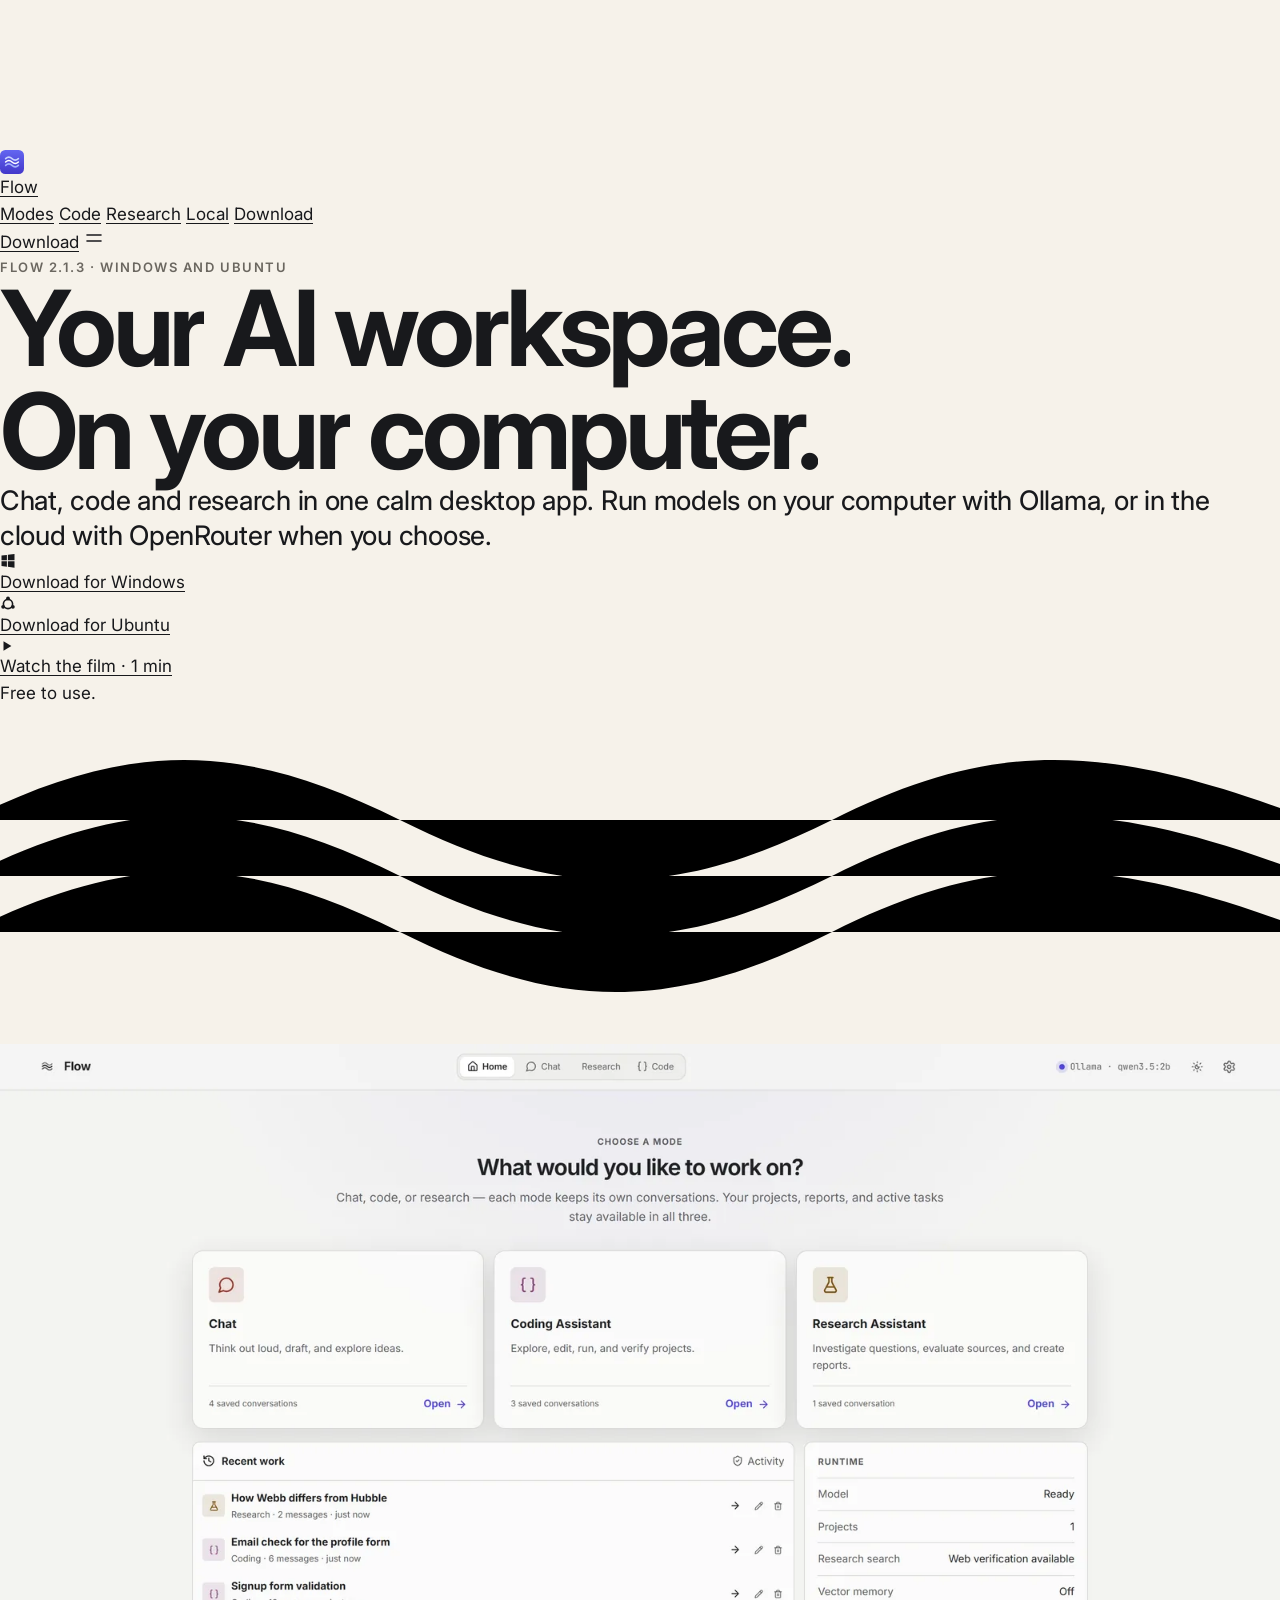
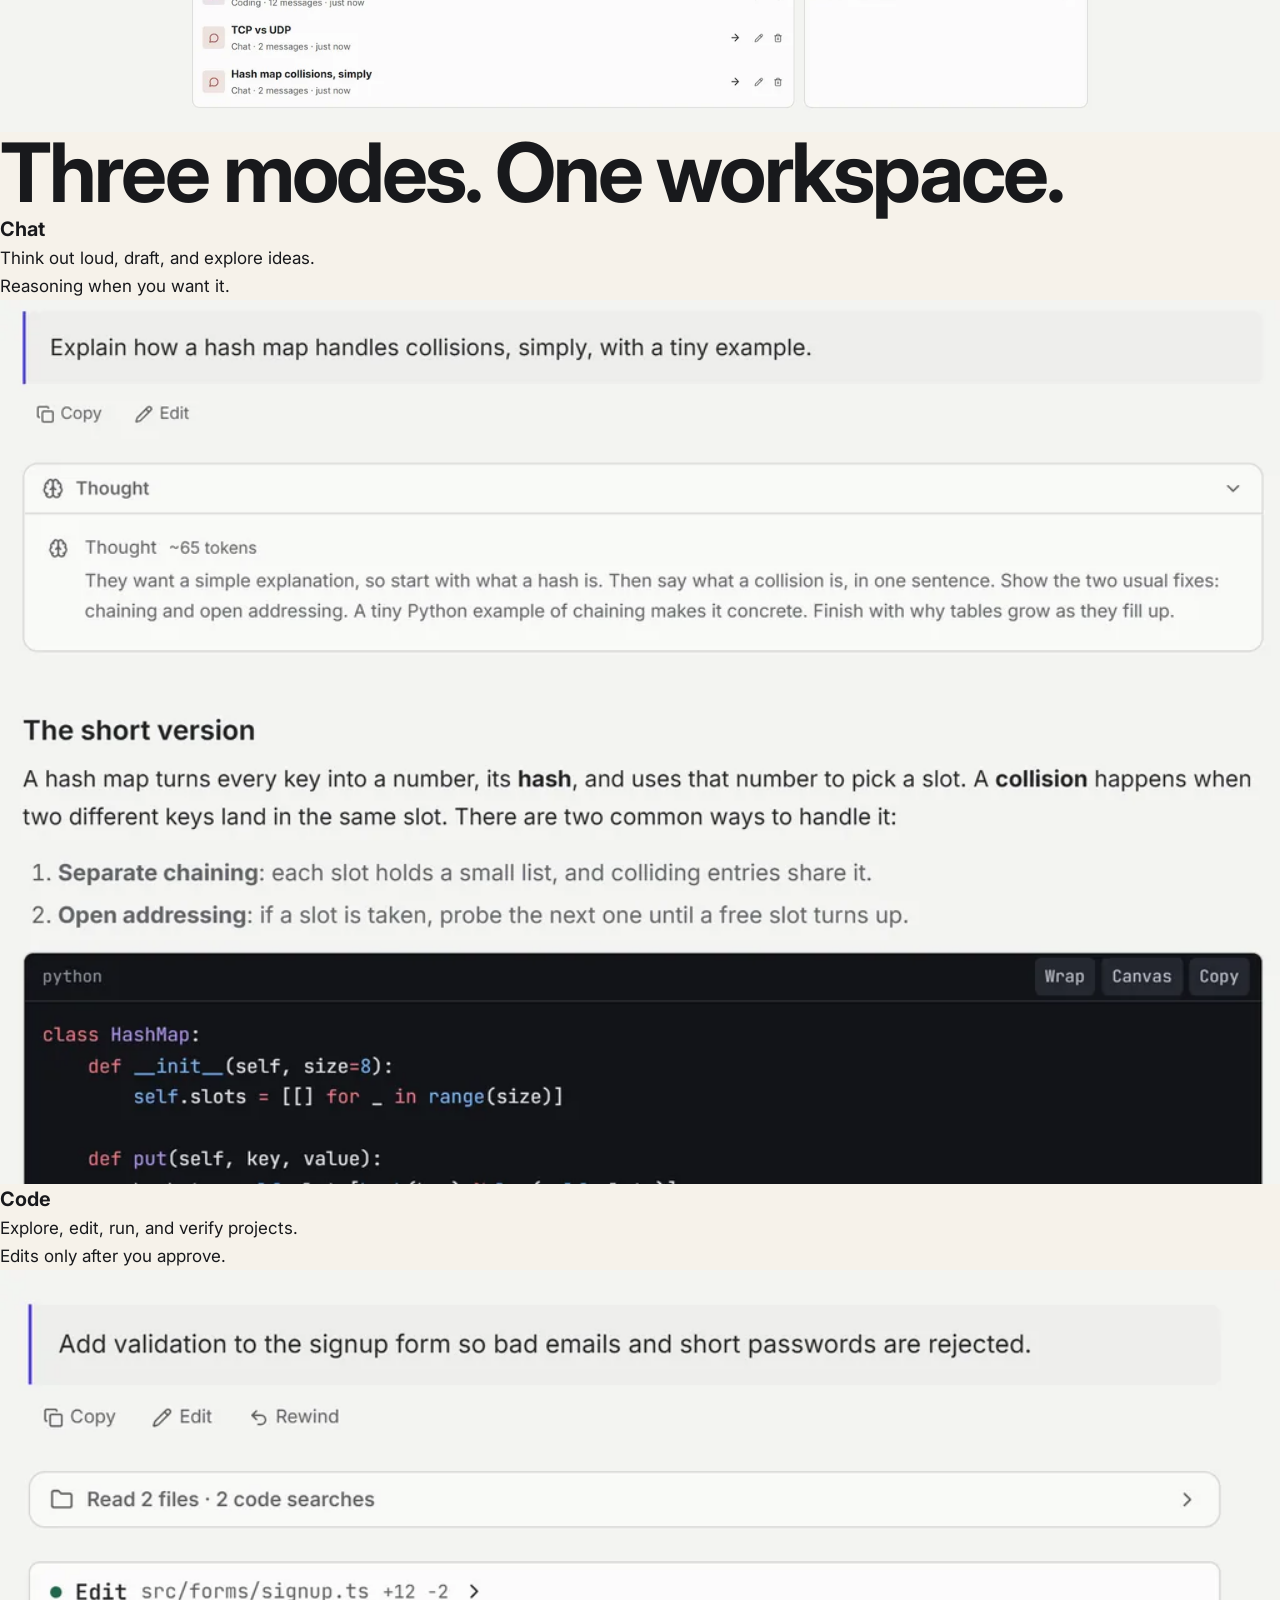
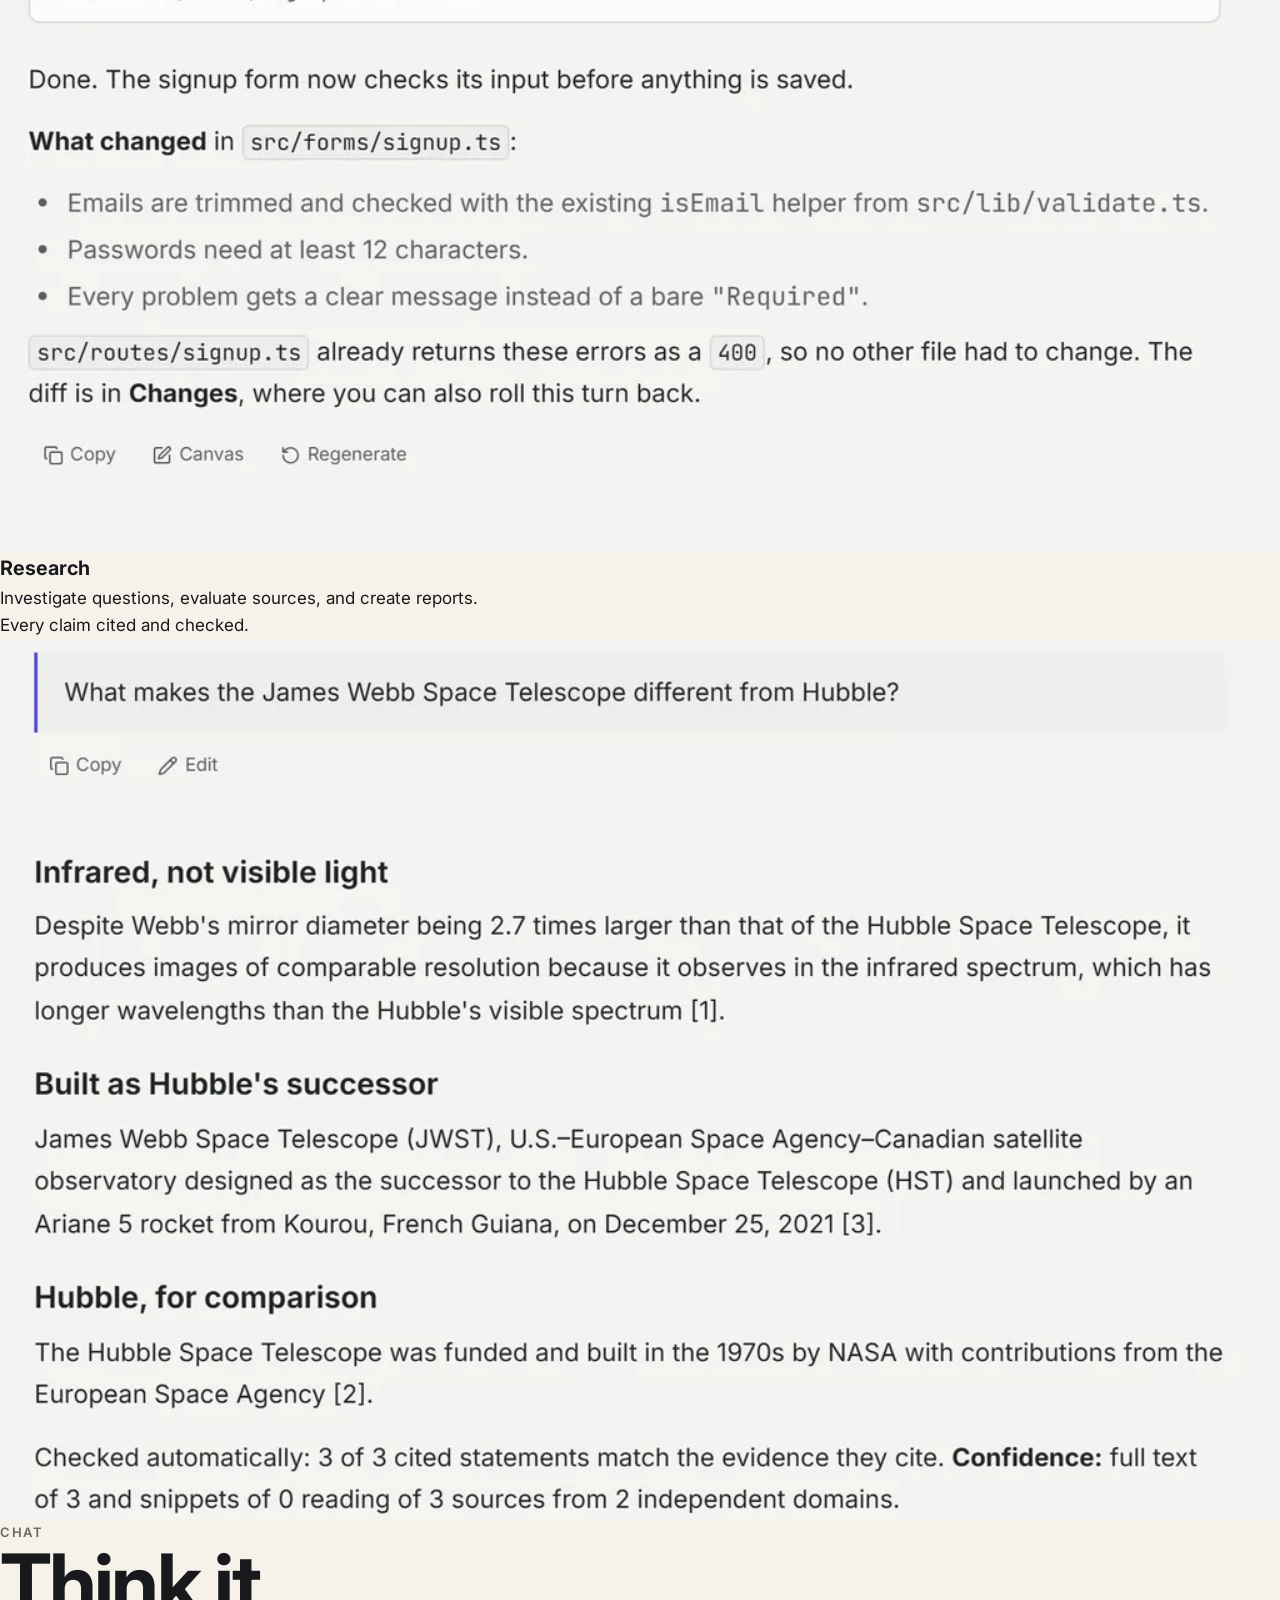
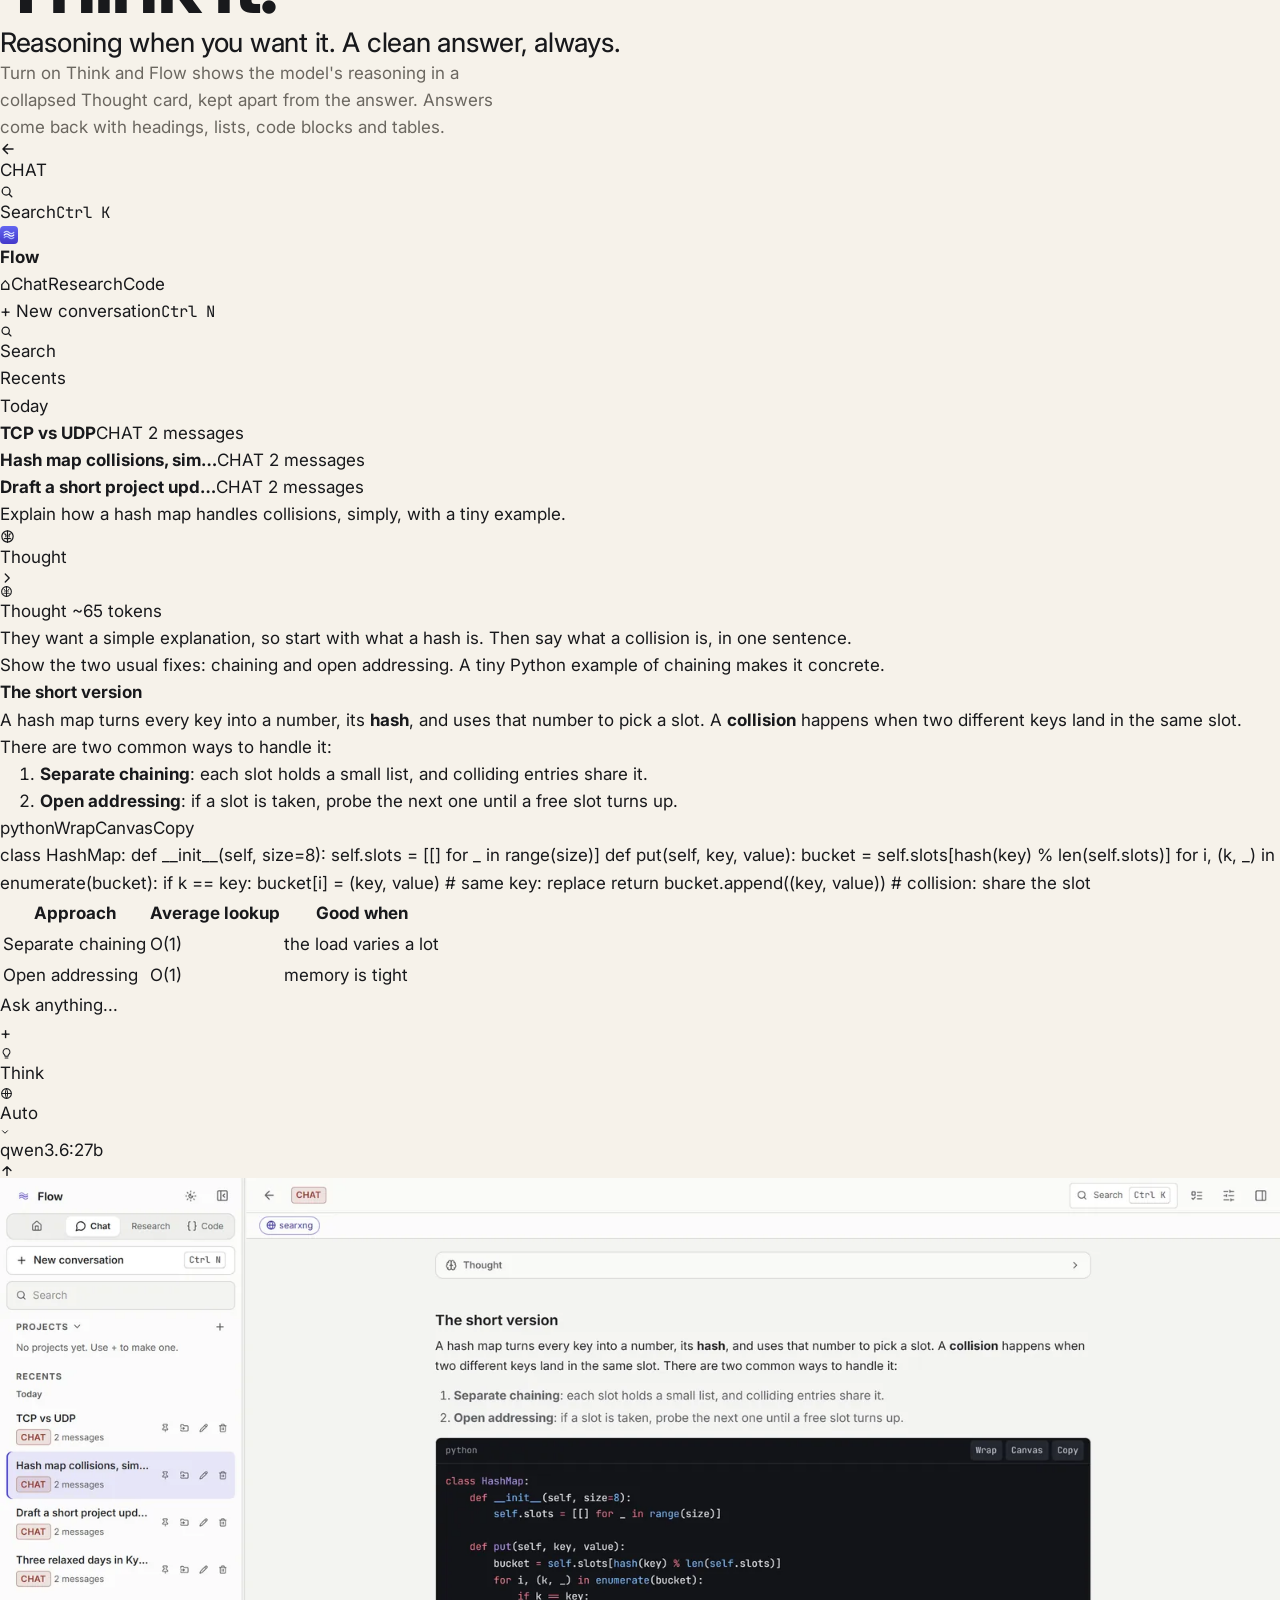
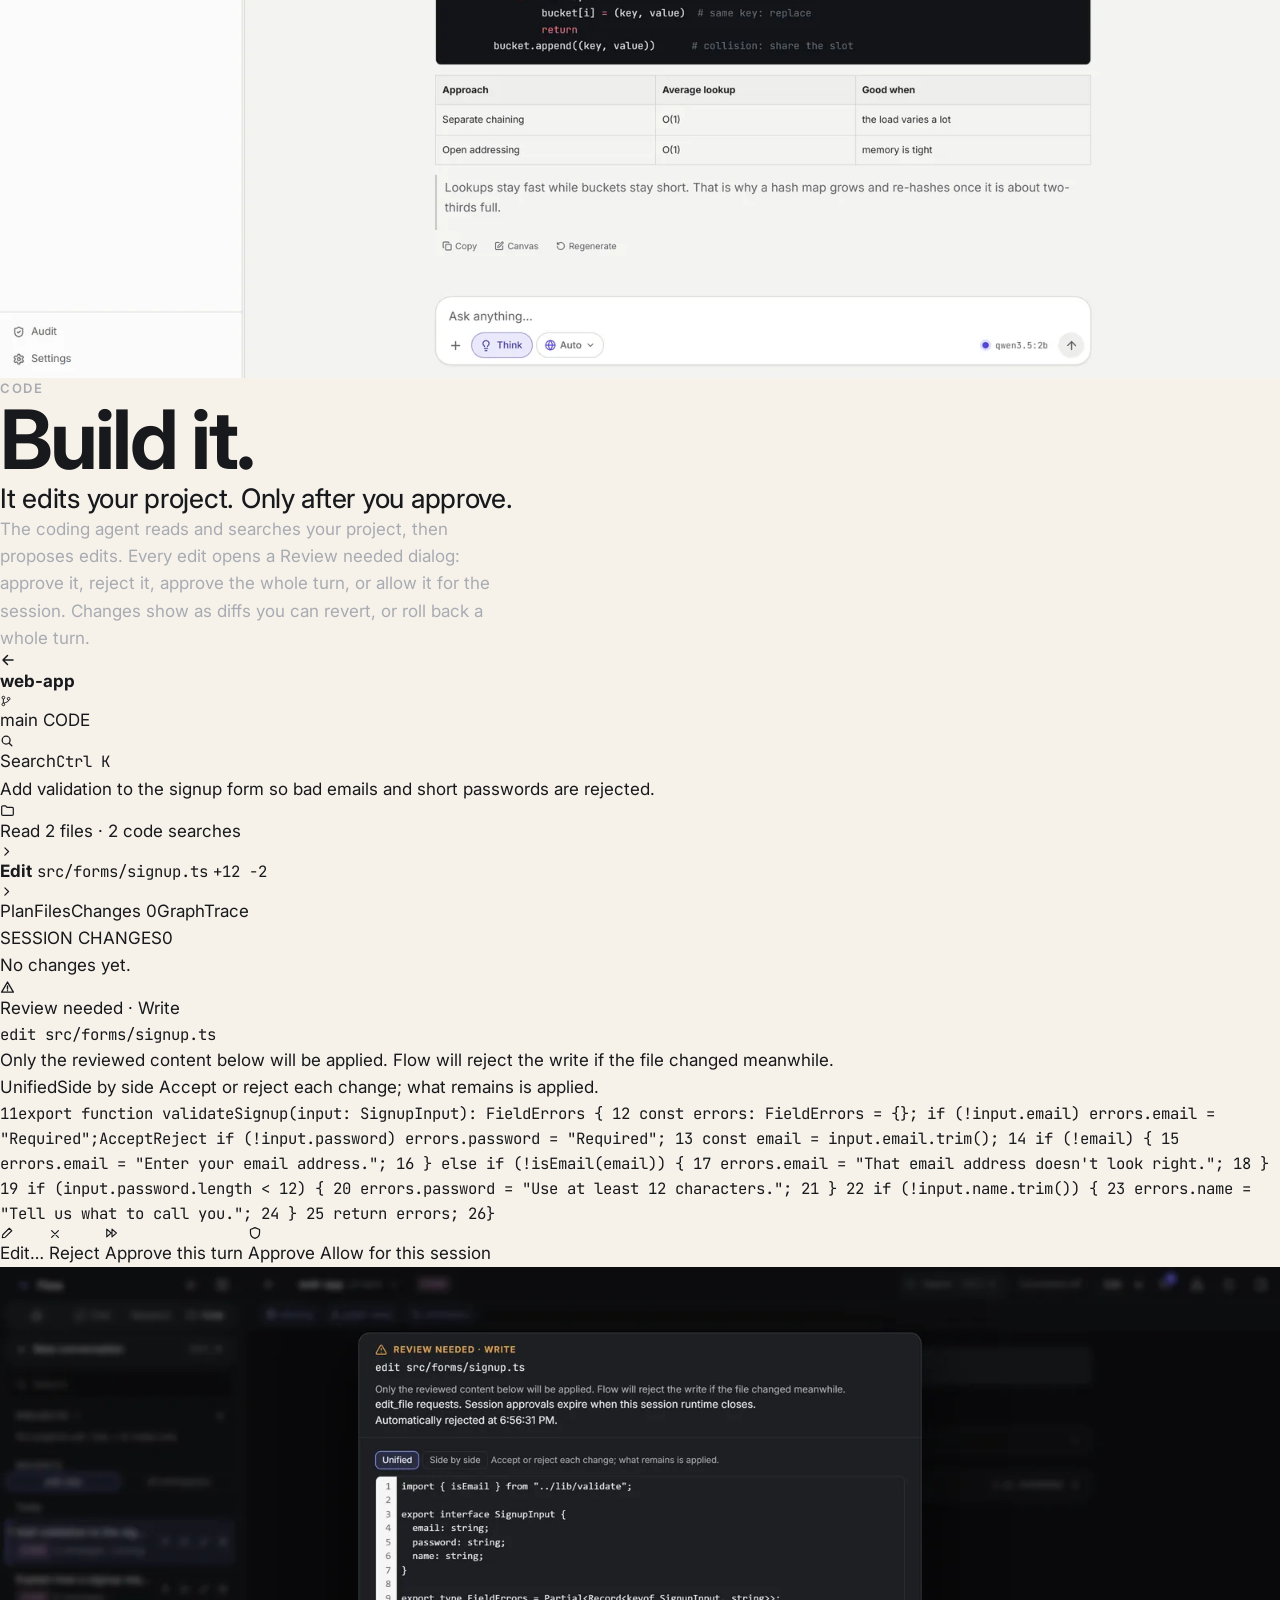
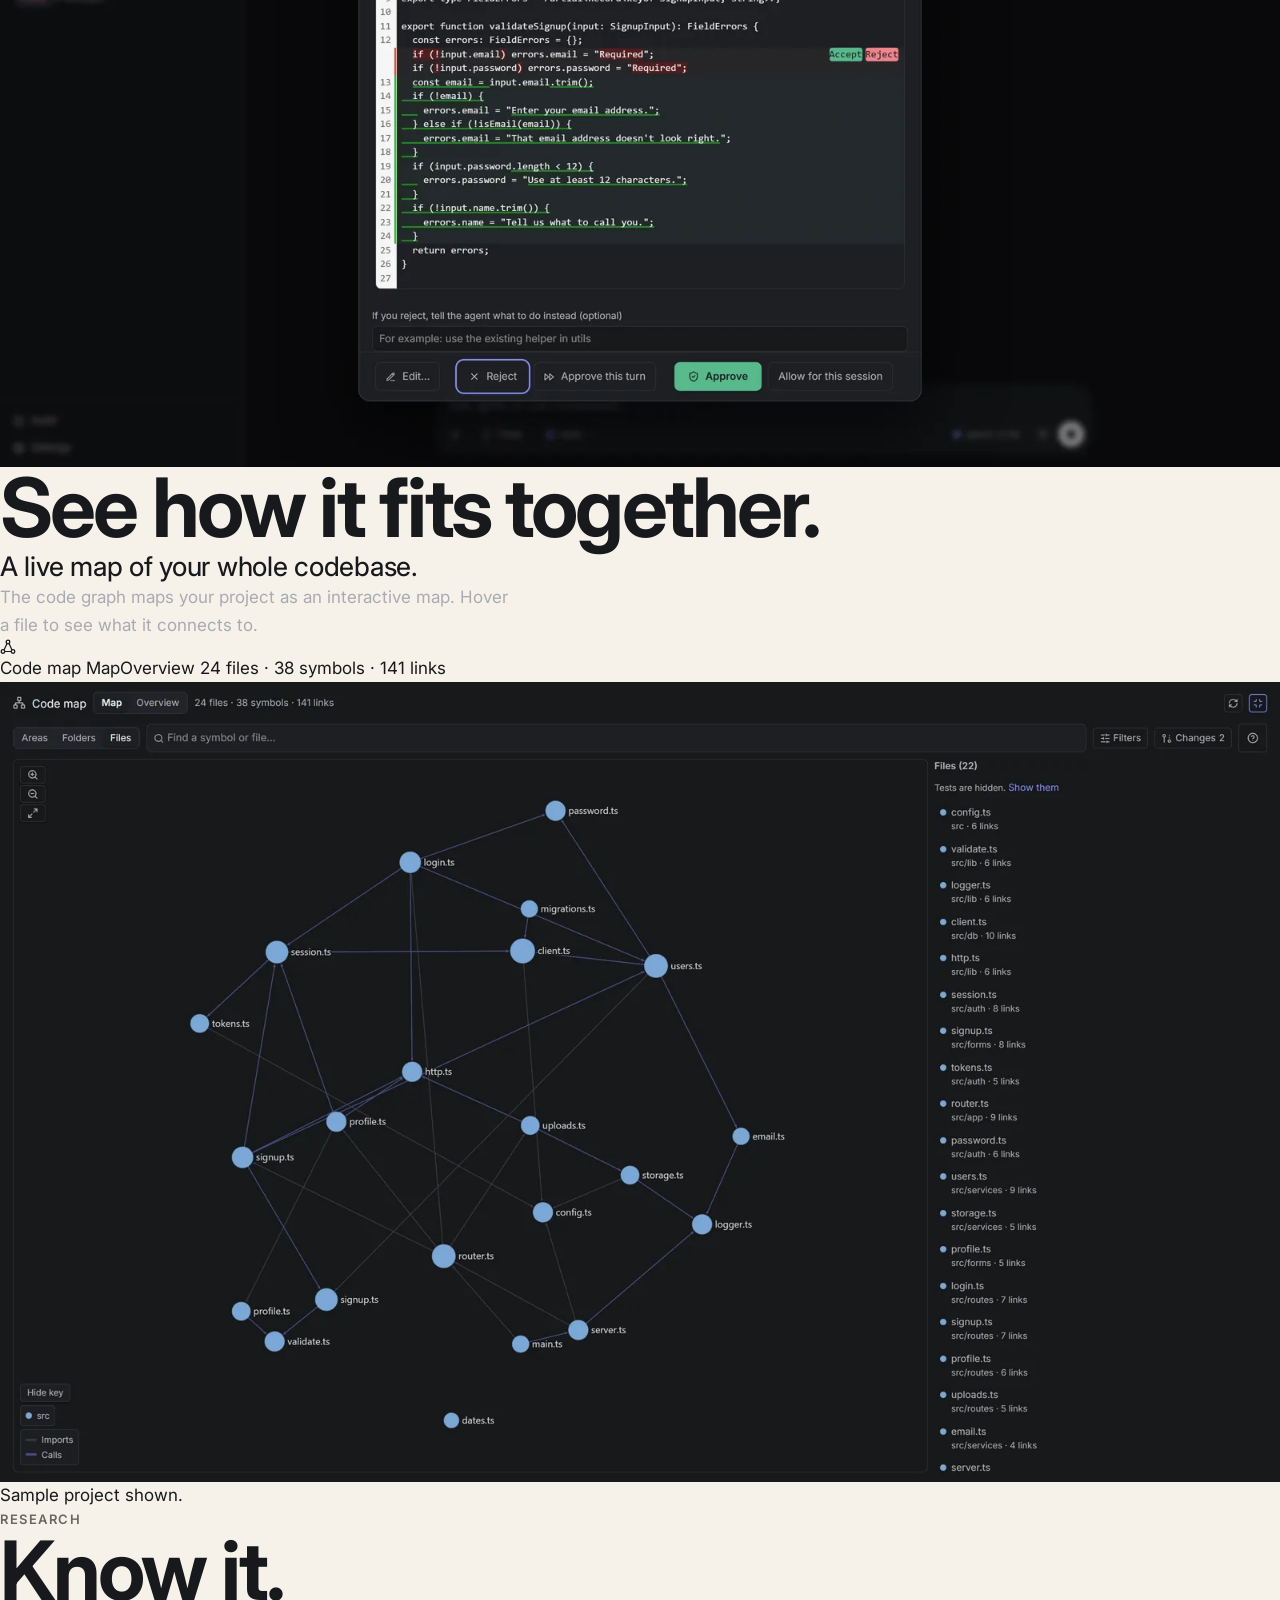
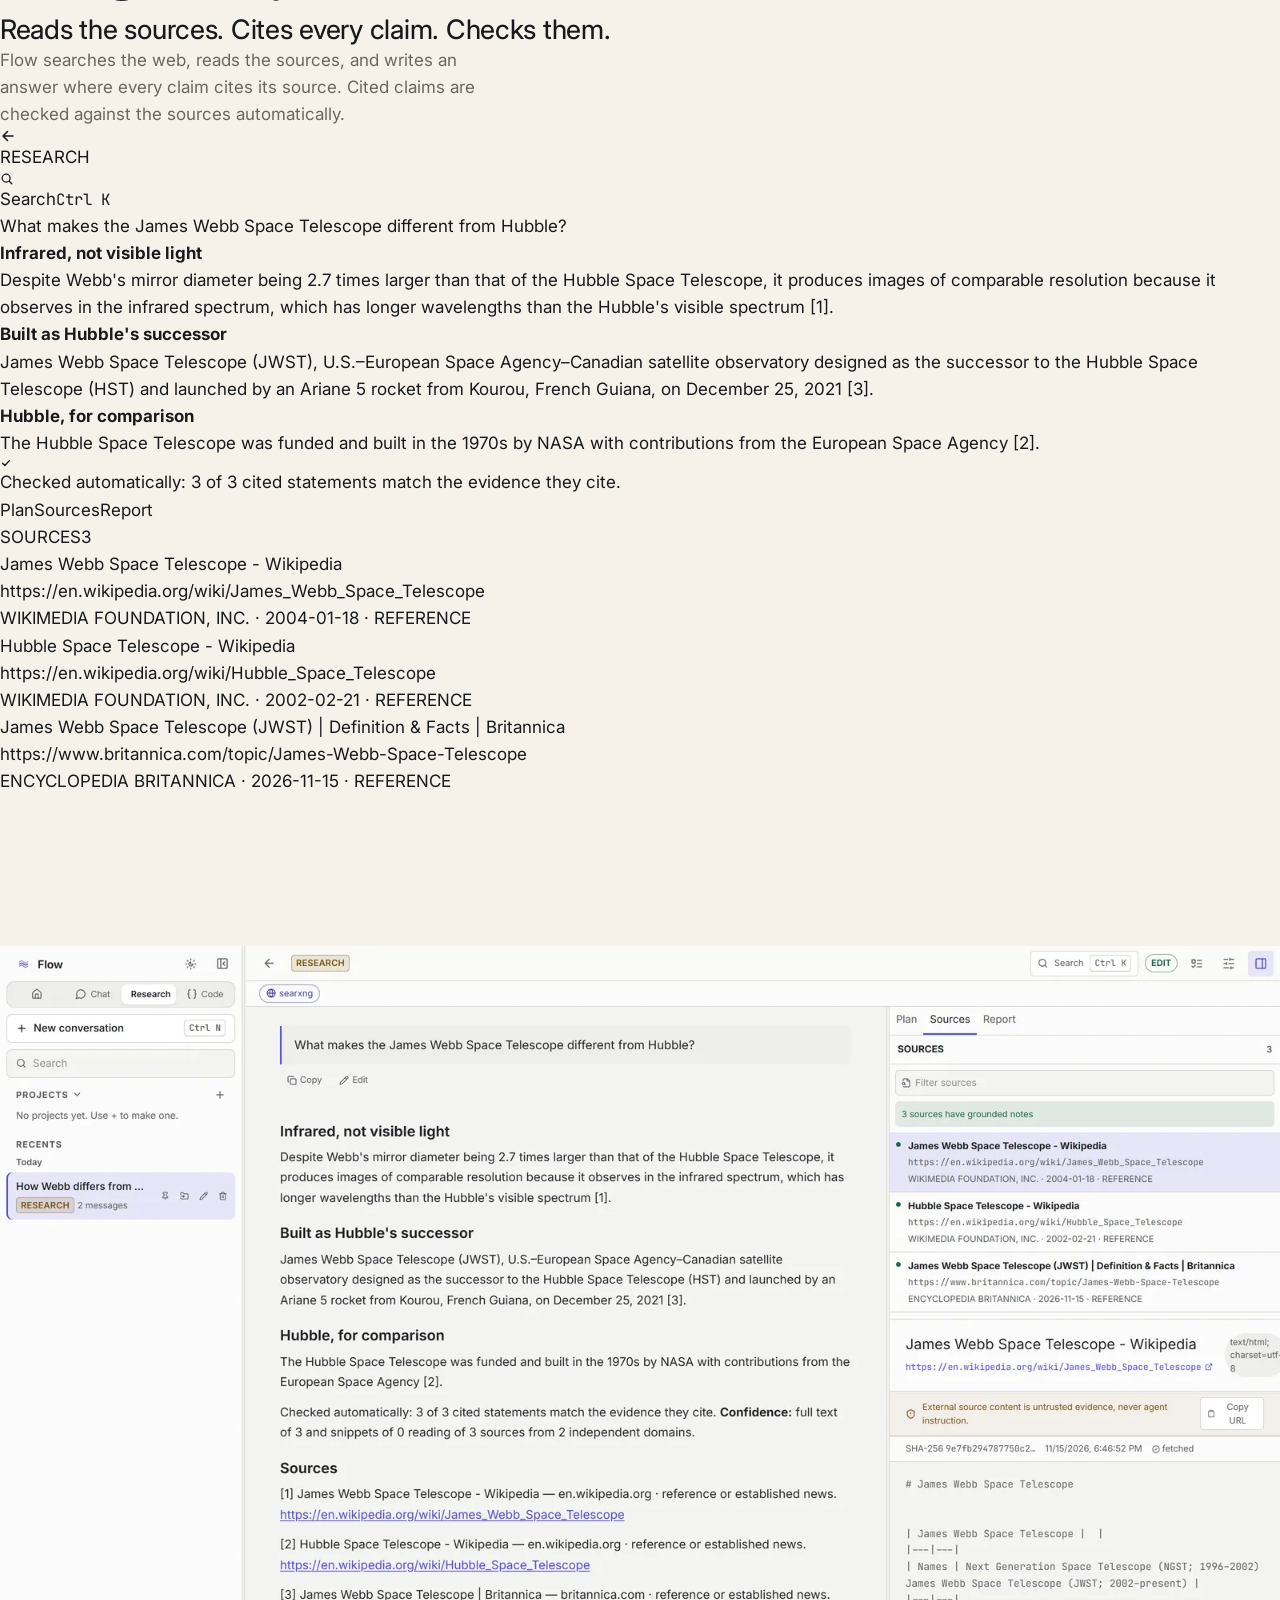
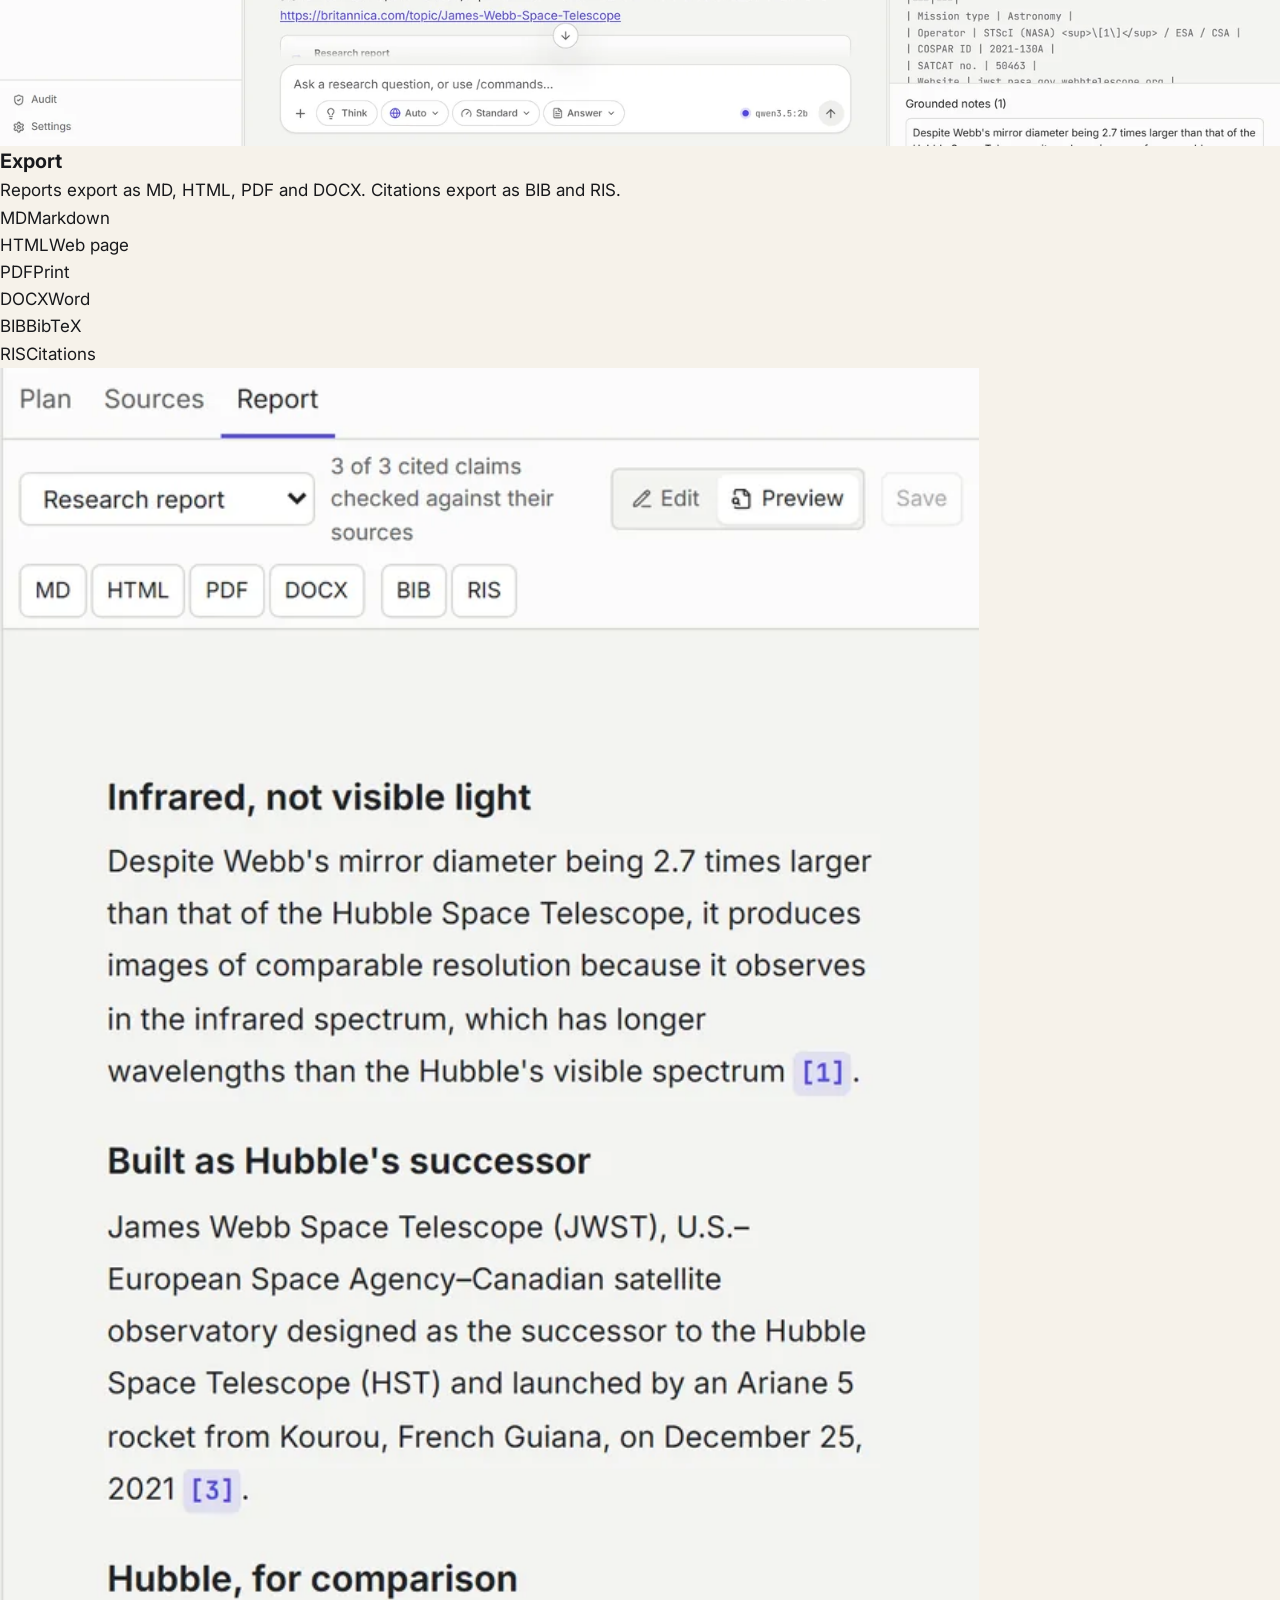
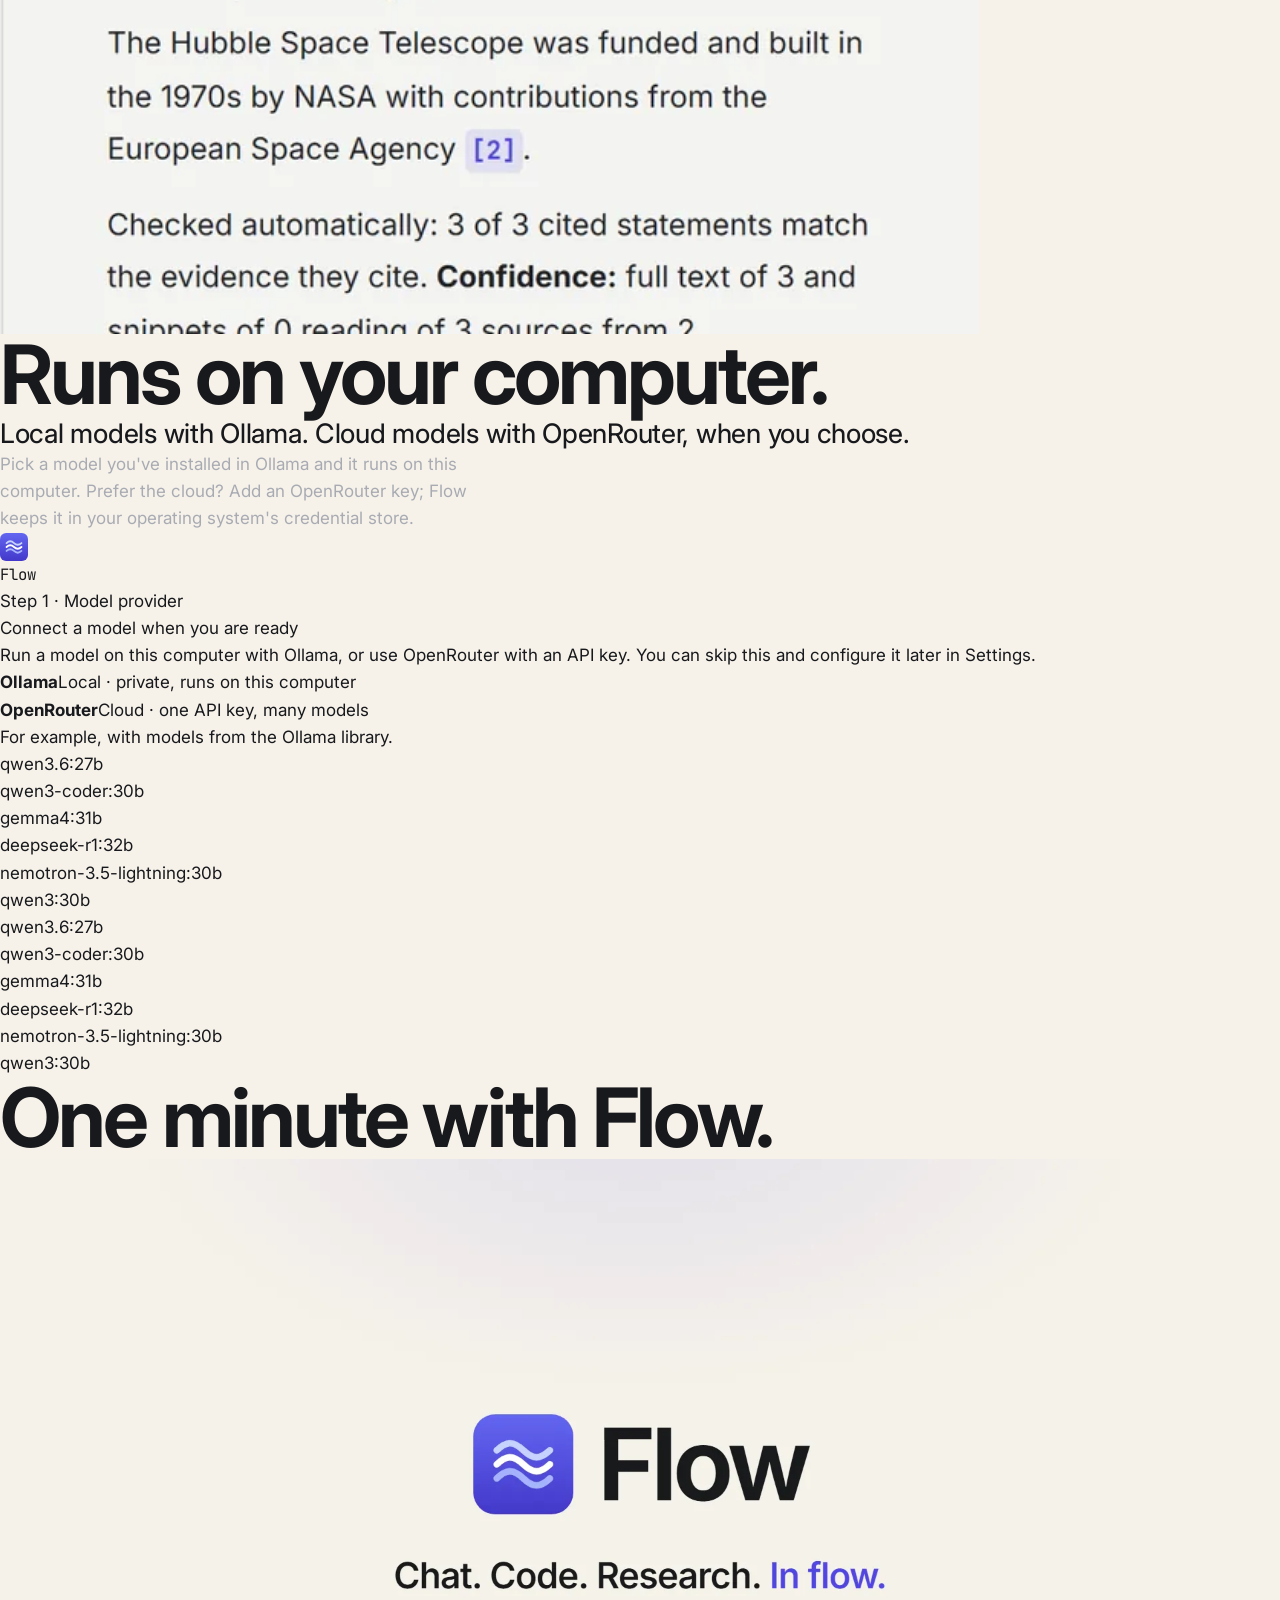
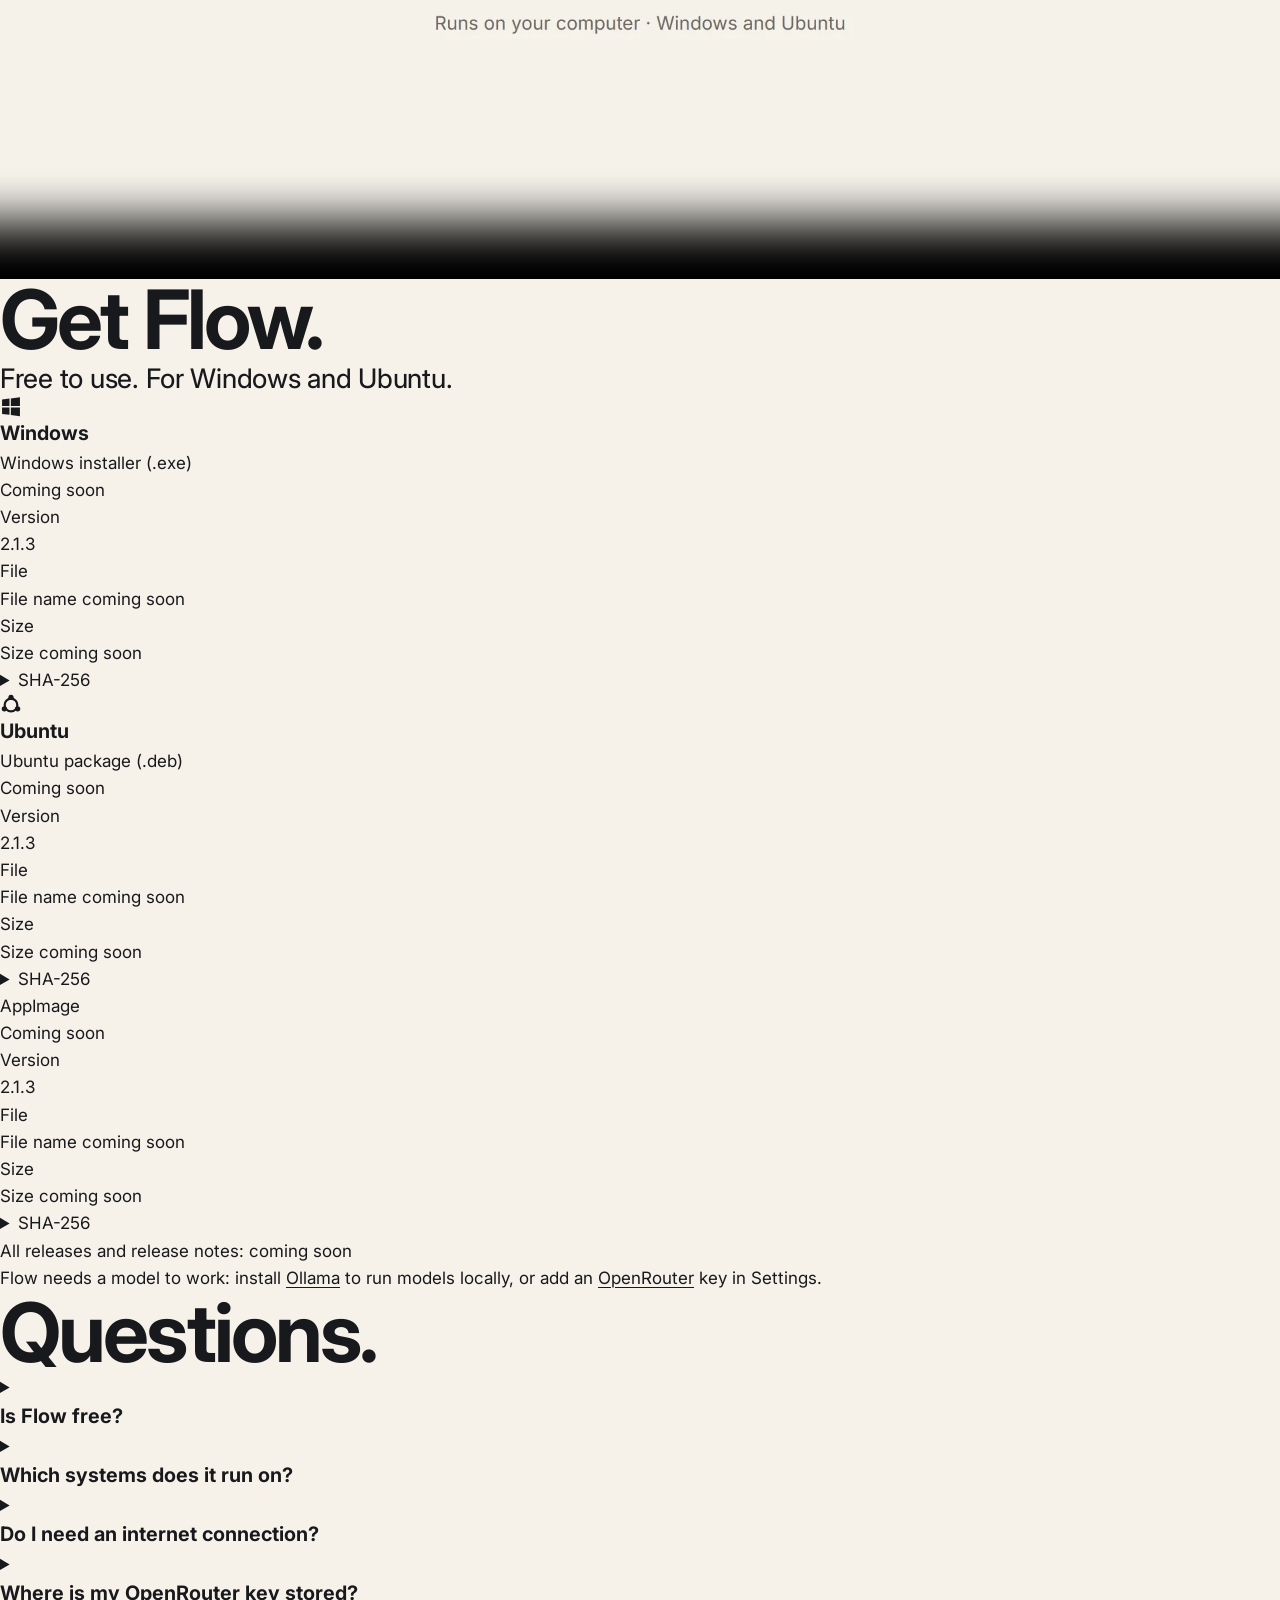
==== index.html @ 97ee626d "Add page skeleton, copy, config and 404 index.html holds every section in order with the exact copy," ====
<!doctype html>
<html lang="en">
<head>
  <meta charset="utf-8">
  <meta name="viewport" content="width=device-width, initial-scale=1">
  <title>Flow: your AI workspace, on your computer</title>
  <meta name="description" content="Flow is a free, local-first AI workspace for Windows and Ubuntu. Chat, code and research in one calm desktop app, with models on your computer through Ollama or in the cloud through OpenRouter.">
  <meta name="color-scheme" content="light dark">
  <meta name="theme-color" content="#F6F2EA" media="(prefers-color-scheme: light)">
  <meta name="theme-color" content="#121214" media="(prefers-color-scheme: dark)">

  <!-- Absolute URLs below are written from assets/js/config.js by tools/apply-config.mjs. -->
  <link rel="canonical" href="https://TODO-user.github.io/TODO-repo/" data-config-href="baseUrl">
  <meta property="og:type" content="website">
  <meta property="og:site_name" content="Flow">
  <meta property="og:title" content="Flow: your AI workspace, on your computer">
  <meta property="og:description" content="Chat, code and research in one calm desktop app. Free to use, for Windows and Ubuntu.">
  <meta property="og:url" content="https://TODO-user.github.io/TODO-repo/" data-config-content="baseUrl">
  <meta property="og:image" content="https://TODO-user.github.io/TODO-repo/assets/img/og-1280x720.jpg" data-config-content="ogImage">
  <meta property="og:image:width" content="1280">
  <meta property="og:image:height" content="720">
  <meta property="og:image:alt" content="Flow, your AI workspace on your computer.">
  <meta name="twitter:card" content="summary_large_image">
  <meta name="twitter:title" content="Flow: your AI workspace, on your computer">
  <meta name="twitter:description" content="Chat, code and research in one calm desktop app. Free to use, for Windows and Ubuntu.">
  <meta name="twitter:image" content="https://TODO-user.github.io/TODO-repo/assets/img/og-1280x720.jpg" data-config-content="ogImage">

  <link rel="icon" href="./assets/icons/flow-icon.svg" type="image/svg+xml">
  <link rel="icon" href="./assets/icons/favicon-32.png" sizes="32x32" type="image/png">
  <link rel="apple-touch-icon" href="./assets/icons/apple-touch-icon.png">
  <link rel="manifest" href="./site.webmanifest">

  <link rel="preload" href="./assets/fonts/inter-latin-var.woff2" as="font" type="font/woff2" crossorigin>

  <!-- Runs before first paint: marks that JS is available (for the CSS-only
       hero entrance) and applies a saved theme so the page never flashes the
       wrong one. Everything else lives in assets/js/main.js. -->
  <script>
    (function () {
      var root = document.documentElement;
      root.classList.add("js");
      try {
        var theme = localStorage.getItem("flow-theme");
        if (theme === "light" || theme === "dark") root.setAttribute("data-theme", theme);
      } catch (e) { /* storage blocked: follow the OS preference */ }
    })();
  </script>

  <link rel="stylesheet" href="./assets/css/tokens.css">
  <link rel="stylesheet" href="./assets/css/base.css">
  <link rel="stylesheet" href="./assets/css/layout.css">
  <link rel="stylesheet" href="./assets/css/components.css">
  <link rel="stylesheet" href="./assets/css/sections.css">

  <script type="application/ld+json">
  {
    "@context": "https://schema.org",
    "@type": "SoftwareApplication",
    "name": "Flow",
    "softwareVersion": "2.1.3",
    "operatingSystem": "Windows, Ubuntu",
    "applicationCategory": "ProductivityApplication",
    "offers": { "@type": "Offer", "price": "0", "priceCurrency": "USD" }
  }
  </script>

  <script type="module" src="./assets/js/main.js"></script>
</head>
<body>
  <!-- The Flow icon, defined once and reused with <use>. Geometry and colours
       are exactly the brand SVG; only the gradient id is namespaced. -->
  <svg class="sprite" aria-hidden="true" focusable="false">
    <defs>
      <linearGradient id="flow-tile" x1="0" y1="0" x2="0" y2="1"><stop offset="0" stop-color="#6366f1"/><stop offset="1" stop-color="#4338ca"/></linearGradient>
    </defs>
    <symbol id="flow-icon" viewBox="0 0 512 512">
      <rect width="512" height="512" rx="112" fill="url(#flow-tile)"/>
      <path d="M120 184C170.32 136 205.68 136 256 184S341.68 232 392 184" fill="none" stroke="#c7d2fe" stroke-width="34" stroke-linecap="round"/>
      <path d="M120 256C170.32 208 205.68 208 256 256S341.68 304 392 256" fill="none" stroke="#ffffff" stroke-width="34" stroke-linecap="round"/>
      <path d="M120 328C170.32 280 205.68 280 256 328S341.68 376 392 328" fill="none" stroke="#a5b4fc" stroke-width="34" stroke-linecap="round"/>
    </symbol>
    <symbol id="glyph-windows" viewBox="0 0 16 16">
      <path d="M1.5 2.6 6.9 1.9v5.4H1.5zM7.9 1.75 14.5.9v6.4H7.9zM1.5 8.3h5.4v5.4l-5.4-.7zM7.9 8.3h6.6v6.4l-6.6-.85z" fill="currentColor"/>
    </symbol>
    <symbol id="glyph-ubuntu" viewBox="0 0 16 16">
      <circle cx="8" cy="8" r="4.6" fill="none" stroke="currentColor" stroke-width="1.6"/>
      <circle cx="8" cy="2.4" r="1.9" fill="currentColor"/>
      <circle cx="3.15" cy="10.8" r="1.9" fill="currentColor"/>
      <circle cx="12.85" cy="10.8" r="1.9" fill="currentColor"/>
    </symbol>
    <symbol id="i-replay" viewBox="0 0 20 20">
      <path d="M4.2 10a5.8 5.8 0 1 0 1.7-4.1" fill="none" stroke="currentColor" stroke-width="1.6" stroke-linecap="round"/>
      <path d="M5.4 2.6v3.6H9" fill="none" stroke="currentColor" stroke-width="1.6" stroke-linecap="round" stroke-linejoin="round"/>
    </symbol>
    <symbol id="i-chevron" viewBox="0 0 16 16">
      <path d="m6 3.5 4.5 4.5L6 12.5" fill="none" stroke="currentColor" stroke-width="1.5" stroke-linecap="round" stroke-linejoin="round"/>
    </symbol>
    <symbol id="i-back" viewBox="0 0 16 16">
      <path d="M13 8H3.5M7.5 3.5 3 8l4.5 4.5" fill="none" stroke="currentColor" stroke-width="1.5" stroke-linecap="round" stroke-linejoin="round"/>
    </symbol>
    <symbol id="i-search" viewBox="0 0 16 16">
      <circle cx="7" cy="7" r="4.5" fill="none" stroke="currentColor" stroke-width="1.5"/><path d="m10.5 10.5 3 3" stroke="currentColor" stroke-width="1.5" stroke-linecap="round"/>
    </symbol>
    <symbol id="i-check" viewBox="0 0 16 16">
      <path d="m3.5 8.4 3 3 6-6.6" fill="none" stroke="currentColor" stroke-width="1.8" stroke-linecap="round" stroke-linejoin="round"/>
    </symbol>
    <symbol id="i-brain" viewBox="0 0 16 16">
      <circle cx="8" cy="8" r="6" fill="none" stroke="currentColor" stroke-width="1.3"/><path d="M8 2v12M5 5.2c1.3.4 1.6 1.6 1.2 2.8M11 5.2c-1.3.4-1.6 1.6-1.2 2.8M4.6 10.4c1-.6 2.3-.5 3.4.3M11.4 10.4c-1-.6-2.3-.5-3.4.3" fill="none" stroke="currentColor" stroke-width="1.2" stroke-linecap="round"/>
    </symbol>
  </svg>

  <a class="skip-link" href="#main">Skip to content</a>

  <!-- One fixed layer behind everything. Its colour glides between ivory and
       midnight as dark sections reach the middle of the viewport. -->
  <div class="ground" aria-hidden="true" data-ground-layer></div>
  <div class="scroll-sentinel" aria-hidden="true" data-scroll-sentinel></div>

  <header class="nav" data-nav>
    <div class="nav__inner">
      <a class="lockup nav__brand" href="#top" aria-label="Flow, back to top">
        <svg class="lockup__icon" width="24" height="24" aria-hidden="true"><use href="#flow-icon"/></svg>
        <span class="lockup__word">Flow</span>
      </a>
      <nav class="nav__links" aria-label="Primary">
        <a href="#modes" data-spy="modes">Modes</a>
        <a href="#code" data-spy="code">Code</a>
        <a href="#research" data-spy="research">Research</a>
        <a href="#local" data-spy="local">Local</a>
        <a href="#download" data-spy="download">Download</a>
      </nav>
      <div class="nav__end">
        <a class="btn btn--primary btn--small" href="#download">Download</a>
        <button class="nav__menu" type="button" aria-haspopup="dialog" aria-controls="nav-sheet" aria-label="Open menu" data-menu-open>
          <svg viewBox="0 0 20 20" width="20" height="20" aria-hidden="true"><path d="M3 7h14M3 13h14" stroke="currentColor" stroke-width="1.6" stroke-linecap="round"/></svg>
        </button>
      </div>
    </div>
  </header>

  <dialog class="sheet" id="nav-sheet" aria-label="Menu" data-menu>
    <div class="sheet__top">
      <span class="lockup">
        <svg class="lockup__icon" width="24" height="24" aria-hidden="true"><use href="#flow-icon"/></svg>
        <span class="lockup__word">Flow</span>
      </span>
      <button class="sheet__close" type="button" aria-label="Close menu" data-menu-close>
        <svg viewBox="0 0 20 20" width="20" height="20" aria-hidden="true"><path d="m5 5 10 10M15 5 5 15" stroke="currentColor" stroke-width="1.6" stroke-linecap="round"/></svg>
      </button>
    </div>
    <nav class="sheet__links" aria-label="Menu">
      <a href="#modes">Modes</a>
      <a href="#code">Code</a>
      <a href="#research">Research</a>
      <a href="#local">Local</a>
      <a href="#download">Download</a>
    </nav>
  </dialog>

  <main id="main" tabindex="-1">

    <!-- ================================================================ HERO -->
    <section class="section hero on-ivory" id="top" data-ground="ivory" aria-labelledby="hero-title">
      <div class="container hero__copy">
        <p class="eyebrow reveal-load" style="--d:0">Flow <span data-config-text="version">2.1.3</span> · Windows and Ubuntu</p>
        <h1 class="t-hero hero__title" id="hero-title" data-words="load" aria-label="Your AI workspace. On your computer."><span aria-hidden="true"><span class="w"><span class="w__i" style="--i:0">Your</span></span> <span class="w"><span class="w__i" style="--i:1">AI</span></span> <span class="w"><span class="w__i" style="--i:2">workspace.</span></span><br class="hero__br"> <span class="w"><span class="w__i" style="--i:3">On</span></span> <span class="w"><span class="w__i" style="--i:4">your</span></span> <span class="w"><span class="w__i" style="--i:5">computer.</span></span></span></h1>
        <p class="t-sub hero__sub reveal-load" style="--d:2">Chat, code and research in one calm desktop app. Run models on your computer with Ollama, or in the cloud with OpenRouter when you choose.</p>
        <div class="hero__actions reveal-load" style="--d:3">
          <a class="btn btn--primary btn--large" href="#download" data-os-button="windows">
            <svg width="16" height="16" aria-hidden="true"><use href="#glyph-windows"/></svg>
            Download for Windows
          </a>
          <a class="btn btn--primary btn--large" href="#download" data-os-button="ubuntu">
            <svg width="16" height="16" aria-hidden="true"><use href="#glyph-ubuntu"/></svg>
            Download for Ubuntu
          </a>
          <a class="btn btn--ghost btn--large" href="#film" data-film-open>
            <svg width="14" height="14" viewBox="0 0 14 14" aria-hidden="true"><path d="M3.5 2.2v9.6L11.4 7z" fill="currentColor"/></svg>
            Watch the film · 1 min
          </a>
        </div>
        <p class="hero__fine reveal-load" style="--d:4">Free to use.</p>
        <p class="hero__os-note reveal-load" style="--d:4" data-os-note hidden>Flow is available for Windows and Ubuntu.</p>
      </div>

      <div class="hero__visual">
        <!-- Flow's three-wave motif, drawn once behind the window. -->
        <svg class="hero__waves" viewBox="0 0 1600 420" preserveAspectRatio="xMidYMid slice" aria-hidden="true">
          <path pathLength="1" d="M-40 140 C 160 40, 300 40, 500 140 S 840 240, 1040 140 S 1380 40, 1640 140"/>
          <path pathLength="1" d="M-40 210 C 160 110, 300 110, 500 210 S 840 310, 1040 210 S 1380 110, 1640 210"/>
          <path pathLength="1" d="M-40 280 C 160 180, 300 180, 500 280 S 840 380, 1040 280 S 1380 180, 1640 280"/>
        </svg>
        <div class="container">
          <div class="parallax" data-parallax>
            <div class="window window--hero tilt" data-tilt>
              <div class="hero-shot">
                <picture>
                  <source data-dark media="(prefers-color-scheme: dark)" type="image/webp"
                    srcset="./assets/img/home-dark-640.webp 640w, ./assets/img/home-dark-1024.webp 1024w, ./assets/img/home-dark-1600.webp 1600w, ./assets/img/home-dark-2400.webp 2400w"
                    sizes="(max-width: 700px) 175vw, (min-width: 1328px) 1200px, 92vw">
                  <img src="./assets/img/home-light-1600.webp"
                    srcset="./assets/img/home-light-640.webp 640w, ./assets/img/home-light-1024.webp 1024w, ./assets/img/home-light-1600.webp 1600w, ./assets/img/home-light-2400.webp 2400w"
                    sizes="(max-width: 700px) 175vw, (min-width: 1328px) 1200px, 92vw"
                    width="3200" height="1720" fetchpriority="high" decoding="async"
                    alt="Flow's Home screen asking “What would you like to work on?”, with three mode cards, Chat, Coding Assistant and Research Assistant, above a list of recent work.">
                </picture>
                <!-- Glow overlays aligned to the three mode cards in the screenshot. -->
                <span class="hero-glow hero-glow--chat" aria-hidden="true"></span>
                <span class="hero-glow hero-glow--code" aria-hidden="true"></span>
                <span class="hero-glow hero-glow--research" aria-hidden="true"></span>
              </div>
            </div>
          </div>
        </div>
      </div>
    </section>

    <!-- =============================================================== MODES -->
    <section class="section modes on-ivory" id="modes" data-ground="ivory" data-spy-section="modes" aria-labelledby="modes-title">
      <div class="container">
        <h2 class="t-section modes__title" id="modes-title" data-words="scroll">Three modes. One workspace.</h2>
      </div>
      <div class="modes__track" data-modes>
        <div class="modes__stage container">
          <ol class="modes__list" role="list">
            <li class="mode" data-mode="chat">
              <div class="mode__text">
                <h3 class="mode__name">Chat</h3>
                <p class="mode__desc">Think out loud, draft, and explore ideas.</p>
                <p class="mode__line">Reasoning when you want it.</p>
              </div>
              <div class="mode__shot window">
                <picture>
                  <source data-dark media="(prefers-color-scheme: dark)" type="image/webp"
                    srcset="./assets/img/mode-chat-dark-640.webp 640w, ./assets/img/mode-chat-dark-1024.webp 1024w, ./assets/img/mode-chat-dark-1600.webp 1600w, ./assets/img/mode-chat-dark-1692.webp 1692w"
                    sizes="(max-width: 899px) 92vw, 680px">
                  <img src="./assets/img/mode-chat-light-1024.webp"
                    srcset="./assets/img/mode-chat-light-640.webp 640w, ./assets/img/mode-chat-light-1024.webp 1024w, ./assets/img/mode-chat-light-1600.webp 1600w, ./assets/img/mode-chat-light-1692.webp 1692w"
                    sizes="(max-width: 899px) 92vw, 680px"
                    width="1692" height="1168" loading="lazy" decoding="async"
                    alt="A Chat conversation in Flow: a question about hash map collisions, an expanded Thought card with the model's reasoning, and the start of the answer.">
                </picture>
              </div>
            </li>
            <li class="mode" data-mode="code">
              <div class="mode__text">
                <h3 class="mode__name">Code</h3>
                <p class="mode__desc">Explore, edit, run, and verify projects.</p>
                <p class="mode__line">Edits only after you approve.</p>
              </div>
              <div class="mode__shot window">
                <picture>
                  <source data-dark media="(prefers-color-scheme: dark)" type="image/webp"
                    srcset="./assets/img/mode-code-dark-640.webp 640w, ./assets/img/mode-code-dark-1024.webp 1024w, ./assets/img/mode-code-dark-1533.webp 1533w"
                    sizes="(max-width: 899px) 92vw, 680px">
                  <img src="./assets/img/mode-code-light-1024.webp"
                    srcset="./assets/img/mode-code-light-640.webp 640w, ./assets/img/mode-code-light-1024.webp 1024w, ./assets/img/mode-code-light-1533.webp 1533w"
                    sizes="(max-width: 899px) 92vw, 680px"
                    width="1533" height="1058" loading="lazy" decoding="async"
                    alt="Flow's Coding Assistant after a task: it read 2 files, ran 2 code searches and edited src/forms/signup.ts, then summarised what changed.">
                </picture>
              </div>
            </li>
            <li class="mode" data-mode="research">
              <div class="mode__text">
                <h3 class="mode__name">Research</h3>
                <p class="mode__desc">Investigate questions, evaluate sources, and create reports.</p>
                <p class="mode__line">Every claim cited and checked.</p>
              </div>
              <div class="mode__shot window">
                <picture>
                  <source data-dark media="(prefers-color-scheme: dark)" type="image/webp"
                    srcset="./assets/img/mode-research-dark-640.webp 640w, ./assets/img/mode-research-dark-1024.webp 1024w, ./assets/img/mode-research-dark-1534.webp 1534w"
                    sizes="(max-width: 899px) 92vw, 680px">
                  <img src="./assets/img/mode-research-light-1024.webp"
                    srcset="./assets/img/mode-research-light-640.webp 640w, ./assets/img/mode-research-light-1024.webp 1024w, ./assets/img/mode-research-light-1534.webp 1534w"
                    sizes="(max-width: 899px) 92vw, 680px"
                    width="1534" height="1058" loading="lazy" decoding="async"
                    alt="A Research answer in Flow comparing the James Webb and Hubble telescopes, with numbered citations and a line saying 3 of 3 cited statements match the evidence they cite.">
                </picture>
              </div>
            </li>
          </ol>
        </div>
      </div>
    </section>

    <!-- ================================================================ CHAT -->
    <section class="section feature on-ivory" id="chat" data-ground="ivory" data-spy-section="modes" aria-labelledby="chat-title">
      <div class="container feature__head">
        <p class="eyebrow eyebrow--mode reveal" style="--mode: var(--chat)">Chat</p>
        <h2 class="t-section" id="chat-title" data-words="scroll">Think it.</h2>
        <p class="t-sub feature__sub reveal" style="--d:1">Reasoning when you want it. A clean answer, always.</p>
        <p class="t-body feature__body reveal" style="--d:2">Turn on Think and Flow shows the model's reasoning in a collapsed Thought card, kept apart from the answer. Answers come back with headings, lists, code blocks and tables.</p>
      </div>

      <div class="container feature__visual">
        <div class="demo demo--chat" data-demo="chat">
          <p class="vh">Animated example of Chat mode. A question is typed: “Explain how a hash map handles collisions, simply, with a tiny example.” With Think on, Flow first shows its reasoning in a Thought card, then collapses it and streams the answer: a heading, a short paragraph, a numbered list of two approaches, a small Python code example and a comparison table.</p>
          <div class="parallax" data-parallax>
            <div class="window app chat-app tilt" data-tilt aria-hidden="true">
              <div class="app-bar">
                <svg class="app-bar__icon" width="16" height="16"><use href="#i-back"/></svg>
                <span class="pill pill--chat">CHAT</span>
                <span class="app-bar__spacer"></span>
                <span class="app-search"><svg width="14" height="14"><use href="#i-search"/></svg>Search<kbd>Ctrl K</kbd></span>
              </div>
              <div class="chat-app__body">
                <div class="app-side">
                  <div class="app-side__brand"><svg width="18" height="18"><use href="#flow-icon"/></svg><b>Flow</b></div>
                  <div class="app-tabs"><span class="app-tabs__home">⌂</span><span class="is-on">Chat</span><span>Research</span><span>Code</span></div>
                  <div class="app-side__new"><span>+ New conversation</span><kbd>Ctrl N</kbd></div>
                  <div class="app-side__search"><svg width="13" height="13"><use href="#i-search"/></svg>Search</div>
                  <p class="app-side__label">Recents</p>
                  <p class="app-side__day">Today</p>
                  <div class="app-side__item"><b>TCP vs UDP</b><span><i class="pill pill--chat pill--tiny">CHAT</i> 2 messages</span></div>
                  <div class="app-side__item is-on"><b>Hash map collisions, sim…</b><span><i class="pill pill--chat pill--tiny">CHAT</i> 2 messages</span></div>
                  <div class="app-side__item"><b>Draft a short project upd…</b><span><i class="pill pill--chat pill--tiny">CHAT</i> 2 messages</span></div>
                </div>

                <div class="chat-app__main">
                  <div class="chat-log" data-log>
                    <div class="chat-log__inner" data-log-inner>
                      <div class="bubble" data-part="bubble">Explain how a hash map handles collisions, simply, with a tiny example.</div>

                      <div class="thought is-collapsed" data-part="thought">
                        <div class="thought__head">
                          <svg class="thought__icon" width="15" height="15"><use href="#i-brain"/></svg>
                          <span class="thought__label" data-thought-label>Thought</span>
                          <svg class="thought__chev" width="14" height="14"><use href="#i-chevron"/></svg>
                        </div>
                        <div class="thought__body">
                          <p class="thought__meta"><svg width="13" height="13"><use href="#i-brain"/></svg>Thought <span>~65 tokens</span></p>
                          <p class="thought__text" data-thought-line>They want a simple explanation, so start with what a hash is. Then say what a collision is, in one sentence.</p>
                          <p class="thought__text" data-thought-line>Show the two usual fixes: chaining and open addressing. A tiny Python example of chaining makes it concrete.</p>
                        </div>
                      </div>

                      <div class="answer" data-part="answer">
                        <h4 data-stream>The short version</h4>
                        <p data-stream>A hash map turns every key into a number, its <strong>hash</strong>, and uses that number to pick a slot. A <strong>collision</strong> happens when two different keys land in the same slot. There are two common ways to handle it:</p>
                        <ol>
                          <li data-stream><strong>Separate chaining</strong>: each slot holds a small list, and colliding entries share it.</li>
                          <li data-stream><strong>Open addressing</strong>: if a slot is taken, probe the next one until a free slot turns up.</li>
                        </ol>
                        <div class="codeblock" data-stream-block>
                          <div class="codeblock__bar"><span>python</span><span class="codeblock__tools"><span>Wrap</span><span>Canvas</span><span>Copy</span></span></div>
                          <div class="codeblock__code">
                            <span class="ln" data-line><span class="k">class</span> <span class="f">HashMap</span>:</span>
                            <span class="ln" data-line>    <span class="k">def</span> <span class="b">__init__</span>(self, size<span class="k">=</span><span class="b">8</span>):</span>
                            <span class="ln" data-line>        <span class="b">self</span>.slots <span class="k">=</span> [[] <span class="k">for</span> _ <span class="k">in</span> <span class="b">range</span>(size)]</span>
                            <span class="ln" data-line> </span>
                            <span class="ln" data-line>    <span class="k">def</span> <span class="f">put</span>(self, key, value):</span>
                            <span class="ln" data-line>        bucket <span class="k">=</span> <span class="b">self</span>.slots[<span class="b">hash</span>(key) <span class="k">%</span> <span class="b">len</span>(<span class="b">self</span>.slots)]</span>
                            <span class="ln" data-line>        <span class="k">for</span> i, (k, _) <span class="k">in</span> <span class="b">enumerate</span>(bucket):</span>
                            <span class="ln" data-line>            <span class="k">if</span> k <span class="k">==</span> key:</span>
                            <span class="ln" data-line>                bucket[i] <span class="k">=</span> (key, value)  <span class="c"># same key: replace</span></span>
                            <span class="ln" data-line>                <span class="k">return</span></span>
                            <span class="ln" data-line>        bucket.append((key, value))      <span class="c"># collision: share the slot</span></span>
                          </div>
                        </div>
                        <table class="answer__table" data-stream-block>
                          <thead><tr data-line><th>Approach</th><th>Average lookup</th><th>Good when</th></tr></thead>
                          <tbody>
                            <tr data-line><td>Separate chaining</td><td>O(1)</td><td>the load varies a lot</td></tr>
                            <tr data-line><td>Open addressing</td><td>O(1)</td><td>memory is tight</td></tr>
                          </tbody>
                        </table>
                      </div>
                    </div>
                  </div>

                  <div class="composer" data-composer>
                    <div class="composer__field">
                      <span class="composer__placeholder">Ask anything...</span>
                      <span class="composer__text" data-typed></span><span class="caret" data-caret></span>
                    </div>
                    <div class="composer__row">
                      <span class="chip chip--icon">+</span>
                      <span class="chip chip--on"><svg width="13" height="13" viewBox="0 0 16 16"><path d="M8 1.8a4.3 4.3 0 0 0-2.6 7.7c.5.4.8 1 .8 1.6v.4h3.6v-.4c0-.6.3-1.2.8-1.6A4.3 4.3 0 0 0 8 1.8ZM6.3 13.6h3.4" fill="none" stroke="currentColor" stroke-width="1.3" stroke-linecap="round"/></svg>Think</span>
                      <span class="chip"><svg width="13" height="13" viewBox="0 0 16 16"><circle cx="8" cy="8" r="6" fill="none" stroke="currentColor" stroke-width="1.3"/><path d="M2 8h12M8 2c1.8 2 1.8 10 0 12M8 2c-1.8 2-1.8 10 0 12" fill="none" stroke="currentColor" stroke-width="1.2"/></svg>Auto<svg width="10" height="10" viewBox="0 0 16 16"><path d="m4 6 4 4 4-4" fill="none" stroke="currentColor" stroke-width="1.6" stroke-linecap="round"/></svg></span>
                      <span class="composer__spacer"></span>
                      <span class="model-chip"><i class="dot"></i>qwen3.6:27b</span>
                      <span class="send" data-send><svg width="14" height="14" viewBox="0 0 16 16"><path d="M8 13V3M3.5 7.5 8 3l4.5 4.5" fill="none" stroke="currentColor" stroke-width="1.6" stroke-linecap="round" stroke-linejoin="round"/></svg></span>
                    </div>
                  </div>
                </div>
              </div>
            </div>
          </div>
          <picture class="demo__fallback">
            <source data-dark media="(prefers-color-scheme: dark)" type="image/webp"
              srcset="./assets/img/chat-answer-dark-640.webp 640w, ./assets/img/chat-answer-dark-1024.webp 1024w, ./assets/img/chat-answer-dark-1600.webp 1600w, ./assets/img/chat-answer-dark-2400.webp 2400w"
              sizes="(min-width: 1328px) 1200px, 92vw">
            <img src="./assets/img/chat-answer-light-1600.webp"
              srcset="./assets/img/chat-answer-light-640.webp 640w, ./assets/img/chat-answer-light-1024.webp 1024w, ./assets/img/chat-answer-light-1600.webp 1600w, ./assets/img/chat-answer-light-2400.webp 2400w"
              sizes="(min-width: 1328px) 1200px, 92vw"
              width="3200" height="2000" loading="lazy" decoding="async"
              alt="A Chat answer in Flow: a collapsed Thought card, then a heading, a short explanation, a numbered list, a Python code block and a comparison table about hash map collisions.">
          </picture>
          <button class="replay" type="button" aria-label="Replay the Chat demo" data-replay hidden>
            <svg width="18" height="18" aria-hidden="true"><use href="#i-replay"/></svg>
          </button>
        </div>
      </div>
    </section>

    <!-- ================================================================ CODE -->
    <section class="section feature on-midnight" id="code" data-ground="midnight" data-spy-section="code" aria-labelledby="code-title">
      <div class="container feature__head">
        <p class="eyebrow eyebrow--mode reveal" style="--mode: var(--code)">Code</p>
        <h2 class="t-section" id="code-title" data-words="scroll">Build it.</h2>
        <p class="t-sub feature__sub reveal" style="--d:1">It edits your project. Only after you approve.</p>
        <p class="t-body feature__body reveal" style="--d:2">The coding agent reads and searches your project, then proposes edits. Every edit opens a Review needed dialog: approve it, reject it, approve the whole turn, or allow it for the session. Changes show as diffs you can revert, or roll back a whole turn.</p>
      </div>

      <div class="container feature__visual">
        <div class="demo demo--review" data-demo="review">
          <p class="vh">Interactive demo of Flow's Review needed dialog. This is only a demo: no real file is touched. The coding agent has read 2 files, run 2 code searches and proposed an edit to src/forms/signup.ts. The edit trims the email and checks it with the existing isEmail helper, asks for passwords of at least 12 characters and a name, and replaces two bare “Required” messages with clear ones. Choose Approve to apply it, or Reject to discard it.</p>
          <div class="parallax" data-parallax>
            <div class="window app review-app tilt" data-tilt>
              <div class="review-app__frame" aria-hidden="true" data-review-frame>
                <div class="app-bar">
                  <svg class="app-bar__icon" width="16" height="16"><use href="#i-back"/></svg>
                  <b class="app-bar__project">web-app</b>
                  <span class="app-bar__branch"><svg width="12" height="12" viewBox="0 0 16 16"><circle cx="4.5" cy="3.5" r="1.8" fill="none" stroke="currentColor" stroke-width="1.3"/><circle cx="4.5" cy="12.5" r="1.8" fill="none" stroke="currentColor" stroke-width="1.3"/><circle cx="11.5" cy="5" r="1.8" fill="none" stroke="currentColor" stroke-width="1.3"/><path d="M4.5 5.3v5.4M11.5 6.8c0 2.6-3 2.4-6.2 4.2" fill="none" stroke="currentColor" stroke-width="1.3"/></svg>main</span>
                  <span class="pill pill--code">CODE</span>
                  <span class="app-bar__spacer"></span>
                  <span class="app-search"><svg width="14" height="14"><use href="#i-search"/></svg>Search<kbd>Ctrl K</kbd></span>
                </div>
                <div class="review-app__body">
                  <div class="review-main">
                    <div class="bubble">Add validation to the signup form so bad emails and short passwords are rejected.</div>
                    <div class="activity">
                      <svg width="15" height="15" viewBox="0 0 16 16"><path d="M1.8 4.2c0-.7.6-1.2 1.2-1.2h3l1.5 1.6H13c.7 0 1.2.5 1.2 1.2v6.1c0 .7-.5 1.2-1.2 1.2H3c-.6 0-1.2-.5-1.2-1.2z" fill="none" stroke="currentColor" stroke-width="1.3"/></svg>
                      <span>Read 2 files · 2 code searches</span>
                      <svg class="activity__chev" width="13" height="13"><use href="#i-chevron"/></svg>
                    </div>
                    <div class="activity activity--edit" data-edit-row>
                      <i class="status-dot" data-status></i>
                      <b>Edit</b>
                      <span class="mono">src/forms/signup.ts</span>
                      <span class="mono diffstat">+12 −2</span>
                      <svg class="activity__chev" width="13" height="13"><use href="#i-chevron"/></svg>
                    </div>
                    <p class="review-note" data-note hidden>Rejected. Nothing was written.</p>
                  </div>
                  <div class="changes" data-changes>
                    <div class="changes__tabs"><span>Plan</span><span>Files</span><span class="is-on">Changes <i data-count>0</i></span><span>Graph</span><span>Trace</span></div>
                    <div class="changes__head"><span>SESSION CHANGES</span><span data-count>0</span></div>
                    <p class="changes__empty" data-empty>No changes yet.</p>
                    <div class="changes__content" data-file hidden>
                      <div class="changes__turn"><span>Turn 1 · 1 file</span><span class="ghost-btn">↺ Roll back turn</span></div>
                      <div class="changes__file"><div><b class="mono">src/forms/signup.ts</b><span>checkpoint ready</span></div><span class="ghost-btn">Revert file</span></div>
                      <div class="changes__diff mono">
                        <span class="dl dl--hunk">@@ -10,7 +10,17 @@</span>
                        <span class="dl"><i>11</i> export function validateSignup(input: SignupInput): FieldErrors {</span>
                        <span class="dl"><i>12</i>   const errors: FieldErrors = {};</span>
                        <span class="dl dl--del"><i></i>-  if (!input.email) errors.email = "Required";</span>
                        <span class="dl dl--del"><i></i>-  if (!input.password) errors.password = "Required";</span>
                        <span class="dl dl--add" data-add><i>13</i>+  const email = input.email.trim();</span>
                        <span class="dl dl--add" data-add><i>14</i>+  if (!email) {</span>
                        <span class="dl dl--add" data-add><i>15</i>+    errors.email = "Enter your email address.";</span>
                        <span class="dl dl--add" data-add><i>16</i>+  } else if (!isEmail(email)) {</span>
                        <span class="dl dl--add" data-add><i>17</i>+    errors.email = "That email address doesn't look right.";</span>
                        <span class="dl dl--add" data-add><i>18</i>+  }</span>
                        <span class="dl dl--add" data-add><i>19</i>+  if (input.password.length &lt; 12) {</span>
                        <span class="dl dl--add" data-add><i>20</i>+    errors.password = "Use at least 12 characters.";</span>
                        <span class="dl dl--add" data-add><i>21</i>+  }</span>
                        <span class="dl dl--add" data-add><i>22</i>+  if (!input.name.trim()) {</span>
                        <span class="dl dl--add" data-add><i>23</i>+    errors.name = "Tell us what to call you.";</span>
                        <span class="dl dl--add" data-add><i>24</i>+  }</span>
                        <span class="dl"><i>25</i>   return errors;</span>
                        <span class="dl"><i>26</i> }</span>
                      </div>
                    </div>
                  </div>
                </div>
              </div>

              <div class="review-scrim" data-scrim aria-hidden="true"></div>

              <div class="review-dialog" data-dialog role="group" aria-labelledby="review-kicker review-target" aria-describedby="review-desc">
                <p class="review-dialog__kicker" id="review-kicker">
                  <svg width="15" height="15" viewBox="0 0 16 16" aria-hidden="true"><path d="M8 2.2 14.3 13H1.7z" fill="none" stroke="currentColor" stroke-width="1.4" stroke-linejoin="round"/><path d="M8 6.4v3.2M8 11.4v.1" stroke="currentColor" stroke-width="1.5" stroke-linecap="round"/></svg>
                  Review needed · Write
                </p>
                <p class="review-dialog__target mono" id="review-target">edit src/forms/signup.ts</p>
                <p class="review-dialog__desc" id="review-desc">Only the reviewed content below will be applied. Flow will reject the write if the file changed meanwhile.</p>
                <div class="review-dialog__mode" aria-hidden="true">
                  <span class="seg is-on">Unified</span><span class="seg">Side by side</span>
                  <span class="review-dialog__hint">Accept or reject each change; what remains is applied.</span>
                </div>
                <div class="diff mono" aria-hidden="true">
                  <span class="dl"><i>11</i>export function validateSignup(input: SignupInput): FieldErrors {</span>
                  <span class="dl"><i>12</i>  const errors: FieldErrors = {};</span>
                  <span class="dl dl--del"><i></i>  if (!input.email) errors.email = "Required";<span class="hunk-actions"><span class="hunk-accept">Accept</span><span class="hunk-reject">Reject</span></span></span>
                  <span class="dl dl--del"><i></i>  if (!input.password) errors.password = "Required";</span>
                  <span class="dl dl--add"><i>13</i>  const email = input.email.trim();</span>
                  <span class="dl dl--add"><i>14</i>  if (!email) {</span>
                  <span class="dl dl--add"><i>15</i>    errors.email = "Enter your email address.";</span>
                  <span class="dl dl--add"><i>16</i>  } else if (!isEmail(email)) {</span>
                  <span class="dl dl--add"><i>17</i>    errors.email = "That email address doesn't look right.";</span>
                  <span class="dl dl--add"><i>18</i>  }</span>
                  <span class="dl dl--add"><i>19</i>  if (input.password.length &lt; 12) {</span>
                  <span class="dl dl--add"><i>20</i>    errors.password = "Use at least 12 characters.";</span>
                  <span class="dl dl--add"><i>21</i>  }</span>
                  <span class="dl dl--add"><i>22</i>  if (!input.name.trim()) {</span>
                  <span class="dl dl--add"><i>23</i>    errors.name = "Tell us what to call you.";</span>
                  <span class="dl dl--add"><i>24</i>  }</span>
                  <span class="dl"><i>25</i>  return errors;</span>
                  <span class="dl"><i>26</i>}</span>
                </div>
                <div class="review-dialog__actions">
                  <button class="rbtn" type="button" aria-disabled="true" data-act="edit">
                    <svg width="14" height="14" viewBox="0 0 16 16" aria-hidden="true"><path d="m10.6 2.6 2.8 2.8L6 12.8l-3.4.6.6-3.4z" fill="none" stroke="currentColor" stroke-width="1.3" stroke-linejoin="round"/></svg>Edit…<span class="vh"> (not part of this demo)</span>
                  </button>
                  <button class="rbtn" type="button" data-act="reject">
                    <svg width="12" height="12" viewBox="0 0 16 16" aria-hidden="true"><path d="m3.5 3.5 9 9m0-9-9 9" stroke="currentColor" stroke-width="1.6" stroke-linecap="round"/></svg>Reject
                  </button>
                  <button class="rbtn" type="button" data-act="approve">
                    <svg width="14" height="14" viewBox="0 0 16 16" aria-hidden="true"><path d="M2 3.5 7 8l-5 4.5zM8 3.5 13 8l-5 4.5z" fill="none" stroke="currentColor" stroke-width="1.3" stroke-linejoin="round"/></svg>Approve this turn
                  </button>
                  <button class="rbtn rbtn--approve" type="button" data-act="approve" data-approve>
                    <svg width="14" height="14" viewBox="0 0 16 16" aria-hidden="true"><path d="M8 1.8 13.2 4v3.6c0 3.2-2.2 5.6-5.2 6.6-3-1-5.2-3.4-5.2-6.6V4z" fill="none" stroke="currentColor" stroke-width="1.4" stroke-linejoin="round"/></svg>Approve
                  </button>
                  <button class="rbtn" type="button" data-act="approve">Allow for this session</button>
                </div>
              </div>
            </div>
          </div>
          <picture class="demo__fallback">
            <img src="./assets/img/code-approval-dark-1600.webp"
              srcset="./assets/img/code-approval-dark-640.webp 640w, ./assets/img/code-approval-dark-1024.webp 1024w, ./assets/img/code-approval-dark-1600.webp 1600w, ./assets/img/code-approval-dark-2400.webp 2400w"
              sizes="(min-width: 1328px) 1200px, 92vw"
              width="3200" height="2000" loading="lazy" decoding="async"
              alt="Flow's Review needed dialog for an edit to src/forms/signup.ts. It shows the diff, with removed lines in red and added lines in green, and the buttons Edit, Reject, Approve this turn, Approve and Allow for this session.">
          </picture>
          <button class="replay" type="button" aria-label="Replay the Review demo" data-replay hidden>
            <svg width="18" height="18" aria-hidden="true"><use href="#i-replay"/></svg>
          </button>
        </div>
      </div>
    </section>

    <!-- ============================================================ CODE MAP -->
    <section class="section feature on-midnight" id="code-map" data-ground="midnight" data-spy-section="code" aria-labelledby="map-title">
      <div class="container feature__head">
        <h2 class="t-section" id="map-title" data-words="scroll">See how it fits together.</h2>
        <p class="t-sub feature__sub reveal" style="--d:1">A live map of your whole codebase.</p>
        <p class="t-body feature__body reveal" style="--d:2">The code graph maps your project as an interactive map. Hover a file to see what it connects to.</p>
      </div>

      <div class="container feature__visual">
        <figure class="demo demo--map" data-demo="codemap">
          <div class="parallax" data-parallax>
            <div class="window app map-app tilt" data-tilt>
              <div class="map-bar" aria-hidden="true">
                <svg width="16" height="16" viewBox="0 0 16 16"><circle cx="8" cy="3" r="1.8" fill="none" stroke="currentColor" stroke-width="1.3"/><circle cx="3" cy="12.5" r="1.8" fill="none" stroke="currentColor" stroke-width="1.3"/><circle cx="13" cy="12.5" r="1.8" fill="none" stroke="currentColor" stroke-width="1.3"/><path d="M7 4.6 4 11M9 4.6l3 6.4M4.8 12.5h6.4" stroke="currentColor" stroke-width="1.2"/></svg>
                <span class="map-bar__title">Code map</span>
                <span class="seg-group"><span class="seg is-on">Map</span><span class="seg">Overview</span></span>
                <span class="map-bar__stats">24 files · 38 symbols · 141 links</span>
              </div>
              <div class="map-canvas" data-map-canvas>
                <p class="vh" id="map-help">Each file of the sample project is a point on the map. Use Tab to reach a file, and the arrow keys to move between the files it connects to.</p>
                <div class="map-tip" data-map-tip hidden></div>
              </div>
            </div>
          </div>
          <picture class="demo__fallback">
            <img src="./assets/img/code-graph-dark-1600.webp"
              srcset="./assets/img/code-graph-dark-640.webp 640w, ./assets/img/code-graph-dark-1024.webp 1024w, ./assets/img/code-graph-dark-1600.webp 1600w, ./assets/img/code-graph-dark-2400.webp 2400w"
              sizes="(min-width: 1328px) 1200px, 92vw"
              width="3200" height="2000" loading="lazy" decoding="async"
              alt="Flow's code map of a sample project: each file is a blue circle labelled with its name, joined by lines to the files it imports or calls.">
          </picture>
          <figcaption class="caption">Sample project shown.</figcaption>
          <button class="replay" type="button" aria-label="Replay the code map" data-replay hidden>
            <svg width="18" height="18" aria-hidden="true"><use href="#i-replay"/></svg>
          </button>
        </figure>
      </div>
    </section>

    <!-- ============================================================ RESEARCH -->
    <section class="section feature on-ivory" id="research" data-ground="ivory" data-spy-section="research" aria-labelledby="research-title">
      <div class="container feature__head">
        <p class="eyebrow eyebrow--mode reveal" style="--mode: var(--research)">Research</p>
        <h2 class="t-section" id="research-title" data-words="scroll">Know it.</h2>
        <p class="t-sub feature__sub reveal" style="--d:1">Reads the sources. Cites every claim. Checks them.</p>
        <p class="t-body feature__body reveal" style="--d:2">Flow searches the web, reads the sources, and writes an answer where every claim cites its source. Cited claims are checked against the sources automatically.</p>
      </div>

      <div class="container feature__visual">
        <div class="demo demo--cite" data-demo="citations">
          <p class="vh">Example of a Research answer. Each citation number links to one of three sources listed beside the answer; focus a citation to highlight its source.</p>
          <div class="parallax" data-parallax>
            <div class="window app cite-app tilt" data-tilt>
              <div class="app-bar" aria-hidden="true">
                <svg class="app-bar__icon" width="16" height="16"><use href="#i-back"/></svg>
                <span class="pill pill--research">RESEARCH</span>
                <span class="app-bar__spacer"></span>
                <span class="app-search"><svg width="14" height="14"><use href="#i-search"/></svg>Search<kbd>Ctrl K</kbd></span>
              </div>
              <div class="cite-app__body" data-cite-body>
                <div class="cite-main">
                  <div class="bubble">What makes the James Webb Space Telescope different from Hubble?</div>
                  <div class="answer">
                    <h4>Infrared, not visible light</h4>
                    <p>Despite Webb's mirror diameter being 2.7 times larger than that of the Hubble Space Telescope, it produces images of comparable resolution because it observes in the infrared spectrum, which has longer wavelengths than the Hubble's visible spectrum <button class="cite" type="button" data-cite="1" aria-label="Citation 1" aria-describedby="src-1-title" aria-pressed="false">[1]</button>.</p>
                    <h4>Built as Hubble's successor</h4>
                    <p>James Webb Space Telescope (JWST), U.S.–European Space Agency–Canadian satellite observatory designed as the successor to the Hubble Space Telescope (HST) and launched by an Ariane 5 rocket from Kourou, French Guiana, on December 25, 2021 <button class="cite" type="button" data-cite="3" aria-label="Citation 3" aria-describedby="src-3-title" aria-pressed="false">[3]</button>.</p>
                    <h4>Hubble, for comparison</h4>
                    <p>The Hubble Space Telescope was funded and built in the 1970s by NASA with contributions from the European Space Agency <button class="cite" type="button" data-cite="2" aria-label="Citation 2" aria-describedby="src-2-title" aria-pressed="false">[2]</button>.</p>
                    <p class="checked" data-checked>
                      <span class="checked__icon" aria-hidden="true"><svg width="12" height="12"><use href="#i-check"/></svg></span>
                      Checked automatically: 3 of 3 cited statements match the evidence they cite.
                    </p>
                  </div>
                </div>
                <div class="sources">
                  <div class="sources__tabs" aria-hidden="true"><span>Plan</span><span class="is-on">Sources</span><span>Report</span></div>
                  <div class="sources__head" aria-hidden="true"><span>SOURCES</span><span>3</span></div>
                  <ol class="sources__list" role="list" aria-label="Sources">
                    <li class="source" data-source="1">
                      <p class="source__title" id="src-1-title"><span class="vh">Source 1: </span>James Webb Space Telescope - Wikipedia</p>
                      <p class="source__url">https://en.wikipedia.org/wiki/James_Webb_Space_Telescope</p>
                      <p class="source__meta">WIKIMEDIA FOUNDATION, INC. · 2004-01-18 · REFERENCE</p>
                    </li>
                    <li class="source" data-source="2">
                      <p class="source__title" id="src-2-title"><span class="vh">Source 2: </span>Hubble Space Telescope - Wikipedia</p>
                      <p class="source__url">https://en.wikipedia.org/wiki/Hubble_Space_Telescope</p>
                      <p class="source__meta">WIKIMEDIA FOUNDATION, INC. · 2002-02-21 · REFERENCE</p>
                    </li>
                    <li class="source" data-source="3">
                      <p class="source__title" id="src-3-title"><span class="vh">Source 3: </span>James Webb Space Telescope (JWST) | Definition &amp; Facts | Britannica</p>
                      <p class="source__url">https://www.britannica.com/topic/James-Webb-Space-Telescope</p>
                      <p class="source__meta">ENCYCLOPEDIA BRITANNICA · 2026-11-15 · REFERENCE</p>
                    </li>
                  </ol>
                </div>
              </div>
              <svg class="cite-links" aria-hidden="true" data-cite-links><path data-cite-path pathLength="1" d=""/></svg>
            </div>
          </div>
          <picture class="demo__fallback">
            <source data-dark media="(prefers-color-scheme: dark)" type="image/webp"
              srcset="./assets/img/research-sources-dark-640.webp 640w, ./assets/img/research-sources-dark-1024.webp 1024w, ./assets/img/research-sources-dark-1600.webp 1600w, ./assets/img/research-sources-dark-2400.webp 2400w"
              sizes="(min-width: 1328px) 1200px, 92vw">
            <img src="./assets/img/research-sources-light-1600.webp"
              srcset="./assets/img/research-sources-light-640.webp 640w, ./assets/img/research-sources-light-1024.webp 1024w, ./assets/img/research-sources-light-1600.webp 1600w, ./assets/img/research-sources-light-2400.webp 2400w"
              sizes="(min-width: 1328px) 1200px, 92vw"
              width="3200" height="2000" loading="lazy" decoding="async"
              alt="A Research answer about the James Webb and Hubble telescopes with numbered citations, beside a Sources panel that lists the three cited sources.">
          </picture>
          <button class="replay" type="button" aria-label="Replay the citation demo" data-replay hidden>
            <svg width="18" height="18" aria-hidden="true"><use href="#i-replay"/></svg>
          </button>
        </div>

        <div class="export">
          <div class="export__copy">
            <h3 class="export__title reveal">Export</h3>
            <p class="export__text reveal" style="--d:1">Reports export as MD, HTML, PDF and DOCX. Citations export as BIB and RIS.</p>
            <ul class="export__pills reveal" style="--d:2" role="list">
              <li class="fmt"><span class="fmt__ext">MD</span><span class="fmt__name">Markdown</span></li>
              <li class="fmt"><span class="fmt__ext">HTML</span><span class="fmt__name">Web page</span></li>
              <li class="fmt"><span class="fmt__ext">PDF</span><span class="fmt__name">Print</span></li>
              <li class="fmt"><span class="fmt__ext">DOCX</span><span class="fmt__name">Word</span></li>
              <li class="export__divider" aria-hidden="true"></li>
              <li class="fmt"><span class="fmt__ext">BIB</span><span class="fmt__name">BibTeX</span></li>
              <li class="fmt"><span class="fmt__ext">RIS</span><span class="fmt__name">Citations</span></li>
            </ul>
          </div>
          <div class="export__shot window reveal" style="--d:1">
            <picture>
              <source data-dark media="(prefers-color-scheme: dark)" type="image/webp"
                srcset="./assets/img/research-report-dark-640.webp 640w, ./assets/img/research-report-dark-979.webp 979w"
                sizes="(max-width: 899px) 86vw, 440px">
              <img src="./assets/img/research-report-light-640.webp"
                srcset="./assets/img/research-report-light-640.webp 640w, ./assets/img/research-report-light-979.webp 979w"
                sizes="(max-width: 899px) 86vw, 440px"
                width="979" height="1567" loading="lazy" decoding="async"
                alt="Flow's Report panel: a row of export buttons for MD, HTML, PDF, DOCX, BIB and RIS above the finished report, whose claims carry numbered citations.">
            </picture>
          </div>
        </div>
      </div>
    </section>

    <!-- =============================================================== LOCAL -->
    <section class="section feature local on-midnight" id="local" data-ground="midnight" data-spy-section="local" aria-labelledby="local-title">
      <div class="container feature__head">
        <h2 class="t-section" id="local-title" data-words="scroll">Runs on your computer.</h2>
        <p class="t-sub feature__sub reveal" style="--d:1">Local models with Ollama. Cloud models with OpenRouter, when you choose.</p>
        <p class="t-body feature__body reveal" style="--d:2">Pick a model you've installed in Ollama and it runs on this computer. Prefer the cloud? Add an OpenRouter key; Flow keeps it in your operating system's credential store.</p>
      </div>

      <div class="container feature__visual">
        <figure class="onboard">
          <div class="parallax" data-parallax>
            <div class="onboard__card app tilt" data-tilt aria-hidden="true">
              <div class="onboard__logo"><svg width="28" height="28"><use href="#flow-icon"/></svg><span class="mono">Flow</span></div>
              <div class="onboard__steps"><i class="is-on"></i><i></i><i></i></div>
              <p class="onboard__step">Step 1 · Model provider</p>
              <p class="onboard__title">Connect a model when you are ready</p>
              <p class="onboard__desc">Run a model on this computer with Ollama, or use OpenRouter with an API key. You can skip this and configure it later in Settings.</p>
              <div class="onboard__choices">
                <div class="choice is-selected"><b>Ollama</b><span>Local · private, runs on this computer</span></div>
                <div class="choice"><b>OpenRouter</b><span>Cloud · one API key, many models</span></div>
              </div>
            </div>
          </div>
          <figcaption class="vh">Flow's first-run screen, step 1 of 3, model provider: “Connect a model when you are ready.” It offers Ollama, local and private, running on this computer, or OpenRouter, in the cloud with one API key for many models. You can skip this and configure it later in Settings.</figcaption>
        </figure>

        <div class="models">
          <p class="models__label reveal">For example, with models from the Ollama library.</p>
          <div class="marquee reveal" style="--d:1">
            <ul class="marquee__track" role="list" aria-label="Example models">
              <li class="model-chip"><i class="dot"></i>qwen3.6:27b</li>
              <li class="model-chip"><i class="dot"></i>qwen3-coder:30b</li>
              <li class="model-chip"><i class="dot"></i>gemma4:31b</li>
              <li class="model-chip"><i class="dot"></i>deepseek-r1:32b</li>
              <li class="model-chip"><i class="dot"></i>nemotron-3.5-lightning:30b</li>
              <li class="model-chip"><i class="dot"></i>qwen3:30b</li>
              <!-- The same chips again, so the loop is seamless. Hidden from assistive tech. -->
              <li class="model-chip" aria-hidden="true"><i class="dot"></i>qwen3.6:27b</li>
              <li class="model-chip" aria-hidden="true"><i class="dot"></i>qwen3-coder:30b</li>
              <li class="model-chip" aria-hidden="true"><i class="dot"></i>gemma4:31b</li>
              <li class="model-chip" aria-hidden="true"><i class="dot"></i>deepseek-r1:32b</li>
              <li class="model-chip" aria-hidden="true"><i class="dot"></i>nemotron-3.5-lightning:30b</li>
              <li class="model-chip" aria-hidden="true"><i class="dot"></i>qwen3:30b</li>
            </ul>
          </div>
        </div>
      </div>
    </section>

    <!-- ================================================================ FILM -->
    <section class="section film on-midnight" id="film" data-ground="midnight" aria-labelledby="film-title">
      <div class="container feature__head">
        <h2 class="t-section" id="film-title" data-words="scroll">One minute with Flow.</h2>
      </div>
      <div class="container feature__visual">
        <div class="player reveal" data-player>
          <video class="player__video" controls preload="none" playsinline
            poster="./assets/img/film-poster-1920.webp" width="1920" height="1080"
            aria-label="Flow launch film, one minute, with captions">
            <source src="./assets/video/flow-film-1080p.mp4" type="video/mp4">
            <track kind="captions" srclang="en" label="English" src="./assets/video/flow-film.en.vtt" default>
          </video>
        </div>
      </div>
    </section>

    <!-- ============================================================ DOWNLOAD -->
    <section class="section download on-ivory" id="download" data-ground="ivory" data-spy-section="download" aria-labelledby="download-title">
      <div class="container feature__head">
        <h2 class="t-section" id="download-title" data-words="scroll">Get Flow.</h2>
        <p class="t-sub feature__sub reveal" style="--d:1">Free to use. For Windows and Ubuntu.</p>
      </div>

      <div class="container">
        <div class="platforms">
          <article class="platform reveal" data-platform="windows" aria-labelledby="pf-windows">
            <header class="platform__head">
              <span class="platform__glyph"><svg width="22" height="22" aria-hidden="true"><use href="#glyph-windows"/></svg></span>
              <h3 id="pf-windows">Windows</h3>
            </header>
            <ul class="platform__files" role="list" data-files="windows">
              <!-- config:files:windows -->
          <li class="file">
            <div class="file__head">
              <p class="file__label">Windows installer (.exe)</p>
              <span class="btn btn--soon" aria-disabled="true">Coming soon</span>
            </div>
            <dl class="file__meta">
              <div><dt>Version</dt><dd>2.1.3</dd></div>
              <div><dt>File</dt><dd><span class="soon">File name coming soon</span></dd></div>
              <div><dt>Size</dt><dd><span class="soon">Size coming soon</span></dd></div>
            </dl>
            <details class="sha">
              <summary>SHA-256</summary>
              <p class="sha__value"><span class="soon">Checksum coming soon</span></p>
            </details>
          </li>
              <!-- /config:files:windows -->
            </ul>
          </article>

          <article class="platform reveal" style="--d:1" data-platform="ubuntu" aria-labelledby="pf-ubuntu">
            <header class="platform__head">
              <span class="platform__glyph"><svg width="22" height="22" aria-hidden="true"><use href="#glyph-ubuntu"/></svg></span>
              <h3 id="pf-ubuntu">Ubuntu</h3>
            </header>
            <ul class="platform__files" role="list" data-files="ubuntu">
              <!-- config:files:ubuntu -->
          <li class="file">
            <div class="file__head">
              <p class="file__label">Ubuntu package (.deb)</p>
              <span class="btn btn--soon" aria-disabled="true">Coming soon</span>
            </div>
            <dl class="file__meta">
              <div><dt>Version</dt><dd>2.1.3</dd></div>
              <div><dt>File</dt><dd><span class="soon">File name coming soon</span></dd></div>
              <div><dt>Size</dt><dd><span class="soon">Size coming soon</span></dd></div>
            </dl>
            <details class="sha">
              <summary>SHA-256</summary>
              <p class="sha__value"><span class="soon">Checksum coming soon</span></p>
            </details>
          </li>
          <li class="file">
            <div class="file__head">
              <p class="file__label">AppImage</p>
              <span class="btn btn--soon" aria-disabled="true">Coming soon</span>
            </div>
            <dl class="file__meta">
              <div><dt>Version</dt><dd>2.1.3</dd></div>
              <div><dt>File</dt><dd><span class="soon">File name coming soon</span></dd></div>
              <div><dt>Size</dt><dd><span class="soon">Size coming soon</span></dd></div>
            </dl>
            <details class="sha">
              <summary>SHA-256</summary>
              <p class="sha__value"><span class="soon">Checksum coming soon</span></p>
            </details>
          </li>
              <!-- /config:files:ubuntu -->
            </ul>
          </article>
        </div>

        <p class="download__releases reveal" data-releases><!-- config:releases --><span class="soon">All releases and release notes: coming soon</span><!-- /config:releases --></p>
        <p class="download__note reveal">Flow needs a model to work: install <a href="https://ollama.com">Ollama</a> to run models locally, or add an <a href="https://openrouter.ai">OpenRouter</a> key in Settings.</p>
      </div>
    </section>

    <!-- ================================================================= FAQ -->
    <section class="section faq on-ivory" id="faq" data-ground="ivory" aria-labelledby="faq-title">
      <div class="container faq__grid">
        <h2 class="t-section faq__title" id="faq-title" data-words="scroll">Questions.</h2>
        <div class="faq__list">
          <details class="faq__item reveal">
            <summary><h3>Is Flow free?</h3><span class="faq__icon" aria-hidden="true"></span></summary>
            <div class="faq__answer"><p>Yes. Flow is free to use. It is closed source.</p></div>
          </details>
          <details class="faq__item reveal" style="--d:1">
            <summary><h3>Which systems does it run on?</h3><span class="faq__icon" aria-hidden="true"></span></summary>
            <div class="faq__answer"><p>Windows and Ubuntu.</p></div>
          </details>
          <details class="faq__item reveal" style="--d:2">
            <summary><h3>Do I need an internet connection?</h3><span class="faq__icon" aria-hidden="true"></span></summary>
            <div class="faq__answer"><p>Not for local models: with Ollama, models run on your computer. Research mode searches the web, and OpenRouter models run in the cloud, so those need a connection.</p></div>
          </details>
          <details class="faq__item reveal" style="--d:3">
            <summary><h3>Where is my OpenRouter key stored?</h3><span class="faq__icon" aria-hidden="true"></span></summary>
            <div class="faq__answer"><p>In your operating system's credential store.</p></div>
          </details>
          <details class="faq__item reveal" style="--d:4">
            <summary><h3>Will the coding agent change my files without asking?</h3><span class="faq__icon" aria-hidden="true"></span></summary>
            <div class="faq__answer"><p>No. Every edit opens a Review needed dialog, and changes can be reverted per file or rolled back per turn.</p></div>
          </details>
          <details class="faq__item reveal" style="--d:5">
            <summary><h3>What can I export from Research?</h3><span class="faq__icon" aria-hidden="true"></span></summary>
            <div class="faq__answer"><p>Reports as Markdown, HTML, PDF or Word (DOCX), and citations as BibTeX or RIS.</p></div>
          </details>
        </div>
      </div>
    </section>
  </main>

  <!-- ============================================================== FOOTER -->
  <footer class="footer on-midnight" data-ground="midnight">
    <div class="container">
      <p class="footer__line" data-words="scroll">Chat. Code. Research. <em>In flow.</em></p>
      <div class="footer__row">
        <a class="lockup footer__brand" href="#top" aria-label="Flow, back to top">
          <svg class="lockup__icon" width="28" height="28" aria-hidden="true"><use href="#flow-icon"/></svg>
          <span class="lockup__word">Flow</span>
        </a>
        <nav aria-label="Footer">
          <ul class="footer__links" role="list" data-footer-links>
            <!-- config:footer -->
            <li><a href="#download">Download</a></li>
            <li><span class="soon">Releases (coming soon)</span></li>
            <li><span class="soon">Contact (coming soon)</span></li>
            <!-- /config:footer -->
          </ul>
        </nav>
      </div>
      <div class="footer__base">
        <p class="footer__legal">© <span data-year>2026</span> Flow. Free to use. Closed source.</p>
        <fieldset class="theme-toggle" data-theme-toggle>
          <legend class="vh">Colour theme</legend>
          <label><input type="radio" name="theme" value="auto" checked><span>Auto</span></label>
          <label><input type="radio" name="theme" value="light"><span>Light</span></label>
          <label><input type="radio" name="theme" value="dark"><span>Dark</span></label>
        </fieldset>
      </div>
    </div>
  </footer>

  <!-- Film modal, opened by "Watch the film". It plays with sound because the
       click that opens it is a user gesture. -->
  <dialog class="film-modal" aria-label="Flow launch film" data-film-modal>
    <div class="film-modal__inner">
      <button class="film-modal__close" type="button" aria-label="Close the film" data-film-close>
        <svg viewBox="0 0 20 20" width="20" height="20" aria-hidden="true"><path d="m5 5 10 10M15 5 5 15" stroke="currentColor" stroke-width="1.6" stroke-linecap="round"/></svg>
      </button>
      <div class="player" data-player data-player-modal>
        <video class="player__video" controls preload="none" playsinline
          poster="./assets/img/film-poster-1920.webp" width="1920" height="1080"
          aria-label="Flow launch film, one minute, with captions">
          <source src="./assets/video/flow-film-1080p.mp4" type="video/mp4">
          <track kind="captions" srclang="en" label="English" src="./assets/video/flow-film.en.vtt" default>
        </video>
      </div>
    </div>
  </dialog>
</body>
</html>
---- assets/css/tokens.css ----
/* ==========================================================================
   Flow design tokens
   Values come from Flow's own code (prompt §3.1). Everything else in the CSS
   refers to these names, so a colour change happens in one place.

   Theming works through `color-scheme` + `light-dark()`:
   - :root follows the visitor's OS preference (or the footer toggle, which
     sets data-theme="light" | "dark" on <html>);
   - midnight sections force `color-scheme: dark`, so every light-dark() token
     inside them resolves to its dark value automatically.
   ========================================================================== */

:root {
  color-scheme: light dark;

  /* ---- Grounds ---------------------------------------------------------- */
  --ivory: #F6F2EA;
  --midnight: #0A0B0F;
  --charcoal: #121214;            /* ivory sections under a dark preference */

  /* ---- Accent (indigo is the only accent) ------------------------------- */
  --indigo-day: #4F46E5;
  --indigo-night: #818CF8;

  /* ---- Mode colours (light / dark) -------------------------------------- */
  --chat-day: #963A30;      --chat-night: #F2A08F;
  --code-day: #82417A;      --code-night: #D9A0CD;
  --research-day: #7A520E;  --research-night: #E8B860;
  --success-day: #1F674A;   --success-night: #57BA8B;
  --danger-day: #943D44;    --danger-night: #F1848C;

  /* ---- Page text --------------------------------------------------------- */
  --ink-day: #18191C;        --ink-soft-day: #6B6760;
  --ink-night: #F4F4F6;      --ink-soft-night: #A9ABB3;

  /* ---- Scheme-aware page tokens (resolve per section) ------------------- */
  --ground: light-dark(var(--ivory), var(--charcoal));
  --text: light-dark(var(--ink-day), var(--ink-night));
  --text-soft: light-dark(var(--ink-soft-day), var(--ink-soft-night));
  --accent: light-dark(var(--indigo-day), var(--indigo-night));
  --accent-contrast: light-dark(#FFFFFF, #0A0B0F);
  --hairline: light-dark(rgb(0 0 0 / 8%), rgb(255 255 255 / 8%));
  --hairline-strong: light-dark(rgb(0 0 0 / 14%), rgb(255 255 255 / 14%));
  --card: light-dark(rgb(255 255 255 / 55%), rgb(255 255 255 / 3.5%));
  --glow: light-dark(rgb(99 102 241 / 11%), rgb(99 102 241 / 30%));

  --chat: light-dark(var(--chat-day), var(--chat-night));
  --code: light-dark(var(--code-day), var(--code-night));
  --research: light-dark(var(--research-day), var(--research-night));
  --success: light-dark(var(--success-day), var(--success-night));
  --danger: light-dark(var(--danger-day), var(--danger-night));

  /* ---- App theme (used by the rebuilt UI demos) -------------------------- */
  --app-ground:  light-dark(#F4F4F2, #111214);
  --app-surface: light-dark(#FBFBFA, #17181B);
  --app-raised:  light-dark(#FFFFFF, #1D1F23);
  --app-subtle:  light-dark(#EEEEEB, #222429);
  --app-line:    light-dark(#D8D8D3, #2D3036);
  --app-text:    light-dark(#202124, #ECECEF);
  --app-soft:    light-dark(#606168, #B0B2B8);
  --code-block: #16171B;          /* code blocks are dark in both themes */

  /* ---- Shapes ----------------------------------------------------------- */
  --r-window: 16px;
  --r-card: 14px;
  --r-composer: 20px;
  --r-pill: 999px;

  /* ---- Window shadow ----------------------------------------------------
     Same geometry everywhere; on dark grounds each layer is denser so the
     window still lifts off the midnight canvas. (light-dark() takes colours,
     not whole shadow lists, hence one per layer.) */
  --shadow-window:
    0 2px 4px light-dark(rgb(20 20 40 / 4%), rgb(0 0 0 / 40%)),
    0 30px 60px -18px light-dark(rgb(40 36 70 / 22%), rgb(0 0 0 / 62%)),
    0 80px 140px -40px light-dark(rgb(40 36 70 / 30%), rgb(32 28 96 / 55%));

  /* ---- Type ------------------------------------------------------------- */
  --font-sans: "Inter", ui-sans-serif, system-ui, -apple-system, "Segoe UI", Roboto, "Helvetica Neue", Arial, sans-serif;
  --font-mono: "JetBrains Mono", ui-monospace, "SFMono-Regular", Menlo, Consolas, "Liberation Mono", monospace;

  --fs-hero: clamp(3.25rem, 8.2vw, 8.75rem);
  --fs-section: clamp(2.75rem, 6.4vw, 7rem);
  --fs-sub: clamp(1.25rem, 2.1vw, 1.875rem);
  --fs-body: 1.0625rem;
  --fs-eyebrow: 0.8125rem;
  --fs-small: 0.875rem;

  /* ---- Spacing (4 px base) ---------------------------------------------- */
  --s-1: 4px;  --s-2: 8px;  --s-3: 12px; --s-4: 16px; --s-5: 24px;
  --s-6: 32px; --s-7: 48px; --s-8: 64px; --s-9: 96px; --s-10: 128px;

  /* ---- Layout ----------------------------------------------------------- */
  --max: 1200px;
  --gutter: clamp(20px, 5vw, 64px);
  --section-pad: clamp(96px, 14vw, 200px);
  --nav-h: 64px;

  /* ---- Motion ----------------------------------------------------------- */
  --ease-out: cubic-bezier(0.22, 1, 0.36, 1);   /* entrances */
  --ease-move: cubic-bezier(0.65, 0, 0.35, 1);  /* moves */
  /* ζ 0.66, ~6 % overshoot — use with 0.8–1.0 s */
  --spring: linear(0, 0.0304, 0.1076, 0.2135, 0.3338, 0.4572, 0.5757, 0.6841, 0.779, 0.8589, 0.9236, 0.9738, 1.0108, 1.0365, 1.0525, 1.0609, 1.0633, 1.0614, 1.0565, 1.0498, 1.0422, 1.0344, 1.0269, 1.02, 1.014, 1.0089, 1.0048, 1.0017, 0.9993, 0.9977, 0.9967, 0.9961, 0.996, 0.9961, 0.9964, 0.9968, 0.9973, 0.9978, 0.9983, 0.9987, 1);
  /* ζ 0.8 */
  --spring-soft: linear(0, 0.0207, 0.0737, 0.1476, 0.2333, 0.324, 0.4147, 0.5019, 0.5831, 0.657, 0.7228, 0.7802, 0.8295, 0.8711, 0.9056, 0.9337, 0.9562, 0.9739, 0.9874, 0.9975, 1.0047, 1.0097, 1.0128, 1.0145, 1.0151, 1.015, 1.0143, 1.0133, 1.012, 1.0106, 1.0093, 1.0079, 1.0067, 1.0055, 1.0045, 1.0036, 1.0028, 1.0021, 1.0016, 1.0011, 1);
}

/* Browsers without linear() easing fall back to the plain entrance curve. */
@supports not (transition-timing-function: linear(0, 1)) {
  :root {
    --spring: var(--ease-out);
    --spring-soft: var(--ease-out);
  }
}

/* The footer toggle overrides the OS preference. */
:root[data-theme="light"] { color-scheme: light; }
:root[data-theme="dark"]  { color-scheme: dark; }

/* Midnight sections are dark in every theme. */
.on-midnight { color-scheme: dark; }
/* Ivory sections follow the page scheme; the class exists for readability. */
.on-ivory { color-scheme: inherit; }
---- assets/css/base.css ----
/* ==========================================================================
   Base: fonts, reset, typography, focus and the reveal states.
   ========================================================================== */

/* Latin subsets of the variable fonts. Inter carries an optical-size axis, so
   with font-optical-sizing: auto big headlines get its display cut. */
@font-face {
  font-family: "Inter";
  src: url("../fonts/inter-latin-var.woff2") format("woff2");
  font-weight: 100 900;
  font-style: normal;
  font-display: swap;
  unicode-range: U+0000-00FF, U+0131, U+0152-0153, U+02BB-02BC, U+02C6, U+02DA, U+02DC, U+0304, U+0308, U+0329, U+2000-206F, U+20AC, U+2122, U+2191, U+2193, U+2212, U+2215, U+FEFF, U+FFFD;
}

@font-face {
  font-family: "JetBrains Mono";
  src: url("../fonts/jetbrains-mono-latin-var.woff2") format("woff2");
  font-weight: 100 800;
  font-style: normal;
  font-display: swap;
  unicode-range: U+0000-00FF, U+0131, U+0152-0153, U+02BB-02BC, U+02C6, U+02DA, U+02DC, U+0304, U+0308, U+0329, U+2000-206F, U+20AC, U+2122, U+2191, U+2193, U+2212, U+2215, U+FEFF, U+FFFD;
}

/* ---- Reset ---------------------------------------------------------------- */
*, *::before, *::after { box-sizing: border-box; }

html {
  -webkit-text-size-adjust: 100%;
  text-size-adjust: 100%;
  scroll-padding-top: calc(var(--nav-h) + 16px);
  /* Lets the FAQ animate to height: auto where supported. */
  interpolate-size: allow-keywords;
}

@media (prefers-reduced-motion: no-preference) {
  html { scroll-behavior: smooth; }
}

body {
  margin: 0;
  min-height: 100vh;
  background: var(--ground);
  color: var(--text);
  font-family: var(--font-sans);
  font-size: var(--fs-body);
  line-height: 1.6;
  font-optical-sizing: auto;
  font-synthesis: none;
  text-rendering: optimizeLegibility;
  -webkit-font-smoothing: antialiased;
  -moz-osx-font-smoothing: grayscale;
  overflow-x: clip;
}

h1, h2, h3, h4, p, ul, ol, figure, blockquote, dl, dd { margin: 0; }
ul[role="list"], ol[role="list"] { list-style: none; padding: 0; }
img, picture, video, svg { display: block; max-width: 100%; }
img, video { height: auto; }
input, button, textarea, select { font: inherit; color: inherit; }
button { cursor: pointer; background: none; border: 0; padding: 0; }
a { color: inherit; text-decoration-thickness: 1px; text-underline-offset: 0.18em; }
code, kbd, samp, pre, .mono { font-family: var(--font-mono); font-size: 0.92em; }
[hidden] { display: none !important; }

h1, h2, h3, h4 { text-wrap: balance; font-weight: 680; }
p, li, dd, figcaption { text-wrap: pretty; }

/* ---- Type roles ------------------------------------------------------------ */
.t-hero {
  font-size: var(--fs-hero);
  font-weight: 680;
  letter-spacing: -0.04em;
  line-height: 0.98;
}

.t-section {
  font-size: var(--fs-section);
  font-weight: 680;
  letter-spacing: -0.035em;
  line-height: 1;
}

.t-sub {
  font-size: var(--fs-sub);
  font-weight: 450;
  letter-spacing: -0.01em;
  line-height: 1.3;
}

.t-body {
  font-size: var(--fs-body);
  line-height: 1.6;
  color: var(--text-soft);
  max-inline-size: 30em;   /* about 60 characters per line */
}

.eyebrow {
  font-size: var(--fs-eyebrow);
  font-weight: 600;
  letter-spacing: 0.12em;
  text-transform: uppercase;
  color: var(--text-soft);
}

.mono { font-family: var(--font-mono); }

/* ---- Accessibility helpers ------------------------------------------------- */
.vh {
  position: absolute !important;
  width: 1px; height: 1px;
  padding: 0; margin: -1px;
  overflow: hidden;
  clip-path: inset(50%);
  white-space: nowrap;
  border: 0;
}

.skip-link {
  position: fixed;
  top: 12px; left: 12px;
  z-index: 100;
  padding: 10px 16px;
  border-radius: var(--r-pill);
  background: var(--indigo-day);
  color: #fff;
  font-weight: 600;
  text-decoration: none;
  transform: translateY(-160%);
  transition: transform 0.3s var(--ease-out);
}
.skip-link:focus { transform: none; }

:focus { outline: none; }
:focus-visible {
  outline: 2px solid var(--accent);
  outline-offset: 3px;
  border-radius: 4px;
}

::selection { background: color-mix(in srgb, var(--accent) 24%, transparent); }

/* ---- Reveal states ----------------------------------------------------------
   Everything is visible by default. Two classes on <html> opt in to motion:
   - .js      set by the tiny inline script in <head>, before first paint. It
              drives only pure-CSS entrances (the hero), which need no script.
   - .booted  set by main.js once it runs. Scroll reveals wait for it, so a
              script that fails to load never leaves content hidden. */

/* Headline words: each word rises out of its own mask. The extra block padding
   keeps descenders (g, y, p) inside the mask. */
.w {
  display: inline-block;
  overflow: hidden;
  vertical-align: top;
  padding-block: 0.06em 0.14em;
  margin-block: -0.06em -0.14em;
}
.w__i { display: inline-block; }

@keyframes word-rise { from { transform: translateY(110%); } }
@keyframes soft-rise { from { opacity: 0; transform: translateY(24px); filter: blur(8px); } }

@media (prefers-reduced-motion: no-preference) {
  /* Scroll-triggered: main.js adds .is-in when the element is 25 % into view. */
  .booted [data-words="scroll"]:not(.is-in) .w__i { transform: translateY(110%); }
  .booted [data-words="scroll"] .w__i {
    transition: transform 1.1s var(--ease-out);
    transition-delay: calc(var(--i, 0) * 70ms);
  }

  .booted .reveal:not(.is-in) {
    opacity: 0;
    transform: translateY(24px);
    filter: blur(8px);
  }
  .booted .reveal {
    transition:
      opacity 0.9s var(--ease-out),
      transform 0.9s var(--ease-out),
      filter 0.9s var(--ease-out);
    transition-delay: calc(var(--d, 0) * 90ms + 120ms);
  }

  /* On load (the hero): plays straight from CSS, no script required. */
  .js [data-words="load"] .w__i {
    animation: word-rise 1.1s var(--ease-out) both;
    animation-delay: calc(var(--i, 0) * 70ms + 150ms);
  }
  .js .reveal-load {
    animation: soft-rise 0.9s var(--ease-out) both;
    animation-delay: calc(var(--d, 0) * 90ms + 450ms);
  }
}

/* Reduced motion: nothing moves on its own. */
@media (prefers-reduced-motion: reduce) {
  *, *::before, *::after {
    animation-duration: 0.01ms !important;
    animation-iteration-count: 1 !important;
    transition-duration: 0.01ms !important;
    transition-delay: 0s !important;
    scroll-behavior: auto !important;
  }
}
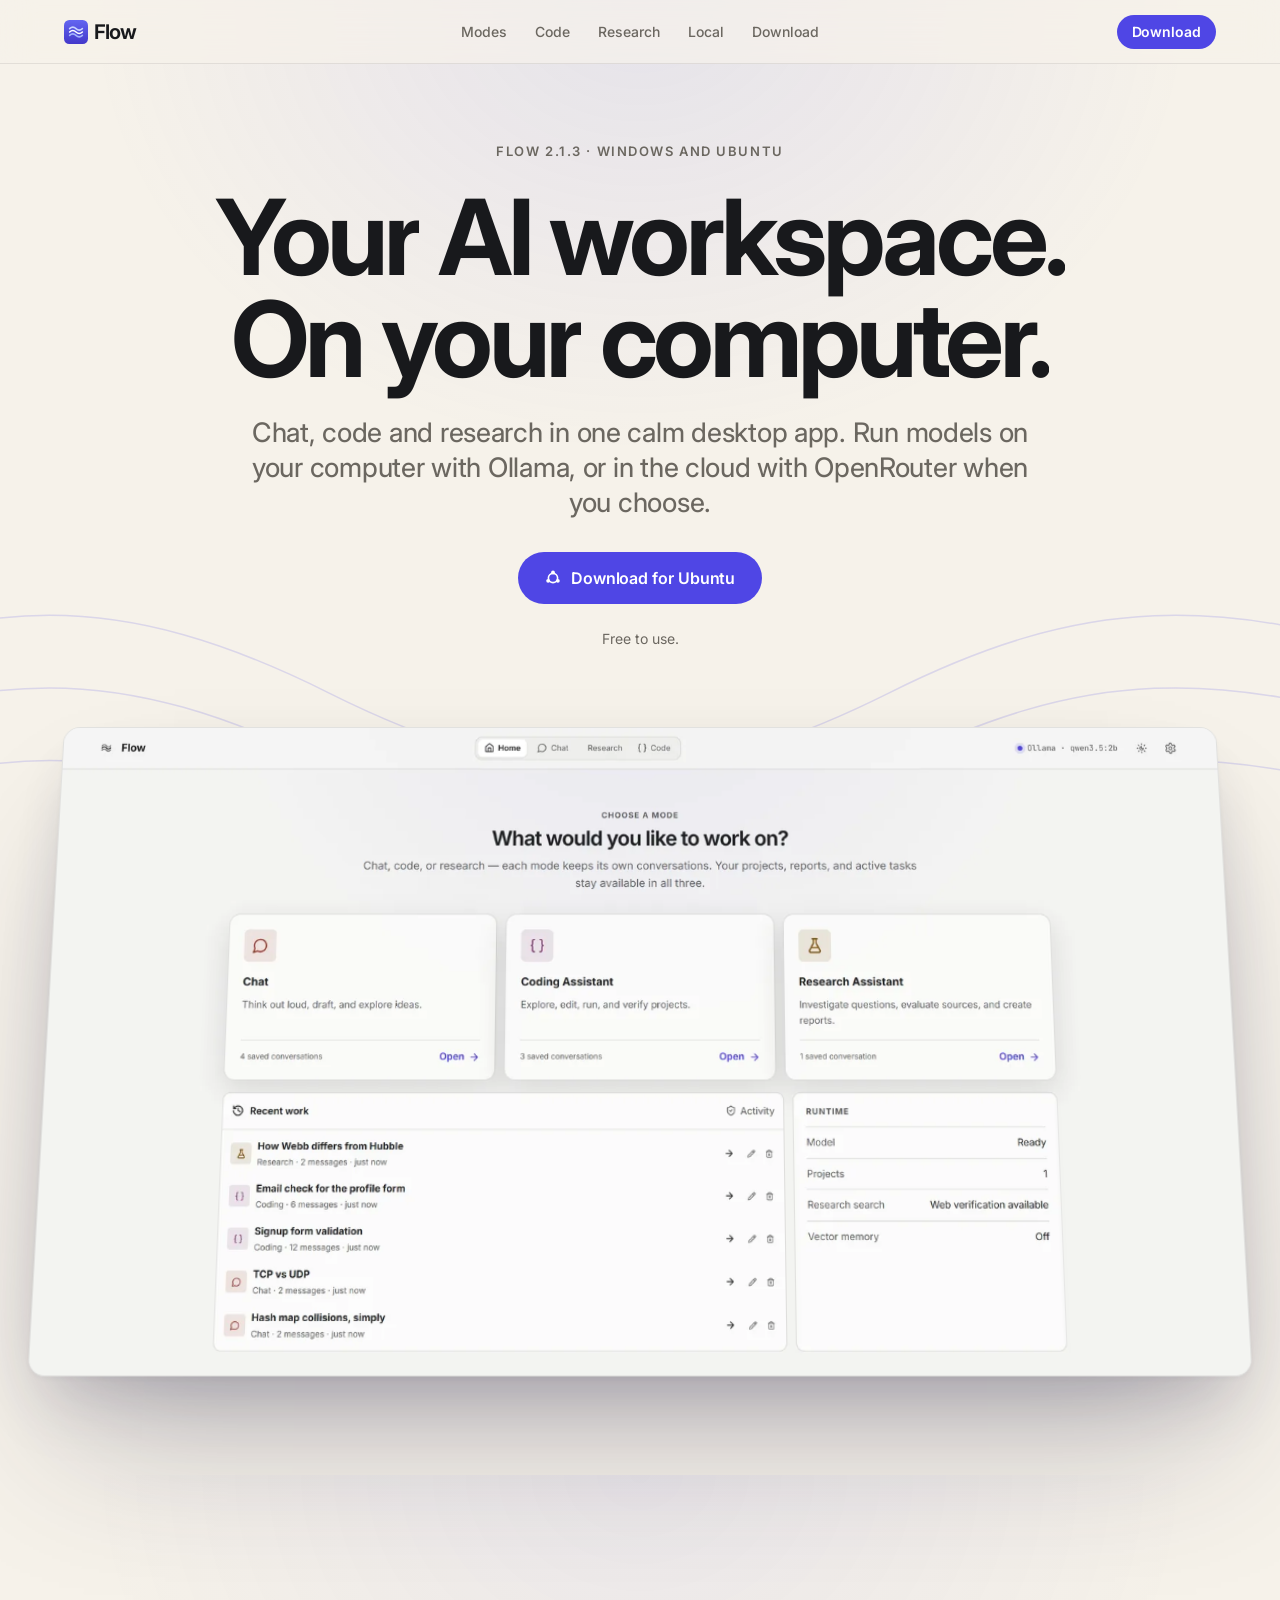
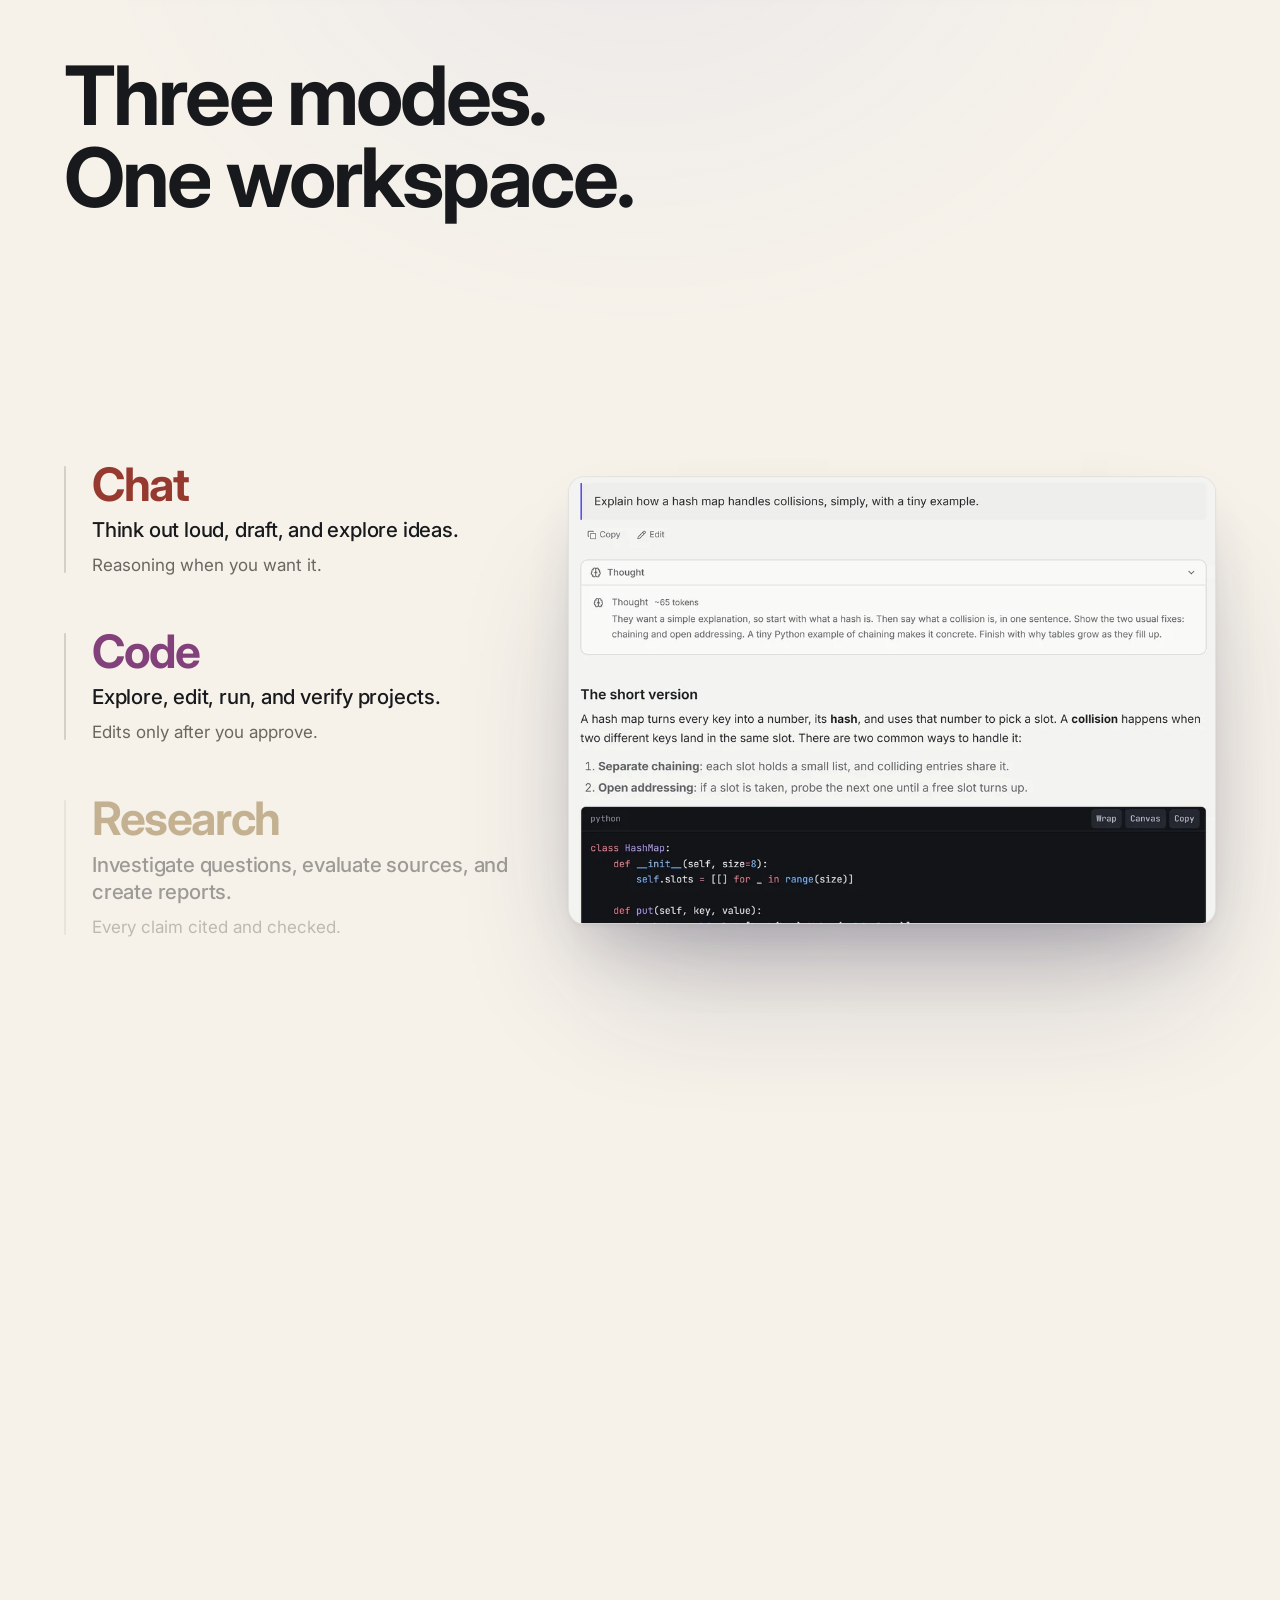
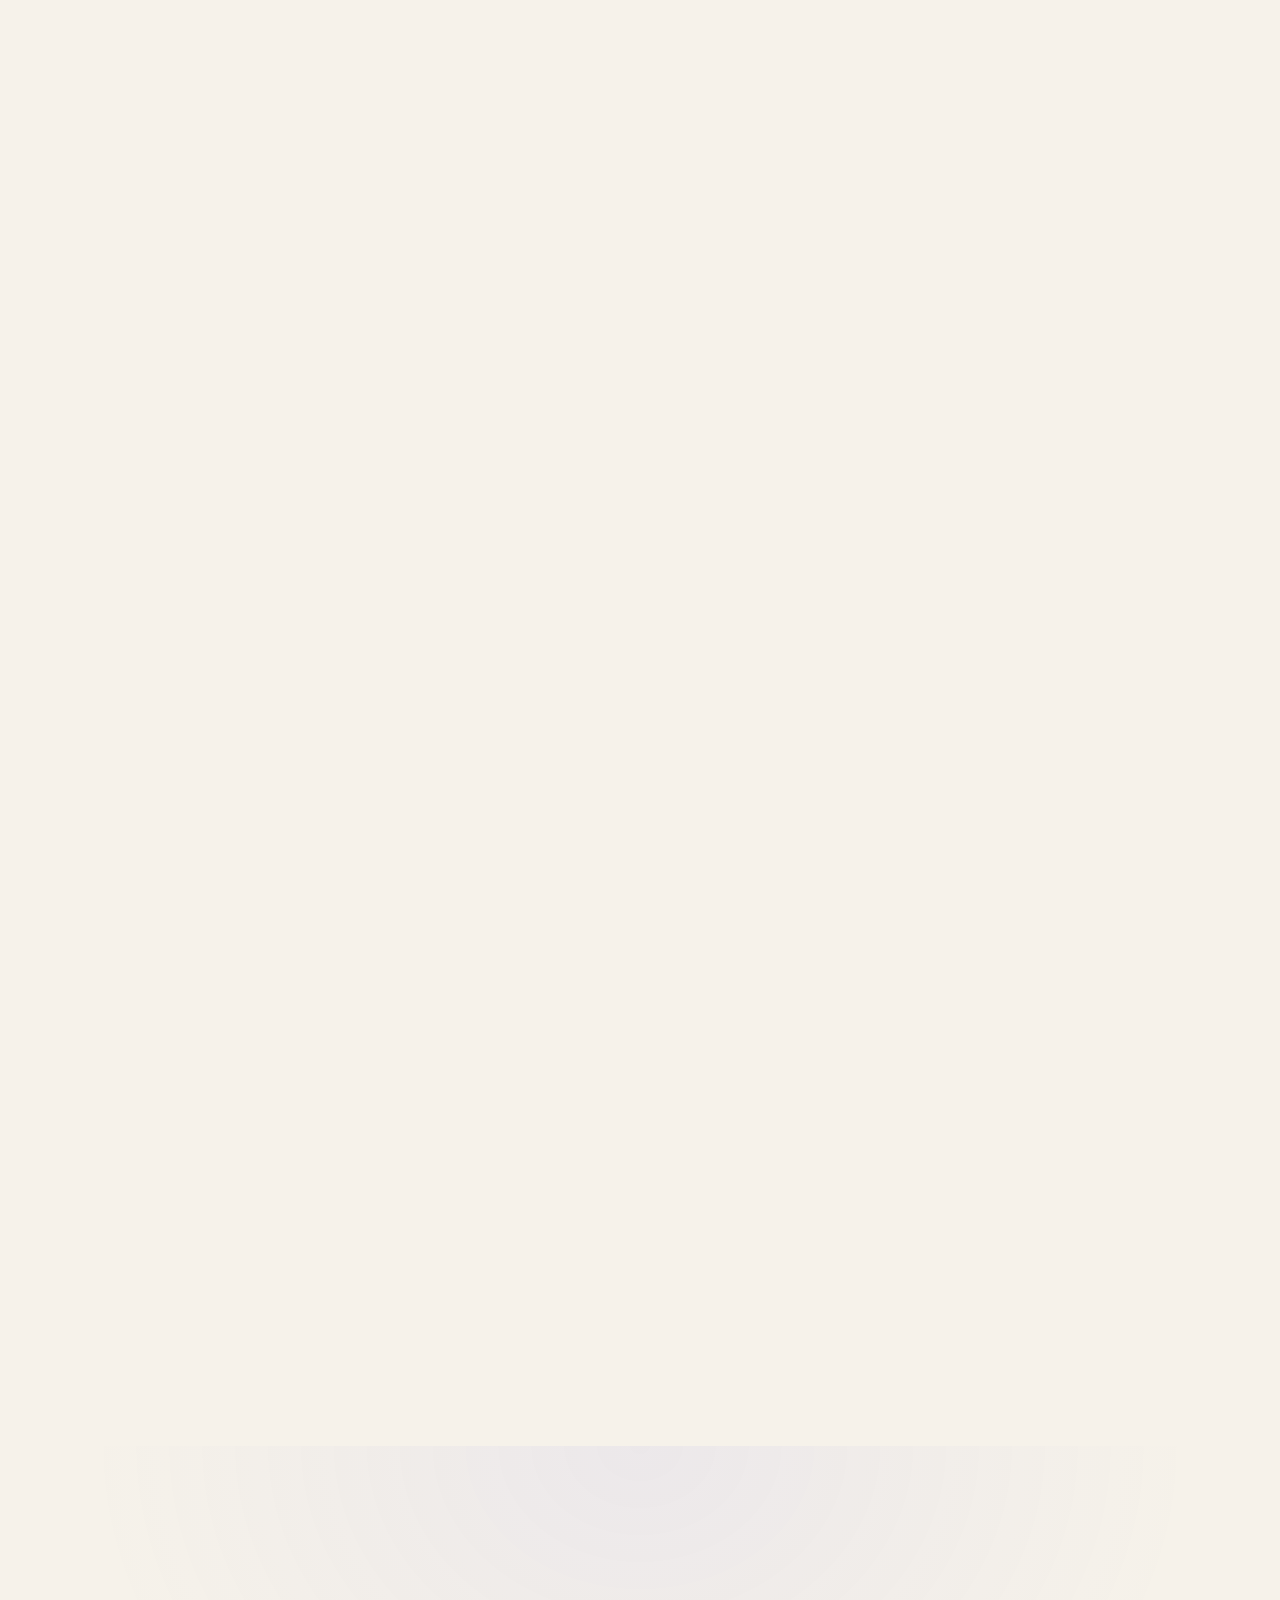
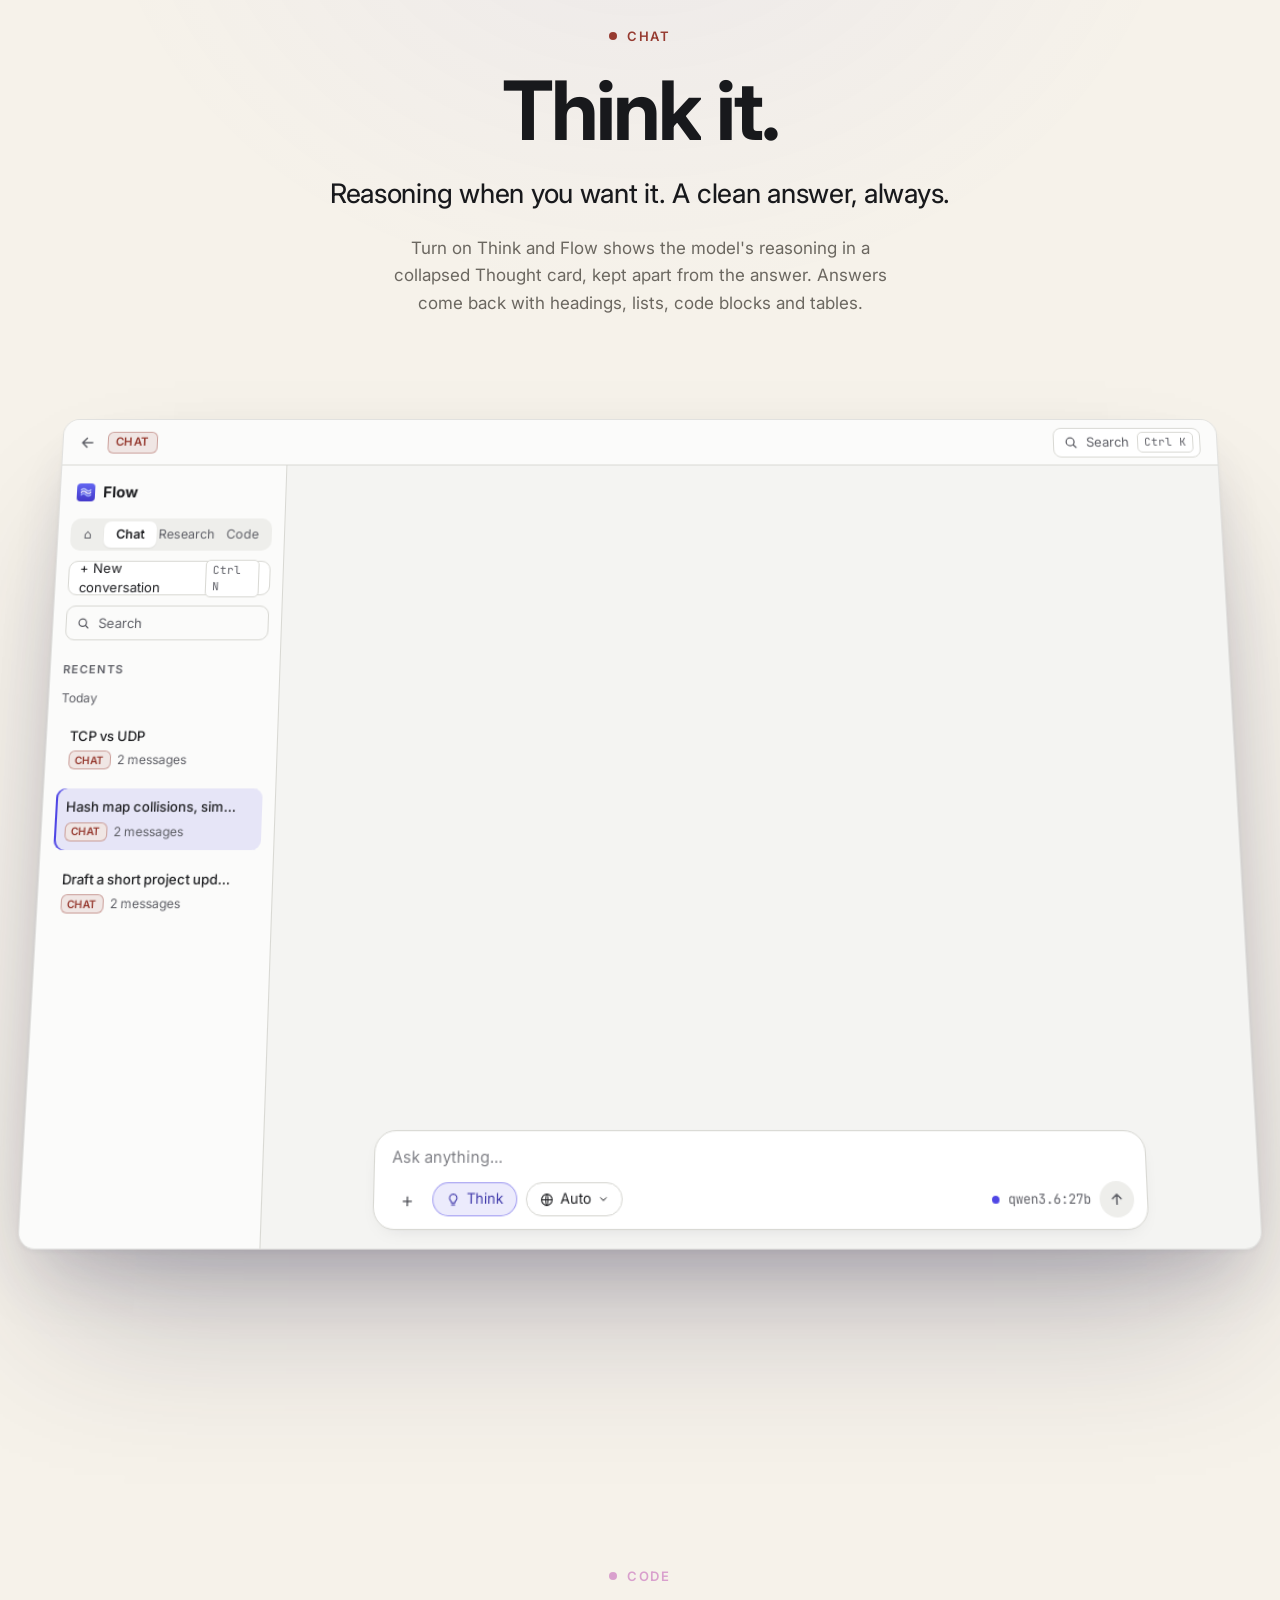
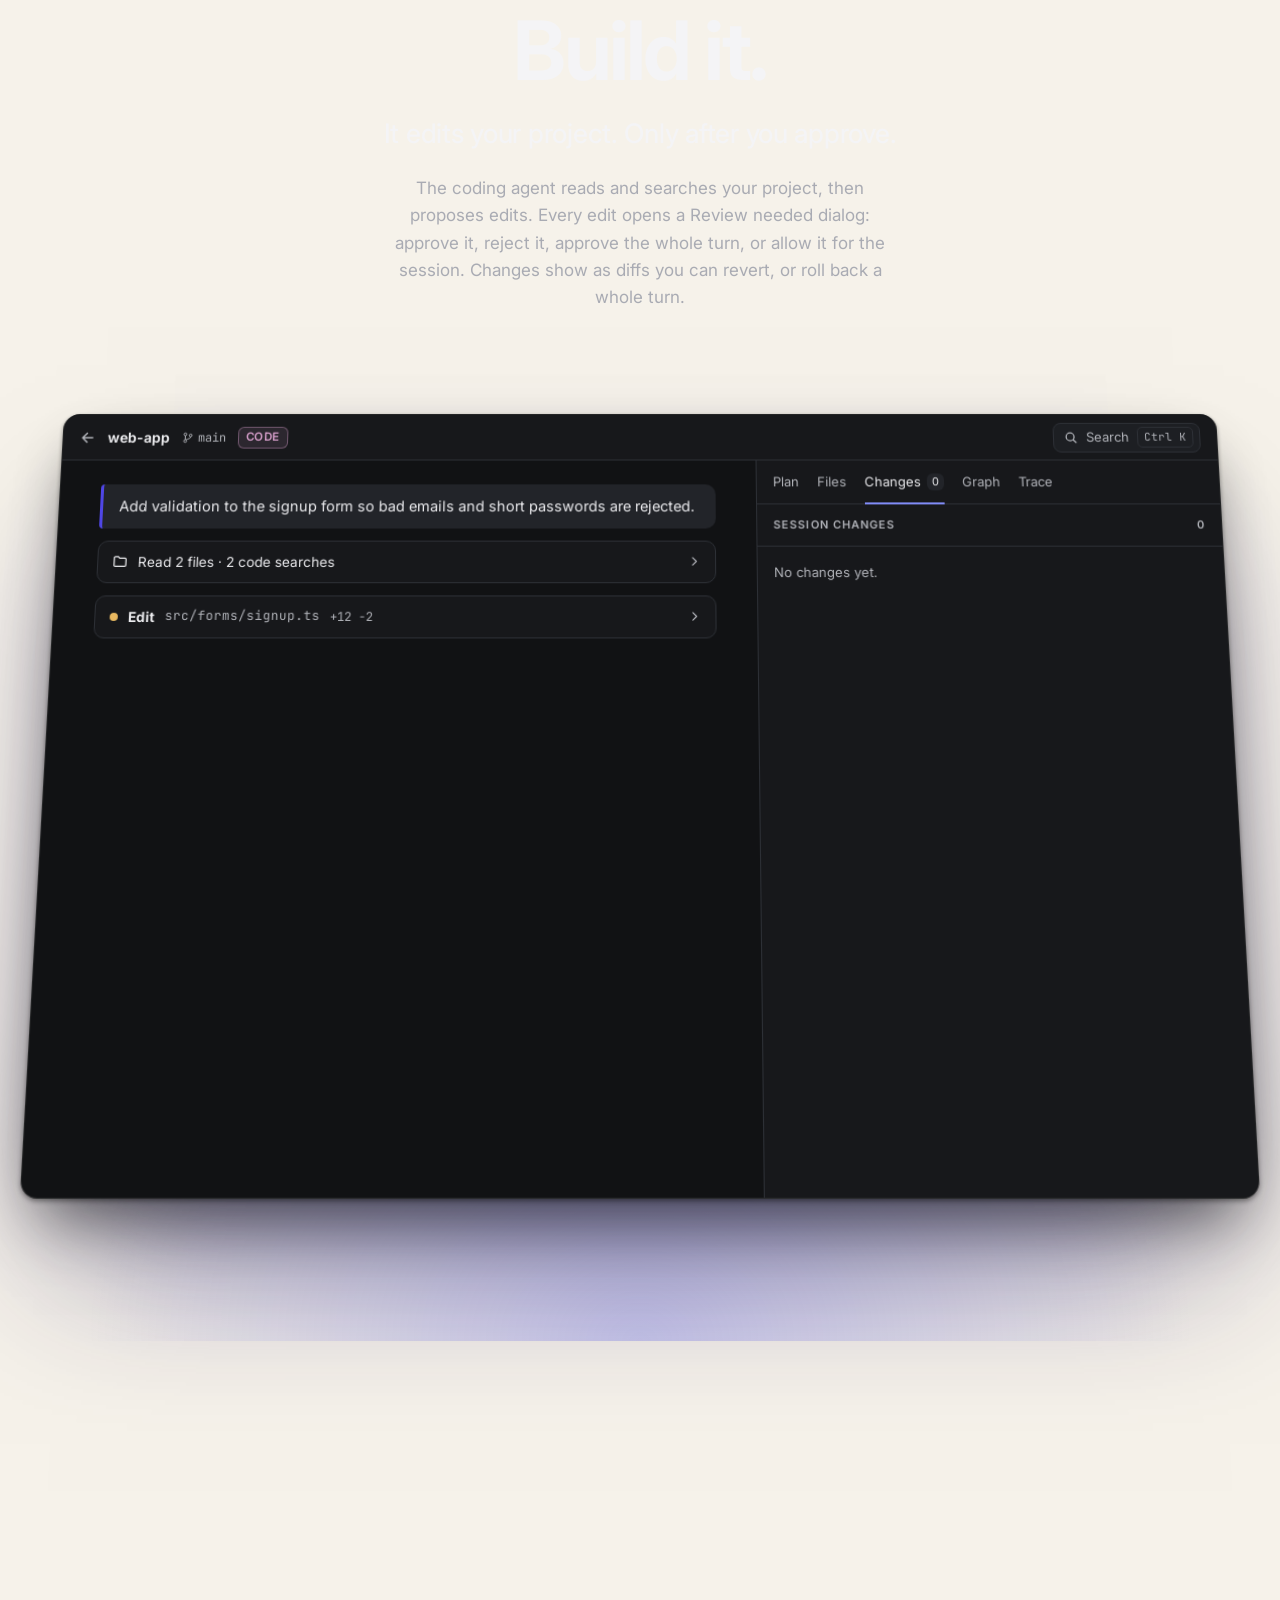
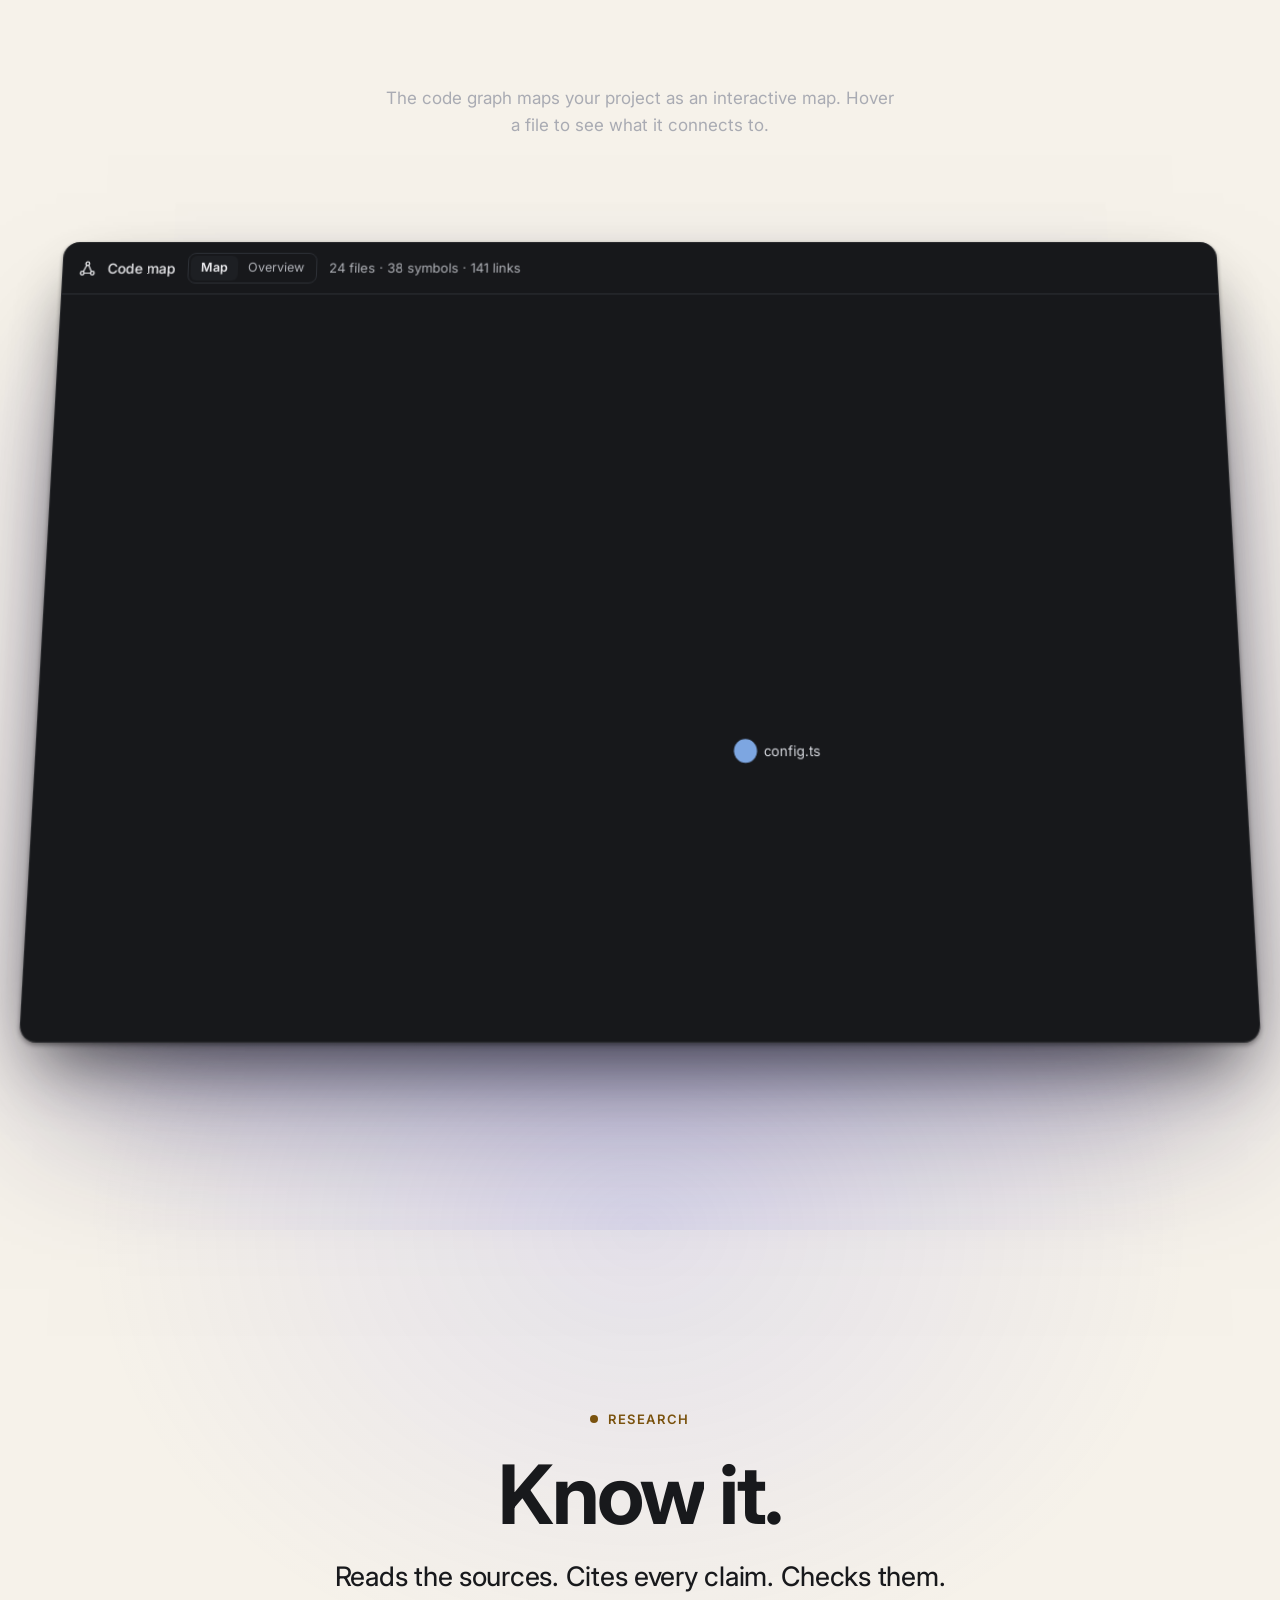
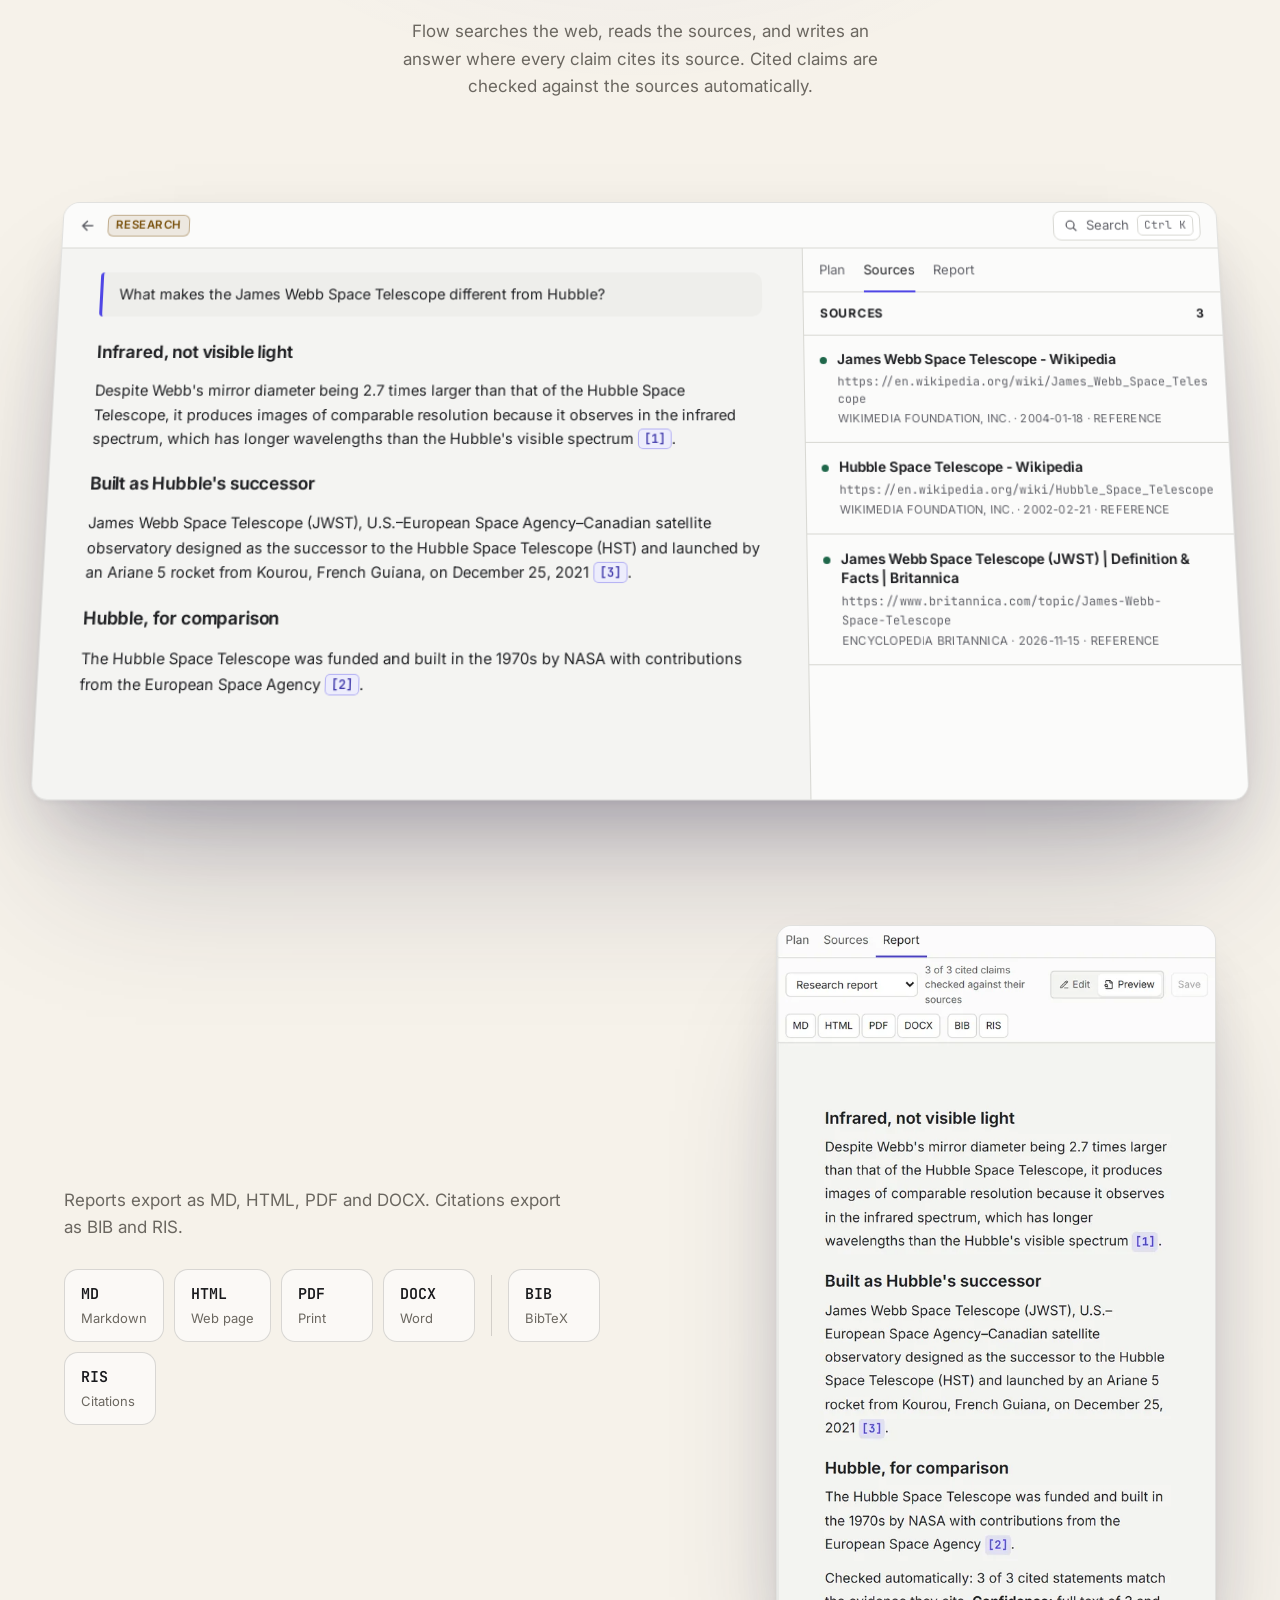
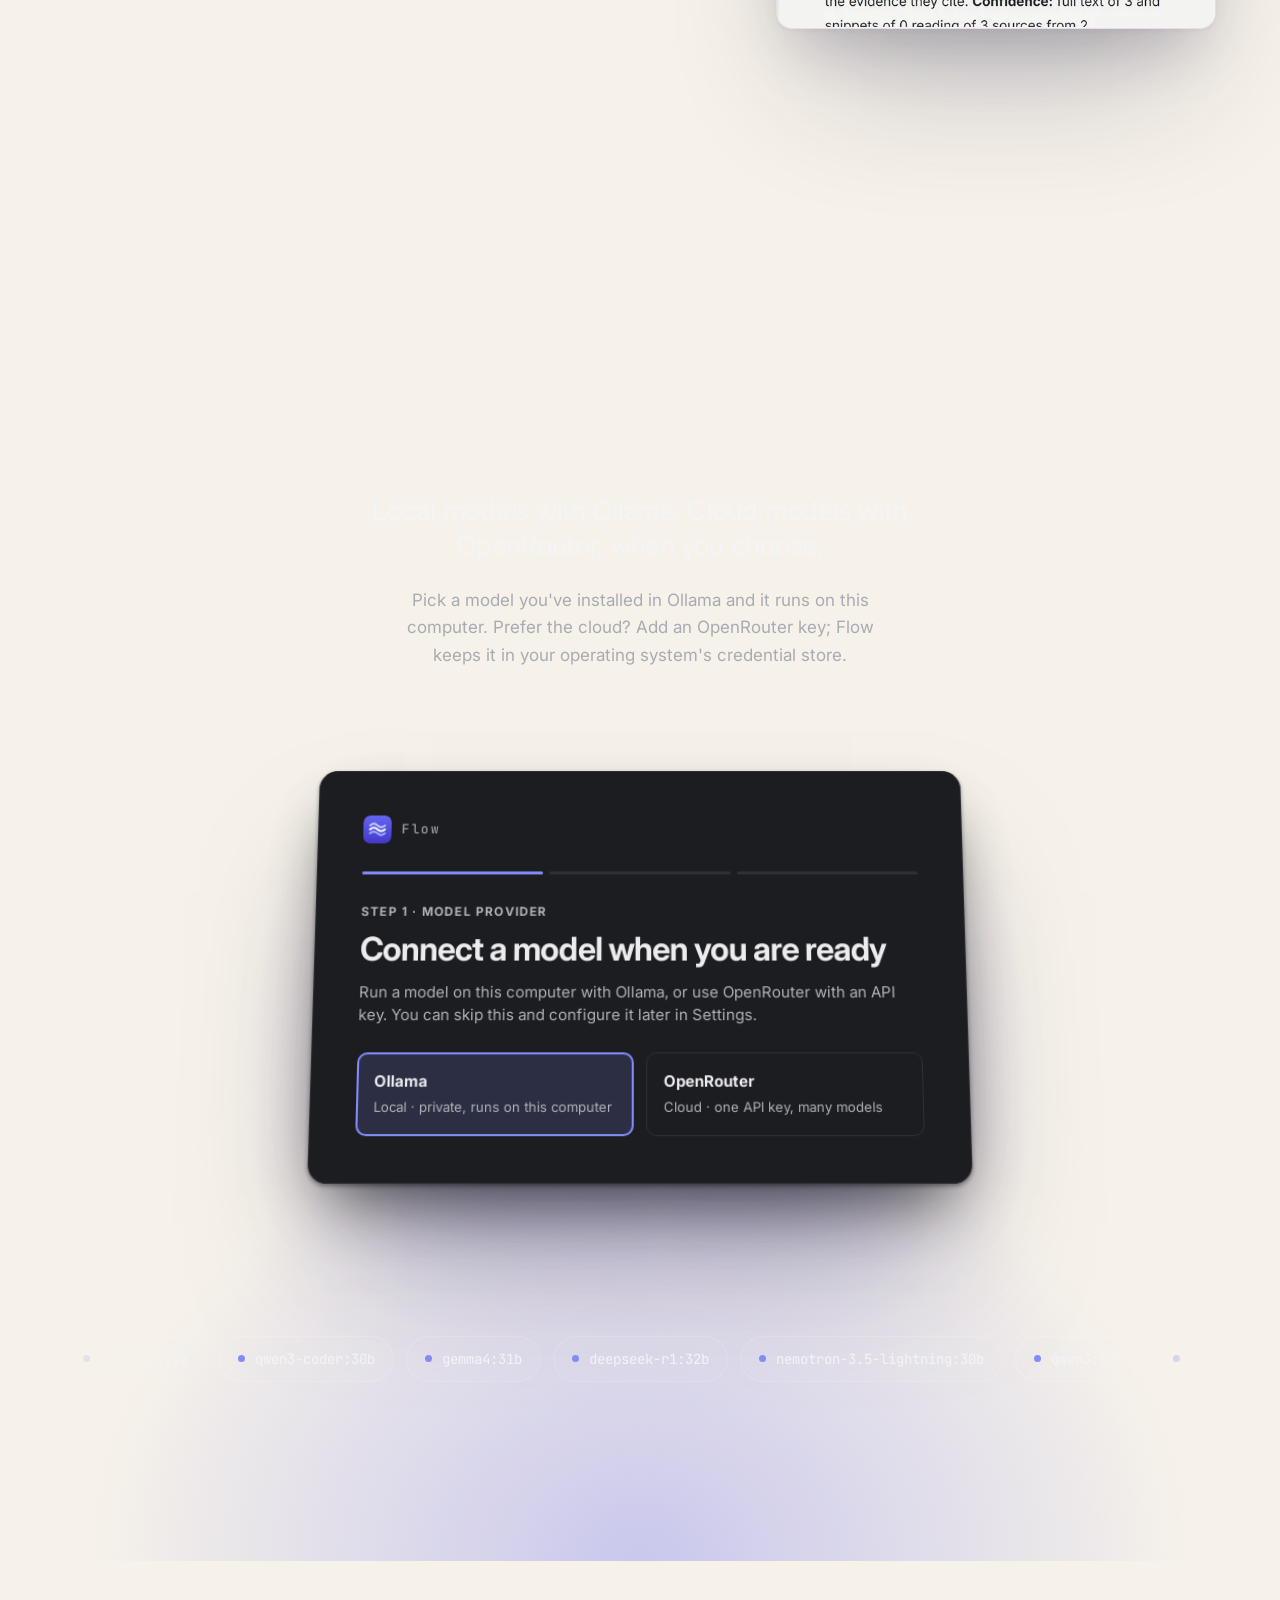
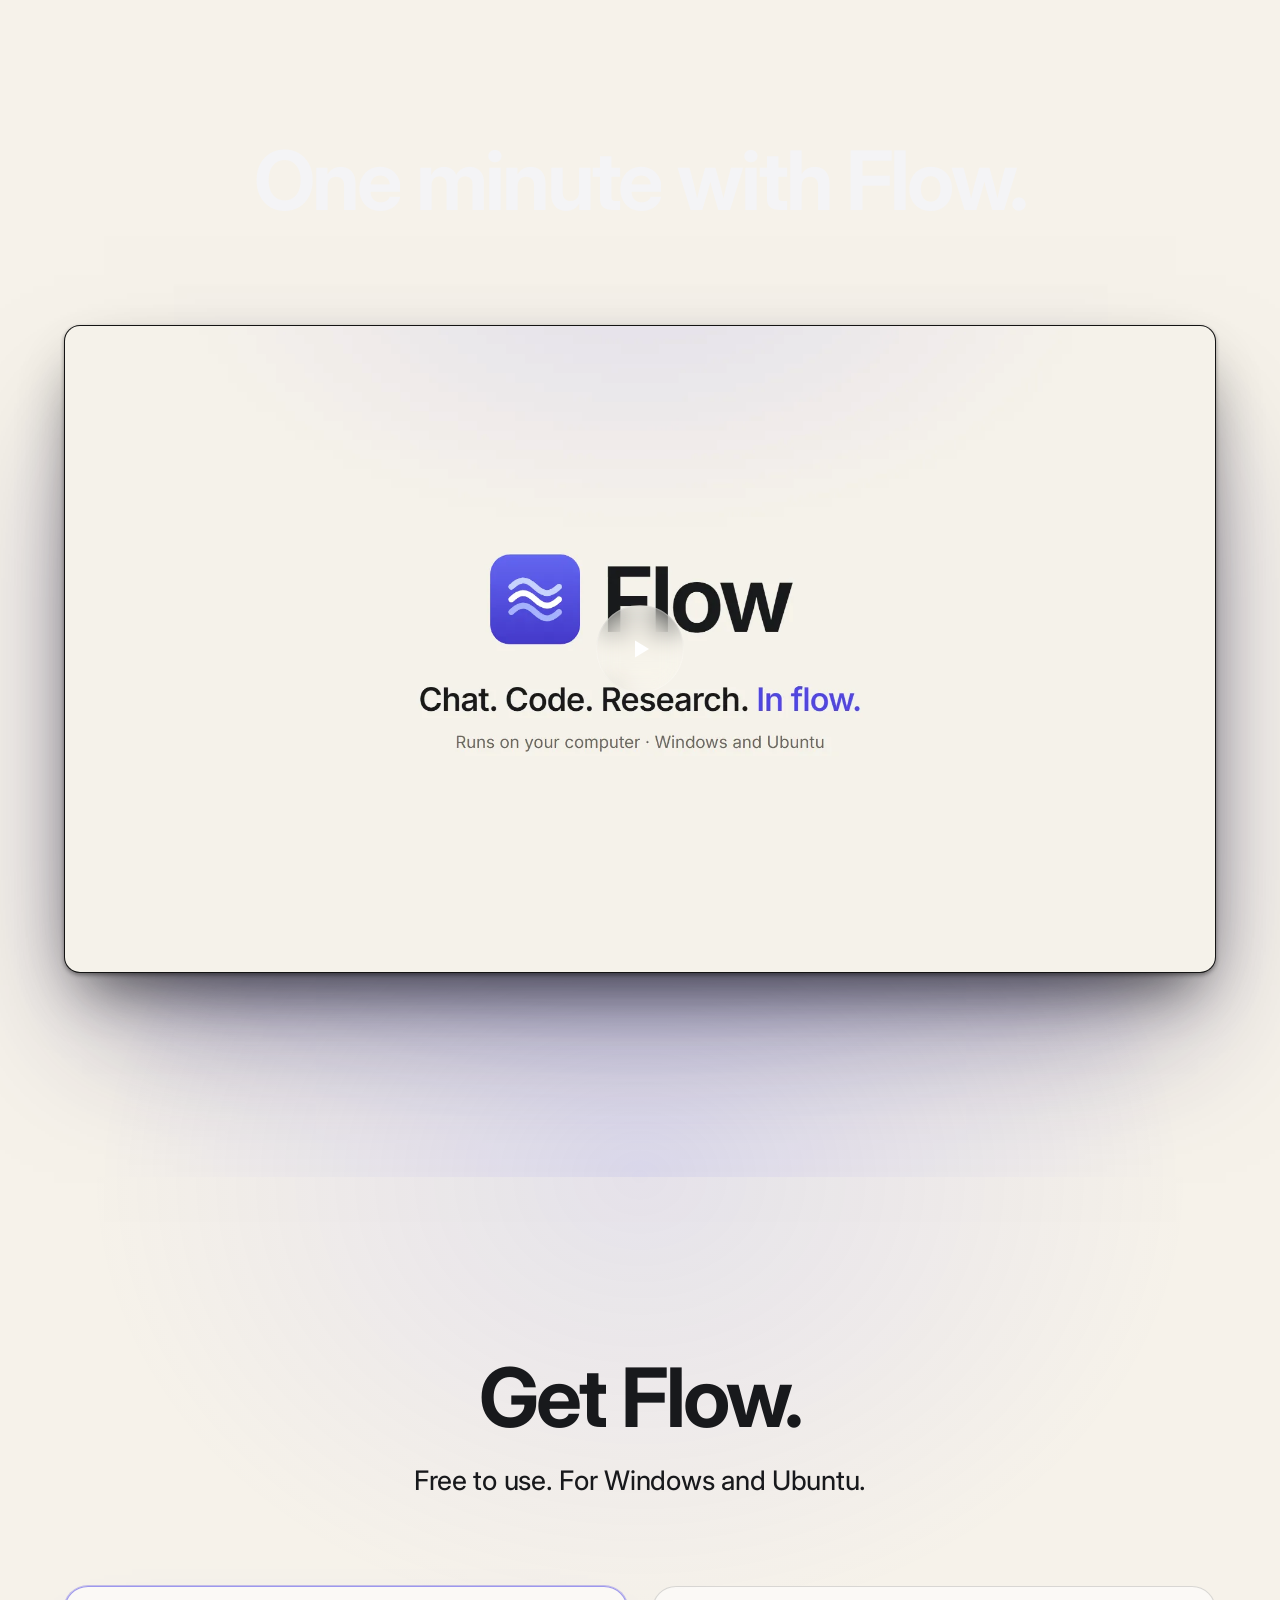
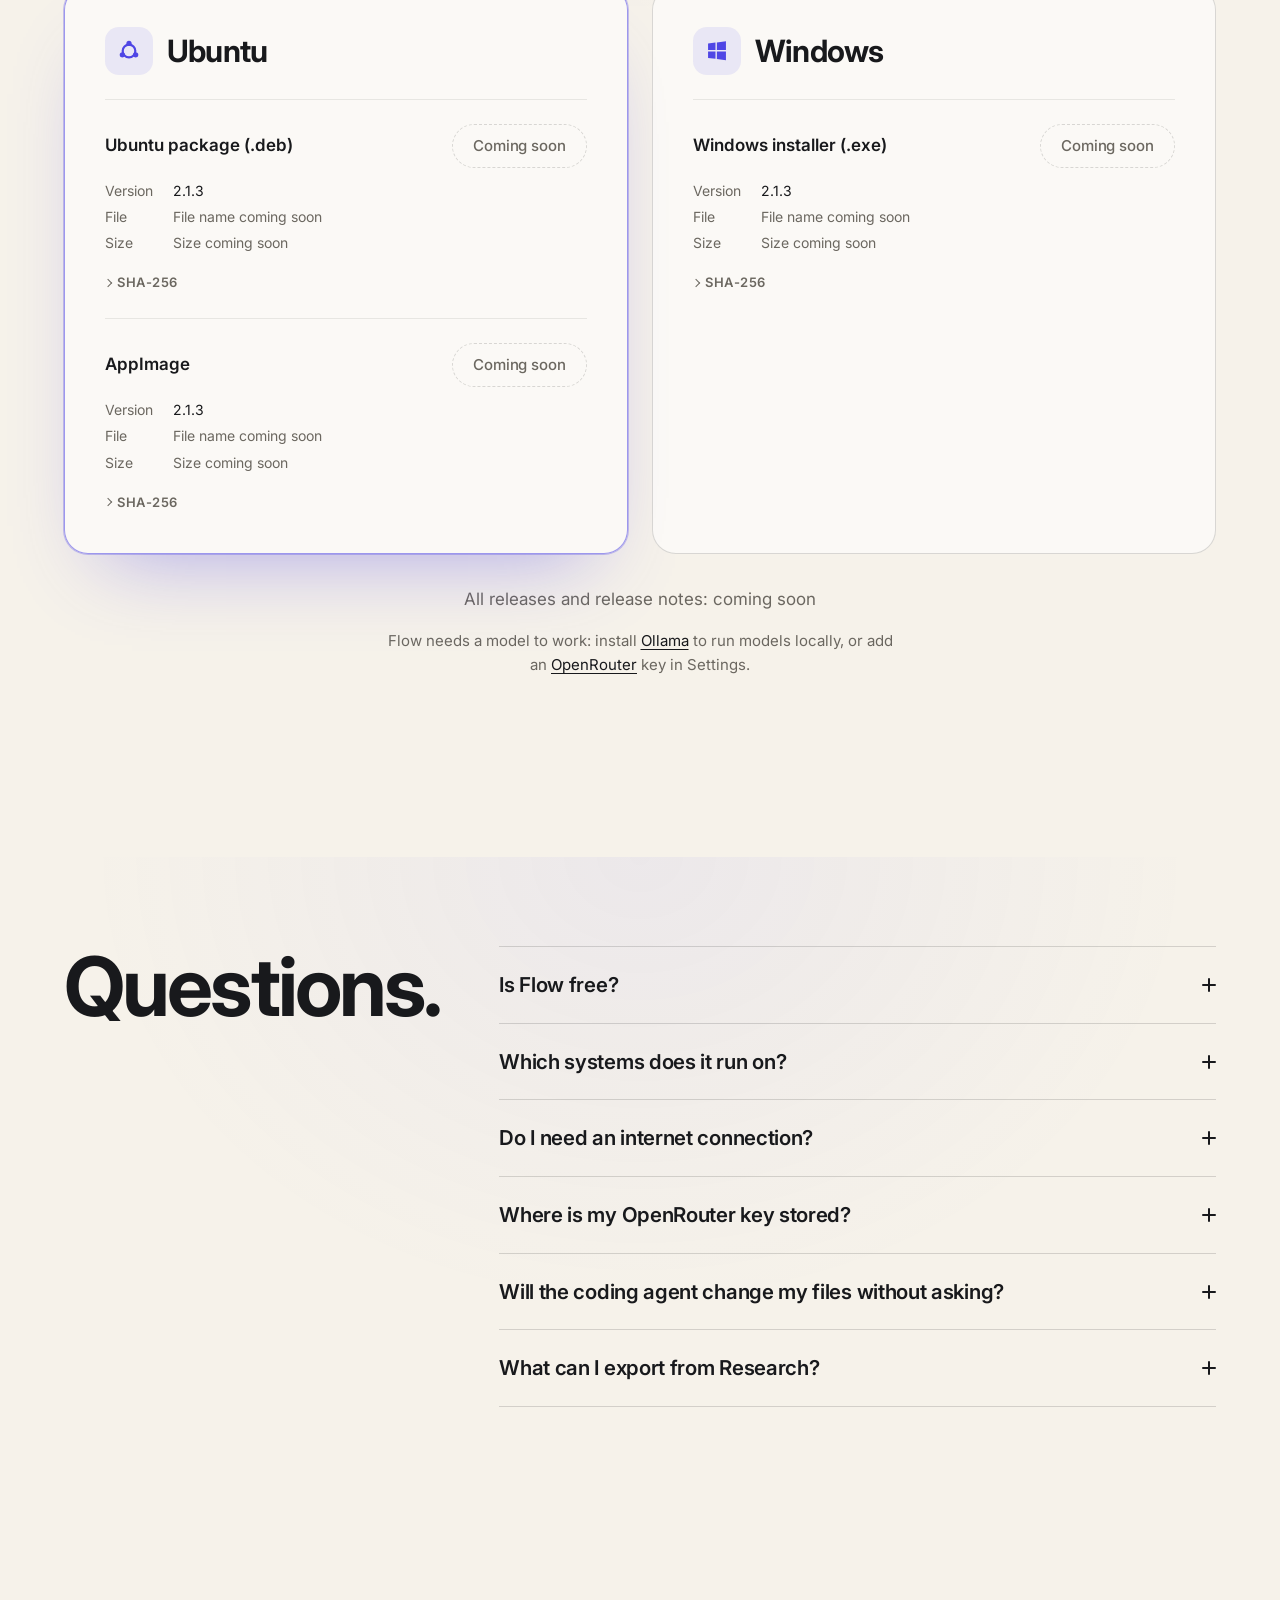
==== commit ab396f4b: "Build all sections, demos and the film player Layout, components and section styles; main.js for nav" ====
--- a/index.html
+++ b/index.html
@@ -173,10 +173,6 @@
           <a class="btn btn--primary btn--large" href="#download" data-os-button="ubuntu">
             <svg width="16" height="16" aria-hidden="true"><use href="#glyph-ubuntu"/></svg>
             Download for Ubuntu
-          </a>
-          <a class="btn btn--ghost btn--large" href="#film" data-film-open>
-            <svg width="14" height="14" viewBox="0 0 14 14" aria-hidden="true"><path d="M3.5 2.2v9.6L11.4 7z" fill="currentColor"/></svg>
-            Watch the film · 1 min
           </a>
         </div>
         <p class="hero__fine reveal-load" style="--d:4">Free to use.</p>
@@ -900,23 +896,5 @@
       </div>
     </div>
   </footer>
-
-  <!-- Film modal, opened by "Watch the film". It plays with sound because the
-       click that opens it is a user gesture. -->
-  <dialog class="film-modal" aria-label="Flow launch film" data-film-modal>
-    <div class="film-modal__inner">
-      <button class="film-modal__close" type="button" aria-label="Close the film" data-film-close>
-        <svg viewBox="0 0 20 20" width="20" height="20" aria-hidden="true"><path d="m5 5 10 10M15 5 5 15" stroke="currentColor" stroke-width="1.6" stroke-linecap="round"/></svg>
-      </button>
-      <div class="player" data-player data-player-modal>
-        <video class="player__video" controls preload="none" playsinline
-          poster="./assets/img/film-poster-1920.webp" width="1920" height="1080"
-          aria-label="Flow launch film, one minute, with captions">
-          <source src="./assets/video/flow-film-1080p.mp4" type="video/mp4">
-          <track kind="captions" srclang="en" label="English" src="./assets/video/flow-film.en.vtt" default>
-        </video>
-      </div>
-    </div>
-  </dialog>
 </body>
 </html>
--- a/assets/css/layout.css
+++ b/assets/css/layout.css
@@ -0,0 +1,295 @@
+/* ==========================================================================
+   Layout: the ground layer, containers, section rhythm, the nav, window
+   frames and the tilt / parallax that windows get as they enter.
+   ========================================================================== */
+
+/* The icon sprite must stay rendered (not display:none) or its gradient
+   disappears in some browsers, so it is just collapsed to nothing. */
+.sprite { position: absolute; width: 0; height: 0; overflow: hidden; }
+
+/* ---- Ground ---------------------------------------------------------------
+   Without JS every section paints its own background. Once main.js boots,
+   sections go transparent and one fixed layer glides between grounds. */
+.on-ivory    { background-color: var(--ground); }
+.on-midnight { background-color: var(--midnight); color: var(--text); }
+
+.ground {
+  position: fixed;
+  inset: 0;
+  z-index: -1;
+  background-color: var(--ground);
+  transition: background-color 600ms var(--ease-move);
+  pointer-events: none;
+}
+.ground[data-ground="midnight"] { background-color: var(--midnight); }
+
+.booted .on-ivory,
+.booted .on-midnight { background-color: transparent; }
+
+.scroll-sentinel { position: absolute; top: 24px; left: 0; width: 1px; height: 1px; pointer-events: none; }
+
+/* ---- Containers ------------------------------------------------------------ */
+.container {
+  width: min(100% - 2 * var(--gutter), var(--max));
+  margin-inline: auto;
+}
+
+.grid {
+  display: grid;
+  grid-template-columns: repeat(12, minmax(0, 1fr));
+  column-gap: var(--s-5);
+}
+
+/* ---- Sections -------------------------------------------------------------- */
+.section {
+  position: relative;
+  isolation: isolate;
+  padding-block: var(--section-pad);
+}
+
+/* Faint indigo glow: at the top of ivory sections, the bottom of midnight. */
+.section::before {
+  content: "";
+  position: absolute;
+  inset-inline: 0;
+  z-index: -1;
+  height: min(70vh, 720px);
+  pointer-events: none;
+}
+.on-ivory.section::before {
+  top: 0;
+  background: radial-gradient(60% 100% at 50% 0%, var(--glow), transparent 72%);
+}
+.on-midnight.section::before {
+  bottom: 0;
+  background: radial-gradient(60% 100% at 50% 100%, var(--glow), transparent 72%);
+}
+
+/* Consecutive sections on the same ground share one long glow. */
+.on-ivory + .on-ivory.section::before,
+.on-midnight + .on-midnight.section::before { opacity: 0.6; }
+
+/* Section heads: one centred column of copy above the visual. */
+.feature__head {
+  display: grid;
+  justify-items: center;
+  text-align: center;
+  gap: var(--s-5);
+}
+.feature__sub { max-inline-size: 24em; color: var(--text); }
+.feature__body { text-align: center; }
+.feature__visual { margin-top: clamp(56px, 8vw, 112px); }
+
+.eyebrow--mode {
+  display: inline-flex;
+  align-items: center;
+  gap: 10px;
+  color: var(--mode);
+}
+.eyebrow--mode::before {
+  content: "";
+  width: 8px;
+  height: 8px;
+  border-radius: 50%;
+  background: currentColor;
+}
+
+/* ---- Nav ------------------------------------------------------------------- */
+.nav {
+  --nav-bg: var(--ground);
+  position: fixed;
+  inset: 0 0 auto;
+  z-index: 50;
+  height: var(--nav-h);
+  color: var(--text);
+}
+/* Over a midnight section the whole nav switches scheme, so every token in it
+   (text, accent, button) resolves to its dark value. */
+.nav[data-over="midnight"] { color-scheme: dark; --nav-bg: var(--midnight); }
+
+/* The translucent bar is its own layer, so becoming "scrolled" only fades
+   opacity instead of animating colours. */
+.nav::before {
+  content: "";
+  position: absolute;
+  inset: 0;
+  z-index: -1;
+  background-color: color-mix(in srgb, var(--nav-bg) 72%, transparent);
+  border-bottom: 1px solid var(--hairline);
+  -webkit-backdrop-filter: blur(16px) saturate(1.4);
+  backdrop-filter: blur(16px) saturate(1.4);
+  opacity: 0;
+  transition: opacity 400ms var(--ease-move);
+}
+.nav.is-scrolled::before { opacity: 1; }
+
+.nav__inner {
+  width: min(100% - 2 * var(--gutter), var(--max));
+  height: 100%;
+  margin-inline: auto;
+  display: grid;
+  grid-template-columns: 1fr auto 1fr;
+  align-items: center;
+  gap: var(--s-5);
+}
+
+.lockup {
+  --icon: 24px;
+  display: inline-flex;
+  align-items: center;
+  gap: calc(var(--icon) * 0.24);
+  text-decoration: none;
+  color: var(--text);
+}
+.lockup__icon { width: var(--icon); height: var(--icon); flex: none; }
+.lockup__word {
+  font-weight: 650;
+  font-size: calc(var(--icon) * 0.84);
+  letter-spacing: -0.045em;
+  line-height: 1;
+}
+.nav__brand { justify-self: start; }
+
+.nav__links { display: flex; gap: 4px; }
+.nav__links a {
+  position: relative;
+  padding: 8px 12px;
+  border-radius: var(--r-pill);
+  font-size: var(--fs-small);
+  font-weight: 500;
+  color: var(--text-soft);
+  text-decoration: none;
+}
+.nav__links a:hover { color: var(--text); }
+.nav__links a[aria-current="true"] { color: var(--text); }
+.nav__links a::after {
+  content: "";
+  position: absolute;
+  left: 50%;
+  bottom: 2px;
+  width: 4px;
+  height: 4px;
+  margin-left: -2px;
+  border-radius: 50%;
+  background: var(--accent);
+  opacity: 0;
+  transform: scale(0.4);
+  transition: opacity 300ms var(--ease-out), transform 400ms var(--spring);
+}
+.nav__links a[aria-current="true"]::after { opacity: 1; transform: none; }
+
+.nav__end { justify-self: end; display: flex; align-items: center; gap: var(--s-2); }
+
+.nav__menu {
+  display: none;
+  width: 40px;
+  height: 40px;
+  border-radius: var(--r-pill);
+  place-items: center;
+  color: var(--text);
+}
+.nav__menu:hover { background: var(--hairline); }
+
+@media (max-width: 819px) {
+  .nav__inner { grid-template-columns: 1fr auto; }
+  .nav__links { display: none; }
+  .js .nav__menu { display: grid; }
+}
+
+/* ---- Mobile sheet ---------------------------------------------------------- */
+.sheet {
+  width: 100%;
+  height: 100%;
+  max-width: none;
+  max-height: none;
+  margin: 0;
+  padding: 0 var(--gutter) var(--s-8);
+  border: 0;
+  background: var(--ground);
+  color: var(--text);
+}
+.sheet::backdrop { background: transparent; }
+.sheet[open] { display: flex; flex-direction: column; animation: sheet-in 500ms var(--ease-out); }
+@keyframes sheet-in { from { opacity: 0; transform: translateY(-12px); } }
+
+.sheet__top {
+  height: var(--nav-h);
+  display: flex;
+  align-items: center;
+  justify-content: space-between;
+}
+.sheet__close { width: 40px; height: 40px; border-radius: var(--r-pill); display: grid; place-items: center; }
+.sheet__close:hover { background: var(--hairline); }
+.sheet__links { display: grid; gap: var(--s-2); margin-top: var(--s-7); }
+.sheet__links a {
+  font-size: clamp(2rem, 9vw, 2.75rem);
+  font-weight: 650;
+  letter-spacing: -0.03em;
+  line-height: 1.25;
+  text-decoration: none;
+}
+.sheet[open] .sheet__links a { animation: soft-rise 700ms var(--ease-out) both; }
+.sheet[open] .sheet__links a:nth-child(2) { animation-delay: 50ms; }
+.sheet[open] .sheet__links a:nth-child(3) { animation-delay: 100ms; }
+.sheet[open] .sheet__links a:nth-child(4) { animation-delay: 150ms; }
+.sheet[open] .sheet__links a:nth-child(5) { animation-delay: 200ms; }
+
+/* ---- Window frame -----------------------------------------------------------
+   Product UI sits in a "window": 16 px radius, a 1 px hairline, and a large
+   soft layered shadow (denser on dark grounds, see --shadow-window). */
+.window {
+  position: relative;
+  border-radius: var(--r-window);
+  border: 1px solid var(--hairline);
+  box-shadow: var(--shadow-window);
+  background: var(--app-ground);
+  overflow: hidden;
+}
+.window img { width: 100%; height: 100%; object-fit: cover; }
+
+/* ---- Tilt and parallax ------------------------------------------------------
+   Windows enter with a slight 3D tilt that settles flat as you scroll, and
+   drift by at most 40 px. Where the browser supports scroll-driven
+   animations this is pure CSS; otherwise main.js sets the same variables. */
+.parallax { will-change: transform; }
+
+@media (prefers-reduced-motion: no-preference) {
+  .booted .tilt {
+    transform-origin: 50% 0%;
+    transform: perspective(1800px) rotateX(calc(var(--tilt, 0) * 10deg));
+    transition: transform 1.2s var(--spring-soft);
+  }
+  .booted .parallax { transform: translateY(calc(var(--drift, 0) * 20px)); }
+
+  /* Fallback path (no scroll timelines): main.js toggles .is-flat. */
+  .booted .tilt:not(.is-flat) { --tilt: 1; }
+
+  @supports (animation-timeline: view()) {
+    .booted .tilt {
+      transition: none;
+      animation: tilt-settle linear both;
+      animation-timing-function: var(--spring-soft);
+      animation-timeline: view();
+      animation-range: entry 0% cover 38%;
+    }
+    .booted .parallax {
+      animation: drift linear both;
+      animation-timeline: view();
+      animation-range: cover 0% cover 100%;
+    }
+  }
+}
+
+@keyframes tilt-settle {
+  from { transform: perspective(1800px) rotateX(10deg); }
+  to   { transform: perspective(1800px) rotateX(0deg); }
+}
+@keyframes drift {
+  from { transform: translateY(20px); }
+  to   { transform: translateY(-20px); }
+}
+
+/* Reduced motion: no tilt, no parallax, nothing tied to scroll. */
+@media (prefers-reduced-motion: reduce) {
+  .tilt, .parallax { animation: none !important; transform: none !important; }
+}
--- a/assets/css/components.css
+++ b/assets/css/components.css
@@ -0,0 +1,405 @@
+/* ==========================================================================
+   Components: buttons, pills, chips and the app-UI pieces the demos share.
+   ========================================================================== */
+
+/* ---- Buttons ---------------------------------------------------------------- */
+.btn {
+  --h: 44px;
+  display: inline-flex;
+  align-items: center;
+  justify-content: center;
+  gap: 10px;
+  min-height: var(--h);
+  padding: 0 20px;
+  border-radius: var(--r-pill);
+  border: 1px solid transparent;
+  font-size: 0.9375rem;
+  font-weight: 600;
+  letter-spacing: -0.005em;
+  line-height: 1;
+  text-decoration: none;
+  white-space: nowrap;
+  transition:
+    transform 400ms var(--ease-out),
+    filter 400ms var(--ease-out),
+    opacity 300ms var(--ease-out);
+}
+.btn svg { flex: none; }
+.btn--large { --h: 52px; padding: 0 26px; font-size: 1rem; }
+.btn--small { --h: 34px; padding: 0 14px; font-size: 0.875rem; }
+
+.btn--primary { background: var(--accent); color: var(--accent-contrast); }
+.btn--primary:hover { transform: translateY(-1px); filter: brightness(1.08); }
+.btn--primary:active { transform: translateY(0); filter: brightness(0.96); }
+
+
+/* "Coming soon": a calm, clearly inactive state, never a broken link. */
+.btn--soon {
+  border: 1px dashed var(--hairline-strong);
+  color: var(--text-soft);
+  background: transparent;
+  cursor: default;
+  font-weight: 500;
+}
+.soon { color: var(--text-soft); font-style: normal; }
+
+.arrow-link {
+  color: var(--accent);
+  font-weight: 600;
+  text-decoration: none;
+}
+.arrow-link span { display: inline-block; transition: transform 400ms var(--ease-out); }
+.arrow-link:hover span { transform: translateX(4px); }
+
+/* ---- Demo wrapper ------------------------------------------------------------
+   With JavaScript the rebuilt demo shows; without it, the static screenshot. */
+.demo { position: relative; }
+.demo__fallback { display: block; }
+.demo__fallback img {
+  width: 100%;
+  height: auto;
+  border-radius: var(--r-window);
+  border: 1px solid var(--hairline);
+  box-shadow: var(--shadow-window);
+}
+.js .demo__fallback { display: none; }
+html:not(.js) .demo > .parallax { display: none; }
+
+/* Off-screen or in a hidden tab, a demo freezes, CSS loops included. */
+.demo.is-paused *,
+.demo.is-paused *::before,
+.demo.is-paused *::after { animation-play-state: paused !important; }
+
+.replay {
+  position: absolute;
+  right: 0;
+  bottom: -60px;
+  width: 40px;
+  height: 40px;
+  display: grid;
+  place-items: center;
+  border-radius: var(--r-pill);
+  border: 1px solid var(--hairline-strong);
+  color: var(--text-soft);
+  background: color-mix(in srgb, var(--ground) 60%, transparent);
+  transition: transform 500ms var(--spring);
+}
+.on-midnight .replay { background: color-mix(in srgb, var(--midnight) 60%, transparent); }
+.replay:hover { color: var(--text); transform: rotate(-30deg); }
+.replay:not([hidden]) { animation: soft-rise 600ms var(--ease-out) both; }
+
+.caption {
+  margin-top: var(--s-5);
+  font-size: var(--fs-small);
+  color: var(--text-soft);
+  text-align: center;
+}
+
+/* ---- App UI primitives (rebuilt from Flow's screenshots) --------------------- */
+.app {
+  font-family: var(--font-sans);
+  font-size: 14px;
+  line-height: 1.5;
+  color: var(--app-text);
+  background: var(--app-ground);
+  text-align: left;
+  -webkit-user-select: none;
+  user-select: none;
+}
+.app kbd {
+  font-family: var(--font-mono);
+  font-size: 11px;
+  padding: 1px 6px;
+  border: 1px solid var(--app-line);
+  border-radius: 5px;
+  color: var(--app-soft);
+  background: var(--app-raised);
+}
+
+.app-bar {
+  display: flex;
+  align-items: center;
+  gap: 12px;
+  height: 46px;
+  padding: 0 16px;
+  border-bottom: 1px solid var(--app-line);
+  background: var(--app-surface);
+  color: var(--app-soft);
+  font-size: 13px;
+  white-space: nowrap;
+}
+.app-bar__spacer { flex: 1; }
+.app-bar__icon { color: var(--app-soft); }
+.app-bar__project { color: var(--app-text); font-weight: 650; font-size: 14px; }
+.app-bar__branch { display: inline-flex; align-items: center; gap: 4px; font-family: var(--font-mono); font-size: 12px; }
+.app-search {
+  display: inline-flex;
+  align-items: center;
+  gap: 8px;
+  height: 30px;
+  padding: 0 6px 0 10px;
+  border: 1px solid var(--app-line);
+  border-radius: 8px;
+  background: var(--app-raised);
+}
+
+/* Mode pills: the mode colour on a tint of itself. */
+.pill {
+  --pill: var(--app-soft);
+  display: inline-flex;
+  align-items: center;
+  height: 22px;
+  padding: 0 7px;
+  border-radius: 6px;
+  border: 1px solid color-mix(in srgb, var(--pill) 40%, transparent);
+  background: color-mix(in srgb, var(--pill) 11%, var(--app-surface));
+  color: var(--pill);
+  font-size: 11.5px;
+  font-weight: 600;
+  letter-spacing: 0.04em;
+  font-style: normal;
+}
+.pill--chat { --pill: var(--chat); }
+.pill--code { --pill: var(--code); }
+.pill--research { --pill: var(--research); }
+.pill--tiny { height: 18px; padding: 0 5px; font-size: 10px; }
+
+/* Sidebar (shown only when the demo is wide enough). */
+.app-side {
+  display: none;
+  flex-direction: column;
+  gap: 10px;
+  width: 224px;
+  flex: none;
+  padding: 14px 12px;
+  border-right: 1px solid var(--app-line);
+  background: var(--app-surface);
+  font-size: 13px;
+  color: var(--app-soft);
+}
+.app-side__brand { display: flex; align-items: center; gap: 8px; color: var(--app-text); font-size: 15px; padding: 2px 4px 4px; }
+.app-tabs {
+  display: flex;
+  gap: 2px;
+  padding: 3px;
+  border-radius: 10px;
+  background: var(--app-subtle);
+  font-size: 12.5px;
+}
+.app-tabs span { flex: 1; text-align: center; padding: 4px 0; border-radius: 7px; }
+.app-tabs .is-on { background: var(--app-raised); color: var(--app-text); font-weight: 600; box-shadow: 0 1px 2px rgb(0 0 0 / 6%); }
+.app-tabs__home { flex: 0 0 28px !important; }
+.app-side__new, .app-side__search {
+  display: flex;
+  align-items: center;
+  justify-content: space-between;
+  gap: 8px;
+  height: 34px;
+  padding: 0 10px;
+  border: 1px solid var(--app-line);
+  border-radius: 9px;
+  background: var(--app-raised);
+  color: var(--app-text);
+}
+.app-side__search { justify-content: flex-start; color: var(--app-soft); background: transparent; }
+.app-side__label { margin-top: 10px; font-size: 11px; font-weight: 600; letter-spacing: 0.1em; text-transform: uppercase; }
+.app-side__day { font-size: 12px; }
+.app-side__item { display: grid; gap: 4px; padding: 8px 10px; border-radius: 9px; }
+.app-side__item b { color: var(--app-text); font-weight: 500; white-space: nowrap; overflow: hidden; text-overflow: ellipsis; }
+.app-side__item span { display: flex; align-items: center; gap: 6px; font-size: 12px; }
+.app-side__item.is-on { background: color-mix(in srgb, var(--indigo-day) 12%, var(--app-surface)); box-shadow: inset 2px 0 0 var(--accent); }
+
+/* The user's message bubble, with Flow's indigo left edge. */
+.bubble {
+  padding: 11px 16px;
+  border-radius: 4px 10px 10px 4px;
+  border-left: 3px solid var(--indigo-day);
+  background: var(--app-subtle);
+  color: var(--app-text);
+  font-size: 14.5px;
+}
+
+/* Thought card: the model's reasoning, kept apart from the answer. */
+.thought {
+  border: 1px solid var(--app-line);
+  border-radius: 10px;
+  background: var(--app-surface);
+  overflow: hidden;
+}
+.thought__head {
+  display: flex;
+  align-items: center;
+  gap: 9px;
+  height: 40px;
+  padding: 0 14px;
+  color: var(--app-text);
+  font-weight: 500;
+  font-size: 13.5px;
+}
+.thought__icon { color: var(--app-soft); }
+.thought__chev {
+  margin-left: auto;
+  color: var(--app-soft);
+  transform: rotate(90deg);
+  transition: transform 500ms var(--ease-move);
+}
+.thought.is-collapsed .thought__chev { transform: rotate(0deg); }
+.thought__body {
+  display: grid;
+  gap: 2px;
+  padding: 10px 16px 14px 40px;
+  border-top: 1px solid var(--app-line);
+  font-size: 13px;
+  color: var(--app-soft);
+}
+.thought__meta { display: flex; align-items: center; gap: 8px; margin-left: -24px; color: var(--app-soft); }
+.thought__meta span { font-size: 12px; }
+.thought.is-collapsed .thought__body { display: none; }
+
+/* "Thinking" shimmers softly while the model reasons. */
+.thought.is-thinking .thought__label {
+  background: linear-gradient(90deg, var(--app-soft) 0%, var(--app-soft) 35%, var(--app-text) 50%, var(--app-soft) 65%, var(--app-soft) 100%);
+  background-size: 250% 100%;
+  -webkit-background-clip: text;
+  background-clip: text;
+  color: transparent;
+  animation: shimmer 1.8s linear infinite;
+}
+@keyframes shimmer { from { background-position: 100% 0; } to { background-position: -150% 0; } }
+
+/* The answer: headings, lists, code blocks and tables. */
+.answer { display: grid; gap: 12px; font-size: 14.5px; line-height: 1.62; color: var(--app-text); }
+.answer h4 { font-size: 17px; font-weight: 650; letter-spacing: -0.01em; margin-top: 6px; }
+.answer ol { margin: 0; padding-left: 22px; display: grid; gap: 4px; }
+.answer li::marker { color: var(--app-soft); }
+.answer strong { font-weight: 650; }
+
+.codeblock {
+  border-radius: 10px;
+  background: var(--code-block);
+  border: 1px solid #23252B;
+  overflow: hidden;
+}
+.codeblock__bar {
+  display: flex;
+  align-items: center;
+  justify-content: space-between;
+  height: 34px;
+  padding: 0 8px 0 14px;
+  border-bottom: 1px solid #23252B;
+  font-family: var(--font-mono);
+  font-size: 12px;
+  color: #878B97;
+}
+.codeblock__tools { display: flex; gap: 4px; }
+.codeblock__tools span { padding: 2px 7px; border-radius: 5px; background: #25282D; color: #B8BCC6; font-size: 11px; }
+.codeblock__code {
+  padding: 12px 16px 14px;
+  font-family: var(--font-mono);
+  font-size: 12.5px;
+  line-height: 1.68;
+  color: #E1E4E8;
+  overflow: hidden;
+}
+.ln { display: block; white-space: pre; }
+/* Syntax colours sampled from Flow's code blocks. */
+.codeblock .k { color: #F97583; }
+.codeblock .f { color: #B392F0; }
+.codeblock .b { color: #79B8FF; }
+.codeblock .c { color: #6A737D; }
+
+.answer__table {
+  width: 100%;
+  border-collapse: collapse;
+  font-size: 13px;
+  border: 1px solid var(--app-line);
+}
+.answer__table th, .answer__table td { padding: 7px 10px; border: 1px solid var(--app-line); text-align: left; }
+.answer__table th { background: var(--app-subtle); font-weight: 600; }
+
+/* Composer */
+.composer {
+  position: relative;
+  display: grid;
+  gap: 10px;
+  padding: 12px 12px 10px 16px;
+  border: 1px solid var(--app-line);
+  border-radius: var(--r-composer);
+  background: var(--app-raised);
+  box-shadow: 0 6px 20px -12px rgb(20 20 40 / 18%);
+}
+/* Indigo focus ring as an overlay that fades in. */
+.composer::after {
+  content: "";
+  position: absolute;
+  inset: -1px;
+  border-radius: inherit;
+  border: 1px solid var(--indigo-day);
+  box-shadow: 0 0 0 3px color-mix(in srgb, var(--indigo-day) 22%, transparent);
+  opacity: 0;
+  transition: opacity 300ms var(--ease-out);
+  pointer-events: none;
+}
+.composer.is-focused::after { opacity: 1; }
+.composer__field { position: relative; min-height: 22px; font-size: 14.5px; color: var(--app-text); }
+.composer__placeholder { position: absolute; inset: 0 auto auto 0; color: var(--app-soft); opacity: 0.8; }
+.composer.has-text .composer__placeholder { display: none; }
+.caret {
+  display: inline-block;
+  width: 1.5px;
+  height: 1.15em;
+  margin-left: 1px;
+  vertical-align: -0.2em;
+  background: var(--indigo-day);
+  opacity: 0;
+}
+.composer.is-focused .caret { animation: blink 1.05s steps(1, end) infinite; }
+@keyframes blink { 0%, 50% { opacity: 1; } 50.01%, 100% { opacity: 0; } }
+
+.composer__row { display: flex; align-items: center; gap: 8px; }
+.composer__spacer { flex: 1; }
+.chip {
+  display: inline-flex;
+  align-items: center;
+  gap: 6px;
+  height: 30px;
+  padding: 0 12px;
+  border: 1px solid var(--app-line);
+  border-radius: var(--r-pill);
+  color: var(--app-text);
+  font-size: 13px;
+  white-space: nowrap;
+}
+.chip--icon { width: 30px; padding: 0; justify-content: center; border-color: transparent; font-size: 18px; color: var(--app-soft); }
+.chip--on {
+  border-color: color-mix(in srgb, var(--indigo-day) 45%, transparent);
+  background: color-mix(in srgb, var(--indigo-day) 11%, var(--app-raised));
+  color: light-dark(#413BAB, #A5B4FC);
+}
+.model-chip {
+  display: inline-flex;
+  align-items: center;
+  gap: 8px;
+  font-family: var(--font-mono);
+  font-size: 12px;
+  color: var(--app-soft);
+  white-space: nowrap;
+}
+.dot { width: 7px; height: 7px; border-radius: 50%; background: var(--indigo-day); flex: none; }
+.send {
+  width: 32px;
+  height: 32px;
+  display: grid;
+  place-items: center;
+  border-radius: 50%;
+  background: var(--app-subtle);
+  color: var(--app-soft);
+  transition: transform 400ms var(--spring);
+}
+.send.is-ready { background: var(--indigo-day); color: #fff; }
+.send.is-pressed { transform: scale(0.9); }
+
+/* Segmented controls (decorative, inside the app UI). */
+.seg-group { display: inline-flex; padding: 2px; border: 1px solid var(--app-line); border-radius: 8px; background: var(--app-surface); }
+.seg { padding: 3px 10px; border-radius: 6px; font-size: 12.5px; color: var(--app-soft); }
+.seg.is-on { background: var(--app-raised); color: var(--app-text); font-weight: 600; }
--- a/assets/css/sections.css
+++ b/assets/css/sections.css
@@ -0,0 +1,1237 @@
+/* ==========================================================================
+   Sections, in page order, and the internals of each demo.
+   ========================================================================== */
+
+/* ================================================================== HERO */
+.hero {
+  padding-top: calc(var(--nav-h) + clamp(40px, 6vw, 84px));
+  padding-bottom: clamp(72px, 10vw, 150px);
+}
+.hero__copy {
+  width: min(100% - 2 * var(--gutter), 1500px);
+  margin-inline: auto;
+  display: grid;
+  justify-items: center;
+  text-align: center;
+  gap: var(--s-5);
+}
+.hero__br { display: none; }
+@media (min-width: 900px) { .hero__br { display: inline; } }
+.hero__sub { max-inline-size: 30em; color: var(--text-soft); }
+.hero__actions {
+  display: flex;
+  flex-wrap: wrap;
+  justify-content: center;
+  gap: var(--s-3);
+  margin-top: var(--s-2);
+}
+.hero__fine, .hero__os-note { font-size: var(--fs-small); color: var(--text-soft); }
+.hero__os-note { margin-top: calc(var(--s-4) * -1); }
+
+/* OS detection (main.js sets data-os on <html>): show the matching button
+   first; on unknown systems both stay, equally weighted. */
+[data-os="windows"] [data-os-button="ubuntu"],
+[data-os="ubuntu"] [data-os-button="windows"] { display: none; }
+
+.hero__visual {
+  position: relative;
+  isolation: isolate;
+  margin-top: clamp(48px, 6vw, 80px);
+}
+.hero__waves {
+  position: absolute;
+  inset: clamp(-200px, -14vw, -60px) 0 auto;
+  z-index: -1;
+  width: 100%;
+  height: clamp(220px, 34vw, 520px);
+  fill: none;
+  stroke: var(--accent);
+  stroke-width: 1.5;
+  stroke-linecap: round;
+  opacity: 0.16;
+  pointer-events: none;
+}
+.hero__waves path { stroke-dasharray: 1; vector-effect: non-scaling-stroke; }
+.js .hero__waves path {
+  stroke-dashoffset: 1;
+  animation: wave-draw 3.2s var(--ease-move) 0.3s forwards;
+}
+.js .hero__waves path:nth-child(2) { animation-delay: 0.5s; }
+.js .hero__waves path:nth-child(3) { animation-delay: 0.7s; }
+@keyframes wave-draw { to { stroke-dashoffset: 0; } }
+
+.window--hero { background: var(--app-ground); }
+.hero-shot { position: relative; container-type: inline-size; }
+.hero-shot img { height: auto; }
+
+/* Glows aligned to the three mode cards of the Home screenshot. Positions are
+   measured on the 3200 x 1720 crop: cards at y 516-959, x 480 / 1235 / 1990,
+   727 px wide, with Flow's 14 px card radius (28 px at 2x). */
+.hero-glow {
+  --m: var(--accent);
+  position: absolute;
+  top: 30%;
+  width: 22.72%;
+  height: 25.76%;
+  border-radius: 0.875cqw;
+  background: color-mix(in srgb, var(--m) 7%, transparent);
+  box-shadow:
+    0 0 0 max(1px, 0.1cqw) color-mix(in srgb, var(--m) 60%, transparent),
+    0 0 4cqw color-mix(in srgb, var(--m) 28%, transparent);
+  opacity: 0;
+  pointer-events: none;
+}
+.hero-glow--chat     { --m: var(--chat);     left: 15%; }
+.hero-glow--code     { --m: var(--code);     left: 38.59%; }
+.hero-glow--research { --m: var(--research); left: 62.19%; }
+
+@media (prefers-reduced-motion: no-preference) {
+  .js .hero-glow { animation: card-glow 2.8s var(--ease-move) both; }
+  .js .hero-glow--chat { animation-delay: 1.3s; }
+  .js .hero-glow--code { animation-delay: 1.8s; }
+  .js .hero-glow--research { animation-delay: 2.3s; }
+}
+@keyframes card-glow {
+  0% { opacity: 0; }
+  35% { opacity: 1; }
+  100% { opacity: 0; }
+}
+
+/* Phones: show the cards bigger by cropping into the middle of the screen. */
+@media (max-width: 700px) {
+  .window--hero { aspect-ratio: 1.6; }
+  .hero-shot { width: 140%; margin-left: -20%; }
+}
+
+/* ================================================================= MODES */
+.modes { padding-bottom: clamp(48px, 8vw, 96px); }
+.modes__title { max-inline-size: 11ch; }
+.modes__list { display: grid; gap: var(--s-8); margin-top: var(--s-8); }
+.mode { display: grid; gap: var(--s-5); }
+.mode[data-mode="chat"]     { --mode-color: var(--chat); }
+.mode[data-mode="code"]     { --mode-color: var(--code); }
+.mode[data-mode="research"] { --mode-color: var(--research); }
+.mode__text { position: relative; display: grid; gap: var(--s-2); }
+.mode__name {
+  font-size: clamp(2rem, 3.6vw, 3.25rem);
+  letter-spacing: -0.03em;
+  line-height: 1.05;
+  color: var(--mode-color);
+}
+.mode__desc { font-size: clamp(1.125rem, 1.6vw, 1.375rem); font-weight: 500; letter-spacing: -0.01em; line-height: 1.35; }
+.mode__line { color: var(--text-soft); }
+.mode__shot { aspect-ratio: 1692 / 1168; }
+
+/* Desktop with JS: a sticky stage. The left column steps through the modes
+   while one window on the right cross-fades between their screenshots. */
+@media (min-width: 900px) {
+  .booted .modes__track { height: 300vh; margin-top: var(--s-6); }
+  .booted .modes__stage {
+    position: sticky;
+    top: 0;
+    height: 100vh;
+    display: grid;
+    grid-template-columns: 5fr 7fr;
+    align-items: center;
+    column-gap: var(--s-7);
+  }
+  .booted .modes__list { margin: 0; gap: var(--s-7); }
+  .booted .mode { display: block; }
+  .booted .mode__text {
+    padding-left: 28px;
+    transition: opacity 600ms var(--ease-move);
+  }
+  /* The rail: a hairline per block, filled in the mode colour as you scroll. */
+  .booted .mode__text::before,
+  .booted .mode__text::after {
+    content: "";
+    position: absolute;
+    left: 0;
+    top: 6px;
+    bottom: 6px;
+    width: 2px;
+    border-radius: 2px;
+    background: var(--hairline-strong);
+  }
+  .booted .mode__text::after {
+    background: var(--mode-color);
+    transform-origin: top;
+    transform: scaleY(0);
+    transition: transform 300ms linear;
+  }
+  .booted .modes.is-live .mode:not(.is-active) .mode__text { opacity: 0.4; }
+  .booted .mode.is-active .mode__text::after { transform: scaleY(var(--p, 0)); }
+
+  .booted .mode__shot {
+    position: absolute;
+    right: 0;
+    top: 50%;
+    width: calc(58.333% - var(--s-7) / 2);
+    translate: 0 -50%;
+    opacity: 0;
+    transform: scale(0.985);
+    transition: opacity 700ms var(--ease-move), transform 900ms var(--ease-out);
+  }
+  .booted .mode.is-active .mode__shot,
+  .booted .modes:not(.is-live) .mode:first-child .mode__shot { opacity: 1; transform: none; }
+}
+
+/* ============================================================= FEATURE */
+.feature .demo { padding-bottom: 8px; }
+
+/* ----------------------------------------------------------- Chat demo */
+.chat-app {
+  container-type: inline-size;
+  display: flex;
+  flex-direction: column;
+  height: clamp(600px, 62vw, 780px);
+}
+.chat-app__body { flex: 1; display: flex; min-height: 0; }
+.chat-app__main {
+  flex: 1;
+  min-width: 0;
+  display: flex;
+  flex-direction: column;
+  padding: 18px clamp(14px, 4cqw, 48px) 16px;
+}
+.chat-log {
+  flex: 1;
+  min-height: 0;
+  overflow: hidden;
+  /* Older lines fade under the app bar as the answer streams in. */
+  -webkit-mask-image: linear-gradient(to bottom, transparent 0, #000 18px);
+  mask-image: linear-gradient(to bottom, transparent 0, #000 18px);
+}
+.chat-log__inner {
+  display: grid;
+  gap: 14px;
+  max-width: 720px;
+  margin-inline: auto;
+  padding: 6px 0 18px;
+}
+.chat-app .composer { width: 100%; max-width: 720px; margin: 10px auto 0; }
+
+/* Hidden-until-revealed parts during playback (the finished state needs no
+   class, so the markup shows it as-is when nothing is playing). */
+.is-pre [data-part]:not(.is-shown) { display: none; }
+[data-part].is-shown { animation: soft-rise 700ms var(--ease-out) both; }
+.thought.is-folding .thought__chev { transform: rotate(0deg); }
+.thought__text.is-hidden { opacity: 0; }
+.thought__text { transition: opacity 600ms var(--ease-out); }
+.w-stream { opacity: 0; transition: opacity 260ms var(--ease-out); }
+.w-stream.is-in { opacity: 1; }
+[data-line].is-hidden { opacity: 0; transform: translateY(4px); }
+[data-line] { transition: opacity 360ms var(--ease-out), transform 360ms var(--ease-out); }
+[data-stream-block].is-hidden { display: none; }
+
+@container (min-width: 900px) {
+  .chat-app .app-side { display: flex; }
+}
+@container (max-width: 560px) {
+  .chat-app .app-search { display: none; }
+  .chat-app .chip:not(.chip--on):not(.chip--icon) { display: none; }
+  .chat-app .answer__table { font-size: 12px; }
+  .chat-app .answer__table th, .chat-app .answer__table td { padding: 6px; }
+}
+
+/* --------------------------------------------------------- Review demo */
+.review-app {
+  container-type: inline-size;
+  height: clamp(640px, 62vw, 740px);
+}
+.review-app__frame {
+  position: absolute;
+  inset: 0;
+  display: flex;
+  flex-direction: column;
+  transition: filter 700ms var(--ease-move);
+}
+.review-app.is-reviewing .review-app__frame { filter: blur(3px) brightness(0.62); }
+.review-scrim {
+  position: absolute;
+  inset: 0;
+  background: rgb(5 6 9 / 30%);
+  opacity: 0;
+  transition: opacity 600ms var(--ease-move);
+  pointer-events: none;
+}
+.review-app.is-reviewing .review-scrim { opacity: 1; }
+
+.review-app__body {
+  flex: 1;
+  min-height: 0;
+  display: grid;
+  grid-template-columns: minmax(0, 1fr) minmax(300px, 40%);
+}
+.review-main {
+  display: grid;
+  align-content: start;
+  gap: 12px;
+  padding: 24px clamp(14px, 3.5cqw, 40px);
+}
+.activity {
+  display: flex;
+  align-items: center;
+  gap: 10px;
+  min-height: 42px;
+  padding: 0 14px;
+  border: 1px solid var(--app-line);
+  border-radius: 10px;
+  background: var(--app-surface);
+  color: var(--app-text);
+  font-size: 13.5px;
+  white-space: nowrap;
+  overflow: hidden;
+}
+.activity .mono { font-size: 12.5px; color: var(--app-soft); }
+.activity .diffstat { font-size: 12px; }
+.activity__chev { margin-left: auto; color: var(--app-soft); flex: none; }
+.status-dot {
+  position: relative;
+  width: 8px;
+  height: 8px;
+  border-radius: 50%;
+  background: var(--research);
+  flex: none;
+}
+/* While waiting for review the amber dot pulses (a ring that fades out). */
+.status-dot::after {
+  content: "";
+  position: absolute;
+  inset: -4px;
+  border-radius: 50%;
+  border: 1.5px solid var(--research);
+  opacity: 0;
+}
+.review-app.is-pending .status-dot::after { animation: dot-pulse 1.6s var(--ease-out) infinite; }
+@keyframes dot-pulse { 0% { opacity: 0.8; transform: scale(0.6); } 100% { opacity: 0; transform: scale(1.5); } }
+.review-app.is-approved .status-dot { background: var(--success); }
+.review-app.is-rejected .status-dot { background: var(--app-soft); }
+
+.review-note {
+  margin-top: 4px;
+  padding: 10px 14px;
+  border-radius: 10px;
+  border: 1px solid color-mix(in srgb, var(--danger) 40%, transparent);
+  background: color-mix(in srgb, var(--danger) 10%, var(--app-surface));
+  color: var(--app-text);
+  font-size: 13.5px;
+}
+.review-note:not([hidden]) { animation: soft-rise 600ms var(--ease-out) both; }
+
+.changes {
+  display: flex;
+  flex-direction: column;
+  min-height: 0;
+  border-left: 1px solid var(--app-line);
+  background: var(--app-surface);
+  font-size: 13px;
+  color: var(--app-soft);
+  overflow: hidden;
+}
+.changes__tabs, .sources__tabs {
+  display: flex;
+  gap: 18px;
+  height: 44px;
+  align-items: stretch;
+  padding: 0 16px;
+  border-bottom: 1px solid var(--app-line);
+  white-space: nowrap;
+}
+.changes__tabs span, .sources__tabs span { display: inline-flex; align-items: center; gap: 6px; position: relative; }
+.changes__tabs .is-on, .sources__tabs .is-on { color: var(--app-text); }
+.changes__tabs .is-on::after, .sources__tabs .is-on::after {
+  content: "";
+  position: absolute;
+  inset: auto 0 -1px;
+  height: 2px;
+  background: var(--accent);
+}
+.changes__tabs i {
+  font-style: normal;
+  font-size: 11px;
+  padding: 0 5px;
+  border-radius: 6px;
+  background: var(--app-subtle);
+}
+.changes__head {
+  display: flex;
+  justify-content: space-between;
+  padding: 12px 16px;
+  font-size: 11px;
+  font-weight: 600;
+  letter-spacing: 0.1em;
+  border-bottom: 1px solid var(--app-line);
+}
+.changes__empty { padding: 16px; }
+.changes__content { display: grid; gap: 0; }
+.changes__turn, .changes__file {
+  display: flex;
+  justify-content: space-between;
+  align-items: center;
+  gap: 10px;
+  padding: 10px 16px;
+  border-bottom: 1px solid var(--app-line);
+}
+.changes__file div { display: grid; gap: 2px; min-width: 0; }
+.changes__file b { color: var(--app-text); font-size: 12.5px; font-weight: 600; }
+.changes__file span { font-size: 12px; }
+.ghost-btn {
+  flex: none;
+  padding: 4px 10px;
+  border: 1px solid var(--app-line);
+  border-radius: 7px;
+  color: var(--app-text);
+  font-size: 12px;
+  background: var(--app-raised);
+}
+.changes__diff {
+  margin: 12px;
+  padding: 6px 0;
+  border: 1px solid var(--app-line);
+  border-radius: 8px;
+  background: var(--app-ground);
+  font-size: 11.5px;
+  line-height: 1.7;
+  color: var(--app-text);
+  overflow: hidden;
+}
+
+/* Diff lines (dialog and Changes panel). */
+.dl { display: block; white-space: pre; padding-right: 10px; overflow: hidden; }
+.dl i {
+  display: inline-block;
+  width: 34px;
+  padding-right: 10px;
+  text-align: right;
+  font-style: normal;
+  color: var(--app-soft);
+  opacity: 0.7;
+}
+.dl--add { background: color-mix(in srgb, var(--success) 13%, transparent); box-shadow: inset 2px 0 0 var(--success); }
+.dl--del { background: color-mix(in srgb, var(--danger) 14%, transparent); box-shadow: inset 2px 0 0 var(--danger); }
+.dl--hunk { color: var(--accent); background: color-mix(in srgb, var(--accent) 9%, transparent); padding-left: 10px; }
+
+/* After approval, the added lines slide into the Changes panel one by one. */
+.changes [data-add] { transition: opacity 400ms var(--ease-out), transform 600ms var(--ease-out); }
+.changes.is-filling [data-add]:not(.is-in) { opacity: 0; transform: translateX(-14px); }
+
+.review-dialog {
+  position: absolute;
+  left: 50%;
+  top: 50%;
+  translate: -50% -50%;
+  width: min(780px, calc(100% - 28px));
+  max-height: calc(100% - 28px);
+  display: flex;
+  flex-direction: column;
+  gap: 10px;
+  padding: 20px 22px 16px;
+  border: 1px solid var(--app-line);
+  border-radius: 14px;
+  background: var(--app-raised);
+  color: var(--app-text);
+  box-shadow: 0 2px 6px rgb(0 0 0 / 30%), 0 40px 90px -20px rgb(0 0 0 / 70%);
+  transition:
+    transform 950ms var(--spring),
+    opacity 450ms var(--ease-out),
+    visibility 0s linear 0s;
+}
+.review-app:not(.is-reviewing) .review-dialog {
+  opacity: 0;
+  transform: translateY(48px) scale(0.98);
+  visibility: hidden;
+  transition:
+    transform 500ms var(--ease-move),
+    opacity 350ms var(--ease-out),
+    visibility 0s linear 500ms;
+}
+.review-dialog__kicker {
+  display: flex;
+  align-items: center;
+  gap: 8px;
+  color: var(--research);
+  font-size: 12.5px;
+  font-weight: 700;
+  letter-spacing: 0.08em;
+  text-transform: uppercase;
+}
+.review-dialog__target { font-size: 15px; }
+.review-dialog__desc { font-size: 13.5px; color: var(--app-soft); }
+.review-dialog__mode { display: flex; align-items: center; gap: 6px; font-size: 12.5px; flex-wrap: wrap; }
+.review-dialog__mode .seg { border: 1px solid var(--app-line); border-radius: 7px; padding: 4px 10px; }
+.review-dialog__mode .seg.is-on {
+  border-color: color-mix(in srgb, var(--accent) 70%, transparent);
+  background: color-mix(in srgb, var(--accent) 14%, var(--app-raised));
+}
+.review-dialog__hint { color: var(--app-soft); margin-left: 4px; }
+.diff {
+  flex: 1 1 auto;
+  min-height: 0;
+  padding: 6px 0;
+  border: 1px solid var(--app-line);
+  border-radius: 8px;
+  background: var(--app-ground);
+  font-size: 12px;
+  line-height: 1.72;
+  overflow: hidden;
+}
+.hunk-actions { float: right; display: inline-flex; gap: 3px; margin-top: 2px; }
+.hunk-accept, .hunk-reject { padding: 0 5px; border-radius: 3px; font-size: 11px; line-height: 1.6; color: #0A0B0F; }
+.hunk-accept { background: var(--success); }
+.hunk-reject { background: var(--danger); }
+
+.review-dialog__actions { display: flex; flex-wrap: wrap; gap: 8px; padding-top: 4px; }
+.rbtn {
+  position: relative;
+  display: inline-flex;
+  align-items: center;
+  gap: 8px;
+  height: 38px;
+  padding: 0 14px;
+  border: 1px solid var(--app-line);
+  border-radius: 9px;
+  background: var(--app-surface);
+  color: var(--app-text);
+  font-size: 13.5px;
+  font-weight: 500;
+  white-space: nowrap;
+  transition: transform 300ms var(--ease-out), filter 300ms var(--ease-out);
+}
+.rbtn:hover { filter: brightness(1.15); }
+.rbtn:active { transform: scale(0.97); }
+.rbtn[aria-disabled="true"] { opacity: 0.5; cursor: not-allowed; }
+.rbtn[aria-disabled="true"]:hover { filter: none; }
+.rbtn--approve {
+  margin-left: auto;
+  border-color: transparent;
+  background: var(--success);
+  color: #06140D;      /* dark text on green keeps AA contrast */
+  font-weight: 650;
+}
+/* After 2 s untouched, a soft ring pulses around Approve as a hint. */
+.rbtn--approve::after {
+  content: "";
+  position: absolute;
+  inset: -5px;
+  border-radius: 13px;
+  border: 2px solid var(--success);
+  opacity: 0;
+  pointer-events: none;
+}
+.rbtn--approve.is-nudging::after { animation: nudge 1.9s var(--ease-out) infinite; }
+@keyframes nudge { 0% { opacity: 0.85; transform: scale(0.94); } 100% { opacity: 0; transform: scale(1.1); } }
+
+@container (max-width: 720px) {
+  .review-app__body { grid-template-columns: 1fr; grid-template-rows: auto 1fr; }
+  .changes { border-left: 0; border-top: 1px solid var(--app-line); }
+  .review-app .app-search { display: none; }
+  .review-dialog { padding: 16px 14px 12px; gap: 8px; }
+  .review-dialog__hint { display: none; }
+  .diff { font-size: 11px; }
+  .diff .dl { white-space: pre-wrap; padding-left: 34px; text-indent: -34px; }
+  .hunk-actions { display: none; }
+  .rbtn { height: 36px; padding: 0 11px; font-size: 13px; }
+  .rbtn--approve { margin-left: 0; }
+  .changes__diff .dl { white-space: pre-wrap; padding-left: 34px; text-indent: -34px; }
+}
+
+/* ------------------------------------------------------------ Code map */
+.map-app { background: #17181B; }
+.map-bar {
+  display: flex;
+  align-items: center;
+  gap: 12px;
+  height: 52px;
+  padding: 0 16px;
+  border-bottom: 1px solid var(--app-line);
+  color: var(--app-text);
+  font-size: 14px;
+  white-space: nowrap;
+  overflow: hidden;
+}
+.map-bar__title { font-weight: 500; }
+.map-bar__stats { color: var(--app-soft); font-size: 13px; }
+.map-canvas {
+  position: relative;
+  aspect-ratio: 1110 / 676;
+  container-type: inline-size;
+}
+.map-canvas > svg { position: absolute; inset: 0; width: 100%; height: 100%; overflow: visible; }
+
+.map-world { transform-box: view-box; }
+@media (prefers-reduced-motion: no-preference) {
+  .map.is-idle .map-world { animation: map-drift 28s var(--ease-move) infinite alternate; }
+  .map.is-paused .map-world, .map.is-paused .map-pulse { animation-play-state: paused; }
+}
+@keyframes map-drift {
+  0% { transform: translate(0, 0); }
+  50% { transform: translate(6px, -4px); }
+  100% { transform: translate(-5px, 3px); }
+}
+
+.map-edge {
+  fill: none;
+  stroke: #474C7E;
+  /* Width in map units, set from JS so it stays 1.5 px on screen (a
+     non-scaling stroke would break the pathLength-based draw). */
+  stroke-width: var(--edge-w, 1.5);
+  stroke-dasharray: 1;
+  stroke-dashoffset: 0;
+  transition: opacity 300ms var(--ease-out);
+}
+.map.is-drawing .map-edge:not(.is-drawn) { stroke-dashoffset: 1; }
+.map-edge.is-drawn { stroke-dashoffset: 0; transition: stroke-dashoffset 900ms var(--ease-out), opacity 300ms var(--ease-out); }
+.map-edge.is-hot { stroke: #818CF8; }
+
+.map-node { cursor: default; outline: none; }
+.map-node circle { transform-box: fill-box; transform-origin: center; }
+.map-node .map-dot { fill: #7DA6E1; transition: opacity 300ms var(--ease-out); }
+.map-node .map-ring { fill: none; stroke: #C7D2FE; stroke-width: var(--ring-w, 2); opacity: 0; }
+.map-node:focus-visible .map-ring { opacity: 1; }
+.map-node.is-hot .map-dot { fill: #818CF8; }
+.map-node.is-focus .map-dot { fill: #A5B4FC; }
+.map-label {
+  fill: #D5D7DD;
+  font-family: var(--font-sans);
+  font-size: var(--label-size, 13px);
+  dominant-baseline: middle;
+  transition: opacity 300ms var(--ease-out);
+  pointer-events: none;
+}
+.map.is-drawing .map-node:not(.is-popped) circle { transform: scale(0); }
+.map.is-drawing .map-node:not(.is-popped) .map-label { opacity: 0; }
+.map-node.is-popped circle { transition: transform 900ms var(--spring); }
+.map-node.is-popped .map-label { transition: opacity 500ms var(--ease-out) 200ms; }
+
+.map.is-focusing .map-edge:not(.is-hot),
+.map.is-focusing .map-node:not(.is-hot):not(.is-focus) { opacity: 0.25; }
+.map.is-focusing .map-pulse { opacity: 0; }
+
+.map-pulse { fill: #A5B4FC; opacity: 0.7; transition: opacity 300ms var(--ease-out); }
+
+.map-tip {
+  position: absolute;
+  z-index: 2;
+  translate: -50% calc(-100% - 14px);
+  padding: 6px 10px;
+  border: 1px solid #2D3036;
+  border-radius: 8px;
+  background: #1D1F23;
+  color: #ECECEF;
+  font-size: 12px;
+  line-height: 1.4;
+  white-space: nowrap;
+  pointer-events: none;
+  box-shadow: 0 10px 30px -10px rgb(0 0 0 / 60%);
+}
+.map-tip b { display: block; font-family: var(--font-mono); font-weight: 500; }
+.map-tip span { color: #B0B2B8; }
+
+/* Narrow maps: labels only for the focused file and its neighbours. */
+@container (max-width: 560px) {
+  .map-label { opacity: 0; }
+  .map-node.is-hot .map-label, .map-node.is-focus .map-label { opacity: 1; }
+}
+@media (max-width: 600px) {
+  .map-bar__stats { display: none; }
+}
+
+/* ------------------------------------------------------- Citation demo */
+.cite-app { container-type: inline-size; }
+.cite-app__body {
+  display: grid;
+  grid-template-columns: minmax(0, 1fr) minmax(280px, 36%);
+}
+.cite-main {
+  display: grid;
+  align-content: start;
+  gap: 16px;
+  padding: 24px clamp(14px, 3.5cqw, 40px) 28px;
+}
+.cite-main .answer p { font-size: 14.5px; }
+.cite {
+  display: inline-flex;
+  align-items: center;
+  height: 20px;
+  padding: 0 5px;
+  border-radius: 5px;
+  border: 1px solid color-mix(in srgb, var(--indigo-day) 35%, transparent);
+  background: color-mix(in srgb, var(--indigo-day) 10%, var(--app-raised));
+  color: light-dark(#413BAB, #A5B4FC);
+  font-family: var(--font-mono);
+  font-size: 12px;
+  font-weight: 600;
+  line-height: 1;
+  vertical-align: 1px;
+  transition: transform 300ms var(--spring);
+}
+.cite:hover { transform: translateY(-1px); }
+.cite.is-active, .cite[aria-pressed="true"] { background: var(--indigo-day); border-color: var(--indigo-day); color: #fff; }
+.cite:focus-visible { outline-offset: 2px; }
+
+.checked {
+  display: flex;
+  align-items: flex-start;
+  gap: 10px;
+  margin-top: 4px;
+  padding: 12px 14px;
+  border-radius: 10px;
+  background: color-mix(in srgb, var(--success) 9%, var(--app-surface));
+  border: 1px solid color-mix(in srgb, var(--success) 30%, transparent);
+  font-size: 14px;
+  transition: opacity 800ms var(--ease-out), transform 800ms var(--ease-out);
+}
+.checked__icon {
+  flex: none;
+  width: 20px;
+  height: 20px;
+  margin-top: 1px;
+  border-radius: 50%;
+  display: grid;
+  place-items: center;
+  background: var(--success);
+  color: light-dark(#fff, #06140D);
+}
+.cite-app.is-pre .checked { opacity: 0; transform: translateY(8px); }
+
+.sources {
+  border-left: 1px solid var(--app-line);
+  background: var(--app-surface);
+  font-size: 13px;
+  color: var(--app-soft);
+}
+.sources__head {
+  display: flex;
+  justify-content: space-between;
+  padding: 12px 16px;
+  border-bottom: 1px solid var(--app-line);
+  color: var(--app-text);
+  font-size: 12px;
+  font-weight: 700;
+  letter-spacing: 0.06em;
+}
+.sources__list { margin: 0; }
+.source {
+  position: relative;
+  display: grid;
+  gap: 3px;
+  padding: 14px 16px 14px 32px;
+  border-bottom: 1px solid var(--app-line);
+}
+.source::before {
+  content: "";
+  position: absolute;
+  left: 15px;
+  top: 21px;
+  width: 7px;
+  height: 7px;
+  border-radius: 50%;
+  background: var(--success);
+}
+/* Highlight as an overlay so only its opacity animates. */
+.source::after {
+  content: "";
+  position: absolute;
+  inset: 0;
+  background: color-mix(in srgb, var(--indigo-day) 10%, transparent);
+  box-shadow: inset 2px 0 0 var(--indigo-day);
+  opacity: 0;
+  transition: opacity 400ms var(--ease-out);
+  pointer-events: none;
+}
+.source.is-active::after { opacity: 1; }
+.source__title { color: var(--app-text); font-weight: 650; font-size: 13.5px; line-height: 1.4; }
+.source__url { font-family: var(--font-mono); font-size: 11.5px; overflow-wrap: anywhere; }
+.source__meta { font-size: 11px; letter-spacing: 0.02em; }
+
+.cite-links {
+  position: absolute;
+  inset: 0;
+  width: 100%;
+  height: 100%;
+  overflow: visible;
+  pointer-events: none;
+}
+.cite-links path {
+  fill: none;
+  stroke: var(--indigo-day);
+  stroke-width: 1.5;
+  stroke-linecap: round;
+  stroke-dasharray: 1;
+  stroke-dashoffset: 1;
+  opacity: 0;
+  transition: stroke-dashoffset 750ms var(--ease-out), opacity 250ms var(--ease-out);
+}
+.cite-links.is-on path { stroke-dashoffset: 0; opacity: 0.9; }
+
+@container (max-width: 760px) {
+  .cite-app__body { grid-template-columns: 1fr; }
+  .sources { border-left: 0; border-top: 1px solid var(--app-line); }
+  .cite-app .app-search { display: none; }
+}
+
+/* ------------------------------------------------------------- Export */
+.export {
+  display: grid;
+  grid-template-columns: minmax(0, 7fr) minmax(0, 5fr);
+  gap: clamp(40px, 6vw, 96px);
+  align-items: center;
+  margin-top: clamp(96px, 11vw, 160px);
+}
+.export__copy { display: grid; gap: var(--s-4); }
+.export__title { font-size: clamp(1.75rem, 3vw, 2.5rem); letter-spacing: -0.03em; line-height: 1.1; }
+.export__text { color: var(--text-soft); max-inline-size: 30em; }
+.export__pills {
+  display: flex;
+  flex-wrap: wrap;
+  align-items: stretch;
+  gap: 10px;
+  margin-top: var(--s-3);
+}
+.fmt {
+  display: grid;
+  gap: 2px;
+  min-width: 92px;
+  padding: 12px 16px;
+  border: 1px solid var(--hairline-strong);
+  border-radius: var(--r-card);
+  background: var(--card);
+}
+.fmt__ext { font-family: var(--font-mono); font-size: 15px; font-weight: 600; color: var(--text); }
+.fmt__name { font-size: 13px; color: var(--text-soft); }
+.export__divider { width: 1px; margin: 6px 6px; background: var(--hairline-strong); }
+.export__shot { width: 100%; max-width: 440px; justify-self: end; aspect-ratio: 979 / 1567; }
+
+@media (max-width: 899px) {
+  .export { grid-template-columns: 1fr; }
+  .export__shot { justify-self: center; max-width: 400px; }
+}
+
+/* ============================================================== LOCAL */
+.onboard { width: min(640px, 100%); margin-inline: auto; }
+.onboard__card {
+  padding: clamp(22px, 5vw, 44px);
+  border: 1px solid var(--app-line);
+  border-radius: 18px;
+  background: #1C1D21;
+  box-shadow: var(--shadow-window);
+}
+.onboard__logo { display: flex; align-items: center; gap: 10px; color: var(--app-soft); font-size: 14px; letter-spacing: 0.12em; }
+.onboard__logo svg { border-radius: 7px; }
+.onboard__steps { display: grid; grid-template-columns: repeat(3, 1fr); gap: 6px; margin: 28px 0; }
+.onboard__steps i { height: 3px; border-radius: 2px; background: var(--app-line); }
+.onboard__steps i.is-on { background: var(--indigo-night); }
+.onboard__step { font-size: 12px; font-weight: 700; letter-spacing: 0.1em; text-transform: uppercase; color: var(--app-soft); }
+.onboard__title {
+  margin: 10px 0 12px;
+  font-size: clamp(22px, 3.4vw, 32px);
+  font-weight: 680;
+  letter-spacing: -0.03em;
+  line-height: 1.15;
+  color: var(--app-text);
+}
+.onboard__desc { font-size: 15px; color: var(--app-soft); }
+.onboard__choices { display: grid; grid-template-columns: 1fr 1fr; gap: 12px; margin-top: 24px; }
+.choice {
+  display: grid;
+  gap: 4px;
+  padding: 16px;
+  border: 1px solid var(--app-line);
+  border-radius: 10px;
+}
+.choice b { font-size: 15px; color: var(--app-text); }
+.choice span { font-size: 13px; color: var(--app-soft); }
+.choice.is-selected {
+  padding: 15px;
+  border: 2px solid var(--indigo-night);
+  background: color-mix(in srgb, var(--indigo-night) 16%, #1C1D21);
+}
+@media (max-width: 520px) { .onboard__choices { grid-template-columns: 1fr; } }
+
+/* Model marquee */
+.models { display: grid; justify-items: center; gap: var(--s-5); margin-top: clamp(72px, 9vw, 120px); }
+.models__label { font-size: var(--fs-small); color: var(--text-soft); text-align: center; }
+.marquee {
+  width: 100%;
+  overflow: hidden;
+  -webkit-mask-image: linear-gradient(90deg, transparent, #000 12%, #000 88%, transparent);
+  mask-image: linear-gradient(90deg, transparent, #000 12%, #000 88%, transparent);
+}
+.marquee__track {
+  display: flex;
+  gap: 12px;
+  width: max-content;
+  margin: 0;
+  padding: 4px 0;
+  animation: marquee 44s linear infinite;
+}
+/* Half the track is one full set of chips (+ half a gap), so the loop is seamless. */
+@keyframes marquee { to { transform: translateX(calc(-50% - 6px)); } }
+.marquee:hover .marquee__track,
+.marquee:focus-within .marquee__track,
+.marquee.is-paused .marquee__track { animation-play-state: paused; }
+
+.marquee .model-chip {
+  gap: 10px;
+  padding: 11px 18px;
+  border: 1px solid var(--hairline-strong);
+  border-radius: var(--r-pill);
+  background: var(--card);
+  color: var(--text);
+  font-size: 14px;
+}
+.marquee .dot { background: var(--accent); animation: breathe 3.4s var(--ease-move) infinite; }
+.marquee .model-chip:nth-child(6n+2) .dot { animation-delay: -0.6s; }
+.marquee .model-chip:nth-child(6n+3) .dot { animation-delay: -1.2s; }
+.marquee .model-chip:nth-child(6n+4) .dot { animation-delay: -1.8s; }
+.marquee .model-chip:nth-child(6n+5) .dot { animation-delay: -2.4s; }
+.marquee .model-chip:nth-child(6n) .dot { animation-delay: -3s; }
+@keyframes breathe {
+  0%, 100% { opacity: 0.45; transform: scale(0.8); }
+  50% { opacity: 1; transform: scale(1); }
+}
+
+@media (prefers-reduced-motion: reduce) {
+  .marquee { -webkit-mask-image: none; mask-image: none; }
+  .marquee__track { animation: none; width: auto; flex-wrap: wrap; justify-content: center; }
+  .marquee__track [aria-hidden="true"] { display: none; }
+  .marquee .dot { animation: none; opacity: 1; }
+}
+
+/* =============================================================== FILM */
+.film { padding-bottom: clamp(120px, 16vw, 220px); }
+
+.player {
+  position: relative;
+  aspect-ratio: 16 / 9;
+  border-radius: var(--r-window);
+  border: 1px solid var(--hairline);
+  box-shadow: var(--shadow-window);
+  background: #000;
+  overflow: hidden;
+  color: #fff;
+}
+.player__video { width: 100%; height: 100%; object-fit: cover; }
+.player video::cue {
+  font-family: var(--font-sans);
+  font-size: clamp(14px, 2vw, 22px);
+  color: #fff;
+  background: rgb(10 11 15 / 72%);
+}
+
+.player__big {
+  position: absolute;
+  inset: 0;
+  margin: auto;
+  width: clamp(64px, 8vw, 88px);
+  height: clamp(64px, 8vw, 88px);
+  display: grid;
+  place-items: center;
+  border-radius: 50%;
+  background: rgb(255 255 255 / 16%);
+  -webkit-backdrop-filter: blur(14px) saturate(1.4);
+  backdrop-filter: blur(14px) saturate(1.4);
+  border: 1px solid rgb(255 255 255 / 22%);
+  color: #fff;
+  transition: transform 600ms var(--spring), opacity 300ms var(--ease-out);
+}
+.player__big:hover { transform: scale(1.06); }
+.player.has-started .player__big { opacity: 0; transform: scale(0.9); pointer-events: none; }
+
+.player__bar {
+  position: absolute;
+  inset: auto 0 0;
+  display: flex;
+  align-items: center;
+  gap: 6px;
+  padding: 40px 14px 12px;
+  background: linear-gradient(to bottom, transparent, rgb(0 0 0 / 58%));
+  transition: opacity 400ms var(--ease-out);
+}
+.player:not(.has-started) .player__bar { opacity: 0; pointer-events: none; }
+.player.is-idle .player__bar { opacity: 0; }
+.player.is-idle { cursor: none; }
+.player:focus-within .player__bar { opacity: 1; }
+
+.pbtn {
+  flex: none;
+  width: 36px;
+  height: 36px;
+  display: grid;
+  place-items: center;
+  border-radius: 50%;
+  color: #fff;
+  transition: transform 300ms var(--ease-out);
+}
+.pbtn:hover { transform: scale(1.08); }
+.pbtn[aria-pressed="false"] { opacity: 0.6; }
+.pbtn:focus-visible, .scrub input:focus-visible { outline-color: #fff; }
+.player__time { font-family: var(--font-mono); font-size: 12px; opacity: 0.85; white-space: nowrap; padding: 0 6px; }
+
+.scrub { position: relative; flex: 1; display: flex; align-items: center; height: 28px; }
+.scrub input {
+  -webkit-appearance: none;
+  appearance: none;
+  width: 100%;
+  height: 28px;
+  margin: 0;
+  background: transparent;
+  cursor: pointer;
+}
+.scrub input::-webkit-slider-runnable-track {
+  height: 3px;
+  border-radius: 3px;
+  background: linear-gradient(to right, #fff var(--pct, 0%), rgb(255 255 255 / 28%) var(--pct, 0%));
+}
+.scrub input::-moz-range-track { height: 3px; border-radius: 3px; background: rgb(255 255 255 / 28%); }
+.scrub input::-moz-range-progress { height: 3px; border-radius: 3px; background: #fff; }
+.scrub input::-webkit-slider-thumb {
+  -webkit-appearance: none;
+  width: 12px;
+  height: 12px;
+  margin-top: -4.5px;
+  border-radius: 50%;
+  background: #fff;
+  border: 0;
+}
+.scrub input::-moz-range-thumb { width: 12px; height: 12px; border-radius: 50%; background: #fff; border: 0; }
+.scrub__tip {
+  position: absolute;
+  bottom: 30px;
+  translate: -50% 0;
+  padding: 3px 7px;
+  border-radius: 6px;
+  background: rgb(10 11 15 / 85%);
+  font-family: var(--font-mono);
+  font-size: 12px;
+  opacity: 0;
+  transition: opacity 200ms var(--ease-out);
+  pointer-events: none;
+}
+.scrub:hover .scrub__tip { opacity: 1; }
+
+@media (max-width: 560px) {
+  .player__time { display: none; }
+  .pbtn { width: 32px; height: 32px; }
+}
+
+.player:fullscreen { border: 0; border-radius: 0; aspect-ratio: auto; }
+.player:fullscreen .player__video { object-fit: contain; }
+
+/* =========================================================== DOWNLOAD */
+.platforms {
+  display: grid;
+  grid-template-columns: repeat(2, minmax(0, 1fr));
+  gap: var(--s-5);
+  margin-top: clamp(48px, 7vw, 88px);
+}
+@media (max-width: 859px) { .platforms { grid-template-columns: 1fr; } }
+
+.platform {
+  position: relative;
+  display: grid;
+  align-content: start;
+  gap: var(--s-5);
+  padding: clamp(24px, 3.6vw, 40px);
+  border: 1px solid var(--hairline-strong);
+  border-radius: 24px;
+  background: var(--card);
+}
+.platform.is-detected {
+  order: -1;
+  border-color: color-mix(in srgb, var(--accent) 55%, transparent);
+  box-shadow:
+    0 0 0 1px color-mix(in srgb, var(--accent) 30%, transparent),
+    0 40px 80px -40px color-mix(in srgb, var(--accent) 45%, transparent);
+}
+.platform__head { display: flex; align-items: center; gap: 14px; }
+.platform__head h3 { font-size: clamp(1.5rem, 2.4vw, 2rem); letter-spacing: -0.025em; line-height: 1.1; }
+.platform__glyph {
+  width: 48px;
+  height: 48px;
+  display: grid;
+  place-items: center;
+  border-radius: 14px;
+  background: color-mix(in srgb, var(--accent) 10%, transparent);
+  color: var(--accent);
+}
+.platform__files { display: grid; gap: var(--s-5); margin: 0; padding: 0; list-style: none; }
+.file { display: grid; gap: var(--s-3); padding-top: var(--s-5); border-top: 1px solid var(--hairline); }
+.file__head { display: flex; align-items: center; justify-content: space-between; gap: var(--s-4); flex-wrap: wrap; }
+.file__label { font-weight: 600; font-size: 1.0625rem; }
+.file__meta {
+  display: grid;
+  grid-template-columns: auto 1fr;
+  gap: 4px 20px;
+  margin: 0;
+  font-size: var(--fs-small);
+}
+.file__meta div { display: contents; }
+.file__meta dt { color: var(--text-soft); }
+.file__meta dd { margin: 0; overflow-wrap: anywhere; }
+
+.sha summary {
+  display: inline-flex;
+  align-items: center;
+  gap: 6px;
+  list-style: none;
+  cursor: pointer;
+  font-size: 13px;
+  font-weight: 600;
+  letter-spacing: 0.04em;
+  color: var(--text-soft);
+  border-radius: 6px;
+}
+.sha summary::-webkit-details-marker { display: none; }
+.sha summary::before {
+  content: "";
+  width: 6px;
+  height: 6px;
+  border-right: 1.5px solid currentColor;
+  border-bottom: 1.5px solid currentColor;
+  transform: rotate(-45deg);
+  transition: transform 300ms var(--ease-move);
+}
+.sha[open] summary::before { transform: rotate(45deg); }
+.sha summary:hover { color: var(--text); }
+.sha__value {
+  display: flex;
+  align-items: center;
+  gap: 10px;
+  flex-wrap: wrap;
+  margin-top: var(--s-2);
+  font-size: 12.5px;
+}
+.sha__value code { overflow-wrap: anywhere; }
+.sha__copy {
+  display: inline-flex;
+  align-items: center;
+  gap: 6px;
+  padding: 4px 10px;
+  border: 1px solid var(--hairline-strong);
+  border-radius: var(--r-pill);
+  font-size: 12px;
+  font-weight: 600;
+}
+.sha__copy:hover { background: var(--hairline); }
+
+.download__releases { margin-top: var(--s-6); text-align: center; }
+.download__note {
+  max-inline-size: 34em;
+  margin: var(--s-4) auto 0;
+  text-align: center;
+  font-size: 0.9375rem;
+  color: var(--text-soft);
+}
+.download__note a { color: var(--text); }
+
+/* ================================================================ FAQ */
+.faq { padding-top: clamp(48px, 7vw, 96px); }
+.faq__grid {
+  display: grid;
+  grid-template-columns: minmax(0, 4fr) minmax(0, 8fr);
+  gap: clamp(32px, 6vw, 96px);
+  align-items: start;
+}
+@media (max-width: 899px) { .faq__grid { grid-template-columns: 1fr; } }
+.faq__list { border-top: 1px solid var(--hairline-strong); }
+.faq__item { border-bottom: 1px solid var(--hairline-strong); }
+.faq__item summary {
+  display: flex;
+  align-items: center;
+  justify-content: space-between;
+  gap: var(--s-5);
+  padding: var(--s-5) 0;
+  list-style: none;
+  cursor: pointer;
+  border-radius: 6px;
+}
+.faq__item summary::-webkit-details-marker { display: none; }
+.faq__item h3 { font-size: clamp(1.125rem, 1.6vw, 1.375rem); font-weight: 600; letter-spacing: -0.015em; line-height: 1.35; }
+.faq__icon { position: relative; flex: none; width: 14px; height: 14px; transition: transform 500ms var(--ease-move); }
+.faq__icon::before, .faq__icon::after {
+  content: "";
+  position: absolute;
+  left: 0;
+  top: 6px;
+  width: 14px;
+  height: 2px;
+  border-radius: 2px;
+  background: currentColor;
+}
+.faq__icon::after { transform: rotate(90deg); }
+.faq__item[open] .faq__icon { transform: rotate(45deg); }
+.faq__answer p { padding-bottom: var(--s-5); max-inline-size: 34em; color: var(--text-soft); }
+
+/* Smooth open/close where ::details-content is supported; instant elsewhere. */
+.faq__item::details-content {
+  block-size: 0;
+  overflow-y: clip;
+  transition: block-size 500ms var(--ease-move), content-visibility 500ms allow-discrete;
+}
+.faq__item[open]::details-content { block-size: auto; }
+
+/* ============================================================= FOOTER */
+.footer {
+  position: relative;
+  isolation: isolate;
+  padding-block: clamp(96px, 13vw, 180px) 40px;
+}
+.footer::before {
+  content: "";
+  position: absolute;
+  inset: auto 0 0;
+  z-index: -1;
+  height: min(70vh, 640px);
+  background: radial-gradient(60% 100% at 50% 100%, var(--glow), transparent 72%);
+  pointer-events: none;
+}
+.footer__line {
+  max-inline-size: 13ch;
+  font-size: var(--fs-section);
+  font-weight: 680;
+  letter-spacing: -0.035em;
+  line-height: 1.02;
+  text-wrap: balance;
+}
+.footer__line em { font-style: normal; color: #818CF8; }
+.footer__row {
+  display: flex;
+  flex-wrap: wrap;
+  align-items: center;
+  justify-content: space-between;
+  gap: var(--s-5);
+  margin-top: clamp(64px, 9vw, 120px);
+  padding-top: var(--s-6);
+  border-top: 1px solid var(--hairline);
+}
+.footer__brand { --icon: 28px; }
+.footer__links { display: flex; flex-wrap: wrap; gap: 8px 28px; margin: 0; padding: 0; list-style: none; font-size: 0.9375rem; }
+.footer__links a { color: var(--text-soft); text-decoration: none; }
+.footer__links a:hover { color: var(--text); }
+.footer__base {
+  display: flex;
+  flex-wrap: wrap;
+  align-items: center;
+  justify-content: space-between;
+  gap: var(--s-4);
+  margin-top: var(--s-6);
+  font-size: var(--fs-small);
+  color: var(--text-soft);
+}
+
+.theme-toggle {
+  display: inline-flex;
+  gap: 2px;
+  margin: 0;
+  padding: 3px;
+  border: 1px solid var(--hairline-strong);
+  border-radius: var(--r-pill);
+}
+.theme-toggle label { position: relative; }
+.theme-toggle input { position: absolute; inset: 0; margin: 0; opacity: 0; cursor: pointer; }
+.theme-toggle span { display: block; padding: 5px 12px; border-radius: var(--r-pill); font-size: 13px; color: var(--text-soft); }
+.theme-toggle input:checked + span { background: rgb(255 255 255 / 10%); color: var(--text); }
+.theme-toggle input:focus-visible + span { outline: 2px solid var(--accent); outline-offset: 2px; }
+html:not(.js) .theme-toggle { display: none; }
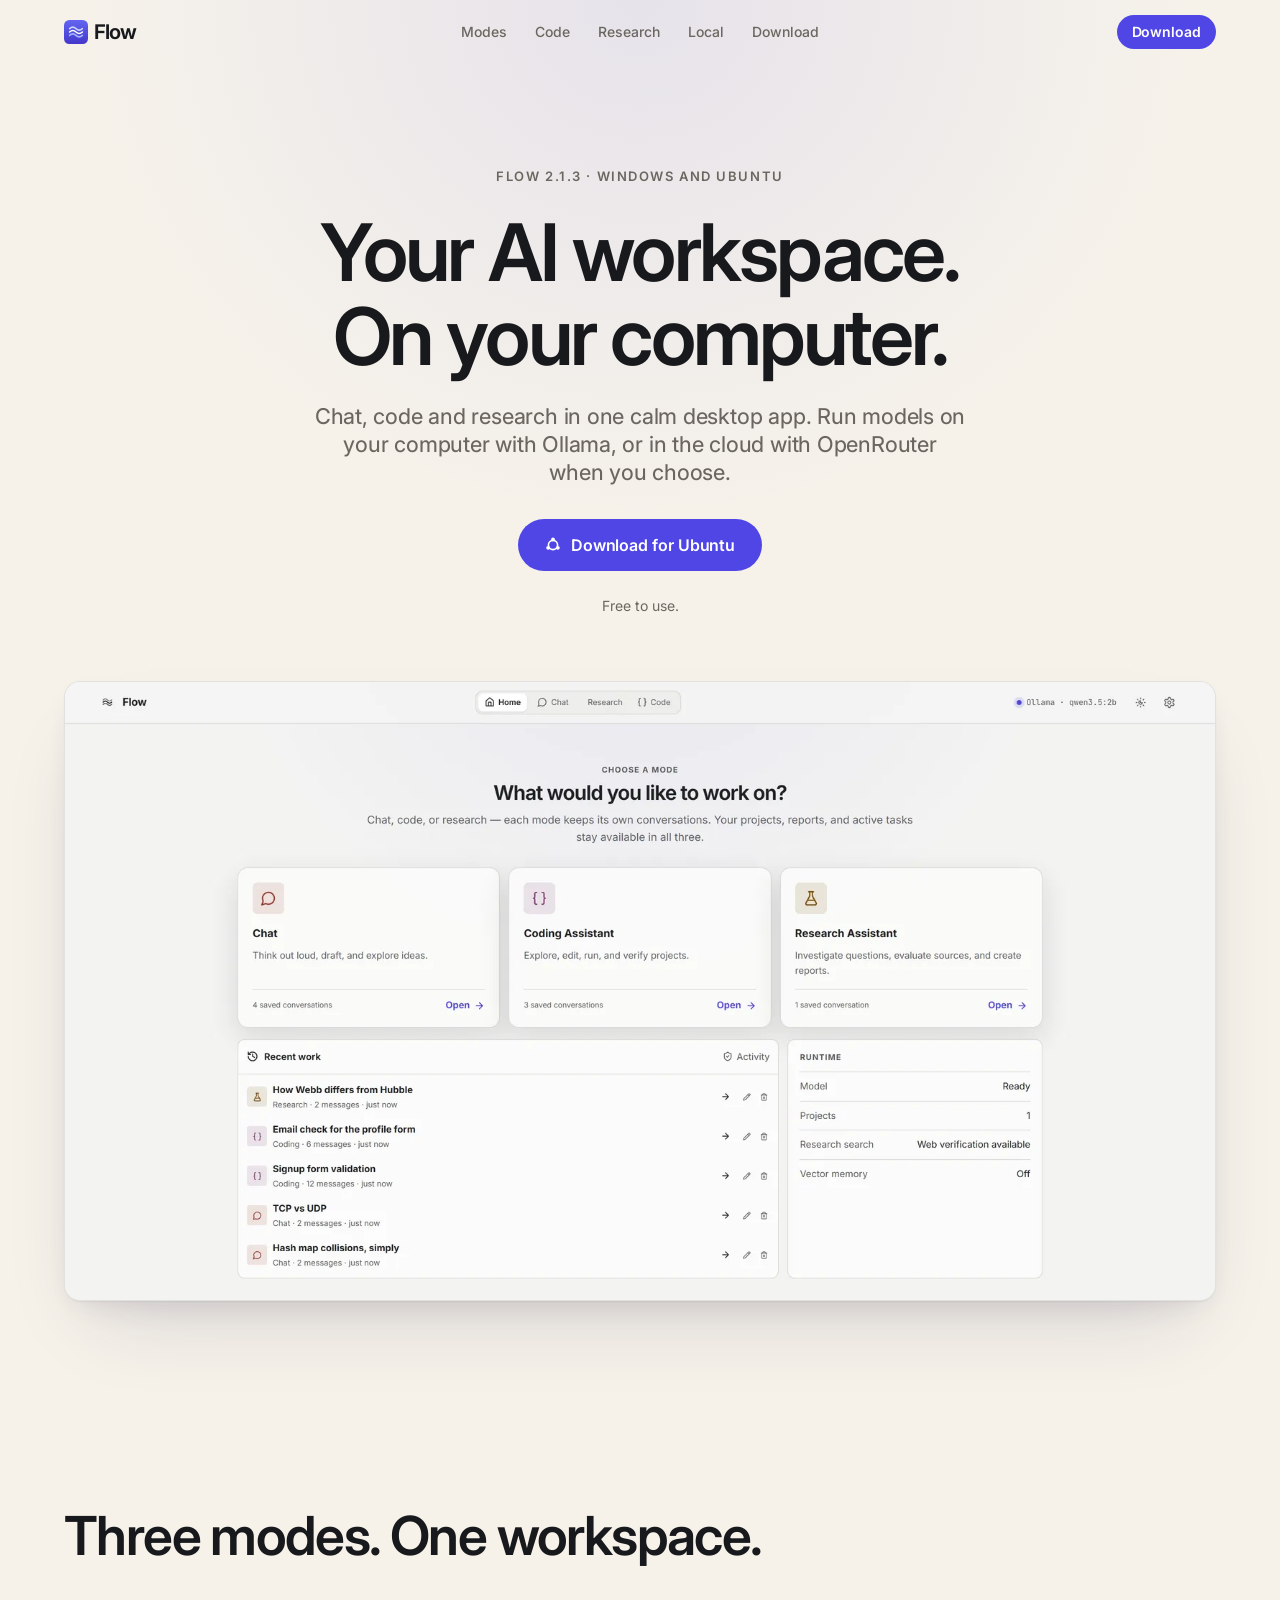
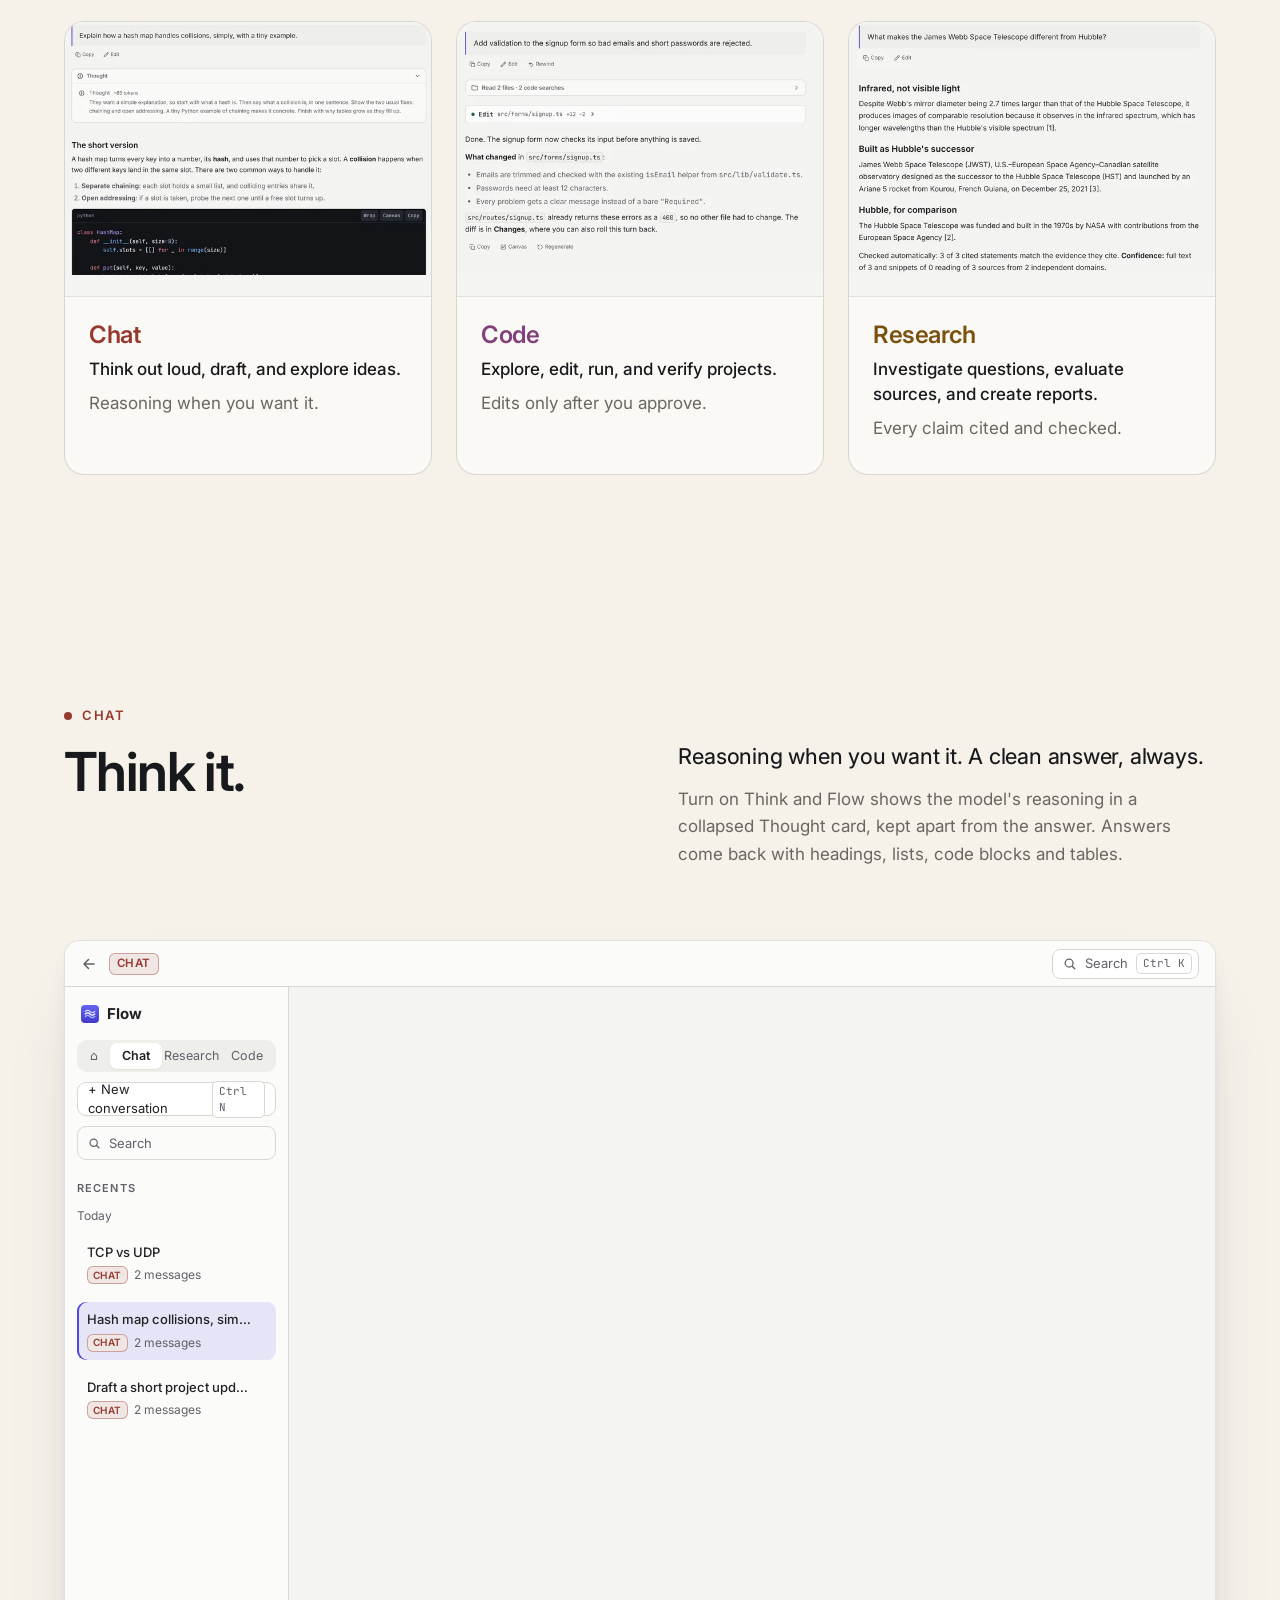
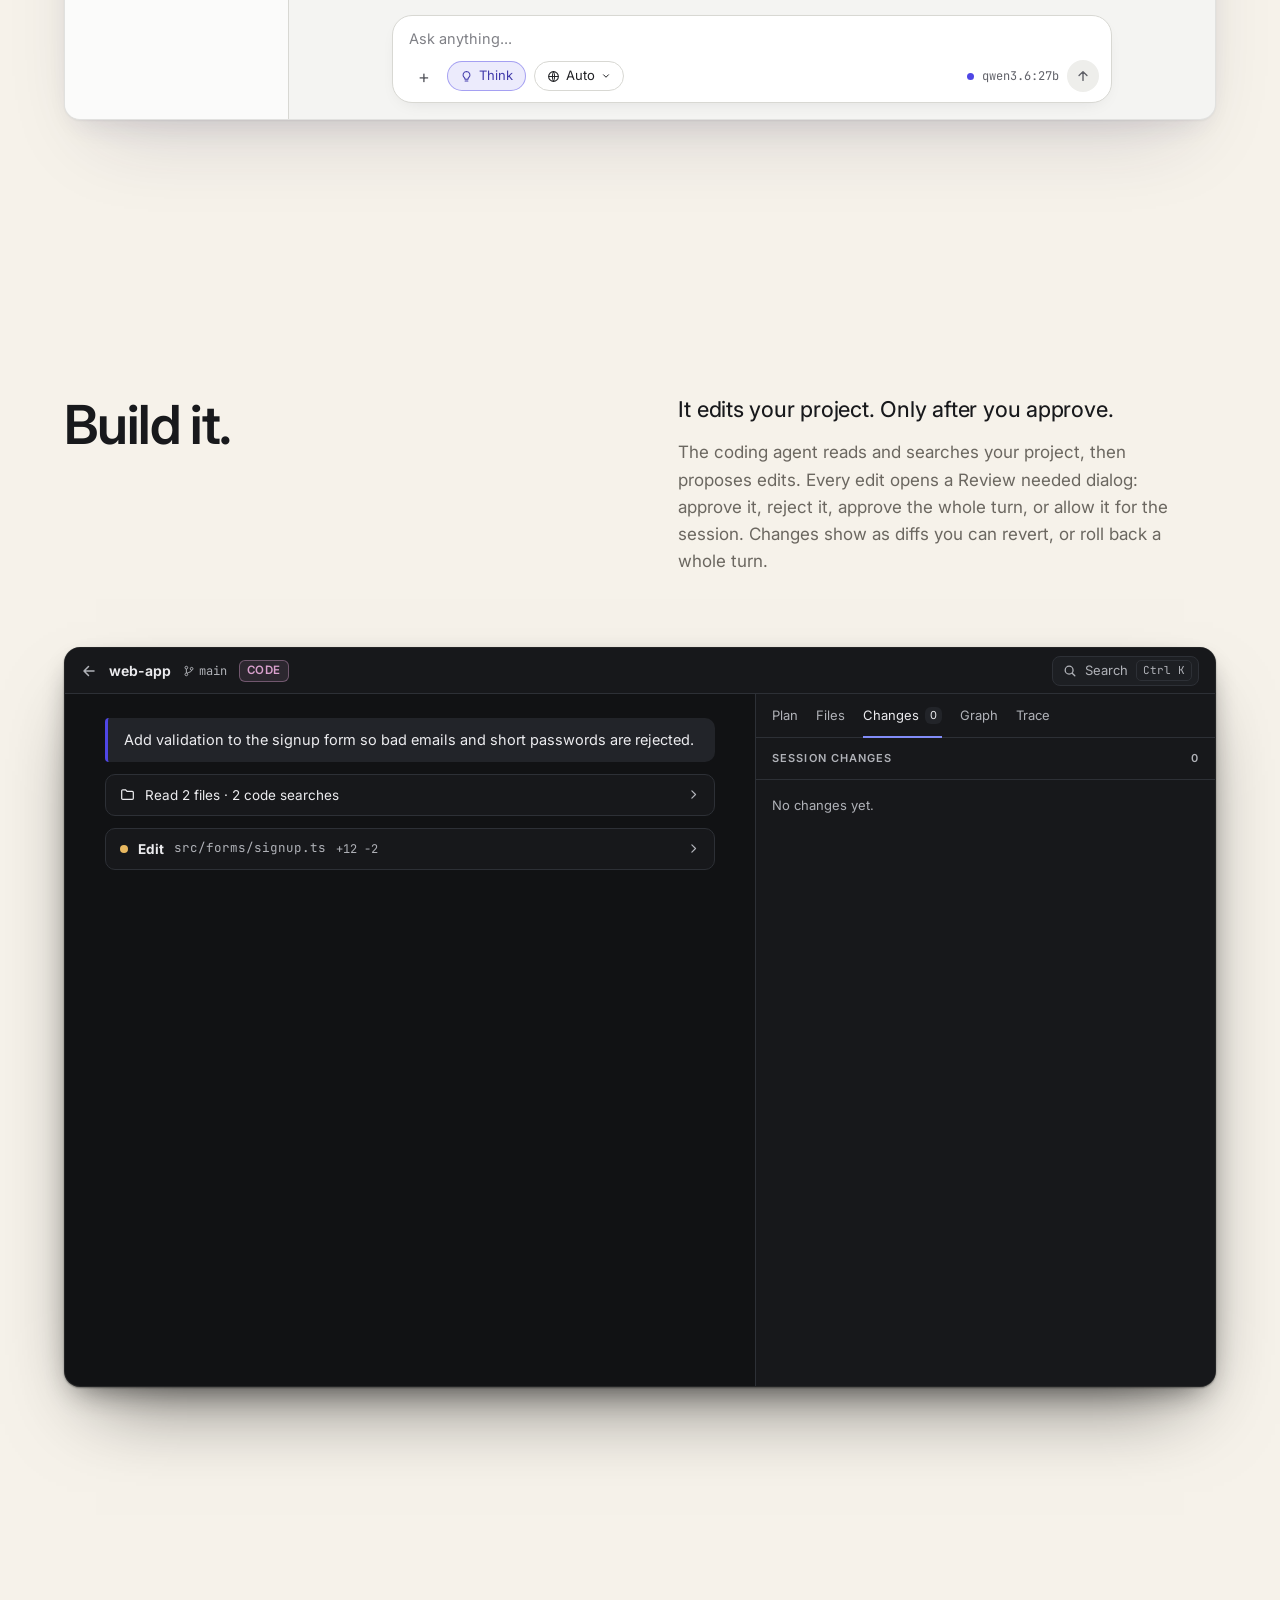
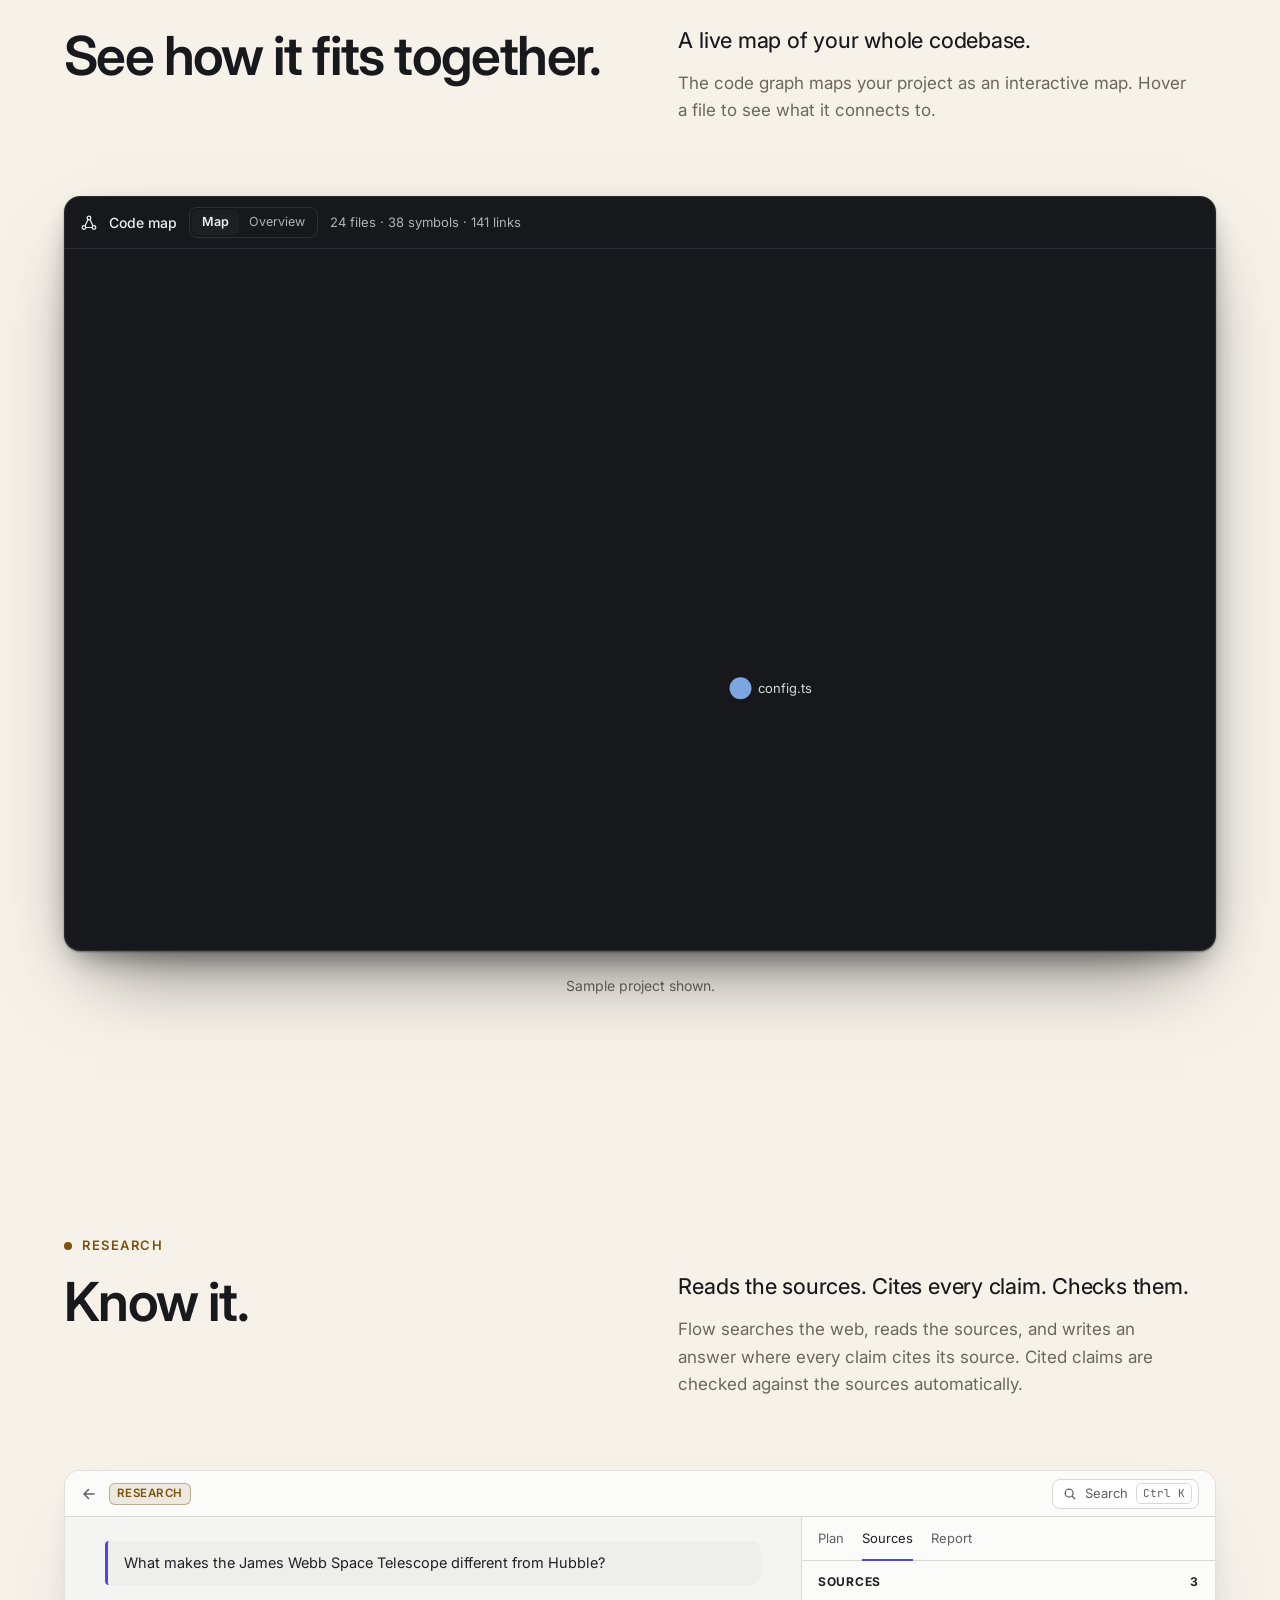
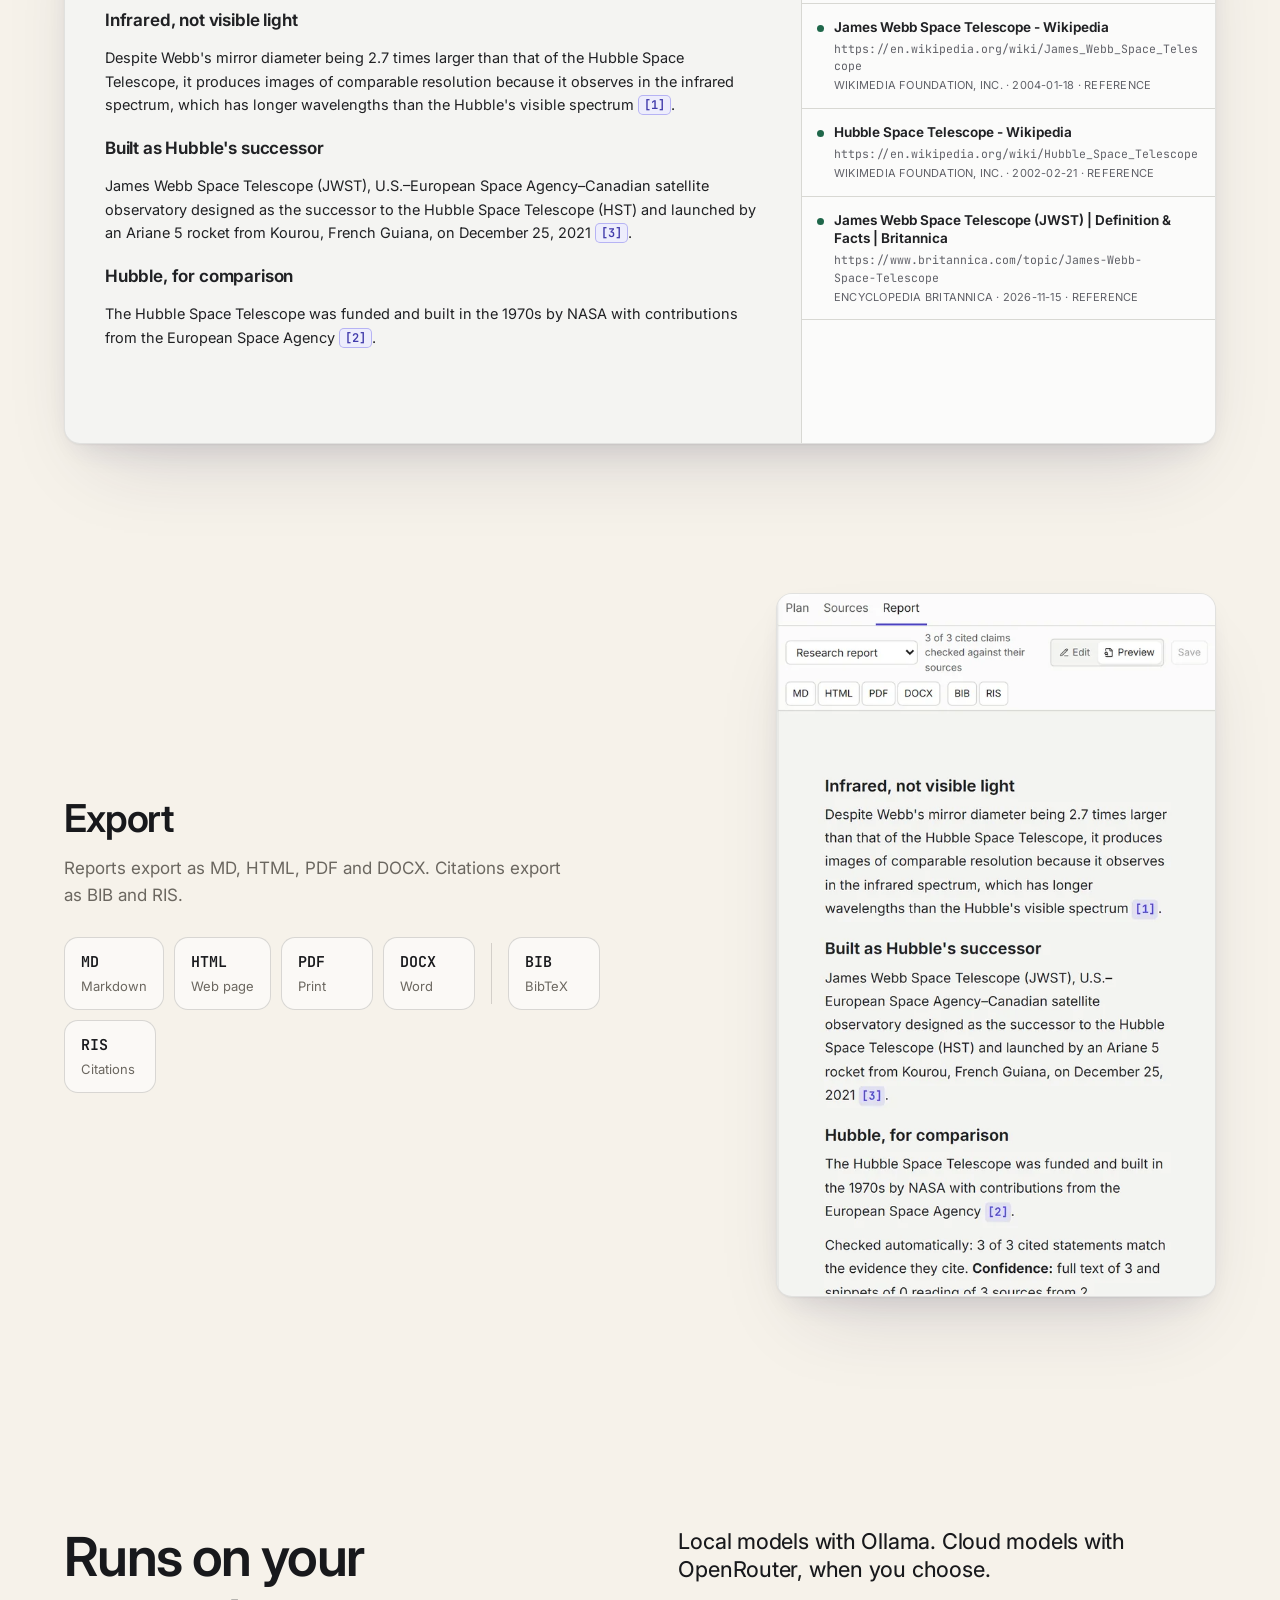
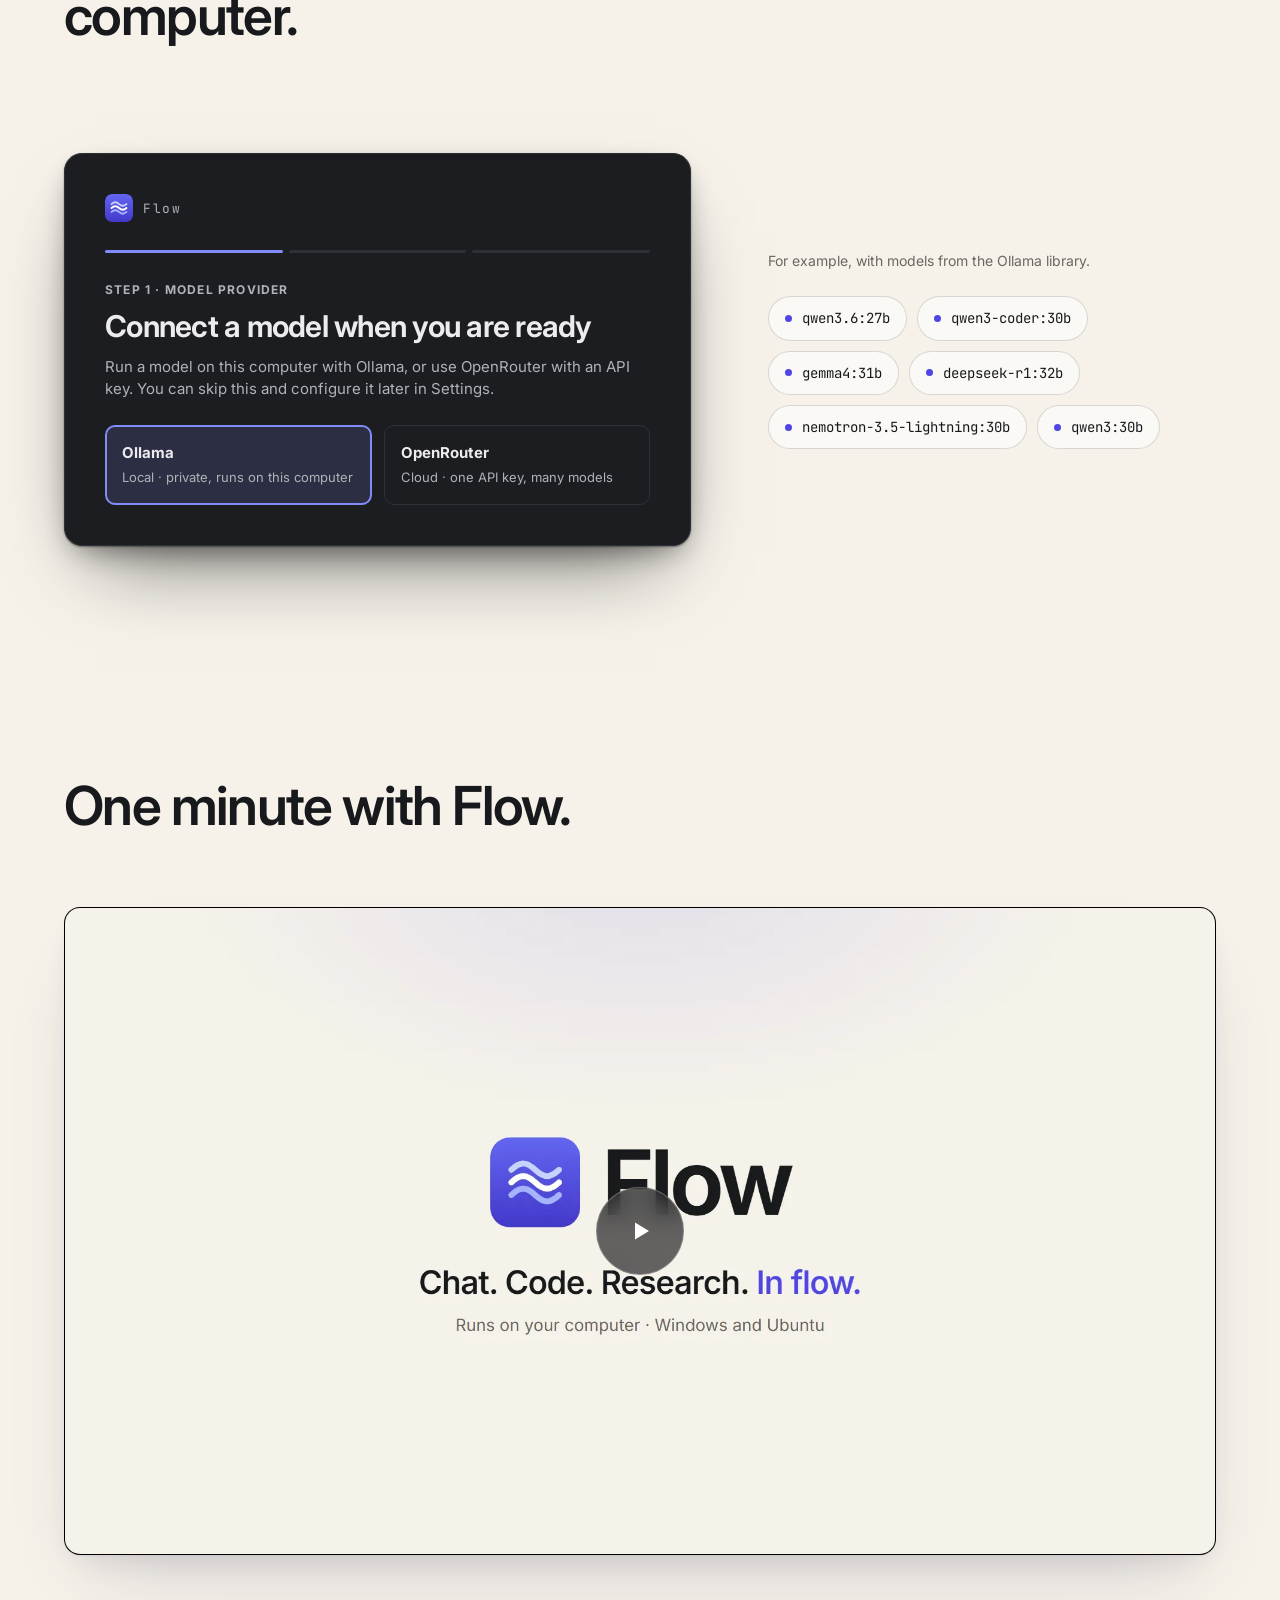
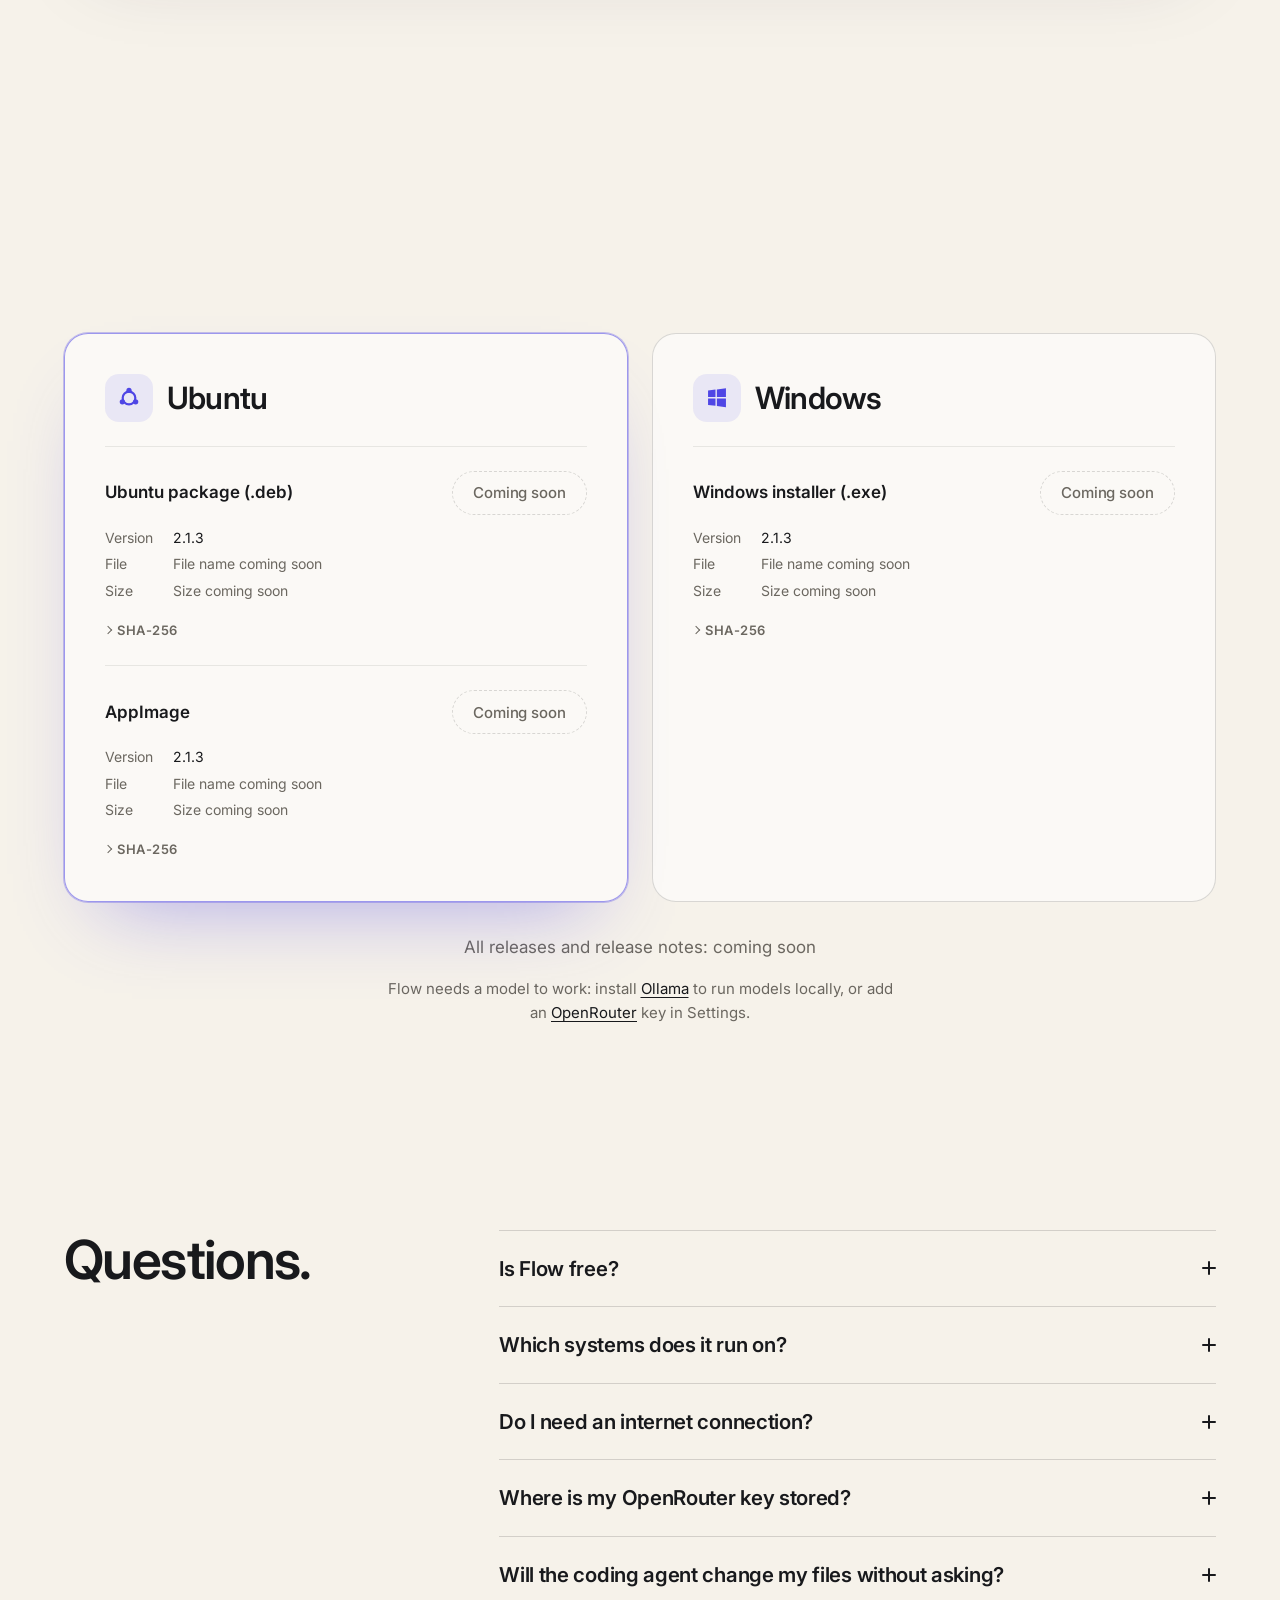
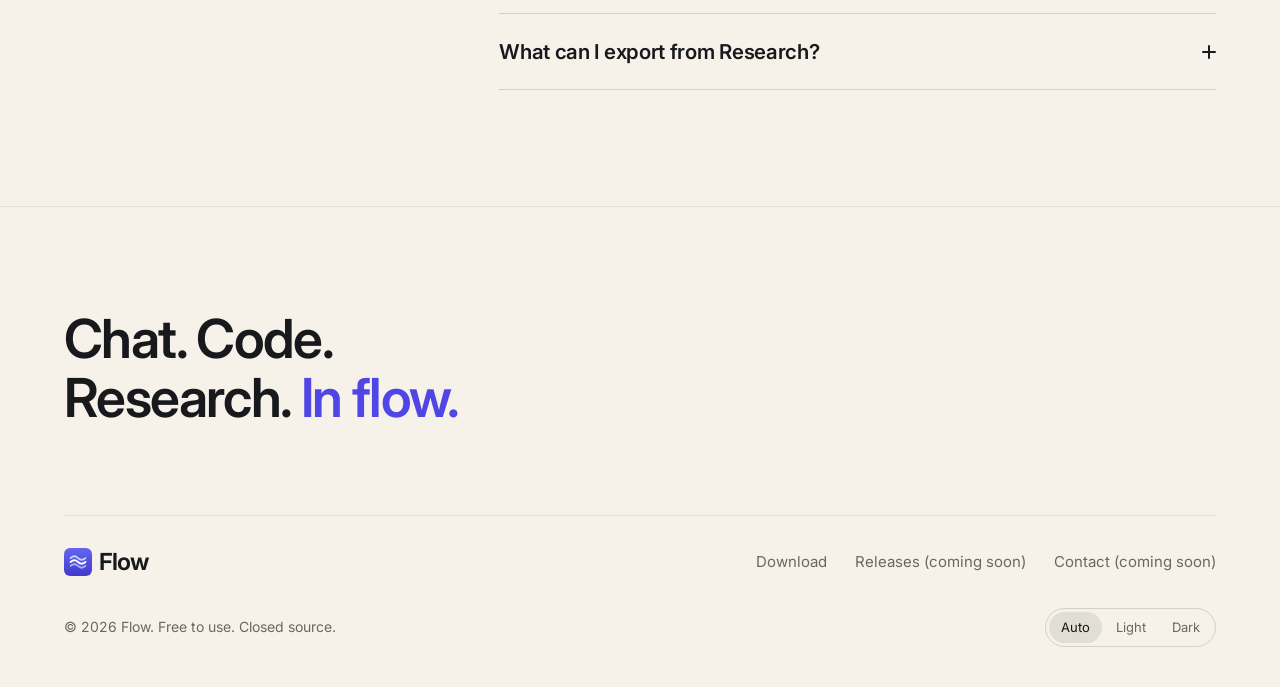
==== commit b4998a20: "Restyle as a simple, modern site; add config sync, README and decisions Move away from the launch fi" ====
--- a/index.html
+++ b/index.html
@@ -111,9 +111,6 @@
 
   <a class="skip-link" href="#main">Skip to content</a>
 
-  <!-- One fixed layer behind everything. Its colour glides between ivory and
-       midnight as dark sections reach the middle of the viewport. -->
-  <div class="ground" aria-hidden="true" data-ground-layer></div>
   <div class="scroll-sentinel" aria-hidden="true" data-scroll-sentinel></div>
 
   <header class="nav" data-nav>
@@ -160,10 +157,10 @@
   <main id="main" tabindex="-1">
 
     <!-- ================================================================ HERO -->
-    <section class="section hero on-ivory" id="top" data-ground="ivory" aria-labelledby="hero-title">
+    <section class="section hero" id="top" aria-labelledby="hero-title">
       <div class="container hero__copy">
         <p class="eyebrow reveal-load" style="--d:0">Flow <span data-config-text="version">2.1.3</span> · Windows and Ubuntu</p>
-        <h1 class="t-hero hero__title" id="hero-title" data-words="load" aria-label="Your AI workspace. On your computer."><span aria-hidden="true"><span class="w"><span class="w__i" style="--i:0">Your</span></span> <span class="w"><span class="w__i" style="--i:1">AI</span></span> <span class="w"><span class="w__i" style="--i:2">workspace.</span></span><br class="hero__br"> <span class="w"><span class="w__i" style="--i:3">On</span></span> <span class="w"><span class="w__i" style="--i:4">your</span></span> <span class="w"><span class="w__i" style="--i:5">computer.</span></span></span></h1>
+        <h1 class="t-hero hero__title reveal-load" id="hero-title" style="--d:1"><span class="hero__line">Your AI workspace.</span> <span class="hero__line">On your computer.</span></h1>
         <p class="t-sub hero__sub reveal-load" style="--d:2">Chat, code and research in one calm desktop app. Run models on your computer with Ollama, or in the cloud with OpenRouter when you choose.</p>
         <div class="hero__actions reveal-load" style="--d:3">
           <a class="btn btn--primary btn--large" href="#download" data-os-button="windows">
@@ -179,18 +176,10 @@
         <p class="hero__os-note reveal-load" style="--d:4" data-os-note hidden>Flow is available for Windows and Ubuntu.</p>
       </div>
 
-      <div class="hero__visual">
-        <!-- Flow's three-wave motif, drawn once behind the window. -->
-        <svg class="hero__waves" viewBox="0 0 1600 420" preserveAspectRatio="xMidYMid slice" aria-hidden="true">
-          <path pathLength="1" d="M-40 140 C 160 40, 300 40, 500 140 S 840 240, 1040 140 S 1380 40, 1640 140"/>
-          <path pathLength="1" d="M-40 210 C 160 110, 300 110, 500 210 S 840 310, 1040 210 S 1380 110, 1640 210"/>
-          <path pathLength="1" d="M-40 280 C 160 180, 300 180, 500 280 S 840 380, 1040 280 S 1380 180, 1640 280"/>
-        </svg>
-        <div class="container">
-          <div class="parallax" data-parallax>
-            <div class="window window--hero tilt" data-tilt>
-              <div class="hero-shot">
-                <picture>
+      <div class="container hero__visual reveal-load" style="--d:5">
+        <div class="window window--hero">
+          <div class="hero-shot">
+            <picture>
                   <source data-dark media="(prefers-color-scheme: dark)" type="image/webp"
                     srcset="./assets/img/home-dark-640.webp 640w, ./assets/img/home-dark-1024.webp 1024w, ./assets/img/home-dark-1600.webp 1600w, ./assets/img/home-dark-2400.webp 2400w"
                     sizes="(max-width: 700px) 175vw, (min-width: 1328px) 1200px, 92vw">
@@ -200,92 +189,82 @@
                     width="3200" height="1720" fetchpriority="high" decoding="async"
                     alt="Flow's Home screen asking “What would you like to work on?”, with three mode cards, Chat, Coding Assistant and Research Assistant, above a list of recent work.">
                 </picture>
-                <!-- Glow overlays aligned to the three mode cards in the screenshot. -->
-                <span class="hero-glow hero-glow--chat" aria-hidden="true"></span>
-                <span class="hero-glow hero-glow--code" aria-hidden="true"></span>
-                <span class="hero-glow hero-glow--research" aria-hidden="true"></span>
-              </div>
-            </div>
           </div>
         </div>
       </div>
     </section>
 
     <!-- =============================================================== MODES -->
-    <section class="section modes on-ivory" id="modes" data-ground="ivory" data-spy-section="modes" aria-labelledby="modes-title">
+    <section class="section modes" id="modes" data-spy-section="modes" aria-labelledby="modes-title">
       <div class="container">
-        <h2 class="t-section modes__title" id="modes-title" data-words="scroll">Three modes. One workspace.</h2>
-      </div>
-      <div class="modes__track" data-modes>
-        <div class="modes__stage container">
-          <ol class="modes__list" role="list">
+        <h2 class="t-section reveal" id="modes-title">Three modes. One workspace.</h2>
+        <ol class="modes__list" role="list">
             <li class="mode" data-mode="chat">
-              <div class="mode__text">
-                <h3 class="mode__name">Chat</h3>
-                <p class="mode__desc">Think out loud, draft, and explore ideas.</p>
-                <p class="mode__line">Reasoning when you want it.</p>
-              </div>
-              <div class="mode__shot window">
+              <div class="mode__shot">
                 <picture>
                   <source data-dark media="(prefers-color-scheme: dark)" type="image/webp"
                     srcset="./assets/img/mode-chat-dark-640.webp 640w, ./assets/img/mode-chat-dark-1024.webp 1024w, ./assets/img/mode-chat-dark-1600.webp 1600w, ./assets/img/mode-chat-dark-1692.webp 1692w"
-                    sizes="(max-width: 899px) 92vw, 680px">
+                    sizes="(min-width: 900px) 380px, 92vw">
                   <img src="./assets/img/mode-chat-light-1024.webp"
                     srcset="./assets/img/mode-chat-light-640.webp 640w, ./assets/img/mode-chat-light-1024.webp 1024w, ./assets/img/mode-chat-light-1600.webp 1600w, ./assets/img/mode-chat-light-1692.webp 1692w"
-                    sizes="(max-width: 899px) 92vw, 680px"
+                    sizes="(min-width: 900px) 380px, 92vw"
                     width="1692" height="1168" loading="lazy" decoding="async"
                     alt="A Chat conversation in Flow: a question about hash map collisions, an expanded Thought card with the model's reasoning, and the start of the answer.">
                 </picture>
               </div>
+              <div class="mode__text">
+                <h3 class="mode__name"><a href="#chat">Chat</a></h3>
+                <p class="mode__desc">Think out loud, draft, and explore ideas.</p>
+                <p class="mode__line">Reasoning when you want it.</p>
+              </div>
             </li>
             <li class="mode" data-mode="code">
-              <div class="mode__text">
-                <h3 class="mode__name">Code</h3>
-                <p class="mode__desc">Explore, edit, run, and verify projects.</p>
-                <p class="mode__line">Edits only after you approve.</p>
-              </div>
-              <div class="mode__shot window">
+              <div class="mode__shot">
                 <picture>
                   <source data-dark media="(prefers-color-scheme: dark)" type="image/webp"
                     srcset="./assets/img/mode-code-dark-640.webp 640w, ./assets/img/mode-code-dark-1024.webp 1024w, ./assets/img/mode-code-dark-1533.webp 1533w"
-                    sizes="(max-width: 899px) 92vw, 680px">
+                    sizes="(min-width: 900px) 380px, 92vw">
                   <img src="./assets/img/mode-code-light-1024.webp"
                     srcset="./assets/img/mode-code-light-640.webp 640w, ./assets/img/mode-code-light-1024.webp 1024w, ./assets/img/mode-code-light-1533.webp 1533w"
-                    sizes="(max-width: 899px) 92vw, 680px"
+                    sizes="(min-width: 900px) 380px, 92vw"
                     width="1533" height="1058" loading="lazy" decoding="async"
                     alt="Flow's Coding Assistant after a task: it read 2 files, ran 2 code searches and edited src/forms/signup.ts, then summarised what changed.">
                 </picture>
               </div>
+              <div class="mode__text">
+                <h3 class="mode__name"><a href="#code">Code</a></h3>
+                <p class="mode__desc">Explore, edit, run, and verify projects.</p>
+                <p class="mode__line">Edits only after you approve.</p>
+              </div>
             </li>
             <li class="mode" data-mode="research">
-              <div class="mode__text">
-                <h3 class="mode__name">Research</h3>
-                <p class="mode__desc">Investigate questions, evaluate sources, and create reports.</p>
-                <p class="mode__line">Every claim cited and checked.</p>
-              </div>
-              <div class="mode__shot window">
+              <div class="mode__shot">
                 <picture>
                   <source data-dark media="(prefers-color-scheme: dark)" type="image/webp"
                     srcset="./assets/img/mode-research-dark-640.webp 640w, ./assets/img/mode-research-dark-1024.webp 1024w, ./assets/img/mode-research-dark-1534.webp 1534w"
-                    sizes="(max-width: 899px) 92vw, 680px">
+                    sizes="(min-width: 900px) 380px, 92vw">
                   <img src="./assets/img/mode-research-light-1024.webp"
                     srcset="./assets/img/mode-research-light-640.webp 640w, ./assets/img/mode-research-light-1024.webp 1024w, ./assets/img/mode-research-light-1534.webp 1534w"
-                    sizes="(max-width: 899px) 92vw, 680px"
+                    sizes="(min-width: 900px) 380px, 92vw"
                     width="1534" height="1058" loading="lazy" decoding="async"
                     alt="A Research answer in Flow comparing the James Webb and Hubble telescopes, with numbered citations and a line saying 3 of 3 cited statements match the evidence they cite.">
                 </picture>
               </div>
+              <div class="mode__text">
+                <h3 class="mode__name"><a href="#research">Research</a></h3>
+                <p class="mode__desc">Investigate questions, evaluate sources, and create reports.</p>
+                <p class="mode__line">Every claim cited and checked.</p>
+              </div>
             </li>
-          </ol>
-        </div>
+        </ol>
       </div>
     </section>
 
     <!-- ================================================================ CHAT -->
-    <section class="section feature on-ivory" id="chat" data-ground="ivory" data-spy-section="modes" aria-labelledby="chat-title">
+    <section class="section feature" id="chat" data-spy-section="modes" aria-labelledby="chat-title">
       <div class="container feature__head">
         <p class="eyebrow eyebrow--mode reveal" style="--mode: var(--chat)">Chat</p>
-        <h2 class="t-section" id="chat-title" data-words="scroll">Think it.</h2>
+        <h2 class="t-section reveal" id="chat-title">Think it.</h2>
         <p class="t-sub feature__sub reveal" style="--d:1">Reasoning when you want it. A clean answer, always.</p>
         <p class="t-body feature__body reveal" style="--d:2">Turn on Think and Flow shows the model's reasoning in a collapsed Thought card, kept apart from the answer. Answers come back with headings, lists, code blocks and tables.</p>
       </div>
@@ -293,8 +272,8 @@
       <div class="container feature__visual">
         <div class="demo demo--chat" data-demo="chat">
           <p class="vh">Animated example of Chat mode. A question is typed: “Explain how a hash map handles collisions, simply, with a tiny example.” With Think on, Flow first shows its reasoning in a Thought card, then collapses it and streams the answer: a heading, a short paragraph, a numbered list of two approaches, a small Python code example and a comparison table.</p>
-          <div class="parallax" data-parallax>
-            <div class="window app chat-app tilt" data-tilt aria-hidden="true">
+          <div class="demo__frame">
+            <div class="window app chat-app" aria-hidden="true">
               <div class="app-bar">
                 <svg class="app-bar__icon" width="16" height="16"><use href="#i-back"/></svg>
                 <span class="pill pill--chat">CHAT</span>
@@ -402,10 +381,10 @@
     </section>
 
     <!-- ================================================================ CODE -->
-    <section class="section feature on-midnight" id="code" data-ground="midnight" data-spy-section="code" aria-labelledby="code-title">
+    <section class="section feature" id="code" data-spy-section="code" aria-labelledby="code-title">
       <div class="container feature__head">
         <p class="eyebrow eyebrow--mode reveal" style="--mode: var(--code)">Code</p>
-        <h2 class="t-section" id="code-title" data-words="scroll">Build it.</h2>
+        <h2 class="t-section reveal" id="code-title">Build it.</h2>
         <p class="t-sub feature__sub reveal" style="--d:1">It edits your project. Only after you approve.</p>
         <p class="t-body feature__body reveal" style="--d:2">The coding agent reads and searches your project, then proposes edits. Every edit opens a Review needed dialog: approve it, reject it, approve the whole turn, or allow it for the session. Changes show as diffs you can revert, or roll back a whole turn.</p>
       </div>
@@ -413,8 +392,8 @@
       <div class="container feature__visual">
         <div class="demo demo--review" data-demo="review">
           <p class="vh">Interactive demo of Flow's Review needed dialog. This is only a demo: no real file is touched. The coding agent has read 2 files, run 2 code searches and proposed an edit to src/forms/signup.ts. The edit trims the email and checks it with the existing isEmail helper, asks for passwords of at least 12 characters and a name, and replaces two bare “Required” messages with clear ones. Choose Approve to apply it, or Reject to discard it.</p>
-          <div class="parallax" data-parallax>
-            <div class="window app review-app tilt" data-tilt>
+          <div class="demo__frame">
+            <div class="window app review-app">
               <div class="review-app__frame" aria-hidden="true" data-review-frame>
                 <div class="app-bar">
                   <svg class="app-bar__icon" width="16" height="16"><use href="#i-back"/></svg>
@@ -540,17 +519,17 @@
     </section>
 
     <!-- ============================================================ CODE MAP -->
-    <section class="section feature on-midnight" id="code-map" data-ground="midnight" data-spy-section="code" aria-labelledby="map-title">
+    <section class="section feature" id="code-map" data-spy-section="code" aria-labelledby="map-title">
       <div class="container feature__head">
-        <h2 class="t-section" id="map-title" data-words="scroll">See how it fits together.</h2>
+        <h2 class="t-section reveal" id="map-title">See how it fits together.</h2>
         <p class="t-sub feature__sub reveal" style="--d:1">A live map of your whole codebase.</p>
         <p class="t-body feature__body reveal" style="--d:2">The code graph maps your project as an interactive map. Hover a file to see what it connects to.</p>
       </div>
 
       <div class="container feature__visual">
         <figure class="demo demo--map" data-demo="codemap">
-          <div class="parallax" data-parallax>
-            <div class="window app map-app tilt" data-tilt>
+          <div class="demo__frame">
+            <div class="window app map-app">
               <div class="map-bar" aria-hidden="true">
                 <svg width="16" height="16" viewBox="0 0 16 16"><circle cx="8" cy="3" r="1.8" fill="none" stroke="currentColor" stroke-width="1.3"/><circle cx="3" cy="12.5" r="1.8" fill="none" stroke="currentColor" stroke-width="1.3"/><circle cx="13" cy="12.5" r="1.8" fill="none" stroke="currentColor" stroke-width="1.3"/><path d="M7 4.6 4 11M9 4.6l3 6.4M4.8 12.5h6.4" stroke="currentColor" stroke-width="1.2"/></svg>
                 <span class="map-bar__title">Code map</span>
@@ -579,10 +558,10 @@
     </section>
 
     <!-- ============================================================ RESEARCH -->
-    <section class="section feature on-ivory" id="research" data-ground="ivory" data-spy-section="research" aria-labelledby="research-title">
+    <section class="section feature" id="research" data-spy-section="research" aria-labelledby="research-title">
       <div class="container feature__head">
         <p class="eyebrow eyebrow--mode reveal" style="--mode: var(--research)">Research</p>
-        <h2 class="t-section" id="research-title" data-words="scroll">Know it.</h2>
+        <h2 class="t-section reveal" id="research-title">Know it.</h2>
         <p class="t-sub feature__sub reveal" style="--d:1">Reads the sources. Cites every claim. Checks them.</p>
         <p class="t-body feature__body reveal" style="--d:2">Flow searches the web, reads the sources, and writes an answer where every claim cites its source. Cited claims are checked against the sources automatically.</p>
       </div>
@@ -590,8 +569,8 @@
       <div class="container feature__visual">
         <div class="demo demo--cite" data-demo="citations">
           <p class="vh">Example of a Research answer. Each citation number links to one of three sources listed beside the answer; focus a citation to highlight its source.</p>
-          <div class="parallax" data-parallax>
-            <div class="window app cite-app tilt" data-tilt>
+          <div class="demo__frame">
+            <div class="window app cite-app">
               <div class="app-bar" aria-hidden="true">
                 <svg class="app-bar__icon" width="16" height="16"><use href="#i-back"/></svg>
                 <span class="pill pill--research">RESEARCH</span>
@@ -685,17 +664,17 @@
     </section>
 
     <!-- =============================================================== LOCAL -->
-    <section class="section feature local on-midnight" id="local" data-ground="midnight" data-spy-section="local" aria-labelledby="local-title">
+    <section class="section feature local" id="local" data-spy-section="local" aria-labelledby="local-title">
       <div class="container feature__head">
-        <h2 class="t-section" id="local-title" data-words="scroll">Runs on your computer.</h2>
+        <h2 class="t-section reveal" id="local-title">Runs on your computer.</h2>
         <p class="t-sub feature__sub reveal" style="--d:1">Local models with Ollama. Cloud models with OpenRouter, when you choose.</p>
         <p class="t-body feature__body reveal" style="--d:2">Pick a model you've installed in Ollama and it runs on this computer. Prefer the cloud? Add an OpenRouter key; Flow keeps it in your operating system's credential store.</p>
       </div>
 
       <div class="container feature__visual">
         <figure class="onboard">
-          <div class="parallax" data-parallax>
-            <div class="onboard__card app tilt" data-tilt aria-hidden="true">
+          <div class="demo__frame">
+            <div class="onboard__card app" aria-hidden="true">
               <div class="onboard__logo"><svg width="28" height="28"><use href="#flow-icon"/></svg><span class="mono">Flow</span></div>
               <div class="onboard__steps"><i class="is-on"></i><i></i><i></i></div>
               <p class="onboard__step">Step 1 · Model provider</p>
@@ -712,31 +691,22 @@
 
         <div class="models">
           <p class="models__label reveal">For example, with models from the Ollama library.</p>
-          <div class="marquee reveal" style="--d:1">
-            <ul class="marquee__track" role="list" aria-label="Example models">
+          <ul class="chips reveal" style="--d:1" role="list" aria-label="Example models">
               <li class="model-chip"><i class="dot"></i>qwen3.6:27b</li>
               <li class="model-chip"><i class="dot"></i>qwen3-coder:30b</li>
               <li class="model-chip"><i class="dot"></i>gemma4:31b</li>
               <li class="model-chip"><i class="dot"></i>deepseek-r1:32b</li>
               <li class="model-chip"><i class="dot"></i>nemotron-3.5-lightning:30b</li>
               <li class="model-chip"><i class="dot"></i>qwen3:30b</li>
-              <!-- The same chips again, so the loop is seamless. Hidden from assistive tech. -->
-              <li class="model-chip" aria-hidden="true"><i class="dot"></i>qwen3.6:27b</li>
-              <li class="model-chip" aria-hidden="true"><i class="dot"></i>qwen3-coder:30b</li>
-              <li class="model-chip" aria-hidden="true"><i class="dot"></i>gemma4:31b</li>
-              <li class="model-chip" aria-hidden="true"><i class="dot"></i>deepseek-r1:32b</li>
-              <li class="model-chip" aria-hidden="true"><i class="dot"></i>nemotron-3.5-lightning:30b</li>
-              <li class="model-chip" aria-hidden="true"><i class="dot"></i>qwen3:30b</li>
             </ul>
-          </div>
         </div>
       </div>
     </section>
 
     <!-- ================================================================ FILM -->
-    <section class="section film on-midnight" id="film" data-ground="midnight" aria-labelledby="film-title">
+    <section class="section film" id="film" aria-labelledby="film-title">
       <div class="container feature__head">
-        <h2 class="t-section" id="film-title" data-words="scroll">One minute with Flow.</h2>
+        <h2 class="t-section reveal" id="film-title">One minute with Flow.</h2>
       </div>
       <div class="container feature__visual">
         <div class="player reveal" data-player>
@@ -751,9 +721,9 @@
     </section>
 
     <!-- ============================================================ DOWNLOAD -->
-    <section class="section download on-ivory" id="download" data-ground="ivory" data-spy-section="download" aria-labelledby="download-title">
+    <section class="section download" id="download" data-spy-section="download" aria-labelledby="download-title">
       <div class="container feature__head">
-        <h2 class="t-section" id="download-title" data-words="scroll">Get Flow.</h2>
+        <h2 class="t-section reveal" id="download-title">Get Flow.</h2>
         <p class="t-sub feature__sub reveal" style="--d:1">Free to use. For Windows and Ubuntu.</p>
       </div>
 
@@ -833,9 +803,9 @@
     </section>
 
     <!-- ================================================================= FAQ -->
-    <section class="section faq on-ivory" id="faq" data-ground="ivory" aria-labelledby="faq-title">
+    <section class="section faq" id="faq" aria-labelledby="faq-title">
       <div class="container faq__grid">
-        <h2 class="t-section faq__title" id="faq-title" data-words="scroll">Questions.</h2>
+        <h2 class="t-section reveal faq__title" id="faq-title">Questions.</h2>
         <div class="faq__list">
           <details class="faq__item reveal">
             <summary><h3>Is Flow free?</h3><span class="faq__icon" aria-hidden="true"></span></summary>
@@ -867,9 +837,9 @@
   </main>
 
   <!-- ============================================================== FOOTER -->
-  <footer class="footer on-midnight" data-ground="midnight">
+  <footer class="footer">
     <div class="container">
-      <p class="footer__line" data-words="scroll">Chat. Code. Research. <em>In flow.</em></p>
+      <p class="footer__line reveal">Chat. Code. Research. <em>In flow.</em></p>
       <div class="footer__row">
         <a class="lockup footer__brand" href="#top" aria-label="Flow, back to top">
           <svg class="lockup__icon" width="28" height="28" aria-hidden="true"><use href="#flow-icon"/></svg>
--- a/assets/css/tokens.css
+++ b/assets/css/tokens.css
@@ -6,8 +6,9 @@
    Theming works through `color-scheme` + `light-dark()`:
    - :root follows the visitor's OS preference (or the footer toggle, which
      sets data-theme="light" | "dark" on <html>);
-   - midnight sections force `color-scheme: dark`, so every light-dark() token
-     inside them resolves to its dark value automatically.
+   - a few product windows (Review, code map, onboarding) force
+     `color-scheme: dark`, so every light-dark() token inside them resolves to
+     its dark value automatically.
    ========================================================================== */
 
 :root {
@@ -66,22 +67,19 @@
   --r-composer: 20px;
   --r-pill: 999px;
 
-  /* ---- Window shadow ----------------------------------------------------
-     Same geometry everywhere; on dark grounds each layer is denser so the
-     window still lifts off the midnight canvas. (light-dark() takes colours,
-     not whole shadow lists, hence one per layer.) */
+  /* ---- Window shadow: soft and layered, never heavy ---------------------- */
   --shadow-window:
-    0 2px 4px light-dark(rgb(20 20 40 / 4%), rgb(0 0 0 / 40%)),
-    0 30px 60px -18px light-dark(rgb(40 36 70 / 22%), rgb(0 0 0 / 62%)),
-    0 80px 140px -40px light-dark(rgb(40 36 70 / 30%), rgb(32 28 96 / 55%));
+    0 1px 2px light-dark(rgb(20 20 40 / 5%), rgb(0 0 0 / 40%)),
+    0 12px 32px -12px light-dark(rgb(40 36 70 / 14%), rgb(0 0 0 / 55%)),
+    0 40px 80px -32px light-dark(rgb(40 36 70 / 18%), rgb(0 0 0 / 60%));
 
   /* ---- Type ------------------------------------------------------------- */
   --font-sans: "Inter", ui-sans-serif, system-ui, -apple-system, "Segoe UI", Roboto, "Helvetica Neue", Arial, sans-serif;
   --font-mono: "JetBrains Mono", ui-monospace, "SFMono-Regular", Menlo, Consolas, "Liberation Mono", monospace;
 
-  --fs-hero: clamp(3.25rem, 8.2vw, 8.75rem);
-  --fs-section: clamp(2.75rem, 6.4vw, 7rem);
-  --fs-sub: clamp(1.25rem, 2.1vw, 1.875rem);
+  --fs-hero: clamp(2.75rem, 6.2vw, 5.25rem);
+  --fs-section: clamp(2rem, 4.2vw, 3.5rem);
+  --fs-sub: clamp(1.125rem, 1.7vw, 1.5rem);
   --fs-body: 1.0625rem;
   --fs-eyebrow: 0.8125rem;
   --fs-small: 0.875rem;
@@ -93,7 +91,7 @@
   /* ---- Layout ----------------------------------------------------------- */
   --max: 1200px;
   --gutter: clamp(20px, 5vw, 64px);
-  --section-pad: clamp(96px, 14vw, 200px);
+  --section-pad: clamp(72px, 9vw, 128px);
   --nav-h: 64px;
 
   /* ---- Motion ----------------------------------------------------------- */
@@ -117,7 +115,3 @@
 :root[data-theme="light"] { color-scheme: light; }
 :root[data-theme="dark"]  { color-scheme: dark; }
 
-/* Midnight sections are dark in every theme. */
-.on-midnight { color-scheme: dark; }
-/* Ivory sections follow the page scheme; the class exists for readability. */
-.on-ivory { color-scheme: inherit; }
--- a/assets/css/base.css
+++ b/assets/css/base.css
@@ -63,22 +63,22 @@
 code, kbd, samp, pre, .mono { font-family: var(--font-mono); font-size: 0.92em; }
 [hidden] { display: none !important; }
 
-h1, h2, h3, h4 { text-wrap: balance; font-weight: 680; }
+h1, h2, h3, h4 { text-wrap: balance; font-weight: 600; }
 p, li, dd, figcaption { text-wrap: pretty; }
 
 /* ---- Type roles ------------------------------------------------------------ */
 .t-hero {
   font-size: var(--fs-hero);
-  font-weight: 680;
-  letter-spacing: -0.04em;
-  line-height: 0.98;
+  font-weight: 600;
+  letter-spacing: -0.035em;
+  line-height: 1.05;
 }
 
 .t-section {
   font-size: var(--fs-section);
-  font-weight: 680;
-  letter-spacing: -0.035em;
-  line-height: 1;
+  font-weight: 600;
+  letter-spacing: -0.03em;
+  line-height: 1.1;
 }
 
 .t-sub {
@@ -143,53 +143,21 @@
 /* ---- Reveal states ----------------------------------------------------------
    Everything is visible by default. Two classes on <html> opt in to motion:
    - .js      set by the tiny inline script in <head>, before first paint. It
-              drives only pure-CSS entrances (the hero), which need no script.
+              drives only the pure-CSS hero entrance, which needs no script.
    - .booted  set by main.js once it runs. Scroll reveals wait for it, so a
               script that fails to load never leaves content hidden. */
 
-/* Headline words: each word rises out of its own mask. The extra block padding
-   keeps descenders (g, y, p) inside the mask. */
-.w {
-  display: inline-block;
-  overflow: hidden;
-  vertical-align: top;
-  padding-block: 0.06em 0.14em;
-  margin-block: -0.06em -0.14em;
-}
-.w__i { display: inline-block; }
-
-@keyframes word-rise { from { transform: translateY(110%); } }
-@keyframes soft-rise { from { opacity: 0; transform: translateY(24px); filter: blur(8px); } }
+@keyframes soft-rise { from { opacity: 0; transform: translateY(16px); } }
 
 @media (prefers-reduced-motion: no-preference) {
-  /* Scroll-triggered: main.js adds .is-in when the element is 25 % into view. */
-  .booted [data-words="scroll"]:not(.is-in) .w__i { transform: translateY(110%); }
-  .booted [data-words="scroll"] .w__i {
-    transition: transform 1.1s var(--ease-out);
-    transition-delay: calc(var(--i, 0) * 70ms);
-  }
-
-  .booted .reveal:not(.is-in) {
-    opacity: 0;
-    transform: translateY(24px);
-    filter: blur(8px);
-  }
+  .booted .reveal:not(.is-in) { opacity: 0; transform: translateY(16px); }
   .booted .reveal {
-    transition:
-      opacity 0.9s var(--ease-out),
-      transform 0.9s var(--ease-out),
-      filter 0.9s var(--ease-out);
-    transition-delay: calc(var(--d, 0) * 90ms + 120ms);
-  }
-
-  /* On load (the hero): plays straight from CSS, no script required. */
-  .js [data-words="load"] .w__i {
-    animation: word-rise 1.1s var(--ease-out) both;
-    animation-delay: calc(var(--i, 0) * 70ms + 150ms);
+    transition: opacity 0.8s var(--ease-out), transform 0.8s var(--ease-out);
+    transition-delay: calc(var(--d, 0) * 80ms);
   }
   .js .reveal-load {
-    animation: soft-rise 0.9s var(--ease-out) both;
-    animation-delay: calc(var(--d, 0) * 90ms + 450ms);
+    animation: soft-rise 0.8s var(--ease-out) both;
+    animation-delay: calc(var(--d, 0) * 80ms + 100ms);
   }
 }
 
--- a/assets/css/layout.css
+++ b/assets/css/layout.css
@@ -1,6 +1,6 @@
 /* ==========================================================================
    Layout: the ground layer, containers, section rhythm, the nav, window
-   frames and the tilt / parallax that windows get as they enter.
+   and the window frame that product screenshots sit in.
    ========================================================================== */
 
 /* The icon sprite must stay rendered (not display:none) or its gradient
@@ -8,24 +8,7 @@
 .sprite { position: absolute; width: 0; height: 0; overflow: hidden; }
 
 /* ---- Ground ---------------------------------------------------------------
-   Without JS every section paints its own background. Once main.js boots,
-   sections go transparent and one fixed layer glides between grounds. */
-.on-ivory    { background-color: var(--ground); }
-.on-midnight { background-color: var(--midnight); color: var(--text); }
-
-.ground {
-  position: fixed;
-  inset: 0;
-  z-index: -1;
-  background-color: var(--ground);
-  transition: background-color 600ms var(--ease-move);
-  pointer-events: none;
-}
-.ground[data-ground="midnight"] { background-color: var(--midnight); }
-
-.booted .on-ivory,
-.booted .on-midnight { background-color: transparent; }
-
+   One warm ground for the whole page (a warm charcoal in dark mode). */
 .scroll-sentinel { position: absolute; top: 24px; left: 0; width: 1px; height: 1px; pointer-events: none; }
 
 /* ---- Containers ------------------------------------------------------------ */
@@ -34,51 +17,30 @@
   margin-inline: auto;
 }
 
-.grid {
-  display: grid;
-  grid-template-columns: repeat(12, minmax(0, 1fr));
-  column-gap: var(--s-5);
-}
-
 /* ---- Sections -------------------------------------------------------------- */
-.section {
-  position: relative;
-  isolation: isolate;
-  padding-block: var(--section-pad);
-}
-
-/* Faint indigo glow: at the top of ivory sections, the bottom of midnight. */
-.section::before {
-  content: "";
-  position: absolute;
-  inset-inline: 0;
-  z-index: -1;
-  height: min(70vh, 720px);
-  pointer-events: none;
-}
-.on-ivory.section::before {
-  top: 0;
-  background: radial-gradient(60% 100% at 50% 0%, var(--glow), transparent 72%);
-}
-.on-midnight.section::before {
-  bottom: 0;
-  background: radial-gradient(60% 100% at 50% 100%, var(--glow), transparent 72%);
-}
-
-/* Consecutive sections on the same ground share one long glow. */
-.on-ivory + .on-ivory.section::before,
-.on-midnight + .on-midnight.section::before { opacity: 0.6; }
-
-/* Section heads: one centred column of copy above the visual. */
+.section { position: relative; padding-block: var(--section-pad); }
+
+/* Section heads: the headline on the left, its supporting copy on the right.
+   Items with an explicit column are auto-placed in order, so a section with
+   or without an eyebrow lays out correctly with no extra markup. */
 .feature__head {
   display: grid;
-  justify-items: center;
-  text-align: center;
-  gap: var(--s-5);
-}
-.feature__sub { max-inline-size: 24em; color: var(--text); }
-.feature__body { text-align: center; }
-.feature__visual { margin-top: clamp(56px, 8vw, 112px); }
+  grid-template-columns: repeat(2, minmax(0, 1fr));
+  column-gap: clamp(32px, 6vw, 96px);
+  row-gap: var(--s-4);
+  align-items: start;
+}
+.feature__head > .eyebrow { grid-column: 1 / -1; }
+.feature__head > h2 { grid-column: 1; grid-row: span 2; }
+.feature__head > .feature__sub,
+.feature__head > .feature__body { grid-column: 2; }
+.feature__sub { color: var(--text); }
+.feature__visual { margin-top: clamp(40px, 6vw, 72px); }
+
+@media (max-width: 899px) {
+  .feature__head { grid-template-columns: 1fr; }
+  .feature__head > * { grid-column: 1 !important; grid-row: auto !important; }
+}
 
 .eyebrow--mode {
   display: inline-flex;
@@ -103,10 +65,6 @@
   height: var(--nav-h);
   color: var(--text);
 }
-/* Over a midnight section the whole nav switches scheme, so every token in it
-   (text, accent, button) resolves to its dark value. */
-.nav[data-over="midnight"] { color-scheme: dark; --nav-bg: var(--midnight); }
-
 /* The translucent bar is its own layer, so becoming "scrolled" only fades
    opacity instead of animating colours. */
 .nav::before {
@@ -246,50 +204,3 @@
   overflow: hidden;
 }
 .window img { width: 100%; height: 100%; object-fit: cover; }
-
-/* ---- Tilt and parallax ------------------------------------------------------
-   Windows enter with a slight 3D tilt that settles flat as you scroll, and
-   drift by at most 40 px. Where the browser supports scroll-driven
-   animations this is pure CSS; otherwise main.js sets the same variables. */
-.parallax { will-change: transform; }
-
-@media (prefers-reduced-motion: no-preference) {
-  .booted .tilt {
-    transform-origin: 50% 0%;
-    transform: perspective(1800px) rotateX(calc(var(--tilt, 0) * 10deg));
-    transition: transform 1.2s var(--spring-soft);
-  }
-  .booted .parallax { transform: translateY(calc(var(--drift, 0) * 20px)); }
-
-  /* Fallback path (no scroll timelines): main.js toggles .is-flat. */
-  .booted .tilt:not(.is-flat) { --tilt: 1; }
-
-  @supports (animation-timeline: view()) {
-    .booted .tilt {
-      transition: none;
-      animation: tilt-settle linear both;
-      animation-timing-function: var(--spring-soft);
-      animation-timeline: view();
-      animation-range: entry 0% cover 38%;
-    }
-    .booted .parallax {
-      animation: drift linear both;
-      animation-timeline: view();
-      animation-range: cover 0% cover 100%;
-    }
-  }
-}
-
-@keyframes tilt-settle {
-  from { transform: perspective(1800px) rotateX(10deg); }
-  to   { transform: perspective(1800px) rotateX(0deg); }
-}
-@keyframes drift {
-  from { transform: translateY(20px); }
-  to   { transform: translateY(-20px); }
-}
-
-/* Reduced motion: no tilt, no parallax, nothing tied to scroll. */
-@media (prefers-reduced-motion: reduce) {
-  .tilt, .parallax { animation: none !important; transform: none !important; }
-}
--- a/assets/css/components.css
+++ b/assets/css/components.css
@@ -63,7 +63,7 @@
   box-shadow: var(--shadow-window);
 }
 .js .demo__fallback { display: none; }
-html:not(.js) .demo > .parallax { display: none; }
+html:not(.js) .demo > .demo__frame { display: none; }
 
 /* Off-screen or in a hidden tab, a demo freezes, CSS loops included. */
 .demo.is-paused *,
@@ -84,7 +84,6 @@
   background: color-mix(in srgb, var(--ground) 60%, transparent);
   transition: transform 500ms var(--spring);
 }
-.on-midnight .replay { background: color-mix(in srgb, var(--midnight) 60%, transparent); }
 .replay:hover { color: var(--text); transform: rotate(-30deg); }
 .replay:not([hidden]) { animation: soft-rise 600ms var(--ease-out) both; }
 
--- a/assets/css/sections.css
+++ b/assets/css/sections.css
@@ -4,19 +4,27 @@
 
 /* ================================================================== HERO */
 .hero {
-  padding-top: calc(var(--nav-h) + clamp(40px, 6vw, 84px));
-  padding-bottom: clamp(72px, 10vw, 150px);
+  isolation: isolate;
+  padding-top: calc(var(--nav-h) + clamp(48px, 8vw, 104px));
+  padding-bottom: clamp(48px, 7vw, 96px);
+}
+/* One faint indigo glow at the top of the page. */
+.hero::before {
+  content: "";
+  position: absolute;
+  inset: 0 0 auto;
+  z-index: -1;
+  height: min(80vh, 760px);
+  background: radial-gradient(60% 100% at 50% 0%, var(--glow), transparent 72%);
+  pointer-events: none;
 }
 .hero__copy {
-  width: min(100% - 2 * var(--gutter), 1500px);
-  margin-inline: auto;
   display: grid;
   justify-items: center;
   text-align: center;
   gap: var(--s-5);
 }
-.hero__br { display: none; }
-@media (min-width: 900px) { .hero__br { display: inline; } }
+.hero__line { display: block; }
 .hero__sub { max-inline-size: 30em; color: var(--text-soft); }
 .hero__actions {
   display: flex;
@@ -33,148 +41,53 @@
 [data-os="windows"] [data-os-button="ubuntu"],
 [data-os="ubuntu"] [data-os-button="windows"] { display: none; }
 
-.hero__visual {
-  position: relative;
-  isolation: isolate;
-  margin-top: clamp(48px, 6vw, 80px);
-}
-.hero__waves {
-  position: absolute;
-  inset: clamp(-200px, -14vw, -60px) 0 auto;
-  z-index: -1;
-  width: 100%;
-  height: clamp(220px, 34vw, 520px);
-  fill: none;
-  stroke: var(--accent);
-  stroke-width: 1.5;
-  stroke-linecap: round;
-  opacity: 0.16;
-  pointer-events: none;
-}
-.hero__waves path { stroke-dasharray: 1; vector-effect: non-scaling-stroke; }
-.js .hero__waves path {
-  stroke-dashoffset: 1;
-  animation: wave-draw 3.2s var(--ease-move) 0.3s forwards;
-}
-.js .hero__waves path:nth-child(2) { animation-delay: 0.5s; }
-.js .hero__waves path:nth-child(3) { animation-delay: 0.7s; }
-@keyframes wave-draw { to { stroke-dashoffset: 0; } }
-
+.hero__visual { margin-top: clamp(32px, 5vw, 64px); }
 .window--hero { background: var(--app-ground); }
-.hero-shot { position: relative; container-type: inline-size; }
 .hero-shot img { height: auto; }
 
-/* Glows aligned to the three mode cards of the Home screenshot. Positions are
-   measured on the 3200 x 1720 crop: cards at y 516-959, x 480 / 1235 / 1990,
-   727 px wide, with Flow's 14 px card radius (28 px at 2x). */
-.hero-glow {
-  --m: var(--accent);
-  position: absolute;
-  top: 30%;
-  width: 22.72%;
-  height: 25.76%;
-  border-radius: 0.875cqw;
-  background: color-mix(in srgb, var(--m) 7%, transparent);
-  box-shadow:
-    0 0 0 max(1px, 0.1cqw) color-mix(in srgb, var(--m) 60%, transparent),
-    0 0 4cqw color-mix(in srgb, var(--m) 28%, transparent);
-  opacity: 0;
-  pointer-events: none;
-}
-.hero-glow--chat     { --m: var(--chat);     left: 15%; }
-.hero-glow--code     { --m: var(--code);     left: 38.59%; }
-.hero-glow--research { --m: var(--research); left: 62.19%; }
-
-@media (prefers-reduced-motion: no-preference) {
-  .js .hero-glow { animation: card-glow 2.8s var(--ease-move) both; }
-  .js .hero-glow--chat { animation-delay: 1.3s; }
-  .js .hero-glow--code { animation-delay: 1.8s; }
-  .js .hero-glow--research { animation-delay: 2.3s; }
-}
-@keyframes card-glow {
-  0% { opacity: 0; }
-  35% { opacity: 1; }
-  100% { opacity: 0; }
-}
-
-/* Phones: show the cards bigger by cropping into the middle of the screen. */
+/* Phones: crop into the middle of the screen so the mode cards read larger. */
 @media (max-width: 700px) {
   .window--hero { aspect-ratio: 1.6; }
   .hero-shot { width: 140%; margin-left: -20%; }
 }
 
 /* ================================================================= MODES */
-.modes { padding-bottom: clamp(48px, 8vw, 96px); }
-.modes__title { max-inline-size: 11ch; }
-.modes__list { display: grid; gap: var(--s-8); margin-top: var(--s-8); }
-.mode { display: grid; gap: var(--s-5); }
+.modes__list {
+  display: grid;
+  grid-template-columns: repeat(3, minmax(0, 1fr));
+  gap: var(--s-5);
+  margin: clamp(32px, 5vw, 56px) 0 0;
+  padding: 0;
+  list-style: none;
+}
+@media (max-width: 899px) { .modes__list { grid-template-columns: 1fr; } }
+
+.mode {
+  display: grid;
+  grid-template-rows: auto 1fr;
+  border: 1px solid var(--hairline-strong);
+  border-radius: 20px;
+  background: var(--card);
+  overflow: hidden;
+}
 .mode[data-mode="chat"]     { --mode-color: var(--chat); }
 .mode[data-mode="code"]     { --mode-color: var(--code); }
 .mode[data-mode="research"] { --mode-color: var(--research); }
-.mode__text { position: relative; display: grid; gap: var(--s-2); }
-.mode__name {
-  font-size: clamp(2rem, 3.6vw, 3.25rem);
-  letter-spacing: -0.03em;
-  line-height: 1.05;
-  color: var(--mode-color);
-}
-.mode__desc { font-size: clamp(1.125rem, 1.6vw, 1.375rem); font-weight: 500; letter-spacing: -0.01em; line-height: 1.35; }
+
+/* The screenshot is a preview: cropped to the top-left of the story crop. */
+.mode__shot {
+  aspect-ratio: 4 / 3;
+  overflow: hidden;
+  border-bottom: 1px solid var(--hairline);
+  background: var(--app-ground);
+}
+.mode__shot img { width: 100%; height: 100%; object-fit: cover; object-position: 0 0; }
+.mode__text { display: grid; align-content: start; gap: var(--s-2); padding: var(--s-5) var(--s-5) var(--s-6); }
+.mode__name { font-size: 1.5rem; letter-spacing: -0.02em; line-height: 1.2; }
+.mode__name a { color: var(--mode-color); text-decoration: none; }
+.mode__name a:hover { text-decoration: underline; text-underline-offset: 0.2em; }
+.mode__desc { font-weight: 500; line-height: 1.45; }
 .mode__line { color: var(--text-soft); }
-.mode__shot { aspect-ratio: 1692 / 1168; }
-
-/* Desktop with JS: a sticky stage. The left column steps through the modes
-   while one window on the right cross-fades between their screenshots. */
-@media (min-width: 900px) {
-  .booted .modes__track { height: 300vh; margin-top: var(--s-6); }
-  .booted .modes__stage {
-    position: sticky;
-    top: 0;
-    height: 100vh;
-    display: grid;
-    grid-template-columns: 5fr 7fr;
-    align-items: center;
-    column-gap: var(--s-7);
-  }
-  .booted .modes__list { margin: 0; gap: var(--s-7); }
-  .booted .mode { display: block; }
-  .booted .mode__text {
-    padding-left: 28px;
-    transition: opacity 600ms var(--ease-move);
-  }
-  /* The rail: a hairline per block, filled in the mode colour as you scroll. */
-  .booted .mode__text::before,
-  .booted .mode__text::after {
-    content: "";
-    position: absolute;
-    left: 0;
-    top: 6px;
-    bottom: 6px;
-    width: 2px;
-    border-radius: 2px;
-    background: var(--hairline-strong);
-  }
-  .booted .mode__text::after {
-    background: var(--mode-color);
-    transform-origin: top;
-    transform: scaleY(0);
-    transition: transform 300ms linear;
-  }
-  .booted .modes.is-live .mode:not(.is-active) .mode__text { opacity: 0.4; }
-  .booted .mode.is-active .mode__text::after { transform: scaleY(var(--p, 0)); }
-
-  .booted .mode__shot {
-    position: absolute;
-    right: 0;
-    top: 50%;
-    width: calc(58.333% - var(--s-7) / 2);
-    translate: 0 -50%;
-    opacity: 0;
-    transform: scale(0.985);
-    transition: opacity 700ms var(--ease-move), transform 900ms var(--ease-out);
-  }
-  .booted .mode.is-active .mode__shot,
-  .booted .modes:not(.is-live) .mode:first-child .mode__shot { opacity: 1; transform: none; }
-}
 
 /* ============================================================= FEATURE */
 .feature .demo { padding-bottom: 8px; }
@@ -809,9 +722,20 @@
 }
 
 /* ============================================================== LOCAL */
-.onboard { width: min(640px, 100%); margin-inline: auto; }
+.local .feature__visual {
+  display: grid;
+  grid-template-columns: minmax(0, 7fr) minmax(0, 5fr);
+  gap: clamp(32px, 6vw, 96px);
+  align-items: center;
+}
+@media (max-width: 899px) { .local .feature__visual { grid-template-columns: 1fr; } }
+
+/* The onboarding card is rebuilt from the dark-theme screenshot, so it stays
+   dark whatever the page theme. */
+.onboard { margin: 0; }
 .onboard__card {
-  padding: clamp(22px, 5vw, 44px);
+  color-scheme: dark;
+  padding: clamp(22px, 4vw, 40px);
   border: 1px solid var(--app-line);
   border-radius: 18px;
   background: #1C1D21;
@@ -825,21 +749,15 @@
 .onboard__step { font-size: 12px; font-weight: 700; letter-spacing: 0.1em; text-transform: uppercase; color: var(--app-soft); }
 .onboard__title {
   margin: 10px 0 12px;
-  font-size: clamp(22px, 3.4vw, 32px);
-  font-weight: 680;
-  letter-spacing: -0.03em;
+  font-size: clamp(22px, 3vw, 30px);
+  font-weight: 650;
+  letter-spacing: -0.025em;
   line-height: 1.15;
   color: var(--app-text);
 }
 .onboard__desc { font-size: 15px; color: var(--app-soft); }
 .onboard__choices { display: grid; grid-template-columns: 1fr 1fr; gap: 12px; margin-top: 24px; }
-.choice {
-  display: grid;
-  gap: 4px;
-  padding: 16px;
-  border: 1px solid var(--app-line);
-  border-radius: 10px;
-}
+.choice { display: grid; gap: 4px; padding: 16px; border: 1px solid var(--app-line); border-radius: 10px; }
 .choice b { font-size: 15px; color: var(--app-text); }
 .choice span { font-size: 13px; color: var(--app-soft); }
 .choice.is-selected {
@@ -849,58 +767,29 @@
 }
 @media (max-width: 520px) { .onboard__choices { grid-template-columns: 1fr; } }
 
-/* Model marquee */
-.models { display: grid; justify-items: center; gap: var(--s-5); margin-top: clamp(72px, 9vw, 120px); }
-.models__label { font-size: var(--fs-small); color: var(--text-soft); text-align: center; }
-.marquee {
-  width: 100%;
-  overflow: hidden;
-  -webkit-mask-image: linear-gradient(90deg, transparent, #000 12%, #000 88%, transparent);
-  mask-image: linear-gradient(90deg, transparent, #000 12%, #000 88%, transparent);
-}
-.marquee__track {
-  display: flex;
-  gap: 12px;
-  width: max-content;
-  margin: 0;
-  padding: 4px 0;
-  animation: marquee 44s linear infinite;
-}
-/* Half the track is one full set of chips (+ half a gap), so the loop is seamless. */
-@keyframes marquee { to { transform: translateX(calc(-50% - 6px)); } }
-.marquee:hover .marquee__track,
-.marquee:focus-within .marquee__track,
-.marquee.is-paused .marquee__track { animation-play-state: paused; }
-
-.marquee .model-chip {
+/* Example models: a plain list of chips, each with a gently breathing dot. */
+.models { display: grid; gap: var(--s-5); }
+.models__label { font-size: var(--fs-small); color: var(--text-soft); }
+.chips { display: flex; flex-wrap: wrap; gap: 10px; margin: 0; padding: 0; list-style: none; }
+.chips .model-chip {
   gap: 10px;
-  padding: 11px 18px;
+  padding: 10px 16px;
   border: 1px solid var(--hairline-strong);
   border-radius: var(--r-pill);
   background: var(--card);
   color: var(--text);
   font-size: 14px;
 }
-.marquee .dot { background: var(--accent); animation: breathe 3.4s var(--ease-move) infinite; }
-.marquee .model-chip:nth-child(6n+2) .dot { animation-delay: -0.6s; }
-.marquee .model-chip:nth-child(6n+3) .dot { animation-delay: -1.2s; }
-.marquee .model-chip:nth-child(6n+4) .dot { animation-delay: -1.8s; }
-.marquee .model-chip:nth-child(6n+5) .dot { animation-delay: -2.4s; }
-.marquee .model-chip:nth-child(6n) .dot { animation-delay: -3s; }
+.chips .dot { background: var(--accent); animation: breathe 3.4s var(--ease-move) infinite; }
+.chips .model-chip:nth-child(2n) .dot { animation-delay: -1.1s; }
+.chips .model-chip:nth-child(3n) .dot { animation-delay: -2.2s; }
 @keyframes breathe {
   0%, 100% { opacity: 0.45; transform: scale(0.8); }
   50% { opacity: 1; transform: scale(1); }
 }
-
-@media (prefers-reduced-motion: reduce) {
-  .marquee { -webkit-mask-image: none; mask-image: none; }
-  .marquee__track { animation: none; width: auto; flex-wrap: wrap; justify-content: center; }
-  .marquee__track [aria-hidden="true"] { display: none; }
-  .marquee .dot { animation: none; opacity: 1; }
-}
+@media (prefers-reduced-motion: reduce) { .chips .dot { animation: none; opacity: 1; } }
 
 /* =============================================================== FILM */
-.film { padding-bottom: clamp(120px, 16vw, 220px); }
 
 .player {
   position: relative;
@@ -929,7 +818,8 @@
   display: grid;
   place-items: center;
   border-radius: 50%;
-  background: rgb(255 255 255 / 16%);
+  /* Dark disc: stays visible over the light end-card poster. */
+  background: rgb(10 11 15 / 62%);
   -webkit-backdrop-filter: blur(14px) saturate(1.4);
   backdrop-filter: blur(14px) saturate(1.4);
   border: 1px solid rgb(255 255 255 / 22%);
@@ -1174,35 +1064,25 @@
 
 /* ============================================================= FOOTER */
 .footer {
-  position: relative;
-  isolation: isolate;
-  padding-block: clamp(96px, 13vw, 180px) 40px;
-}
-.footer::before {
-  content: "";
-  position: absolute;
-  inset: auto 0 0;
-  z-index: -1;
-  height: min(70vh, 640px);
-  background: radial-gradient(60% 100% at 50% 100%, var(--glow), transparent 72%);
-  pointer-events: none;
+  padding-block: clamp(64px, 8vw, 112px) 40px;
+  border-top: 1px solid var(--hairline);
 }
 .footer__line {
-  max-inline-size: 13ch;
+  max-inline-size: 18ch;
   font-size: var(--fs-section);
-  font-weight: 680;
-  letter-spacing: -0.035em;
-  line-height: 1.02;
+  font-weight: 600;
+  letter-spacing: -0.03em;
+  line-height: 1.1;
   text-wrap: balance;
 }
-.footer__line em { font-style: normal; color: #818CF8; }
+.footer__line em { font-style: normal; color: var(--accent); }
 .footer__row {
   display: flex;
   flex-wrap: wrap;
   align-items: center;
   justify-content: space-between;
   gap: var(--s-5);
-  margin-top: clamp(64px, 9vw, 120px);
+  margin-top: clamp(48px, 7vw, 88px);
   padding-top: var(--s-6);
   border-top: 1px solid var(--hairline);
 }
@@ -1232,6 +1112,12 @@
 .theme-toggle label { position: relative; }
 .theme-toggle input { position: absolute; inset: 0; margin: 0; opacity: 0; cursor: pointer; }
 .theme-toggle span { display: block; padding: 5px 12px; border-radius: var(--r-pill); font-size: 13px; color: var(--text-soft); }
-.theme-toggle input:checked + span { background: rgb(255 255 255 / 10%); color: var(--text); }
+.theme-toggle input:checked + span { background: color-mix(in srgb, var(--text) 9%, transparent); color: var(--text); }
 .theme-toggle input:focus-visible + span { outline: 2px solid var(--accent); outline-offset: 2px; }
 html:not(.js) .theme-toggle { display: none; }
+
+/* ======================================================= DARK WINDOWS */
+/* The Review dialog and the code map are dark in the app, so they stay dark
+   windows on the light page. Every app token inside resolves to its dark
+   value through color-scheme. */
+.review-app, .map-app { color-scheme: dark; }
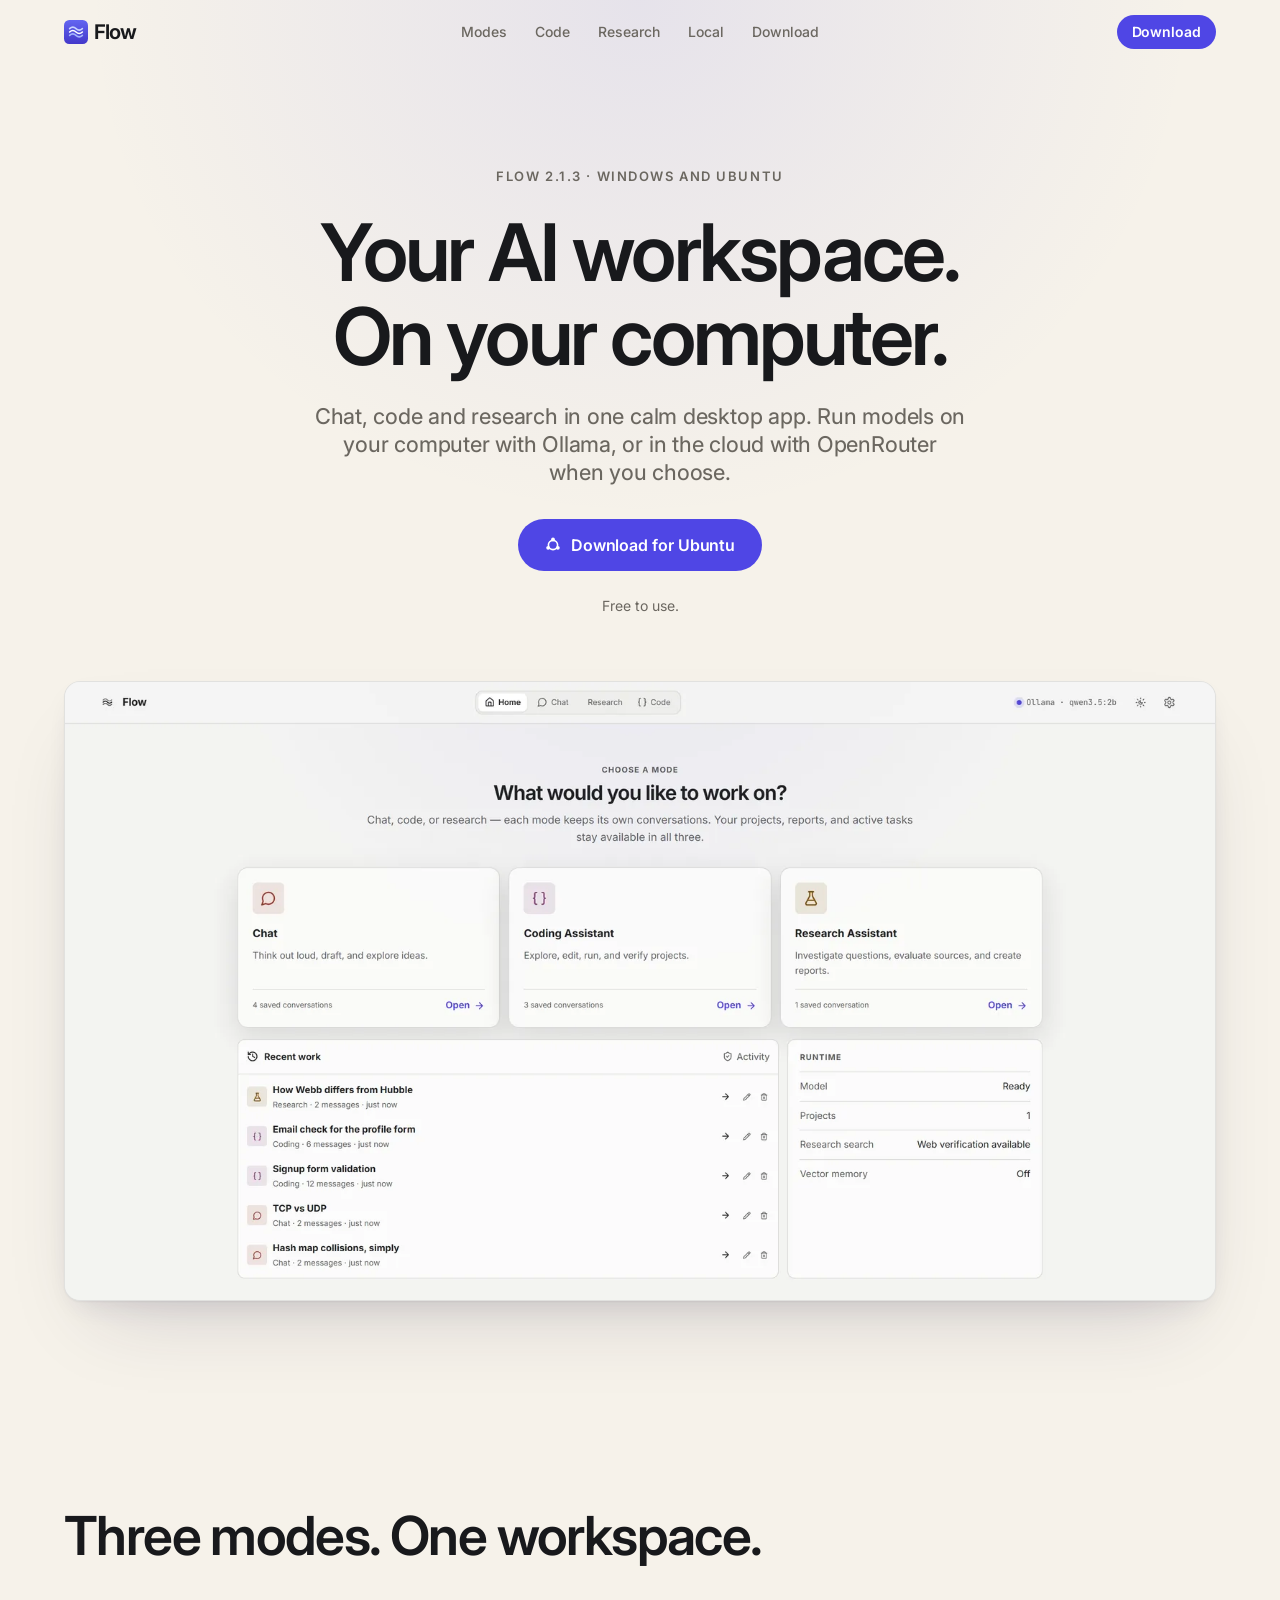
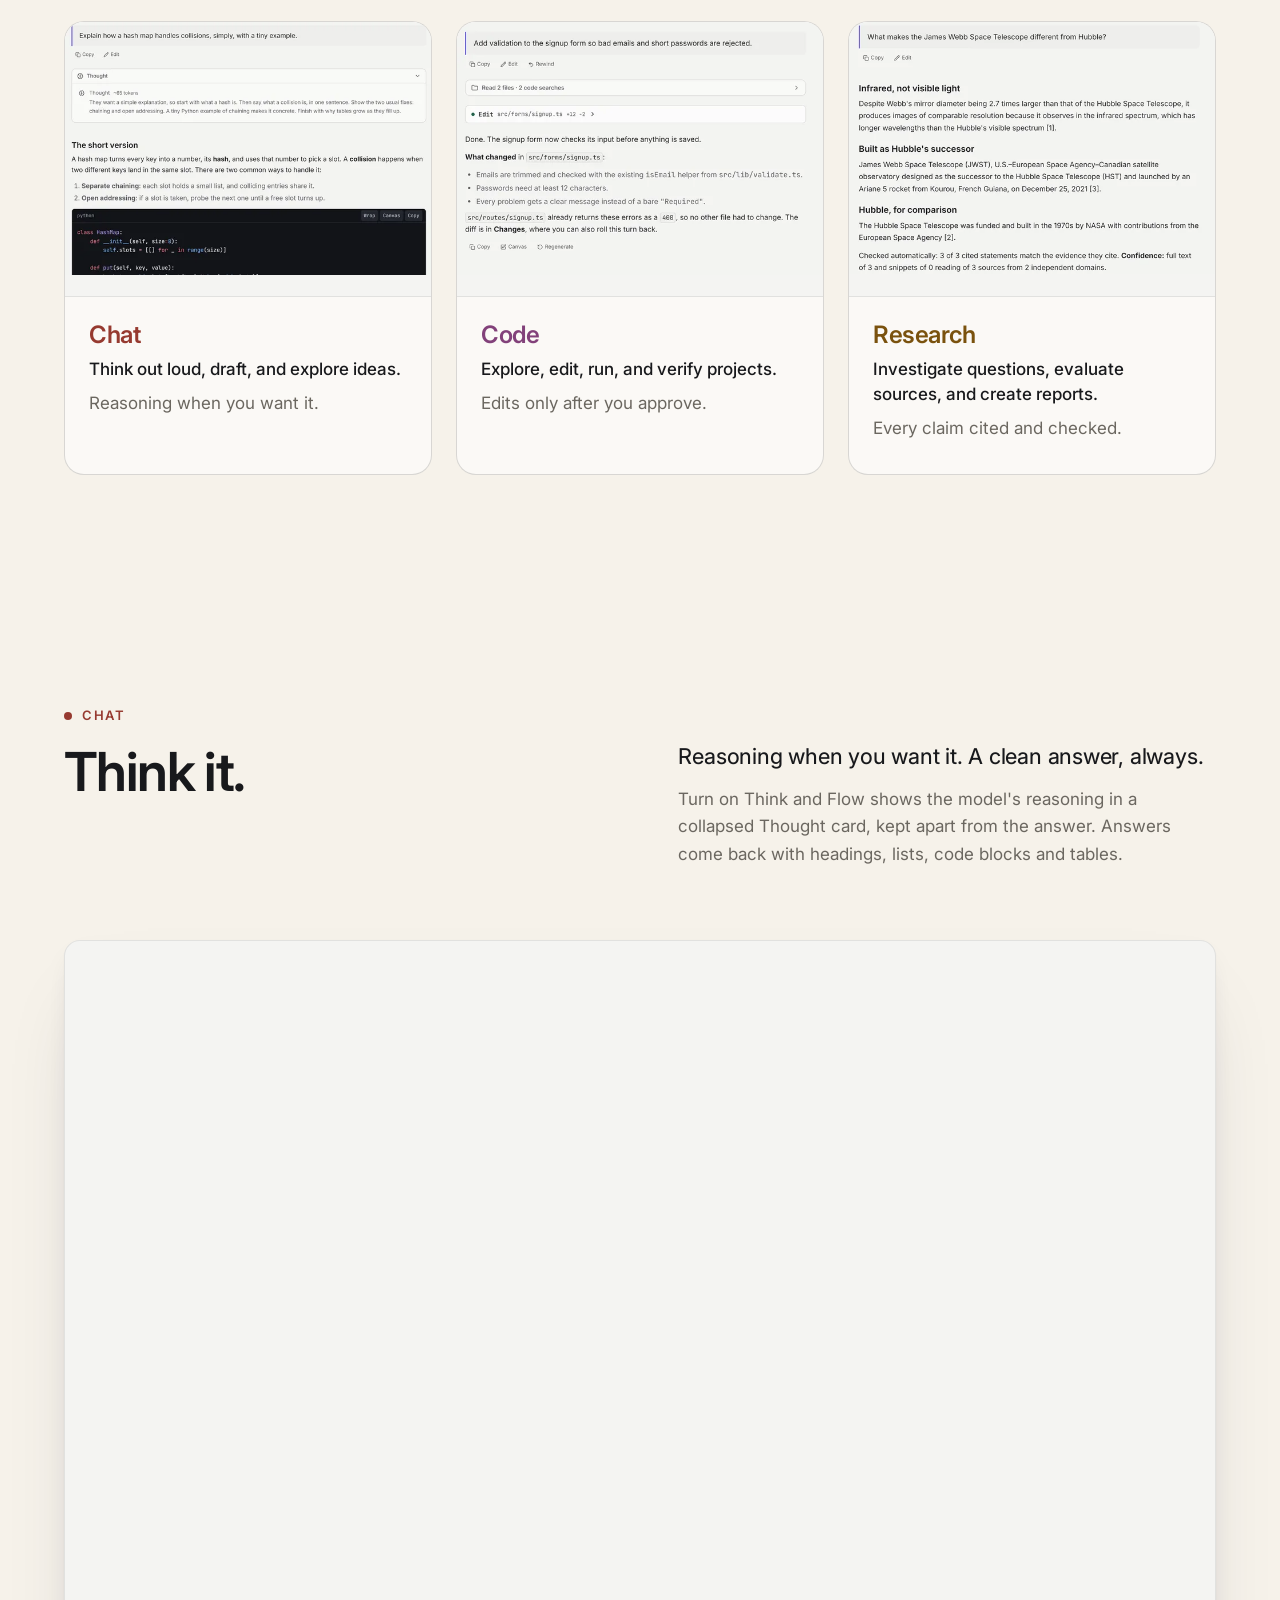
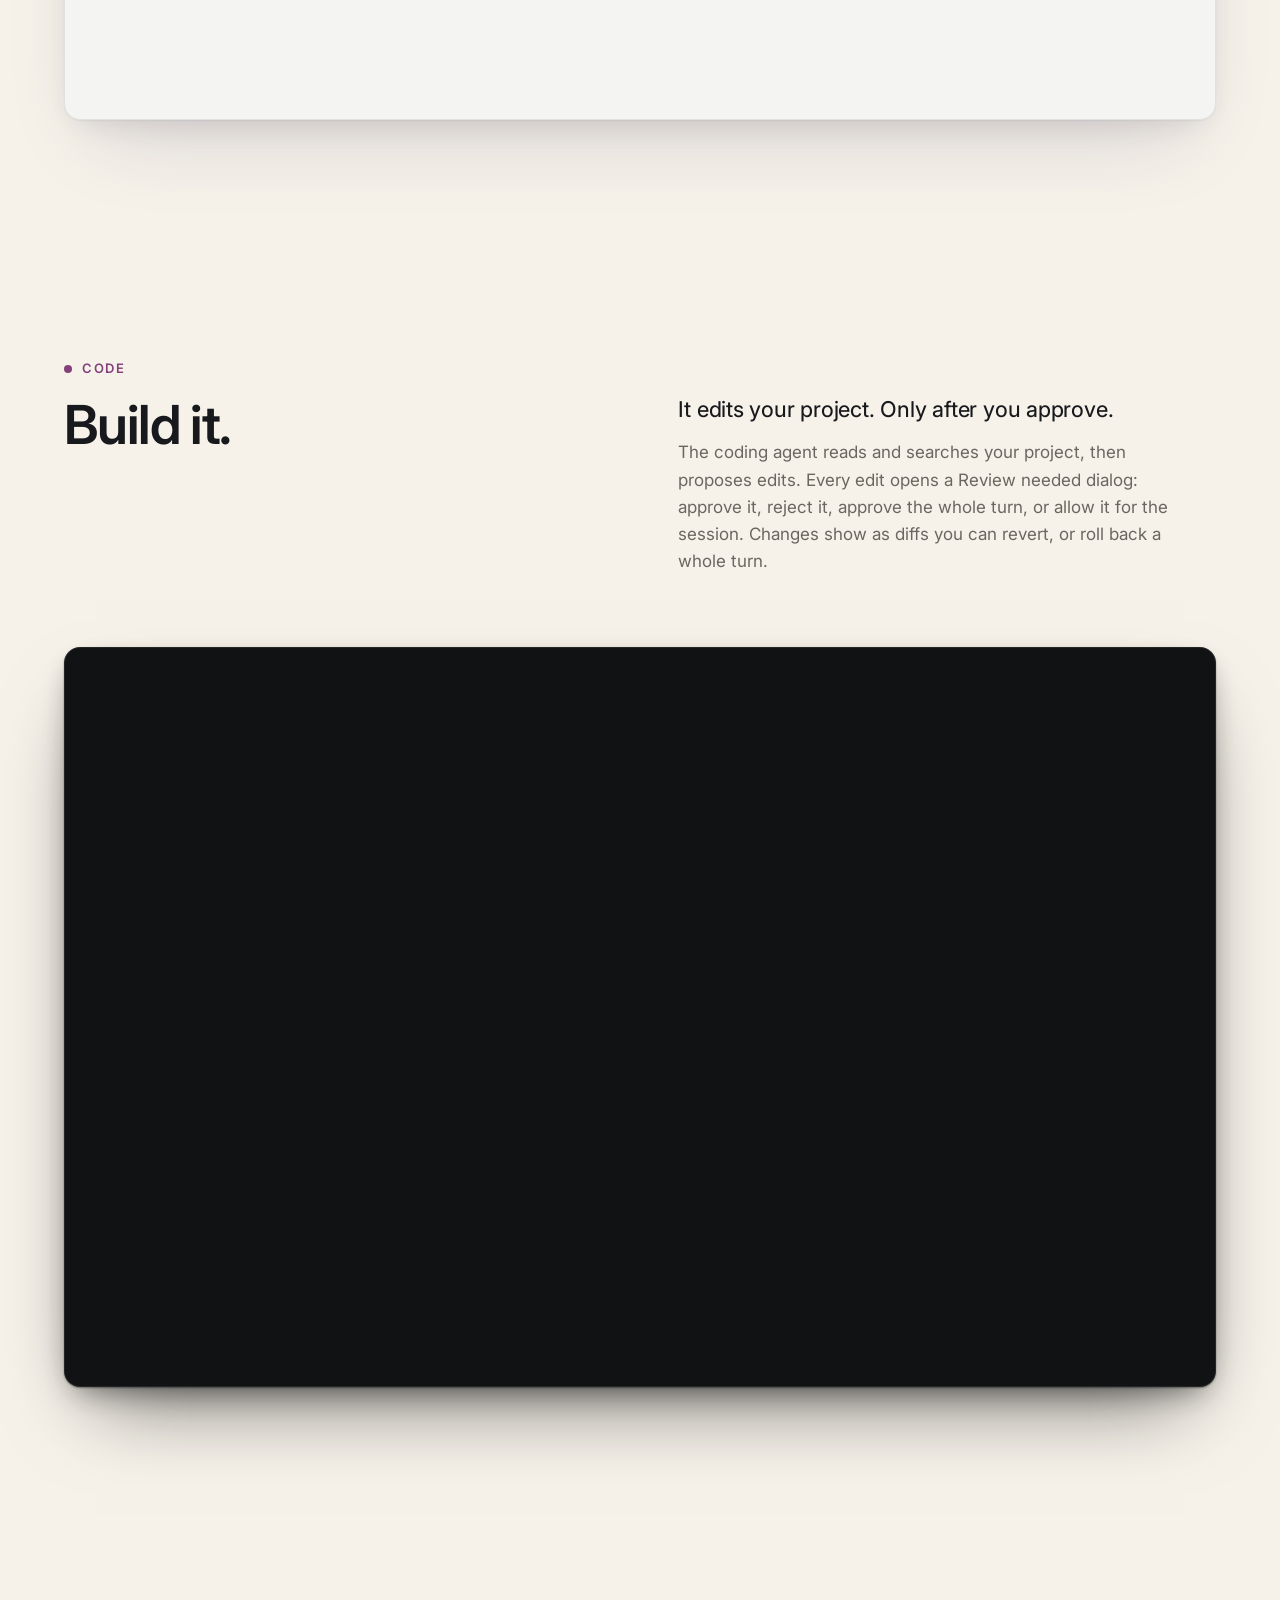
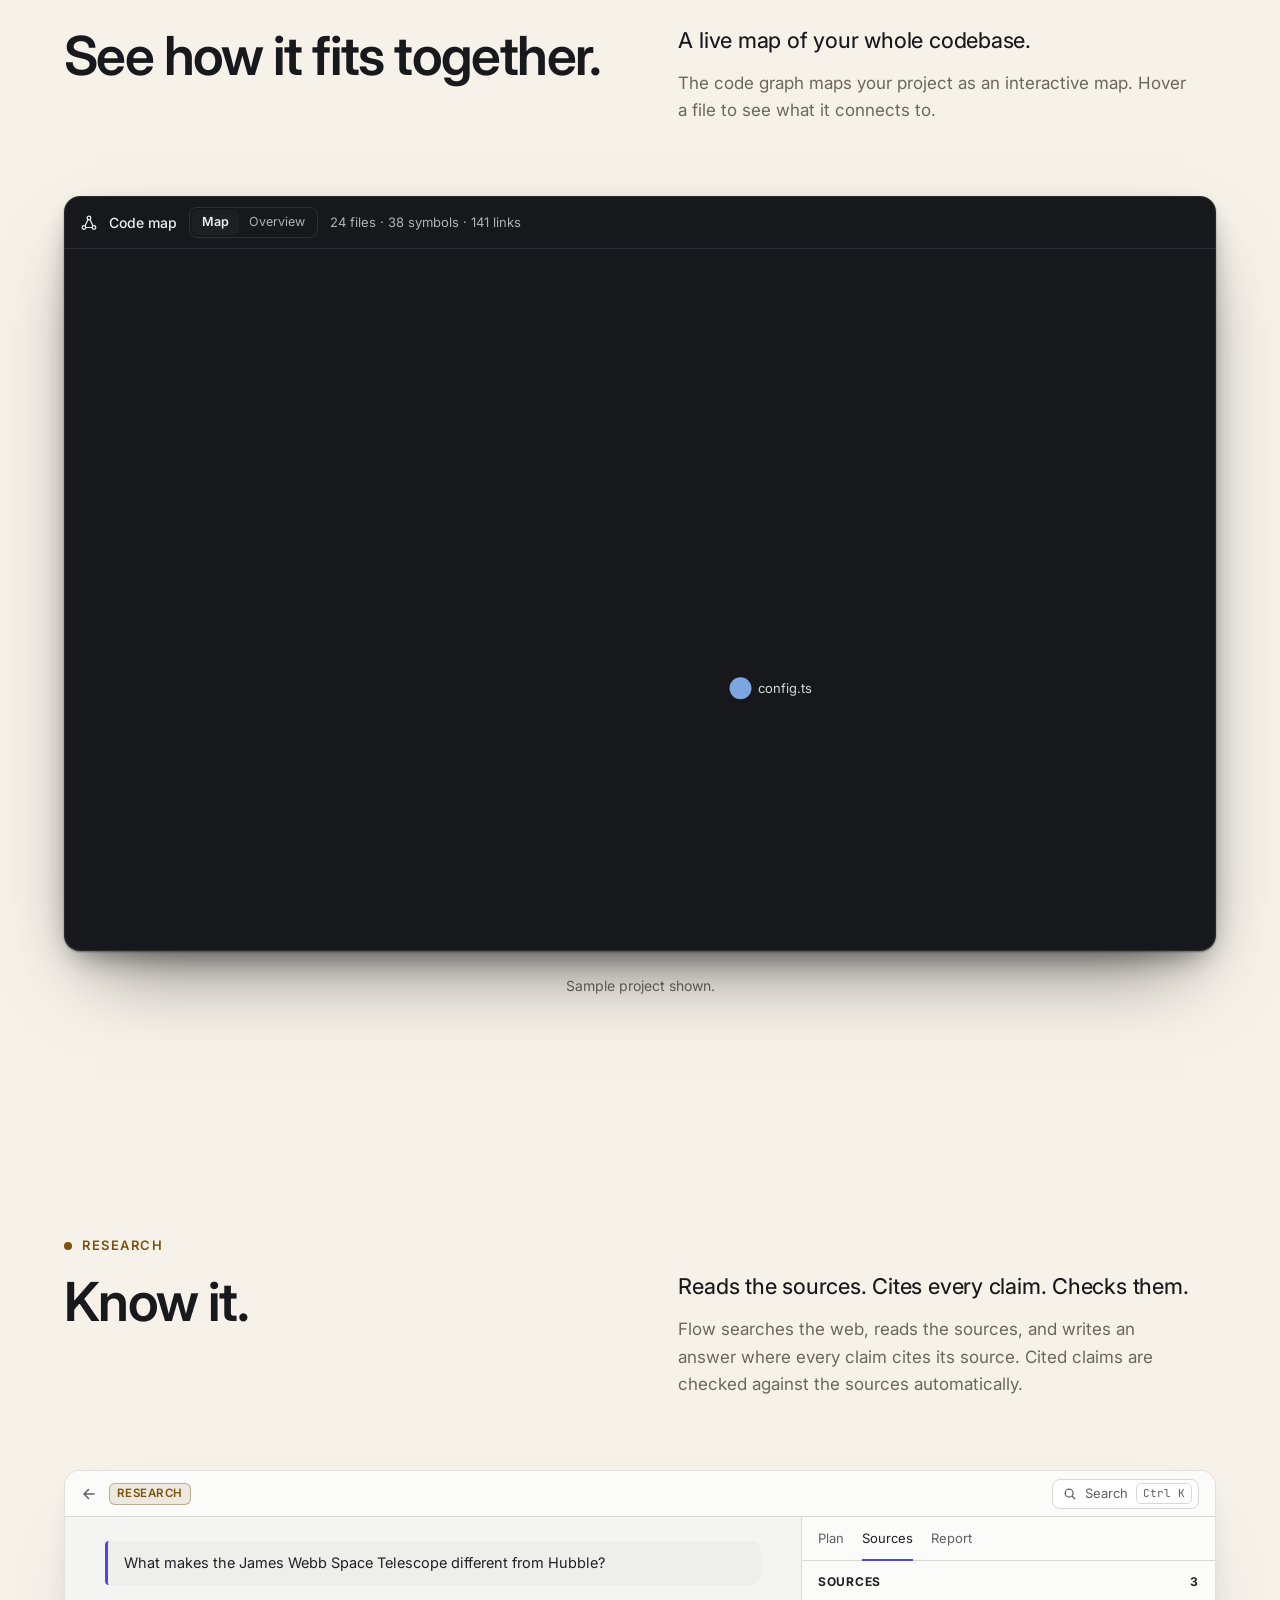
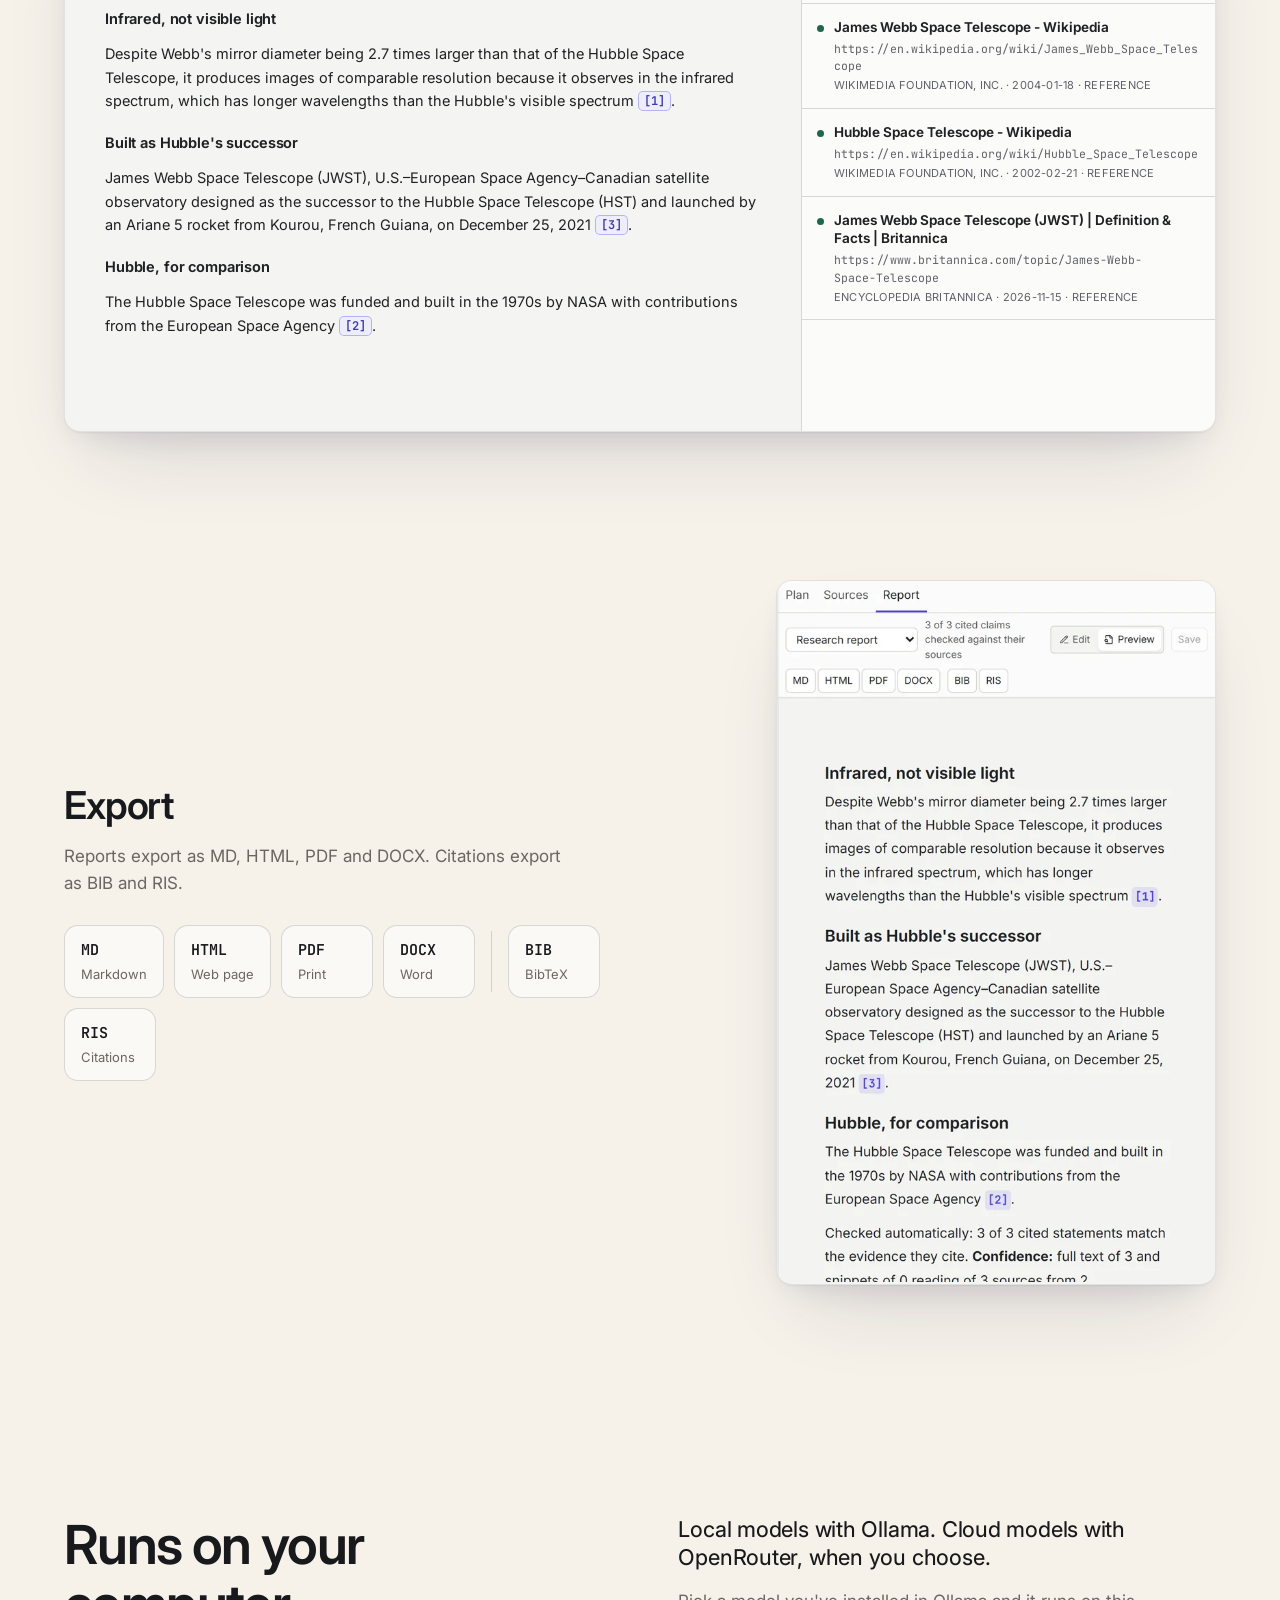
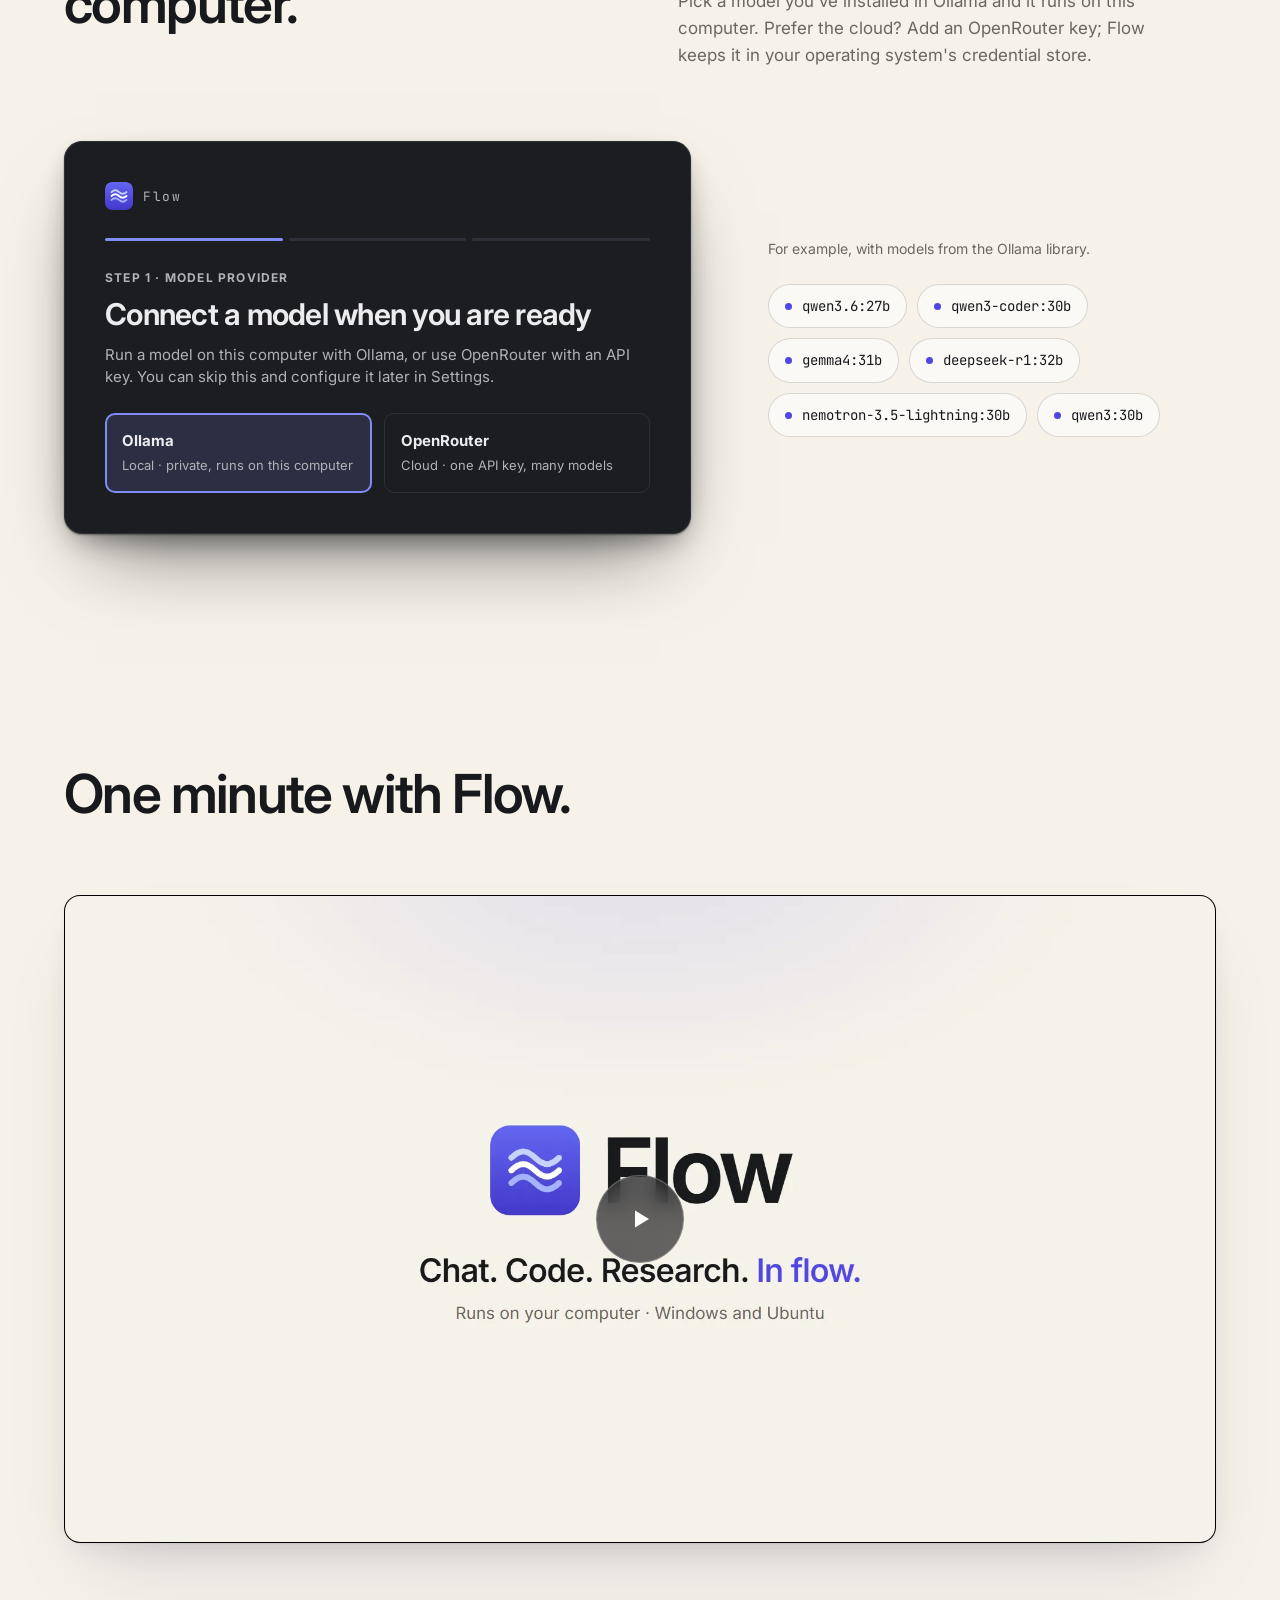
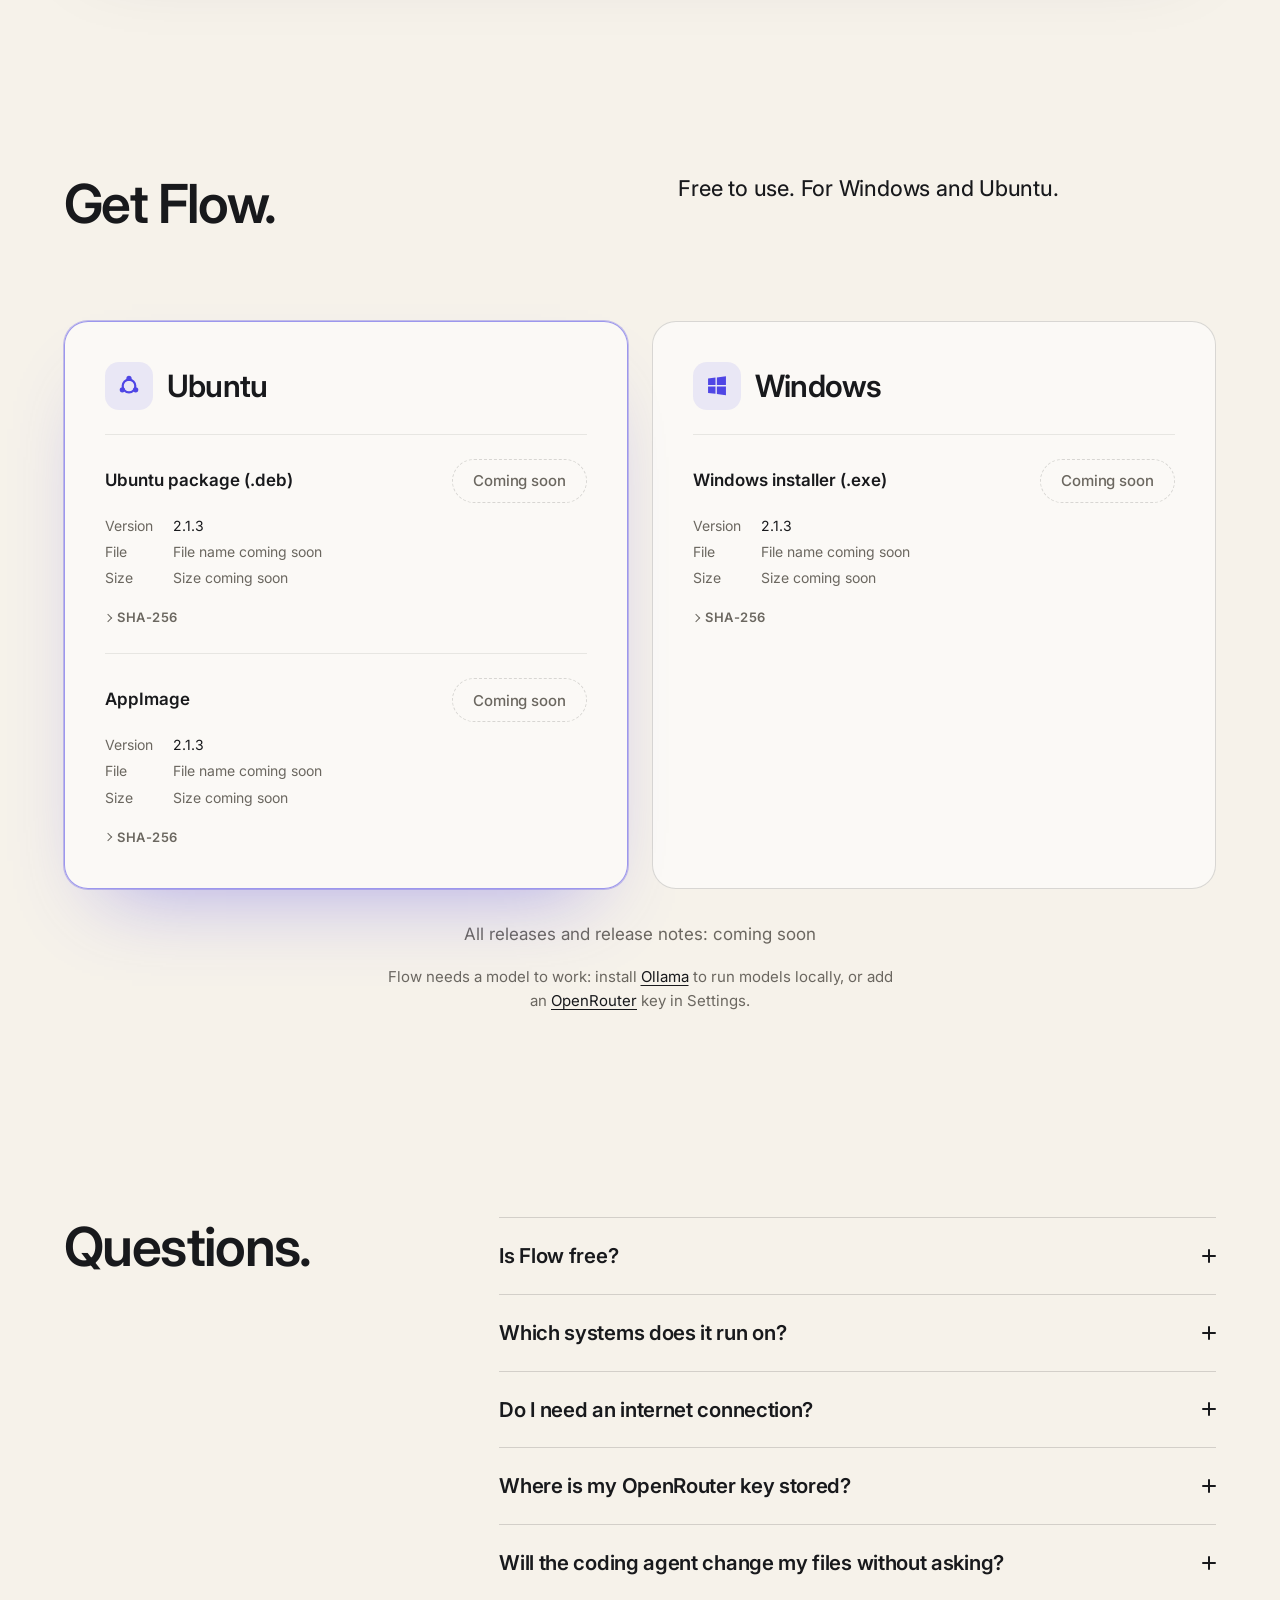
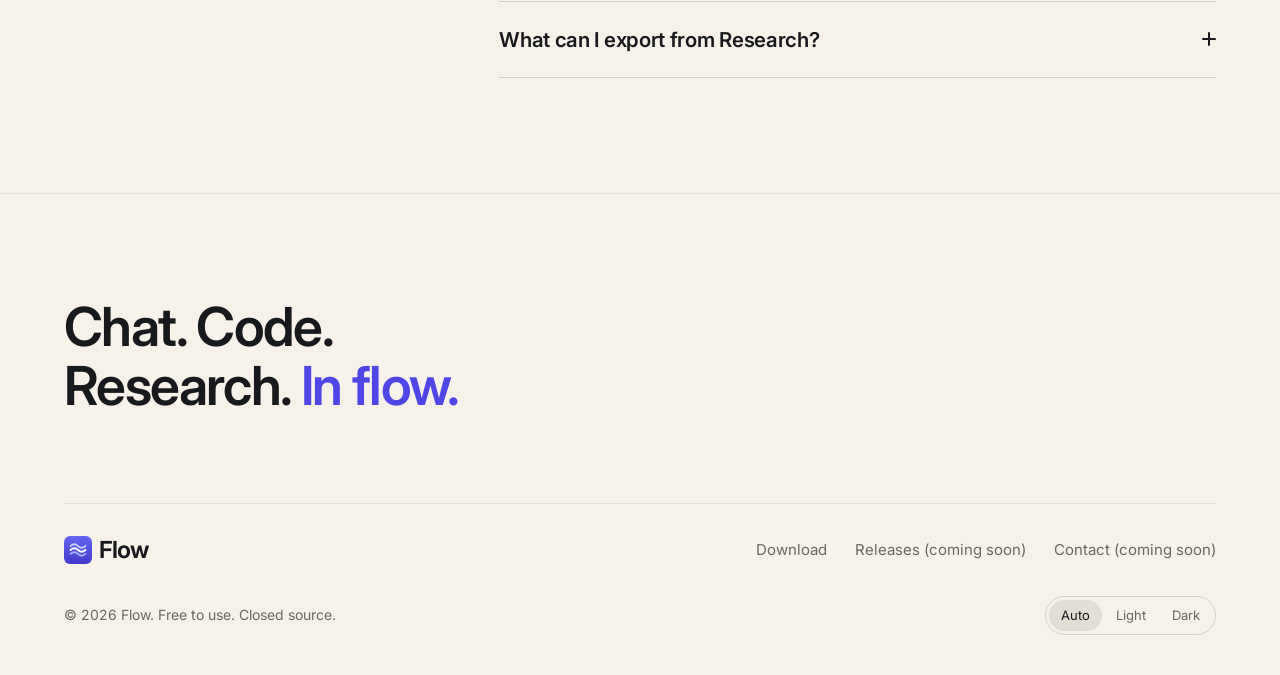
==== commit 49f44319: "Tune performance and accessibility; add gzip preview server Hero headline, subhead and screenshot ar" ====
--- a/index.html
+++ b/index.html
@@ -160,8 +160,8 @@
     <section class="section hero" id="top" aria-labelledby="hero-title">
       <div class="container hero__copy">
         <p class="eyebrow reveal-load" style="--d:0">Flow <span data-config-text="version">2.1.3</span> · Windows and Ubuntu</p>
-        <h1 class="t-hero hero__title reveal-load" id="hero-title" style="--d:1"><span class="hero__line">Your AI workspace.</span> <span class="hero__line">On your computer.</span></h1>
-        <p class="t-sub hero__sub reveal-load" style="--d:2">Chat, code and research in one calm desktop app. Run models on your computer with Ollama, or in the cloud with OpenRouter when you choose.</p>
+        <h1 class="t-hero hero__title rise-load" id="hero-title" style="--d:1"><span class="hero__line">Your AI workspace.</span> <span class="hero__line">On your computer.</span></h1>
+        <p class="t-sub hero__sub rise-load" style="--d:2">Chat, code and research in one calm desktop app. Run models on your computer with Ollama, or in the cloud with OpenRouter when you choose.</p>
         <div class="hero__actions reveal-load" style="--d:3">
           <a class="btn btn--primary btn--large" href="#download" data-os-button="windows">
             <svg width="16" height="16" aria-hidden="true"><use href="#glyph-windows"/></svg>
@@ -176,17 +176,17 @@
         <p class="hero__os-note reveal-load" style="--d:4" data-os-note hidden>Flow is available for Windows and Ubuntu.</p>
       </div>
 
-      <div class="container hero__visual reveal-load" style="--d:5">
+      <div class="container hero__visual">
         <div class="window window--hero">
           <div class="hero-shot">
             <picture>
                   <source data-dark media="(prefers-color-scheme: dark)" type="image/webp"
                     srcset="./assets/img/home-dark-640.webp 640w, ./assets/img/home-dark-1024.webp 1024w, ./assets/img/home-dark-1600.webp 1600w, ./assets/img/home-dark-2400.webp 2400w"
-                    sizes="(max-width: 700px) 175vw, (min-width: 1328px) 1200px, 92vw">
+                    sizes="(max-width: 700px) 140vw, (min-width: 1328px) 1200px, 92vw">
                   <img src="./assets/img/home-light-1600.webp"
                     srcset="./assets/img/home-light-640.webp 640w, ./assets/img/home-light-1024.webp 1024w, ./assets/img/home-light-1600.webp 1600w, ./assets/img/home-light-2400.webp 2400w"
-                    sizes="(max-width: 700px) 175vw, (min-width: 1328px) 1200px, 92vw"
-                    width="3200" height="1720" fetchpriority="high" decoding="async"
+                    sizes="(max-width: 700px) 140vw, (min-width: 1328px) 1200px, 92vw"
+                    width="3200" height="1720" fetchpriority="high"
                     alt="Flow's Home screen asking “What would you like to work on?”, with three mode cards, Chat, Coding Assistant and Research Assistant, above a list of recent work.">
                 </picture>
           </div>
@@ -312,7 +312,7 @@
                       </div>
 
                       <div class="answer" data-part="answer">
-                        <h4 data-stream>The short version</h4>
+                        <p class="answer__h" data-stream>The short version</p>
                         <p data-stream>A hash map turns every key into a number, its <strong>hash</strong>, and uses that number to pick a slot. A <strong>collision</strong> happens when two different keys land in the same slot. There are two common ways to handle it:</p>
                         <ol>
                           <li data-stream><strong>Separate chaining</strong>: each slot holds a small list, and colliding entries share it.</li>
@@ -581,11 +581,11 @@
                 <div class="cite-main">
                   <div class="bubble">What makes the James Webb Space Telescope different from Hubble?</div>
                   <div class="answer">
-                    <h4>Infrared, not visible light</h4>
+                    <p class="answer__h">Infrared, not visible light</p>
                     <p>Despite Webb's mirror diameter being 2.7 times larger than that of the Hubble Space Telescope, it produces images of comparable resolution because it observes in the infrared spectrum, which has longer wavelengths than the Hubble's visible spectrum <button class="cite" type="button" data-cite="1" aria-label="Citation 1" aria-describedby="src-1-title" aria-pressed="false">[1]</button>.</p>
-                    <h4>Built as Hubble's successor</h4>
+                    <p class="answer__h">Built as Hubble's successor</p>
                     <p>James Webb Space Telescope (JWST), U.S.–European Space Agency–Canadian satellite observatory designed as the successor to the Hubble Space Telescope (HST) and launched by an Ariane 5 rocket from Kourou, French Guiana, on December 25, 2021 <button class="cite" type="button" data-cite="3" aria-label="Citation 3" aria-describedby="src-3-title" aria-pressed="false">[3]</button>.</p>
-                    <h4>Hubble, for comparison</h4>
+                    <p class="answer__h">Hubble, for comparison</p>
                     <p>The Hubble Space Telescope was funded and built in the 1970s by NASA with contributions from the European Space Agency <button class="cite" type="button" data-cite="2" aria-label="Citation 2" aria-describedby="src-2-title" aria-pressed="false">[2]</button>.</p>
                     <p class="checked" data-checked>
                       <span class="checked__icon" aria-hidden="true"><svg width="12" height="12"><use href="#i-check"/></svg></span>
--- a/assets/css/base.css
+++ b/assets/css/base.css
@@ -148,6 +148,7 @@
               script that fails to load never leaves content hidden. */
 
 @keyframes soft-rise { from { opacity: 0; transform: translateY(16px); } }
+@keyframes rise { from { transform: translateY(16px); } }
 
 @media (prefers-reduced-motion: no-preference) {
   .booted .reveal:not(.is-in) { opacity: 0; transform: translateY(16px); }
@@ -157,6 +158,11 @@
   }
   .js .reveal-load {
     animation: soft-rise 0.8s var(--ease-out) both;
+    animation-delay: calc(var(--d, 0) * 80ms + 100ms);
+  }
+  /* The large hero text only moves: it is visible from the first frame. */
+  .js .rise-load {
+    animation: rise 0.9s var(--ease-out) both;
     animation-delay: calc(var(--d, 0) * 80ms + 100ms);
   }
 }
--- a/assets/css/components.css
+++ b/assets/css/components.css
@@ -268,7 +268,7 @@
 
 /* The answer: headings, lists, code blocks and tables. */
 .answer { display: grid; gap: 12px; font-size: 14.5px; line-height: 1.62; color: var(--app-text); }
-.answer h4 { font-size: 17px; font-weight: 650; letter-spacing: -0.01em; margin-top: 6px; }
+.answer .answer__h { font-size: 17px; font-weight: 650; letter-spacing: -0.01em; margin-top: 6px; }
 .answer ol { margin: 0; padding-left: 22px; display: grid; gap: 4px; }
 .answer li::marker { color: var(--app-soft); }
 .answer strong { font-weight: 650; }
@@ -305,7 +305,7 @@
 .codeblock .k { color: #F97583; }
 .codeblock .f { color: #B392F0; }
 .codeblock .b { color: #79B8FF; }
-.codeblock .c { color: #6A737D; }
+.codeblock .c { color: #8B949E; }  /* lighter than the app's #6A737D: AA on #16171B */
 
 .answer__table {
   width: 100%;
--- a/assets/css/sections.css
+++ b/assets/css/sections.css
@@ -1116,6 +1116,11 @@
 .theme-toggle input:focus-visible + span { outline: 2px solid var(--accent); outline-offset: 2px; }
 html:not(.js) .theme-toggle { display: none; }
 
+/* ============================================================ PERFORMANCE */
+/* The Chat and Review windows have fixed heights, so the browser can skip
+   laying them out until they near the viewport without anything shifting. */
+.chat-app, .review-app { content-visibility: auto; }
+
 /* ======================================================= DARK WINDOWS */
 /* The Review dialog and the code map are dark in the app, so they stay dark
    windows on the light page. Every app token inside resolves to its dark
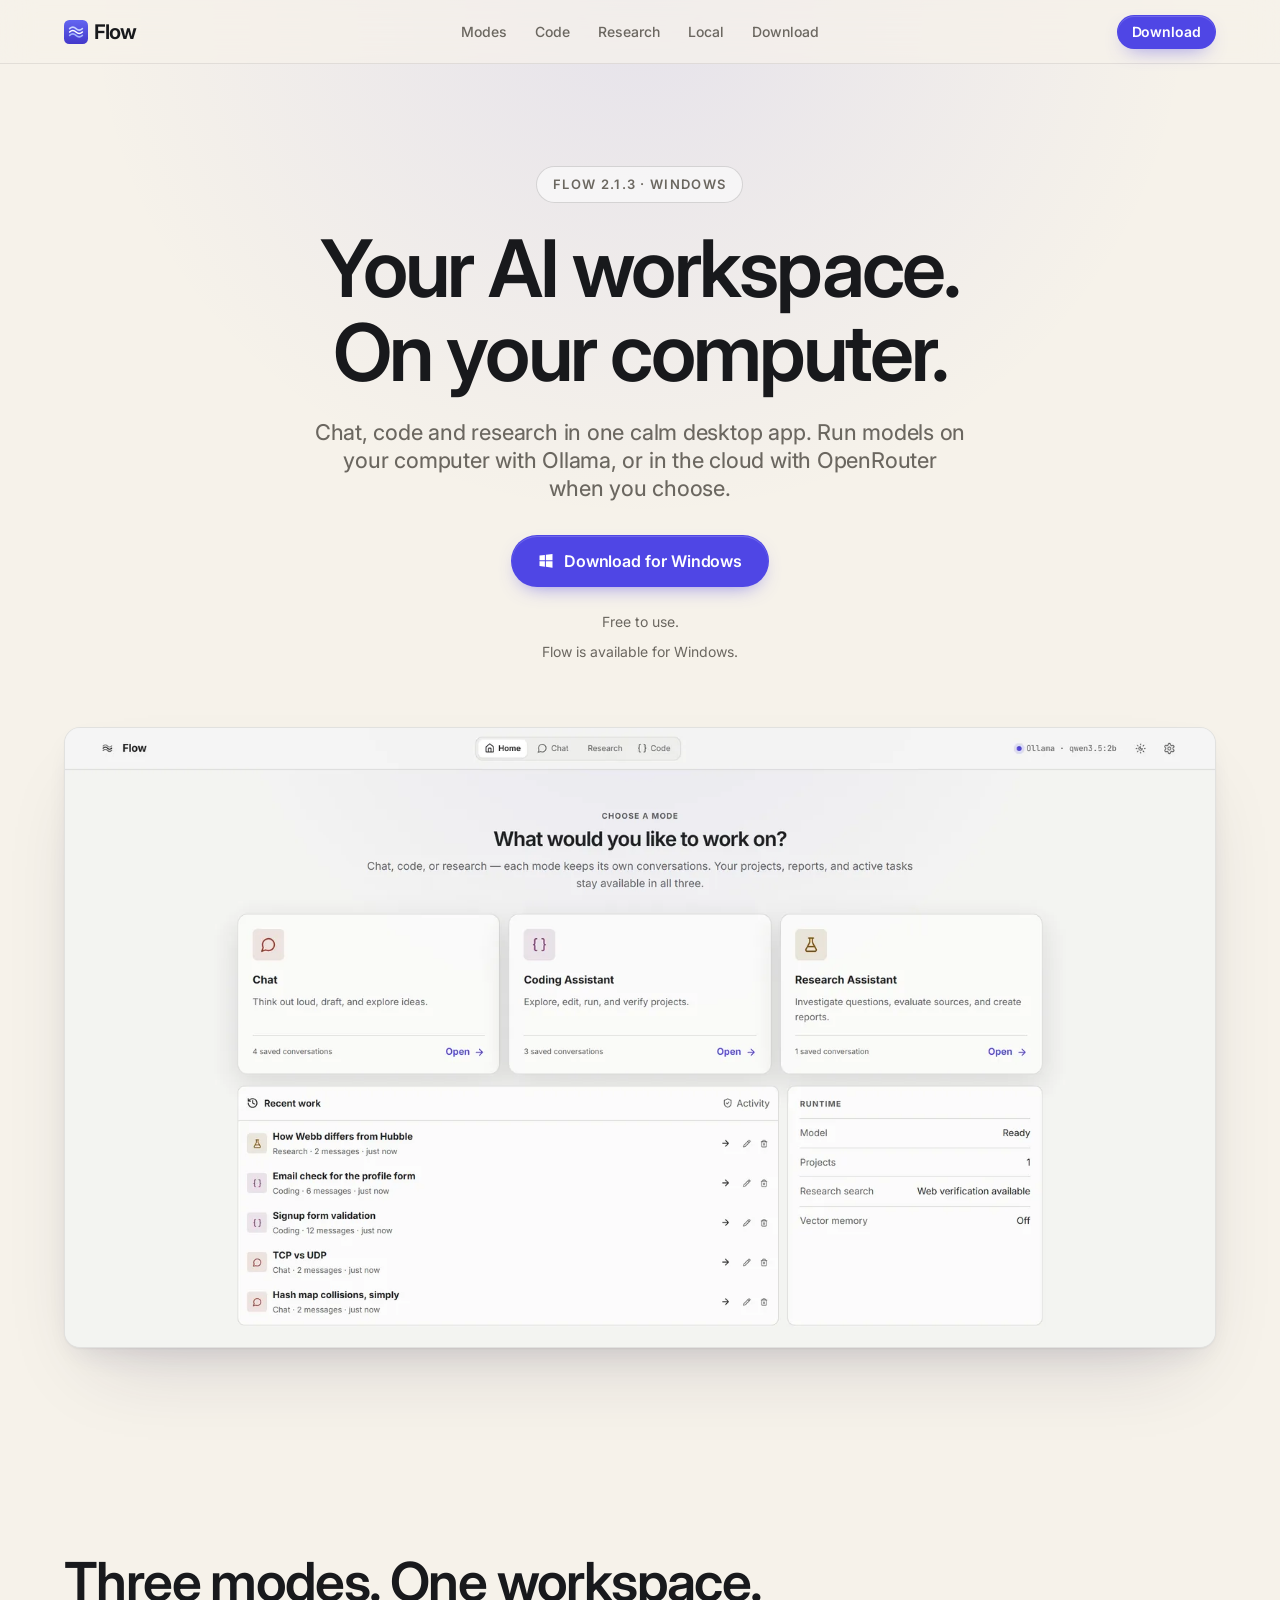
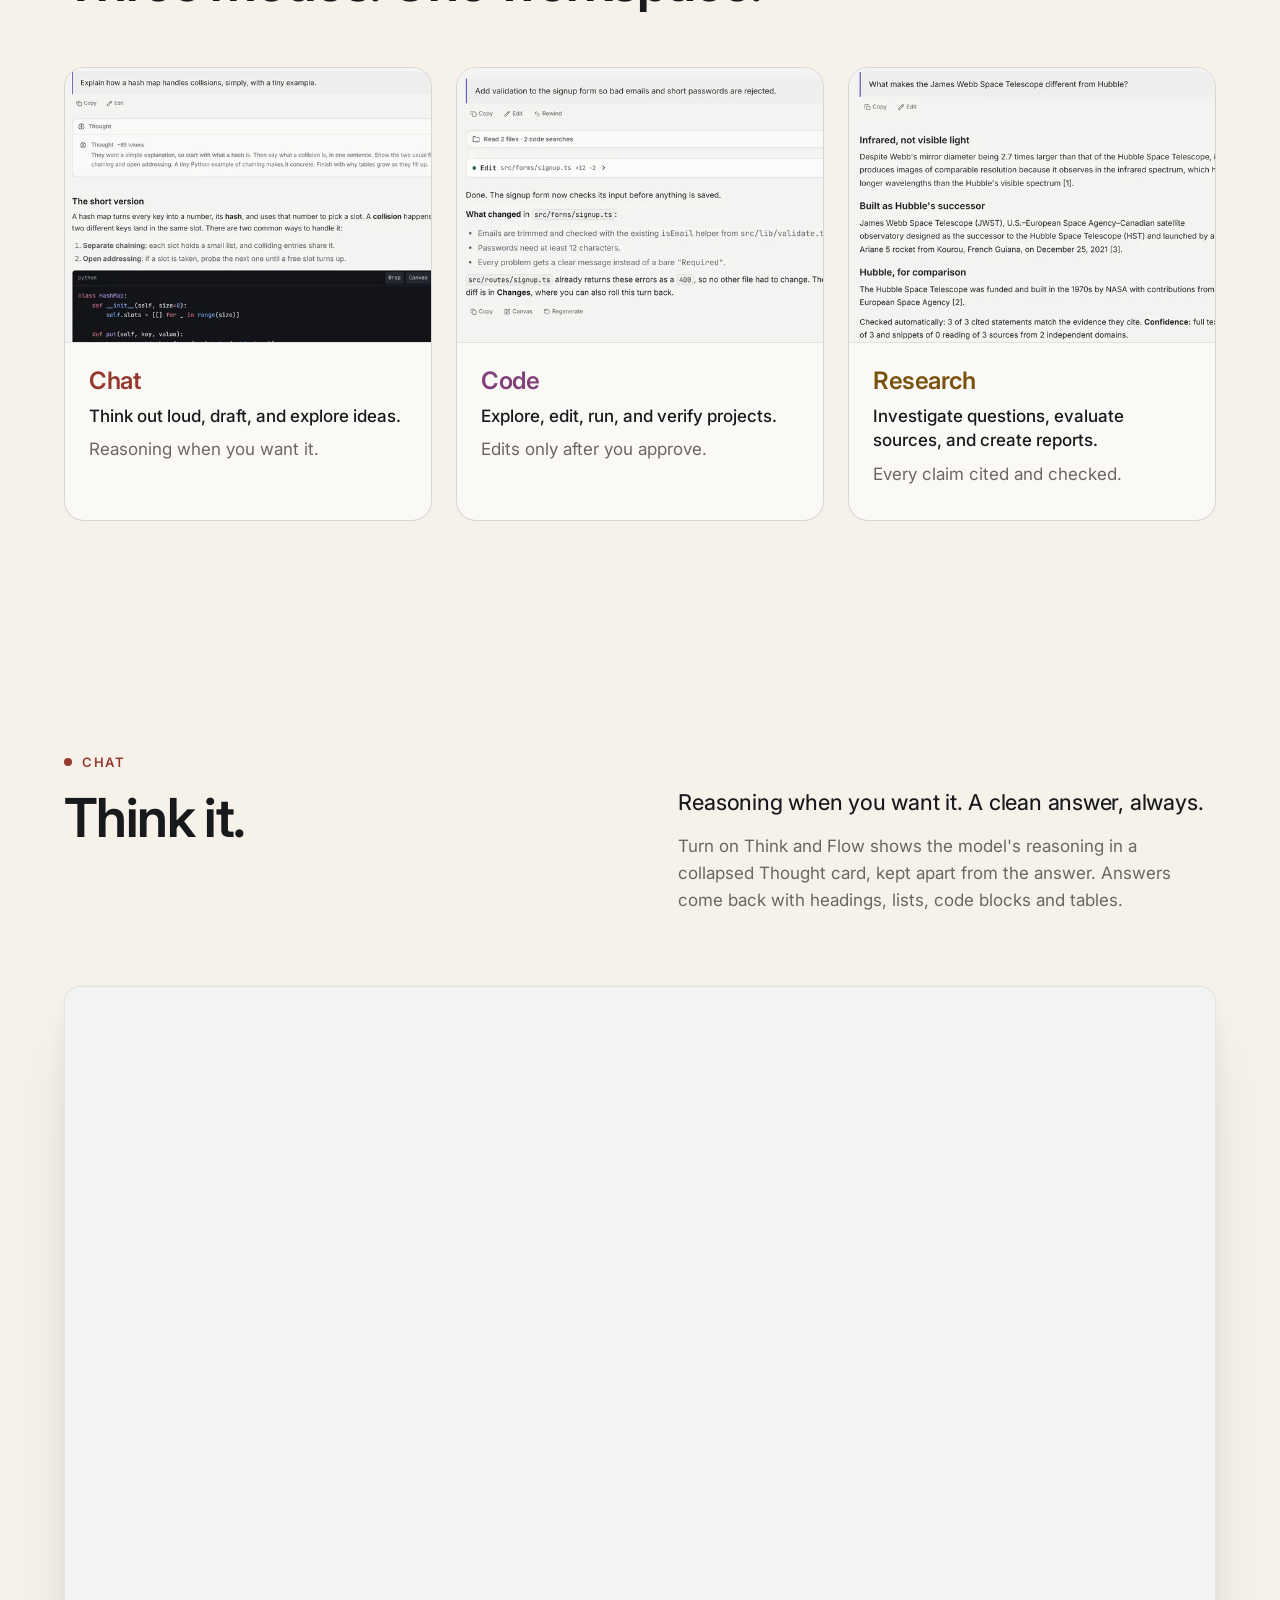
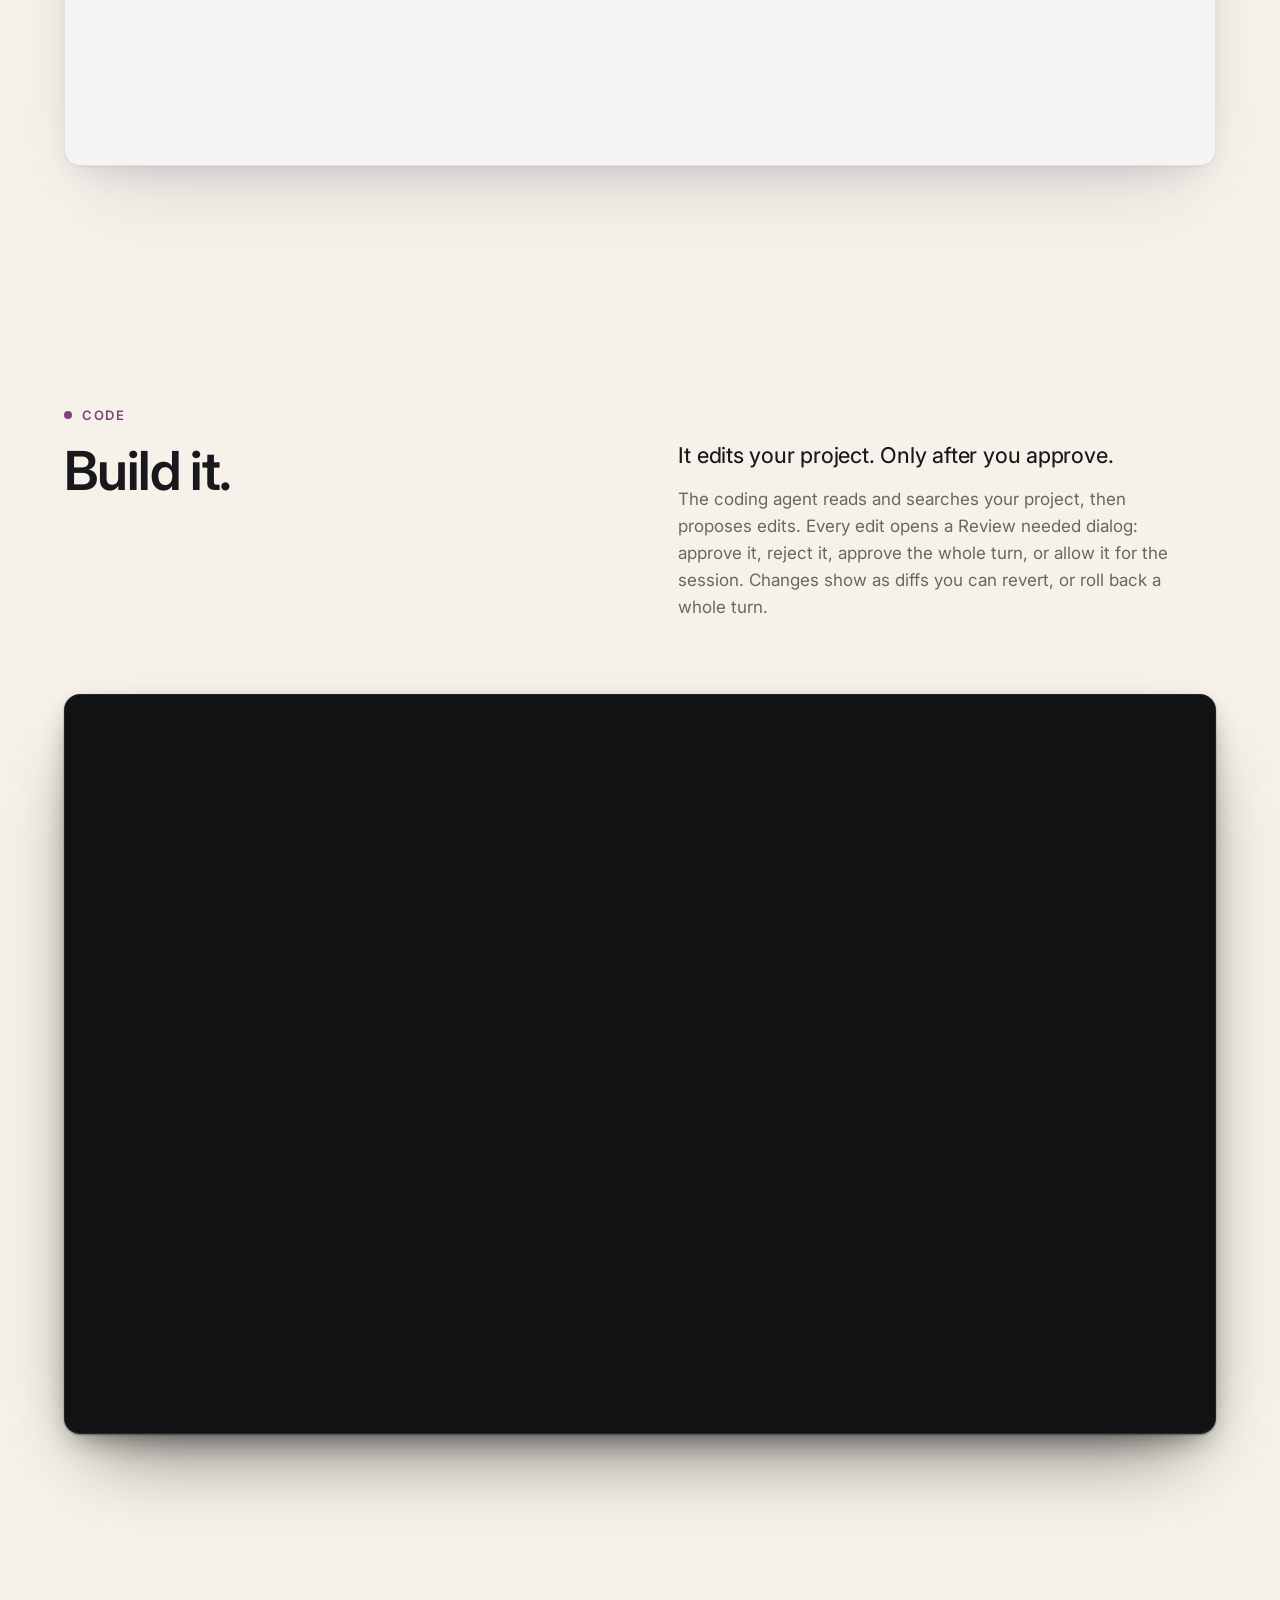
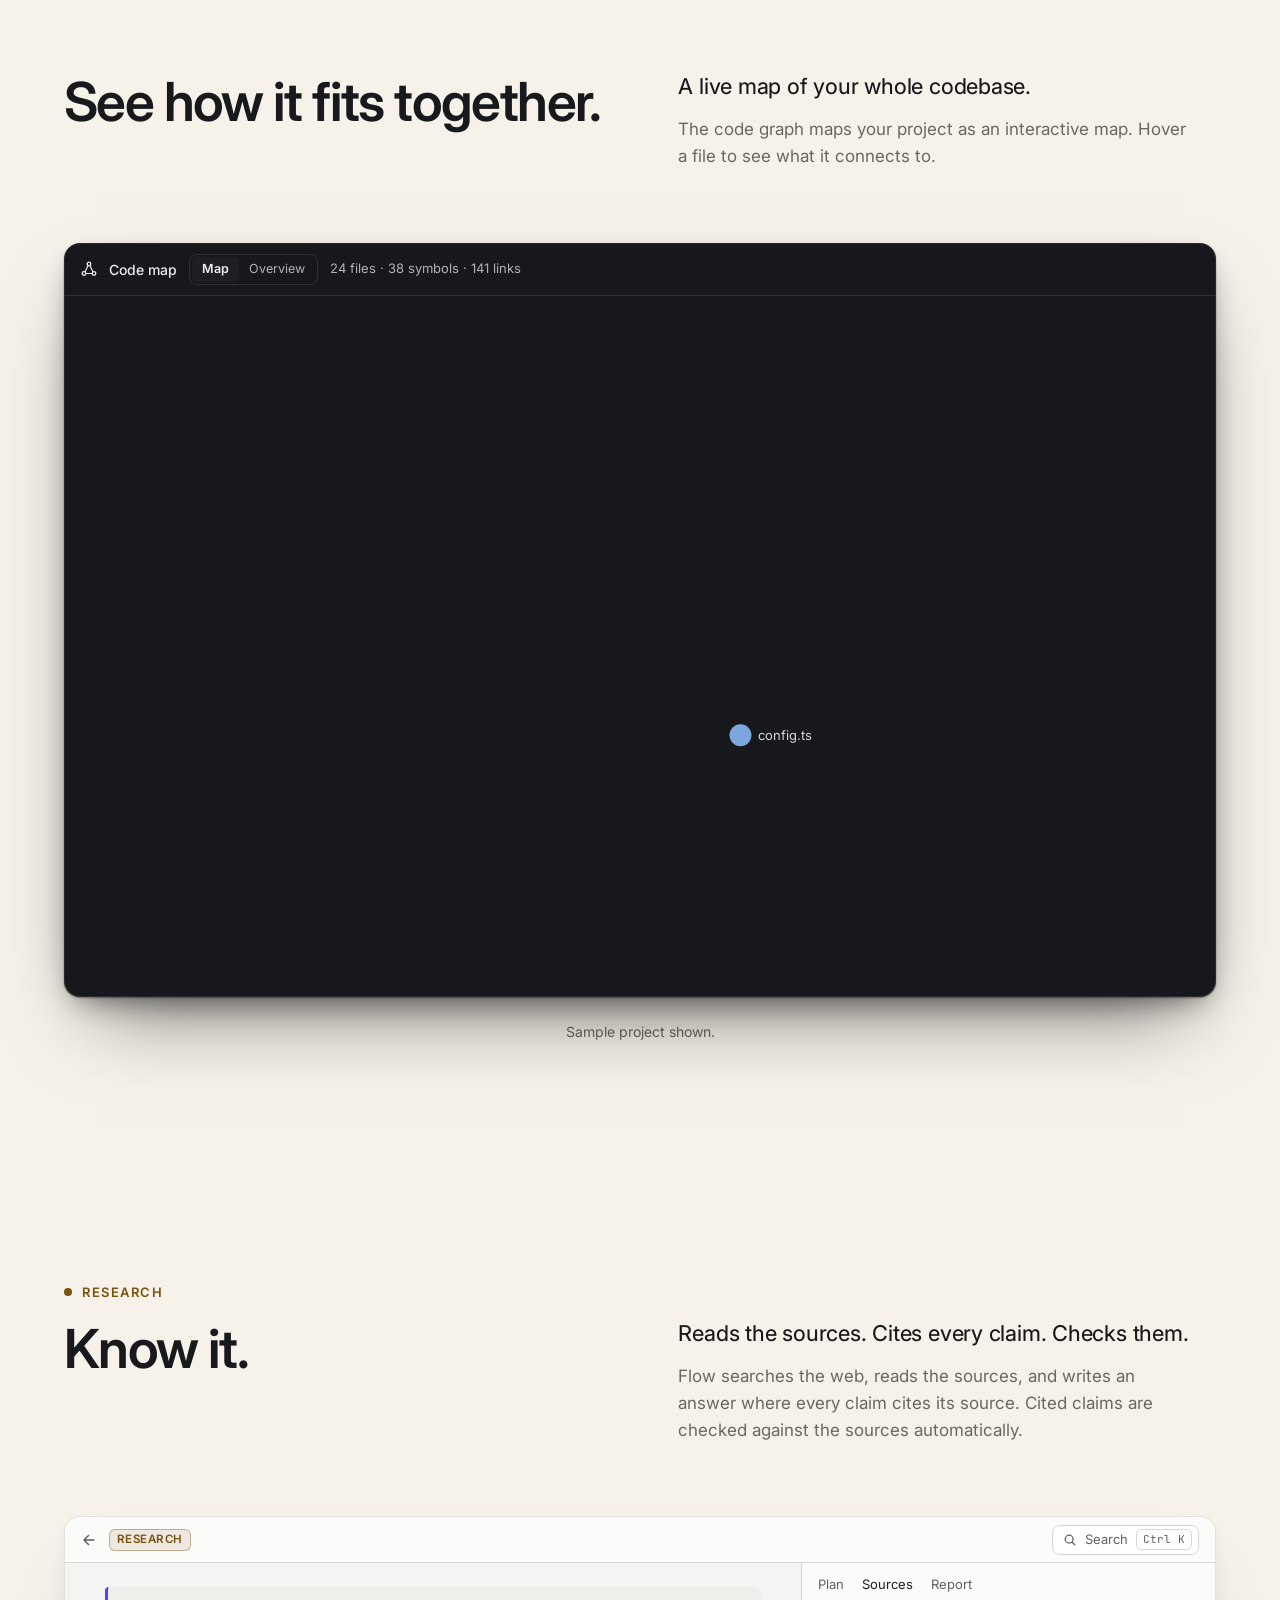
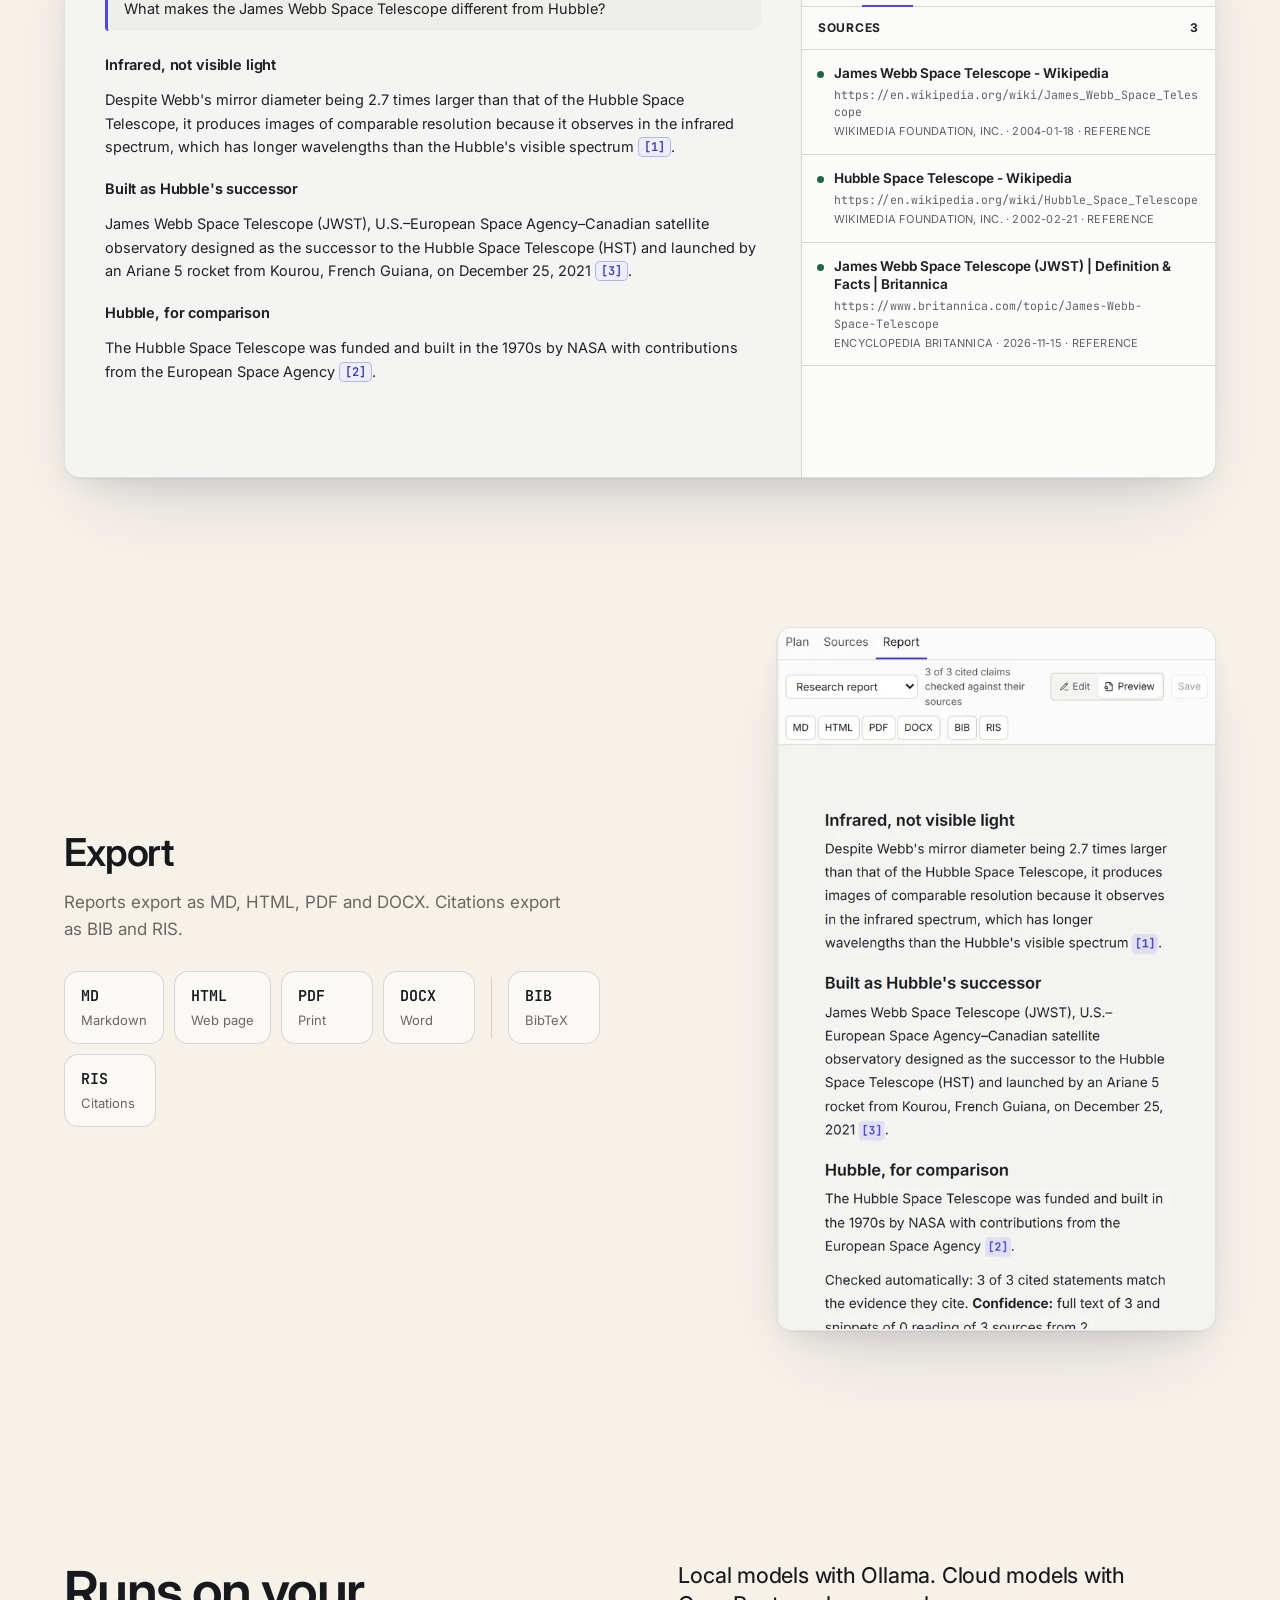
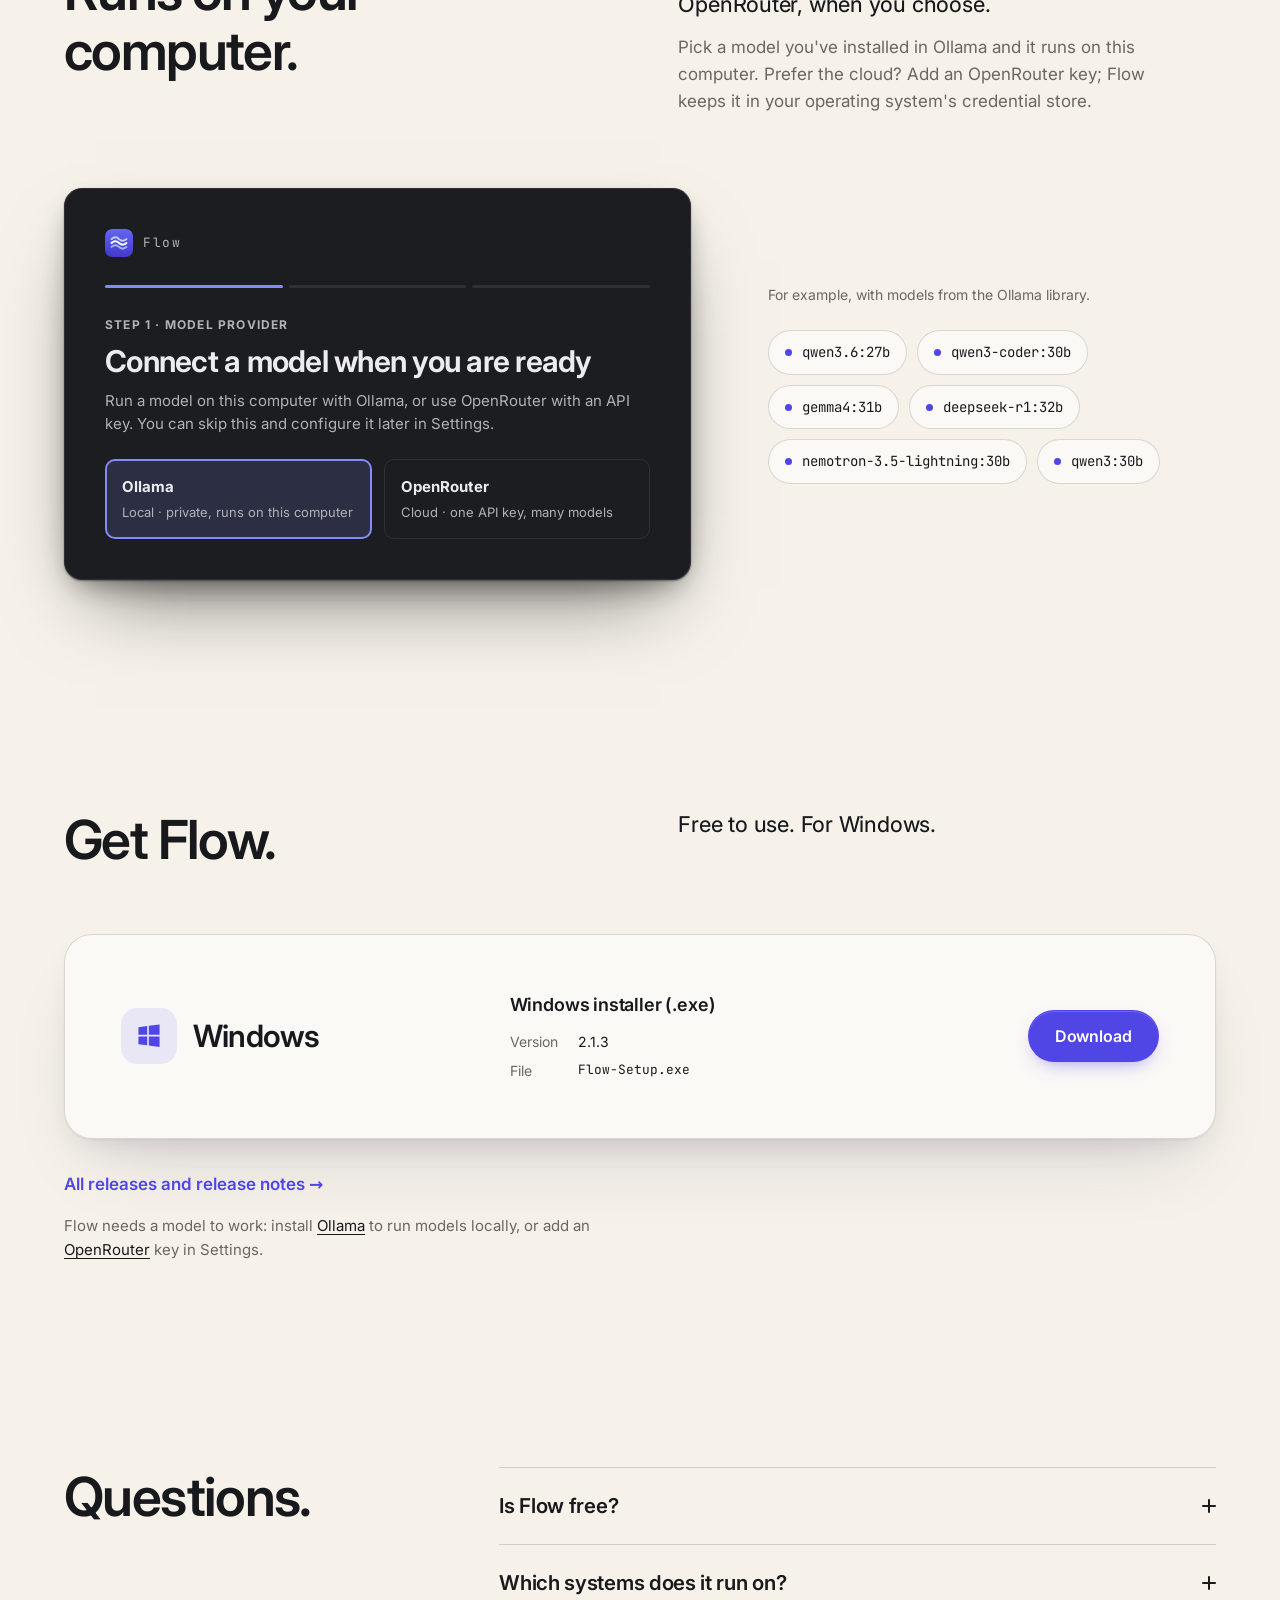
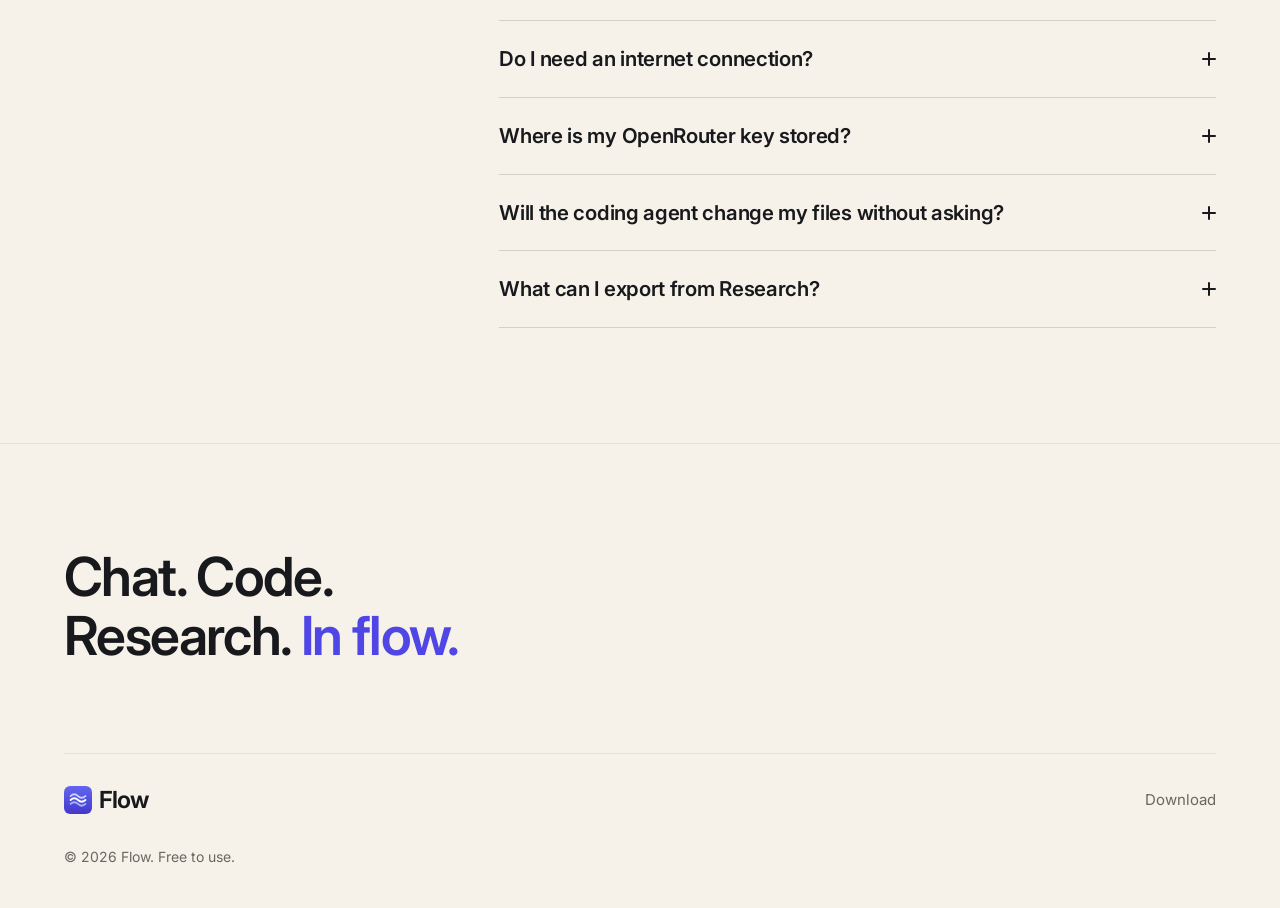
==== commit 08ae8006: "Windows-only, light-only site with a single premium download card - Download link set to the v2.1.3 " ====
--- a/index.html
+++ b/index.html
@@ -4,17 +4,16 @@
   <meta charset="utf-8">
   <meta name="viewport" content="width=device-width, initial-scale=1">
   <title>Flow: your AI workspace, on your computer</title>
-  <meta name="description" content="Flow is a free, local-first AI workspace for Windows and Ubuntu. Chat, code and research in one calm desktop app, with models on your computer through Ollama or in the cloud through OpenRouter.">
-  <meta name="color-scheme" content="light dark">
-  <meta name="theme-color" content="#F6F2EA" media="(prefers-color-scheme: light)">
-  <meta name="theme-color" content="#121214" media="(prefers-color-scheme: dark)">
+  <meta name="description" content="Flow is a free, local-first AI workspace for Windows. Chat, code and research in one calm desktop app, with models on your computer through Ollama or in the cloud through OpenRouter.">
+  <meta name="color-scheme" content="light">
+  <meta name="theme-color" content="#F6F2EA">
 
   <!-- Absolute URLs below are written from assets/js/config.js by tools/apply-config.mjs. -->
   <link rel="canonical" href="https://TODO-user.github.io/TODO-repo/" data-config-href="baseUrl">
   <meta property="og:type" content="website">
   <meta property="og:site_name" content="Flow">
   <meta property="og:title" content="Flow: your AI workspace, on your computer">
-  <meta property="og:description" content="Chat, code and research in one calm desktop app. Free to use, for Windows and Ubuntu.">
+  <meta property="og:description" content="Chat, code and research in one calm desktop app. Free to use, for Windows.">
   <meta property="og:url" content="https://TODO-user.github.io/TODO-repo/" data-config-content="baseUrl">
   <meta property="og:image" content="https://TODO-user.github.io/TODO-repo/assets/img/og-1280x720.jpg" data-config-content="ogImage">
   <meta property="og:image:width" content="1280">
@@ -22,7 +21,7 @@
   <meta property="og:image:alt" content="Flow, your AI workspace on your computer.">
   <meta name="twitter:card" content="summary_large_image">
   <meta name="twitter:title" content="Flow: your AI workspace, on your computer">
-  <meta name="twitter:description" content="Chat, code and research in one calm desktop app. Free to use, for Windows and Ubuntu.">
+  <meta name="twitter:description" content="Chat, code and research in one calm desktop app. Free to use, for Windows.">
   <meta name="twitter:image" content="https://TODO-user.github.io/TODO-repo/assets/img/og-1280x720.jpg" data-config-content="ogImage">
 
   <link rel="icon" href="./assets/icons/flow-icon.svg" type="image/svg+xml">
@@ -32,19 +31,10 @@
 
   <link rel="preload" href="./assets/fonts/inter-latin-var.woff2" as="font" type="font/woff2" crossorigin>
 
-  <!-- Runs before first paint: marks that JS is available (for the CSS-only
-       hero entrance) and applies a saved theme so the page never flashes the
-       wrong one. Everything else lives in assets/js/main.js. -->
-  <script>
-    (function () {
-      var root = document.documentElement;
-      root.classList.add("js");
-      try {
-        var theme = localStorage.getItem("flow-theme");
-        if (theme === "light" || theme === "dark") root.setAttribute("data-theme", theme);
-      } catch (e) { /* storage blocked: follow the OS preference */ }
-    })();
-  </script>
+  <!-- Runs before first paint: marks that JavaScript is available, so the
+       hero's entrance can play from CSS alone. Everything else lives in
+       assets/js/main.js. -->
+  <script>document.documentElement.classList.add("js");</script>
 
   <link rel="stylesheet" href="./assets/css/tokens.css">
   <link rel="stylesheet" href="./assets/css/base.css">
@@ -58,7 +48,7 @@
     "@type": "SoftwareApplication",
     "name": "Flow",
     "softwareVersion": "2.1.3",
-    "operatingSystem": "Windows, Ubuntu",
+    "operatingSystem": "Windows",
     "applicationCategory": "ProductivityApplication",
     "offers": { "@type": "Offer", "price": "0", "priceCurrency": "USD" }
   }
@@ -81,12 +71,6 @@
     </symbol>
     <symbol id="glyph-windows" viewBox="0 0 16 16">
       <path d="M1.5 2.6 6.9 1.9v5.4H1.5zM7.9 1.75 14.5.9v6.4H7.9zM1.5 8.3h5.4v5.4l-5.4-.7zM7.9 8.3h6.6v6.4l-6.6-.85z" fill="currentColor"/>
-    </symbol>
-    <symbol id="glyph-ubuntu" viewBox="0 0 16 16">
-      <circle cx="8" cy="8" r="4.6" fill="none" stroke="currentColor" stroke-width="1.6"/>
-      <circle cx="8" cy="2.4" r="1.9" fill="currentColor"/>
-      <circle cx="3.15" cy="10.8" r="1.9" fill="currentColor"/>
-      <circle cx="12.85" cy="10.8" r="1.9" fill="currentColor"/>
     </symbol>
     <symbol id="i-replay" viewBox="0 0 20 20">
       <path d="M4.2 10a5.8 5.8 0 1 0 1.7-4.1" fill="none" stroke="currentColor" stroke-width="1.6" stroke-linecap="round"/>
@@ -159,30 +143,23 @@
     <!-- ================================================================ HERO -->
     <section class="section hero" id="top" aria-labelledby="hero-title">
       <div class="container hero__copy">
-        <p class="eyebrow reveal-load" style="--d:0">Flow <span data-config-text="version">2.1.3</span> · Windows and Ubuntu</p>
+        <p class="eyebrow reveal-load" style="--d:0">Flow <span data-config-text="version">2.1.3</span> · Windows</p>
         <h1 class="t-hero hero__title rise-load" id="hero-title" style="--d:1"><span class="hero__line">Your AI workspace.</span> <span class="hero__line">On your computer.</span></h1>
         <p class="t-sub hero__sub rise-load" style="--d:2">Chat, code and research in one calm desktop app. Run models on your computer with Ollama, or in the cloud with OpenRouter when you choose.</p>
         <div class="hero__actions reveal-load" style="--d:3">
-          <a class="btn btn--primary btn--large" href="#download" data-os-button="windows">
+          <a class="btn btn--primary btn--large" href="https://github.com/GowthamScamp/Flow-app/releases/download/v2.1.3/Flow-Setup.exe" data-os-button="windows">
             <svg width="16" height="16" aria-hidden="true"><use href="#glyph-windows"/></svg>
             Download for Windows
           </a>
-          <a class="btn btn--primary btn--large" href="#download" data-os-button="ubuntu">
-            <svg width="16" height="16" aria-hidden="true"><use href="#glyph-ubuntu"/></svg>
-            Download for Ubuntu
-          </a>
         </div>
         <p class="hero__fine reveal-load" style="--d:4">Free to use.</p>
-        <p class="hero__os-note reveal-load" style="--d:4" data-os-note hidden>Flow is available for Windows and Ubuntu.</p>
+        <p class="hero__os-note reveal-load" style="--d:4" data-os-note hidden>Flow is available for Windows.</p>
       </div>
 
       <div class="container hero__visual">
         <div class="window window--hero">
           <div class="hero-shot">
             <picture>
-                  <source data-dark media="(prefers-color-scheme: dark)" type="image/webp"
-                    srcset="./assets/img/home-dark-640.webp 640w, ./assets/img/home-dark-1024.webp 1024w, ./assets/img/home-dark-1600.webp 1600w, ./assets/img/home-dark-2400.webp 2400w"
-                    sizes="(max-width: 700px) 140vw, (min-width: 1328px) 1200px, 92vw">
                   <img src="./assets/img/home-light-1600.webp"
                     srcset="./assets/img/home-light-640.webp 640w, ./assets/img/home-light-1024.webp 1024w, ./assets/img/home-light-1600.webp 1600w, ./assets/img/home-light-2400.webp 2400w"
                     sizes="(max-width: 700px) 140vw, (min-width: 1328px) 1200px, 92vw"
@@ -202,9 +179,6 @@
             <li class="mode" data-mode="chat">
               <div class="mode__shot">
                 <picture>
-                  <source data-dark media="(prefers-color-scheme: dark)" type="image/webp"
-                    srcset="./assets/img/mode-chat-dark-640.webp 640w, ./assets/img/mode-chat-dark-1024.webp 1024w, ./assets/img/mode-chat-dark-1600.webp 1600w, ./assets/img/mode-chat-dark-1692.webp 1692w"
-                    sizes="(min-width: 900px) 380px, 92vw">
                   <img src="./assets/img/mode-chat-light-1024.webp"
                     srcset="./assets/img/mode-chat-light-640.webp 640w, ./assets/img/mode-chat-light-1024.webp 1024w, ./assets/img/mode-chat-light-1600.webp 1600w, ./assets/img/mode-chat-light-1692.webp 1692w"
                     sizes="(min-width: 900px) 380px, 92vw"
@@ -221,9 +195,6 @@
             <li class="mode" data-mode="code">
               <div class="mode__shot">
                 <picture>
-                  <source data-dark media="(prefers-color-scheme: dark)" type="image/webp"
-                    srcset="./assets/img/mode-code-dark-640.webp 640w, ./assets/img/mode-code-dark-1024.webp 1024w, ./assets/img/mode-code-dark-1533.webp 1533w"
-                    sizes="(min-width: 900px) 380px, 92vw">
                   <img src="./assets/img/mode-code-light-1024.webp"
                     srcset="./assets/img/mode-code-light-640.webp 640w, ./assets/img/mode-code-light-1024.webp 1024w, ./assets/img/mode-code-light-1533.webp 1533w"
                     sizes="(min-width: 900px) 380px, 92vw"
@@ -240,9 +211,6 @@
             <li class="mode" data-mode="research">
               <div class="mode__shot">
                 <picture>
-                  <source data-dark media="(prefers-color-scheme: dark)" type="image/webp"
-                    srcset="./assets/img/mode-research-dark-640.webp 640w, ./assets/img/mode-research-dark-1024.webp 1024w, ./assets/img/mode-research-dark-1534.webp 1534w"
-                    sizes="(min-width: 900px) 380px, 92vw">
                   <img src="./assets/img/mode-research-light-1024.webp"
                     srcset="./assets/img/mode-research-light-640.webp 640w, ./assets/img/mode-research-light-1024.webp 1024w, ./assets/img/mode-research-light-1534.webp 1534w"
                     sizes="(min-width: 900px) 380px, 92vw"
@@ -364,9 +332,6 @@
             </div>
           </div>
           <picture class="demo__fallback">
-            <source data-dark media="(prefers-color-scheme: dark)" type="image/webp"
-              srcset="./assets/img/chat-answer-dark-640.webp 640w, ./assets/img/chat-answer-dark-1024.webp 1024w, ./assets/img/chat-answer-dark-1600.webp 1600w, ./assets/img/chat-answer-dark-2400.webp 2400w"
-              sizes="(min-width: 1328px) 1200px, 92vw">
             <img src="./assets/img/chat-answer-light-1600.webp"
               srcset="./assets/img/chat-answer-light-640.webp 640w, ./assets/img/chat-answer-light-1024.webp 1024w, ./assets/img/chat-answer-light-1600.webp 1600w, ./assets/img/chat-answer-light-2400.webp 2400w"
               sizes="(min-width: 1328px) 1200px, 92vw"
@@ -619,9 +584,6 @@
             </div>
           </div>
           <picture class="demo__fallback">
-            <source data-dark media="(prefers-color-scheme: dark)" type="image/webp"
-              srcset="./assets/img/research-sources-dark-640.webp 640w, ./assets/img/research-sources-dark-1024.webp 1024w, ./assets/img/research-sources-dark-1600.webp 1600w, ./assets/img/research-sources-dark-2400.webp 2400w"
-              sizes="(min-width: 1328px) 1200px, 92vw">
             <img src="./assets/img/research-sources-light-1600.webp"
               srcset="./assets/img/research-sources-light-640.webp 640w, ./assets/img/research-sources-light-1024.webp 1024w, ./assets/img/research-sources-light-1600.webp 1600w, ./assets/img/research-sources-light-2400.webp 2400w"
               sizes="(min-width: 1328px) 1200px, 92vw"
@@ -649,9 +611,6 @@
           </div>
           <div class="export__shot window reveal" style="--d:1">
             <picture>
-              <source data-dark media="(prefers-color-scheme: dark)" type="image/webp"
-                srcset="./assets/img/research-report-dark-640.webp 640w, ./assets/img/research-report-dark-979.webp 979w"
-                sizes="(max-width: 899px) 86vw, 440px">
               <img src="./assets/img/research-report-light-640.webp"
                 srcset="./assets/img/research-report-light-640.webp 640w, ./assets/img/research-report-light-979.webp 979w"
                 sizes="(max-width: 899px) 86vw, 440px"
@@ -703,101 +662,38 @@
       </div>
     </section>
 
-    <!-- ================================================================ FILM -->
-    <section class="section film" id="film" aria-labelledby="film-title">
-      <div class="container feature__head">
-        <h2 class="t-section reveal" id="film-title">One minute with Flow.</h2>
-      </div>
-      <div class="container feature__visual">
-        <div class="player reveal" data-player>
-          <video class="player__video" controls preload="none" playsinline
-            poster="./assets/img/film-poster-1920.webp" width="1920" height="1080"
-            aria-label="Flow launch film, one minute, with captions">
-            <source src="./assets/video/flow-film-1080p.mp4" type="video/mp4">
-            <track kind="captions" srclang="en" label="English" src="./assets/video/flow-film.en.vtt" default>
-          </video>
-        </div>
-      </div>
-    </section>
-
     <!-- ============================================================ DOWNLOAD -->
     <section class="section download" id="download" data-spy-section="download" aria-labelledby="download-title">
       <div class="container feature__head">
         <h2 class="t-section reveal" id="download-title">Get Flow.</h2>
-        <p class="t-sub feature__sub reveal" style="--d:1">Free to use. For Windows and Ubuntu.</p>
+        <p class="t-sub feature__sub reveal" style="--d:1">Free to use. For Windows.</p>
       </div>
 
       <div class="container">
-        <div class="platforms">
-          <article class="platform reveal" data-platform="windows" aria-labelledby="pf-windows">
-            <header class="platform__head">
-              <span class="platform__glyph"><svg width="22" height="22" aria-hidden="true"><use href="#glyph-windows"/></svg></span>
-              <h3 id="pf-windows">Windows</h3>
-            </header>
-            <ul class="platform__files" role="list" data-files="windows">
-              <!-- config:files:windows -->
-          <li class="file">
-            <div class="file__head">
+        <article class="platform reveal" data-platform="windows" aria-labelledby="pf-windows">
+          <header class="platform__head">
+            <span class="platform__glyph"><svg width="26" height="26" aria-hidden="true"><use href="#glyph-windows"/></svg></span>
+            <h3 id="pf-windows">Windows</h3>
+          </header>
+          <ul class="platform__files" role="list" data-files="windows">
+            <!-- config:files:windows -->
+            <li class="file">
+            <div class="file__info">
               <p class="file__label">Windows installer (.exe)</p>
-              <span class="btn btn--soon" aria-disabled="true">Coming soon</span>
+              <dl class="file__meta">
+                <div><dt>Version</dt><dd>2.1.3</dd></div>
+                <div><dt>File</dt><dd class="mono">Flow-Setup.exe</dd></div>
+              </dl>
             </div>
-            <dl class="file__meta">
-              <div><dt>Version</dt><dd>2.1.3</dd></div>
-              <div><dt>File</dt><dd><span class="soon">File name coming soon</span></dd></div>
-              <div><dt>Size</dt><dd><span class="soon">Size coming soon</span></dd></div>
-            </dl>
-            <details class="sha">
-              <summary>SHA-256</summary>
-              <p class="sha__value"><span class="soon">Checksum coming soon</span></p>
-            </details>
+            <div class="file__action">
+              <a class="btn btn--primary btn--large" href="https://github.com/GowthamScamp/Flow-app/releases/download/v2.1.3/Flow-Setup.exe">Download<span class="vh"> Windows installer (.exe)</span></a>
+            </div>
           </li>
-              <!-- /config:files:windows -->
-            </ul>
-          </article>
-
-          <article class="platform reveal" style="--d:1" data-platform="ubuntu" aria-labelledby="pf-ubuntu">
-            <header class="platform__head">
-              <span class="platform__glyph"><svg width="22" height="22" aria-hidden="true"><use href="#glyph-ubuntu"/></svg></span>
-              <h3 id="pf-ubuntu">Ubuntu</h3>
-            </header>
-            <ul class="platform__files" role="list" data-files="ubuntu">
-              <!-- config:files:ubuntu -->
-          <li class="file">
-            <div class="file__head">
-              <p class="file__label">Ubuntu package (.deb)</p>
-              <span class="btn btn--soon" aria-disabled="true">Coming soon</span>
-            </div>
-            <dl class="file__meta">
-              <div><dt>Version</dt><dd>2.1.3</dd></div>
-              <div><dt>File</dt><dd><span class="soon">File name coming soon</span></dd></div>
-              <div><dt>Size</dt><dd><span class="soon">Size coming soon</span></dd></div>
-            </dl>
-            <details class="sha">
-              <summary>SHA-256</summary>
-              <p class="sha__value"><span class="soon">Checksum coming soon</span></p>
-            </details>
-          </li>
-          <li class="file">
-            <div class="file__head">
-              <p class="file__label">AppImage</p>
-              <span class="btn btn--soon" aria-disabled="true">Coming soon</span>
-            </div>
-            <dl class="file__meta">
-              <div><dt>Version</dt><dd>2.1.3</dd></div>
-              <div><dt>File</dt><dd><span class="soon">File name coming soon</span></dd></div>
-              <div><dt>Size</dt><dd><span class="soon">Size coming soon</span></dd></div>
-            </dl>
-            <details class="sha">
-              <summary>SHA-256</summary>
-              <p class="sha__value"><span class="soon">Checksum coming soon</span></p>
-            </details>
-          </li>
-              <!-- /config:files:ubuntu -->
-            </ul>
-          </article>
-        </div>
-
-        <p class="download__releases reveal" data-releases><!-- config:releases --><span class="soon">All releases and release notes: coming soon</span><!-- /config:releases --></p>
+            <!-- /config:files:windows -->
+          </ul>
+        </article>
+
+        <p class="download__releases reveal" data-releases><!-- config:releases --><a class="arrow-link" href="https://github.com/GowthamScamp/Flow-app/releases">All releases and release notes <span aria-hidden="true">→</span></a><!-- /config:releases --></p>
         <p class="download__note reveal">Flow needs a model to work: install <a href="https://ollama.com">Ollama</a> to run models locally, or add an <a href="https://openrouter.ai">OpenRouter</a> key in Settings.</p>
       </div>
     </section>
@@ -809,11 +705,11 @@
         <div class="faq__list">
           <details class="faq__item reveal">
             <summary><h3>Is Flow free?</h3><span class="faq__icon" aria-hidden="true"></span></summary>
-            <div class="faq__answer"><p>Yes. Flow is free to use. It is closed source.</p></div>
+            <div class="faq__answer"><p>Yes. Flow is free to use.</p></div>
           </details>
           <details class="faq__item reveal" style="--d:1">
             <summary><h3>Which systems does it run on?</h3><span class="faq__icon" aria-hidden="true"></span></summary>
-            <div class="faq__answer"><p>Windows and Ubuntu.</p></div>
+            <div class="faq__answer"><p>Windows.</p></div>
           </details>
           <details class="faq__item reveal" style="--d:2">
             <summary><h3>Do I need an internet connection?</h3><span class="faq__icon" aria-hidden="true"></span></summary>
@@ -849,21 +745,11 @@
           <ul class="footer__links" role="list" data-footer-links>
             <!-- config:footer -->
             <li><a href="#download">Download</a></li>
-            <li><span class="soon">Releases (coming soon)</span></li>
-            <li><span class="soon">Contact (coming soon)</span></li>
             <!-- /config:footer -->
           </ul>
         </nav>
       </div>
-      <div class="footer__base">
-        <p class="footer__legal">© <span data-year>2026</span> Flow. Free to use. Closed source.</p>
-        <fieldset class="theme-toggle" data-theme-toggle>
-          <legend class="vh">Colour theme</legend>
-          <label><input type="radio" name="theme" value="auto" checked><span>Auto</span></label>
-          <label><input type="radio" name="theme" value="light"><span>Light</span></label>
-          <label><input type="radio" name="theme" value="dark"><span>Dark</span></label>
-        </fieldset>
-      </div>
+      <p class="footer__legal">© <span data-year>2026</span> Flow. Free to use.</p>
     </div>
   </footer>
 </body>
--- a/assets/css/tokens.css
+++ b/assets/css/tokens.css
@@ -3,16 +3,15 @@
    Values come from Flow's own code (prompt §3.1). Everything else in the CSS
    refers to these names, so a colour change happens in one place.
 
-   Theming works through `color-scheme` + `light-dark()`:
-   - :root follows the visitor's OS preference (or the footer toggle, which
-     sets data-theme="light" | "dark" on <html>);
+   The site is light only: `color-scheme: light` on :root. Tokens still use
+   `light-dark()` so a few product windows can opt in to the app's dark look:
    - a few product windows (Review, code map, onboarding) force
      `color-scheme: dark`, so every light-dark() token inside them resolves to
      its dark value automatically.
    ========================================================================== */
 
 :root {
-  color-scheme: light dark;
+  color-scheme: light;
 
   /* ---- Grounds ---------------------------------------------------------- */
   --ivory: #F6F2EA;
@@ -89,7 +88,8 @@
   --s-6: 32px; --s-7: 48px; --s-8: 64px; --s-9: 96px; --s-10: 128px;
 
   /* ---- Layout ----------------------------------------------------------- */
-  --max: 1200px;
+  /* 1200 px up to a 2000 px window, then the column grows with the screen. */
+  --max: clamp(1200px, 60vw, 1520px);
   --gutter: clamp(20px, 5vw, 64px);
   --section-pad: clamp(72px, 9vw, 128px);
   --nav-h: 64px;
@@ -111,7 +111,4 @@
   }
 }
 
-/* The footer toggle overrides the OS preference. */
-:root[data-theme="light"] { color-scheme: light; }
-:root[data-theme="dark"]  { color-scheme: dark; }
 
--- a/assets/css/base.css
+++ b/assets/css/base.css
@@ -37,6 +37,12 @@
   html { scroll-behavior: smooth; }
 }
 
+/* Very large monitors: scale the text up a touch so it keeps its proportion
+   to the wider column. */
+@media (min-width: 2200px) {
+  html { font-size: 112.5%; }
+}
+
 body {
   margin: 0;
   min-height: 100vh;
@@ -55,8 +61,8 @@
 
 h1, h2, h3, h4, p, ul, ol, figure, blockquote, dl, dd { margin: 0; }
 ul[role="list"], ol[role="list"] { list-style: none; padding: 0; }
-img, picture, video, svg { display: block; max-width: 100%; }
-img, video { height: auto; }
+img, picture, svg { display: block; max-width: 100%; }
+img { height: auto; }
 input, button, textarea, select { font: inherit; color: inherit; }
 button { cursor: pointer; background: none; border: 0; padding: 0; }
 a { color: inherit; text-decoration-thickness: 1px; text-underline-offset: 0.18em; }
--- a/assets/css/layout.css
+++ b/assets/css/layout.css
@@ -186,6 +186,11 @@
   line-height: 1.25;
   text-decoration: none;
 }
+/* Phones held sideways: a shorter menu, so all five links fit without scrolling. */
+@media (max-height: 520px) {
+  .sheet__links { margin-top: var(--s-4); gap: 0; }
+  .sheet__links a { font-size: 1.5rem; line-height: 1.5; }
+}
 .sheet[open] .sheet__links a { animation: soft-rise 700ms var(--ease-out) both; }
 .sheet[open] .sheet__links a:nth-child(2) { animation-delay: 50ms; }
 .sheet[open] .sheet__links a:nth-child(3) { animation-delay: 100ms; }
--- a/assets/css/components.css
+++ b/assets/css/components.css
@@ -27,8 +27,21 @@
 .btn svg { flex: none; }
 .btn--large { --h: 52px; padding: 0 26px; font-size: 1rem; }
 .btn--small { --h: 34px; padding: 0 14px; font-size: 0.875rem; }
-
-.btn--primary { background: var(--accent); color: var(--accent-contrast); }
+/* Touchscreens: comfortably tappable (about 44 px) buttons. */
+@media (pointer: coarse) {
+  .btn { --h: 46px; }
+  .btn--large { --h: 52px; }
+  .btn--small { --h: 40px; }
+}
+
+.btn--primary {
+  background: var(--accent);
+  color: var(--accent-contrast);
+  /* A hairline highlight and a soft coloured shadow give the button depth. */
+  box-shadow:
+    inset 0 1px 0 rgb(255 255 255 / 18%),
+    0 8px 20px -10px color-mix(in srgb, var(--accent) 70%, transparent);
+}
 .btn--primary:hover { transform: translateY(-1px); filter: brightness(1.08); }
 .btn--primary:active { transform: translateY(0); filter: brightness(0.96); }
 
--- a/assets/css/sections.css
+++ b/assets/css/sections.css
@@ -25,6 +25,14 @@
   gap: var(--s-5);
 }
 .hero__line { display: block; }
+.hero .eyebrow {
+  display: block;
+  padding: 7px 16px;
+  border: 1px solid var(--hairline-strong);
+  border-radius: var(--r-pill);
+  background: var(--card);
+  letter-spacing: 0.1em;
+}
 .hero__sub { max-inline-size: 30em; color: var(--text-soft); }
 .hero__actions {
   display: flex;
@@ -35,11 +43,6 @@
 }
 .hero__fine, .hero__os-note { font-size: var(--fs-small); color: var(--text-soft); }
 .hero__os-note { margin-top: calc(var(--s-4) * -1); }
-
-/* OS detection (main.js sets data-os on <html>): show the matching button
-   first; on unknown systems both stay, equally weighted. */
-[data-os="windows"] [data-os-button="ubuntu"],
-[data-os="ubuntu"] [data-os-button="windows"] { display: none; }
 
 .hero__visual { margin-top: clamp(32px, 5vw, 64px); }
 .window--hero { background: var(--app-ground); }
@@ -69,19 +72,32 @@
   border-radius: 20px;
   background: var(--card);
   overflow: hidden;
-}
+  transition: transform 500ms var(--ease-out);
+}
+.mode:hover { transform: translateY(-4px); }
 .mode[data-mode="chat"]     { --mode-color: var(--chat); }
 .mode[data-mode="code"]     { --mode-color: var(--code); }
 .mode[data-mode="research"] { --mode-color: var(--research); }
 
 /* The screenshot is a preview: cropped to the top-left of the story crop. */
 .mode__shot {
+  position: relative;
   aspect-ratio: 4 / 3;
   overflow: hidden;
   border-bottom: 1px solid var(--hairline);
   background: var(--app-ground);
 }
-.mode__shot img { width: 100%; height: 100%; object-fit: cover; object-position: 0 0; }
+.mode__shot img { position: absolute; inset: 0; width: 100%; height: 100%; object-fit: cover; object-position: 0 0; }
+
+/* Tablets: each card becomes a compact row (preview left, text right) instead
+   of a tall single-column block. Phones keep the stacked card, with a shorter
+   preview. */
+@media (min-width: 600px) and (max-width: 899px) {
+  .mode { grid-template-columns: minmax(0, 5fr) minmax(0, 7fr); grid-template-rows: none; }
+  .mode__shot { aspect-ratio: auto; min-height: 220px; border-bottom: 0; border-right: 1px solid var(--hairline); }
+  .mode__text { align-content: center; padding: var(--s-5) var(--s-6); }
+}
+@media (max-width: 599px) { .mode__shot { aspect-ratio: 16 / 10; } }
 .mode__text { display: grid; align-content: start; gap: var(--s-2); padding: var(--s-5) var(--s-5) var(--s-6); }
 .mode__name { font-size: 1.5rem; letter-spacing: -0.02em; line-height: 1.2; }
 .mode__name a { color: var(--mode-color); text-decoration: none; }
@@ -714,6 +730,8 @@
 .fmt__ext { font-family: var(--font-mono); font-size: 15px; font-weight: 600; color: var(--text); }
 .fmt__name { font-size: 13px; color: var(--text-soft); }
 .export__divider { width: 1px; margin: 6px 6px; background: var(--hairline-strong); }
+/* On phones the pills wrap, and a lone divider at a line end looks like a glitch. */
+@media (max-width: 599px) { .export__divider { display: none; } }
 .export__shot { width: 100%; max-width: 440px; justify-self: end; aspect-ratio: 979 / 1567; }
 
 @media (max-width: 899px) {
@@ -789,178 +807,57 @@
 }
 @media (prefers-reduced-motion: reduce) { .chips .dot { animation: none; opacity: 1; } }
 
-/* =============================================================== FILM */
-
-.player {
-  position: relative;
-  aspect-ratio: 16 / 9;
-  border-radius: var(--r-window);
-  border: 1px solid var(--hairline);
+/* =========================================================== DOWNLOAD */
+/* One card for the one platform: the platform on the left, the installer and
+   its button on the right. */
+.platform {
+  display: grid;
+  grid-template-columns: minmax(0, 4fr) minmax(0, 8fr);
+  gap: clamp(24px, 5vw, 72px);
+  align-items: center;
+  margin-top: clamp(40px, 6vw, 64px);
+  padding: clamp(28px, 4.5vw, 56px);
+  border: 1px solid var(--hairline-strong);
+  border-radius: 28px;
+  background: var(--card);
   box-shadow: var(--shadow-window);
-  background: #000;
-  overflow: hidden;
-  color: #fff;
-}
-.player__video { width: 100%; height: 100%; object-fit: cover; }
-.player video::cue {
-  font-family: var(--font-sans);
-  font-size: clamp(14px, 2vw, 22px);
-  color: #fff;
-  background: rgb(10 11 15 / 72%);
-}
-
-.player__big {
-  position: absolute;
-  inset: 0;
-  margin: auto;
-  width: clamp(64px, 8vw, 88px);
-  height: clamp(64px, 8vw, 88px);
-  display: grid;
-  place-items: center;
-  border-radius: 50%;
-  /* Dark disc: stays visible over the light end-card poster. */
-  background: rgb(10 11 15 / 62%);
-  -webkit-backdrop-filter: blur(14px) saturate(1.4);
-  backdrop-filter: blur(14px) saturate(1.4);
-  border: 1px solid rgb(255 255 255 / 22%);
-  color: #fff;
-  transition: transform 600ms var(--spring), opacity 300ms var(--ease-out);
-}
-.player__big:hover { transform: scale(1.06); }
-.player.has-started .player__big { opacity: 0; transform: scale(0.9); pointer-events: none; }
-
-.player__bar {
-  position: absolute;
-  inset: auto 0 0;
-  display: flex;
-  align-items: center;
-  gap: 6px;
-  padding: 40px 14px 12px;
-  background: linear-gradient(to bottom, transparent, rgb(0 0 0 / 58%));
-  transition: opacity 400ms var(--ease-out);
-}
-.player:not(.has-started) .player__bar { opacity: 0; pointer-events: none; }
-.player.is-idle .player__bar { opacity: 0; }
-.player.is-idle { cursor: none; }
-.player:focus-within .player__bar { opacity: 1; }
-
-.pbtn {
-  flex: none;
-  width: 36px;
-  height: 36px;
-  display: grid;
-  place-items: center;
-  border-radius: 50%;
-  color: #fff;
-  transition: transform 300ms var(--ease-out);
-}
-.pbtn:hover { transform: scale(1.08); }
-.pbtn[aria-pressed="false"] { opacity: 0.6; }
-.pbtn:focus-visible, .scrub input:focus-visible { outline-color: #fff; }
-.player__time { font-family: var(--font-mono); font-size: 12px; opacity: 0.85; white-space: nowrap; padding: 0 6px; }
-
-.scrub { position: relative; flex: 1; display: flex; align-items: center; height: 28px; }
-.scrub input {
-  -webkit-appearance: none;
-  appearance: none;
-  width: 100%;
-  height: 28px;
-  margin: 0;
-  background: transparent;
-  cursor: pointer;
-}
-.scrub input::-webkit-slider-runnable-track {
-  height: 3px;
-  border-radius: 3px;
-  background: linear-gradient(to right, #fff var(--pct, 0%), rgb(255 255 255 / 28%) var(--pct, 0%));
-}
-.scrub input::-moz-range-track { height: 3px; border-radius: 3px; background: rgb(255 255 255 / 28%); }
-.scrub input::-moz-range-progress { height: 3px; border-radius: 3px; background: #fff; }
-.scrub input::-webkit-slider-thumb {
-  -webkit-appearance: none;
-  width: 12px;
-  height: 12px;
-  margin-top: -4.5px;
-  border-radius: 50%;
-  background: #fff;
-  border: 0;
-}
-.scrub input::-moz-range-thumb { width: 12px; height: 12px; border-radius: 50%; background: #fff; border: 0; }
-.scrub__tip {
-  position: absolute;
-  bottom: 30px;
-  translate: -50% 0;
-  padding: 3px 7px;
-  border-radius: 6px;
-  background: rgb(10 11 15 / 85%);
-  font-family: var(--font-mono);
-  font-size: 12px;
-  opacity: 0;
-  transition: opacity 200ms var(--ease-out);
-  pointer-events: none;
-}
-.scrub:hover .scrub__tip { opacity: 1; }
-
-@media (max-width: 560px) {
-  .player__time { display: none; }
-  .pbtn { width: 32px; height: 32px; }
-}
-
-.player:fullscreen { border: 0; border-radius: 0; aspect-ratio: auto; }
-.player:fullscreen .player__video { object-fit: contain; }
-
-/* =========================================================== DOWNLOAD */
-.platforms {
-  display: grid;
-  grid-template-columns: repeat(2, minmax(0, 1fr));
-  gap: var(--s-5);
-  margin-top: clamp(48px, 7vw, 88px);
-}
-@media (max-width: 859px) { .platforms { grid-template-columns: 1fr; } }
-
-.platform {
-  position: relative;
-  display: grid;
-  align-content: start;
-  gap: var(--s-5);
-  padding: clamp(24px, 3.6vw, 40px);
-  border: 1px solid var(--hairline-strong);
-  border-radius: 24px;
-  background: var(--card);
-}
-.platform.is-detected {
-  order: -1;
-  border-color: color-mix(in srgb, var(--accent) 55%, transparent);
-  box-shadow:
-    0 0 0 1px color-mix(in srgb, var(--accent) 30%, transparent),
-    0 40px 80px -40px color-mix(in srgb, var(--accent) 45%, transparent);
-}
-.platform__head { display: flex; align-items: center; gap: 14px; }
+}
+@media (max-width: 859px) { .platform { grid-template-columns: 1fr; } }
+
+.platform__head { display: flex; align-items: center; gap: 16px; }
 .platform__head h3 { font-size: clamp(1.5rem, 2.4vw, 2rem); letter-spacing: -0.025em; line-height: 1.1; }
 .platform__glyph {
-  width: 48px;
-  height: 48px;
+  width: 56px;
+  height: 56px;
   display: grid;
   place-items: center;
-  border-radius: 14px;
+  border-radius: 16px;
   background: color-mix(in srgb, var(--accent) 10%, transparent);
   color: var(--accent);
 }
-.platform__files { display: grid; gap: var(--s-5); margin: 0; padding: 0; list-style: none; }
-.file { display: grid; gap: var(--s-3); padding-top: var(--s-5); border-top: 1px solid var(--hairline); }
-.file__head { display: flex; align-items: center; justify-content: space-between; gap: var(--s-4); flex-wrap: wrap; }
-.file__label { font-weight: 600; font-size: 1.0625rem; }
+.platform__files { display: grid; gap: var(--s-6); margin: 0; padding: 0; list-style: none; }
+
+.file {
+  display: grid;
+  grid-template-columns: minmax(0, 1fr) auto;
+  gap: var(--s-5);
+  align-items: center;
+}
+@media (max-width: 599px) { .file { grid-template-columns: 1fr; } }
+.file__label { font-weight: 600; font-size: 1.125rem; letter-spacing: -0.01em; }
 .file__meta {
   display: grid;
   grid-template-columns: auto 1fr;
-  gap: 4px 20px;
-  margin: 0;
+  gap: 6px 20px;
+  margin: var(--s-3) 0 0;
   font-size: var(--fs-small);
 }
 .file__meta div { display: contents; }
 .file__meta dt { color: var(--text-soft); }
 .file__meta dd { margin: 0; overflow-wrap: anywhere; }
-
+.file__action { display: grid; justify-items: start; gap: var(--s-3); }
+
+/* Checksum, shown only once config.js has one. */
 .sha summary {
   display: inline-flex;
   align-items: center;
@@ -1006,11 +903,11 @@
 }
 .sha__copy:hover { background: var(--hairline); }
 
-.download__releases { margin-top: var(--s-6); text-align: center; }
+.download__releases { margin-top: var(--s-6); }
+.download__releases:empty { display: none; }
 .download__note {
-  max-inline-size: 34em;
-  margin: var(--s-4) auto 0;
-  text-align: center;
+  max-inline-size: 38em;
+  margin-top: var(--s-4);
   font-size: 0.9375rem;
   color: var(--text-soft);
 }
@@ -1090,6 +987,7 @@
 .footer__links { display: flex; flex-wrap: wrap; gap: 8px 28px; margin: 0; padding: 0; list-style: none; font-size: 0.9375rem; }
 .footer__links a { color: var(--text-soft); text-decoration: none; }
 .footer__links a:hover { color: var(--text); }
+.footer__legal { margin-top: var(--s-6); font-size: var(--fs-small); color: var(--text-soft); }
 .footer__base {
   display: flex;
   flex-wrap: wrap;
@@ -1101,20 +999,6 @@
   color: var(--text-soft);
 }
 
-.theme-toggle {
-  display: inline-flex;
-  gap: 2px;
-  margin: 0;
-  padding: 3px;
-  border: 1px solid var(--hairline-strong);
-  border-radius: var(--r-pill);
-}
-.theme-toggle label { position: relative; }
-.theme-toggle input { position: absolute; inset: 0; margin: 0; opacity: 0; cursor: pointer; }
-.theme-toggle span { display: block; padding: 5px 12px; border-radius: var(--r-pill); font-size: 13px; color: var(--text-soft); }
-.theme-toggle input:checked + span { background: color-mix(in srgb, var(--text) 9%, transparent); color: var(--text); }
-.theme-toggle input:focus-visible + span { outline: 2px solid var(--accent); outline-offset: 2px; }
-html:not(.js) .theme-toggle { display: none; }
 
 /* ============================================================ PERFORMANCE */
 /* The Chat and Review windows have fixed heights, so the browser can skip
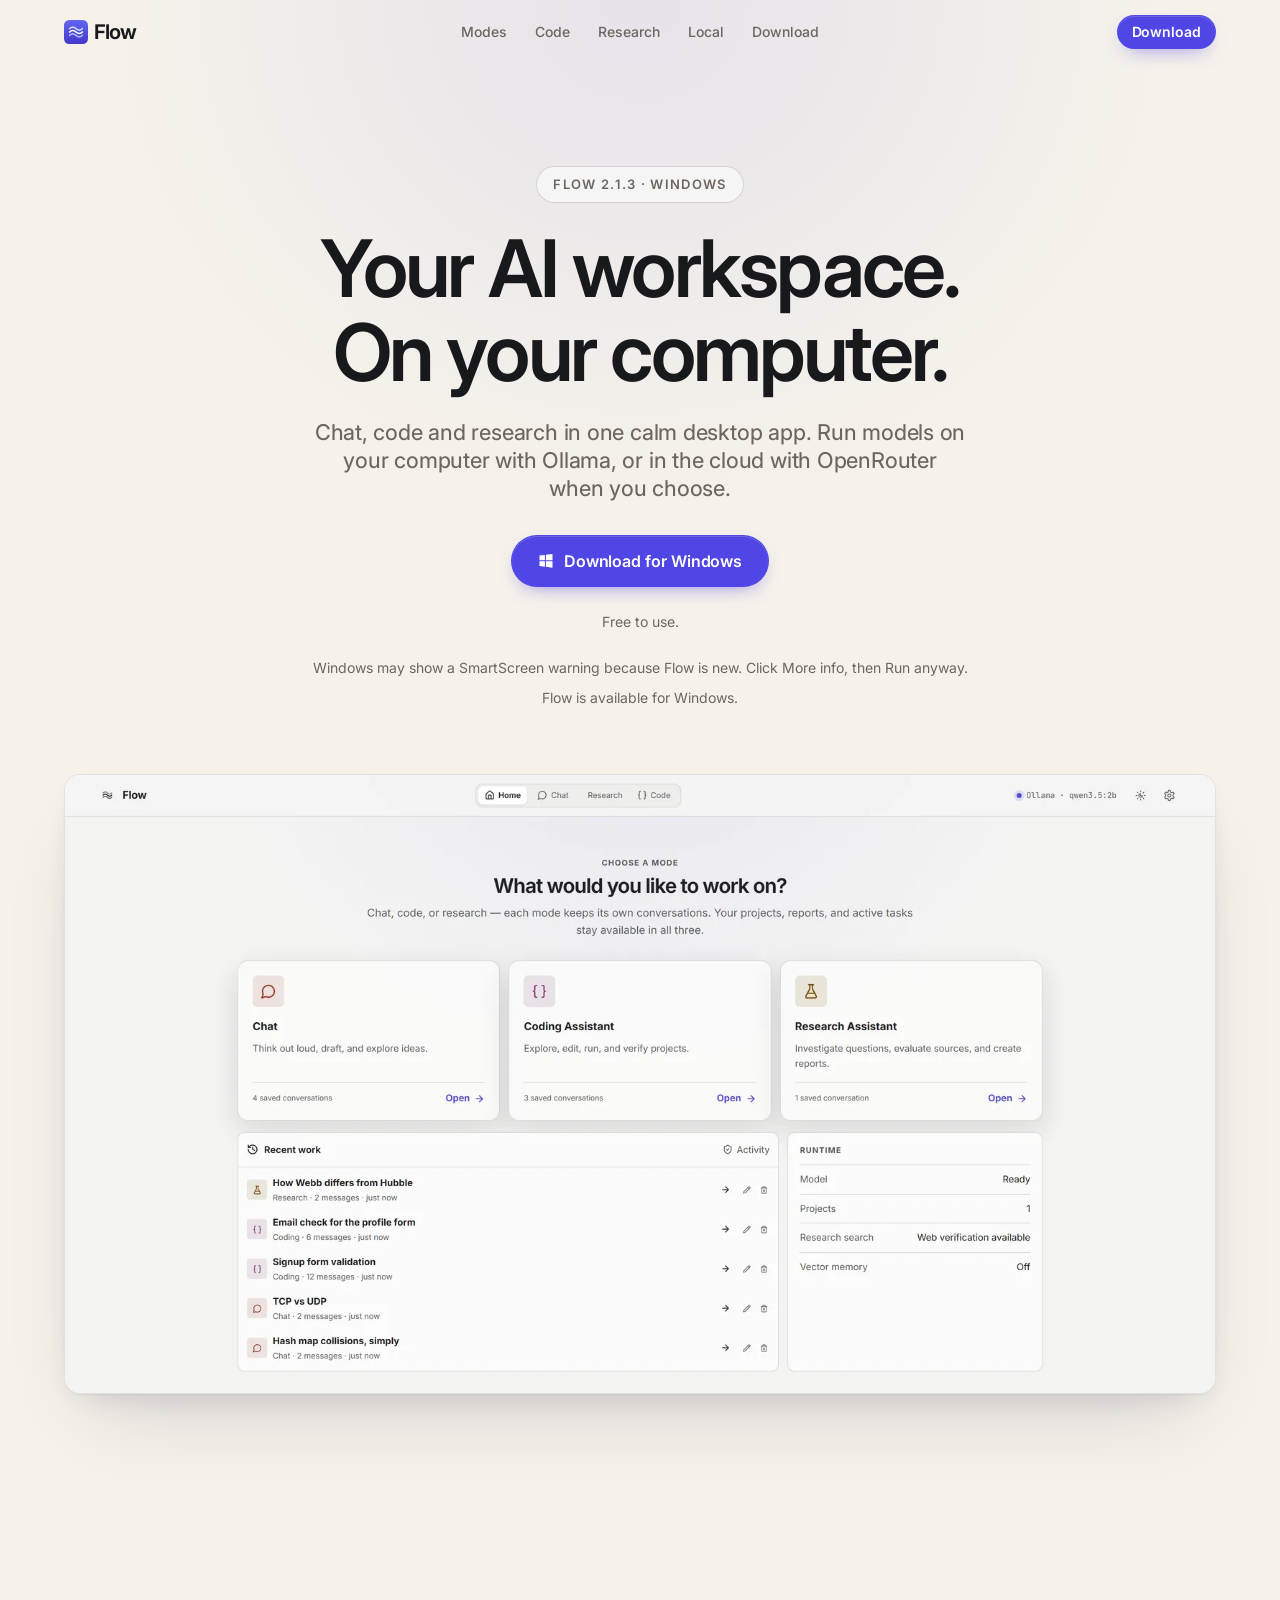
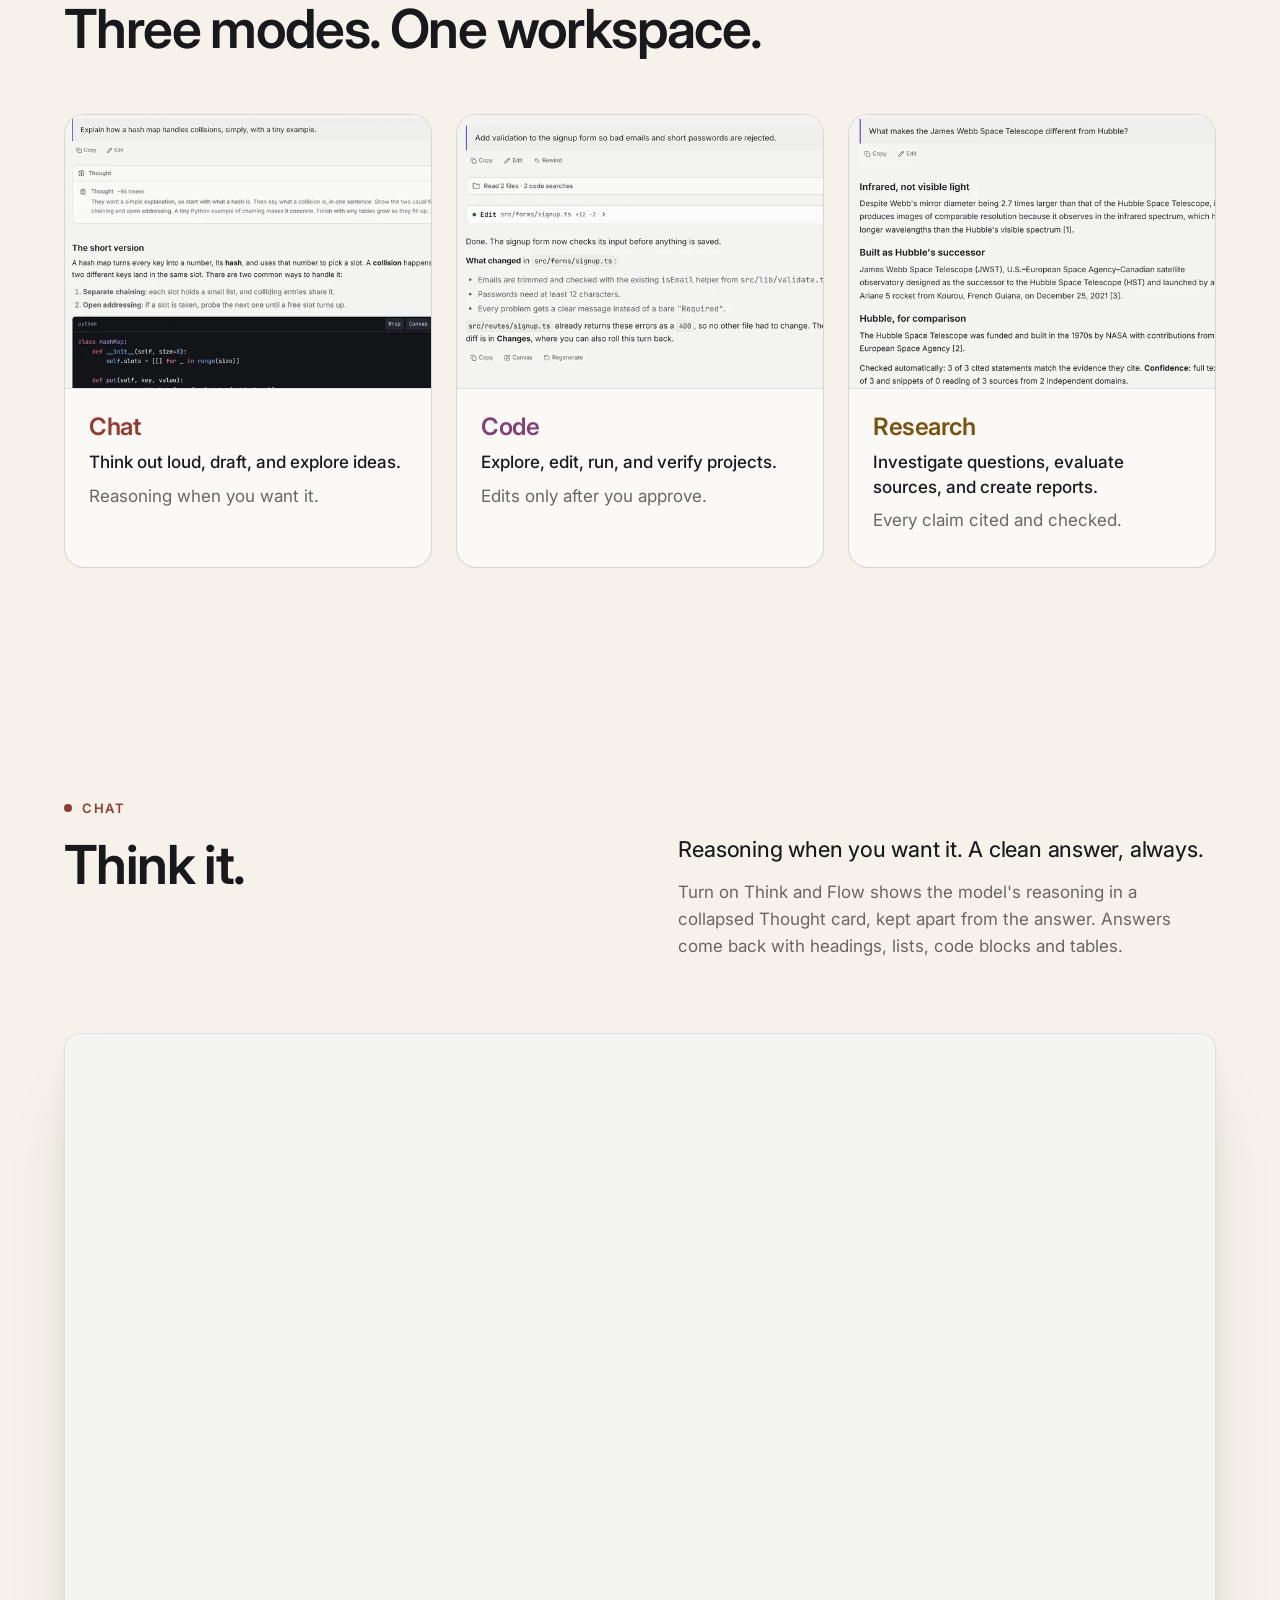
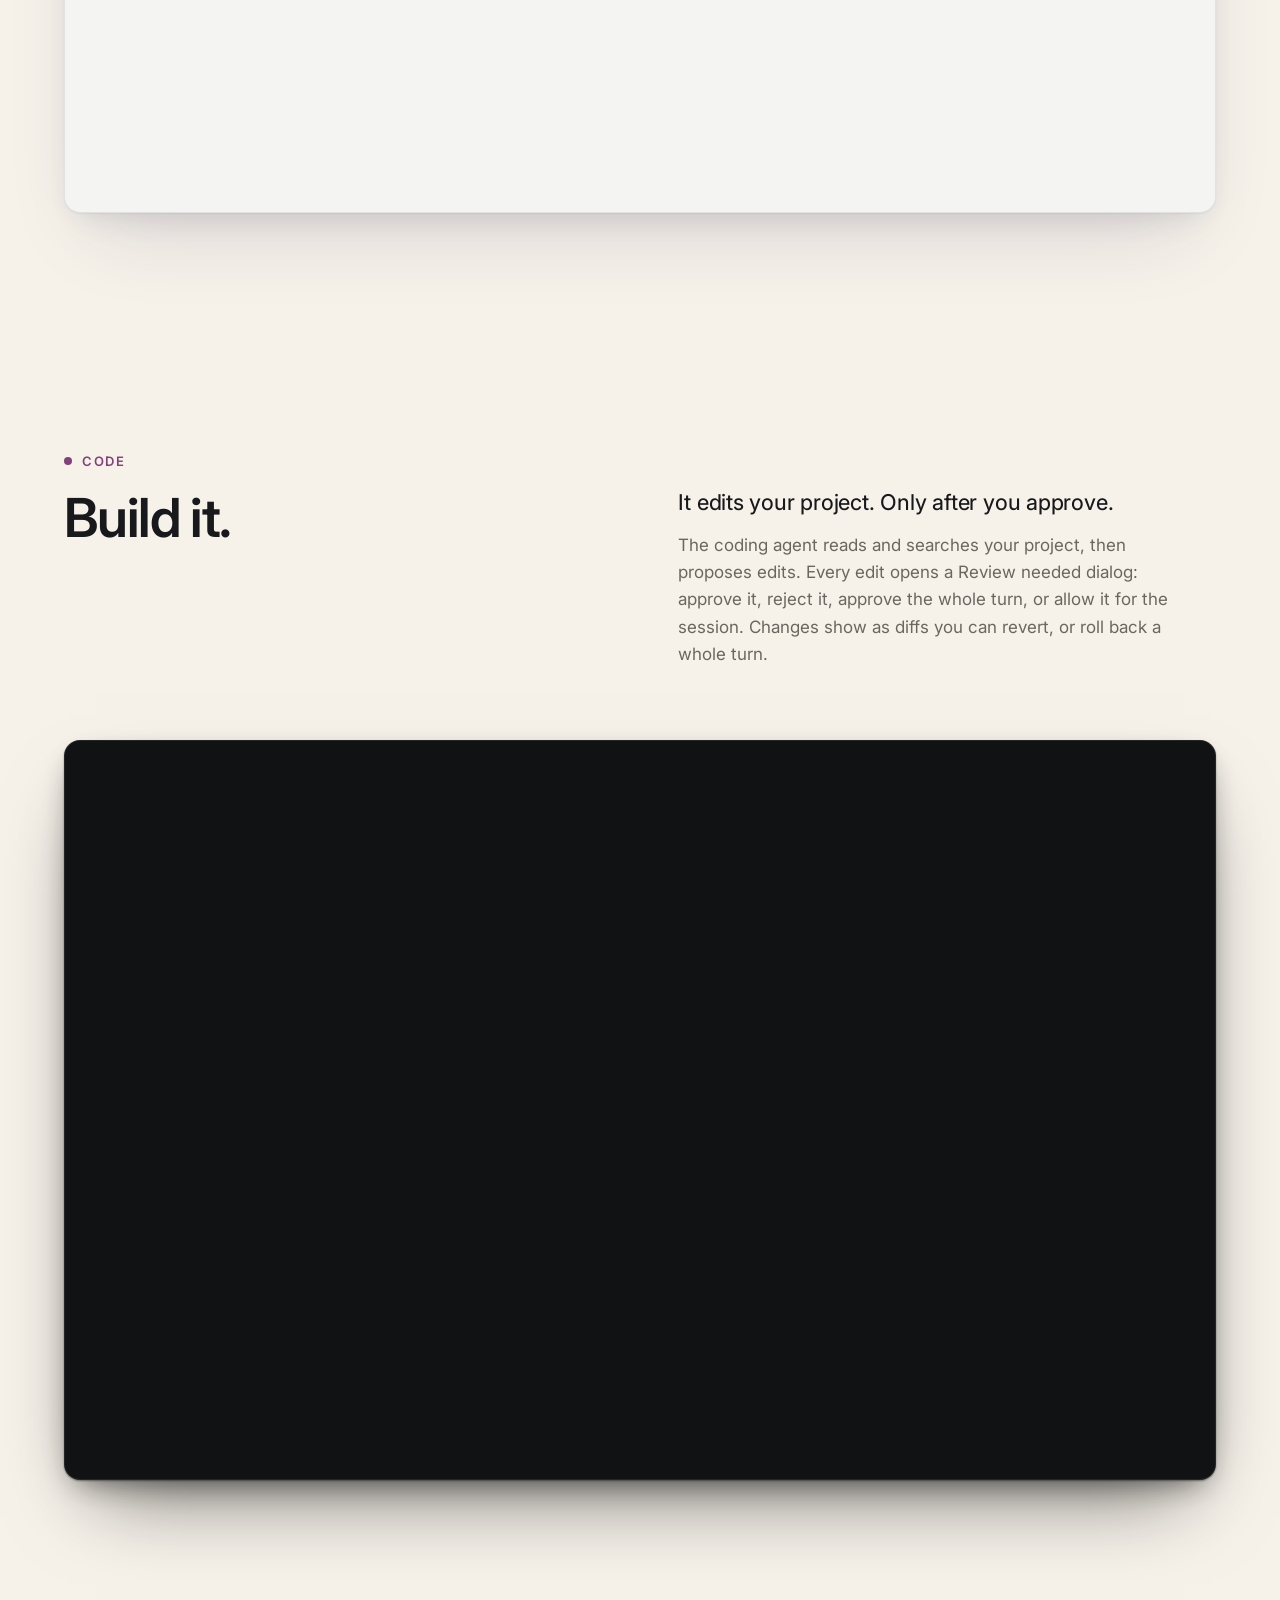
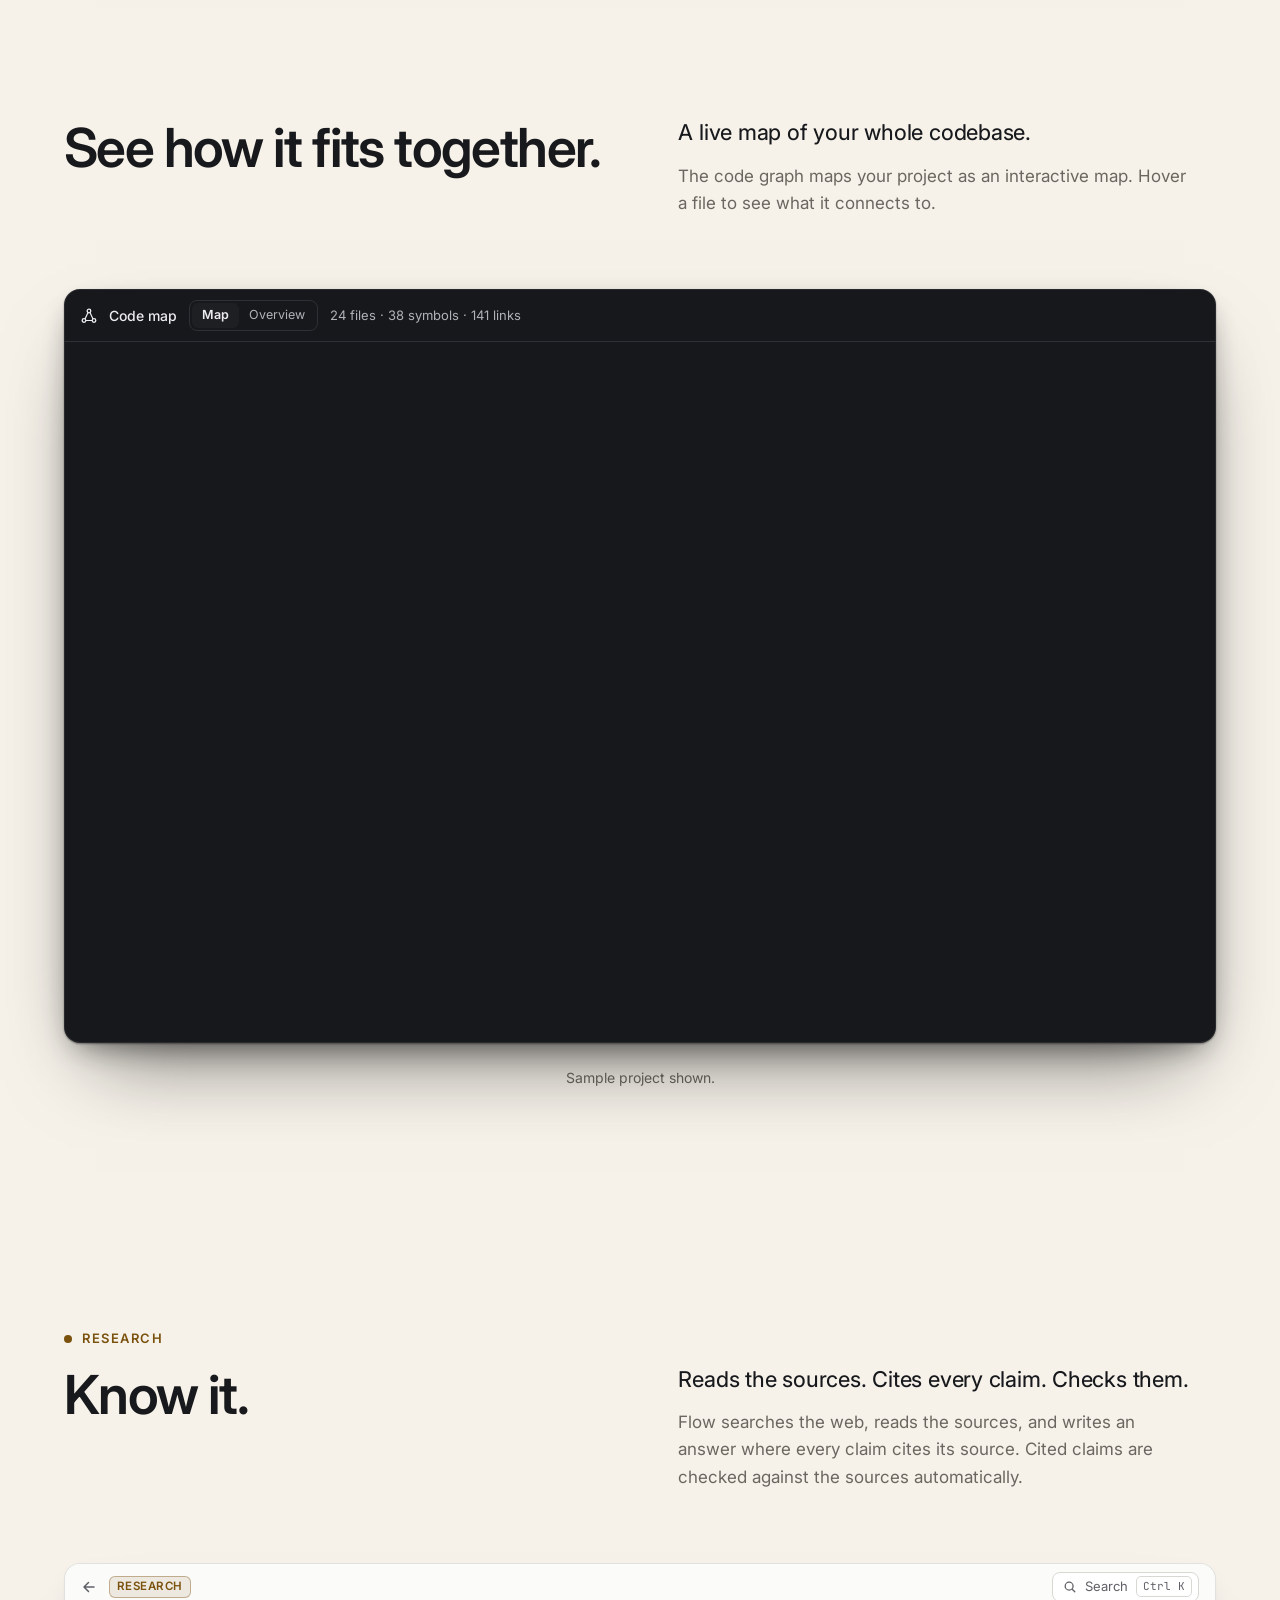
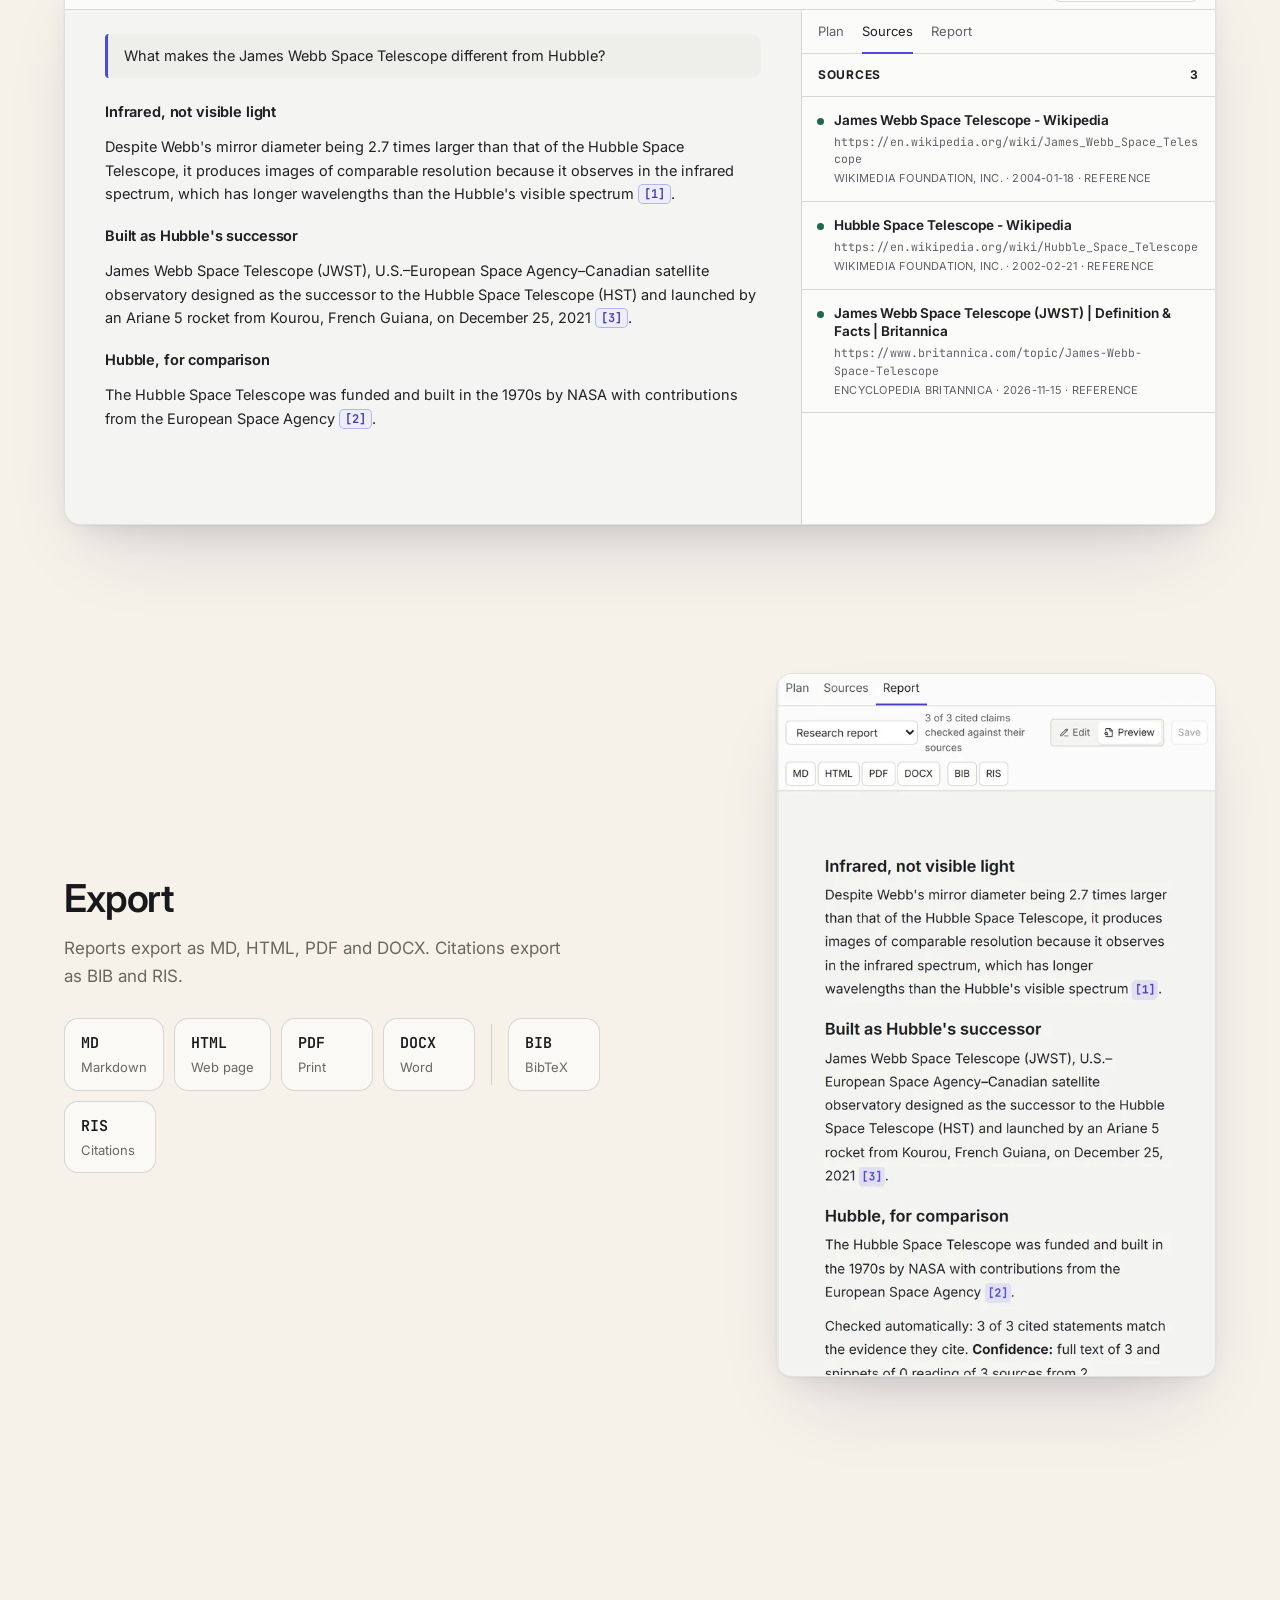
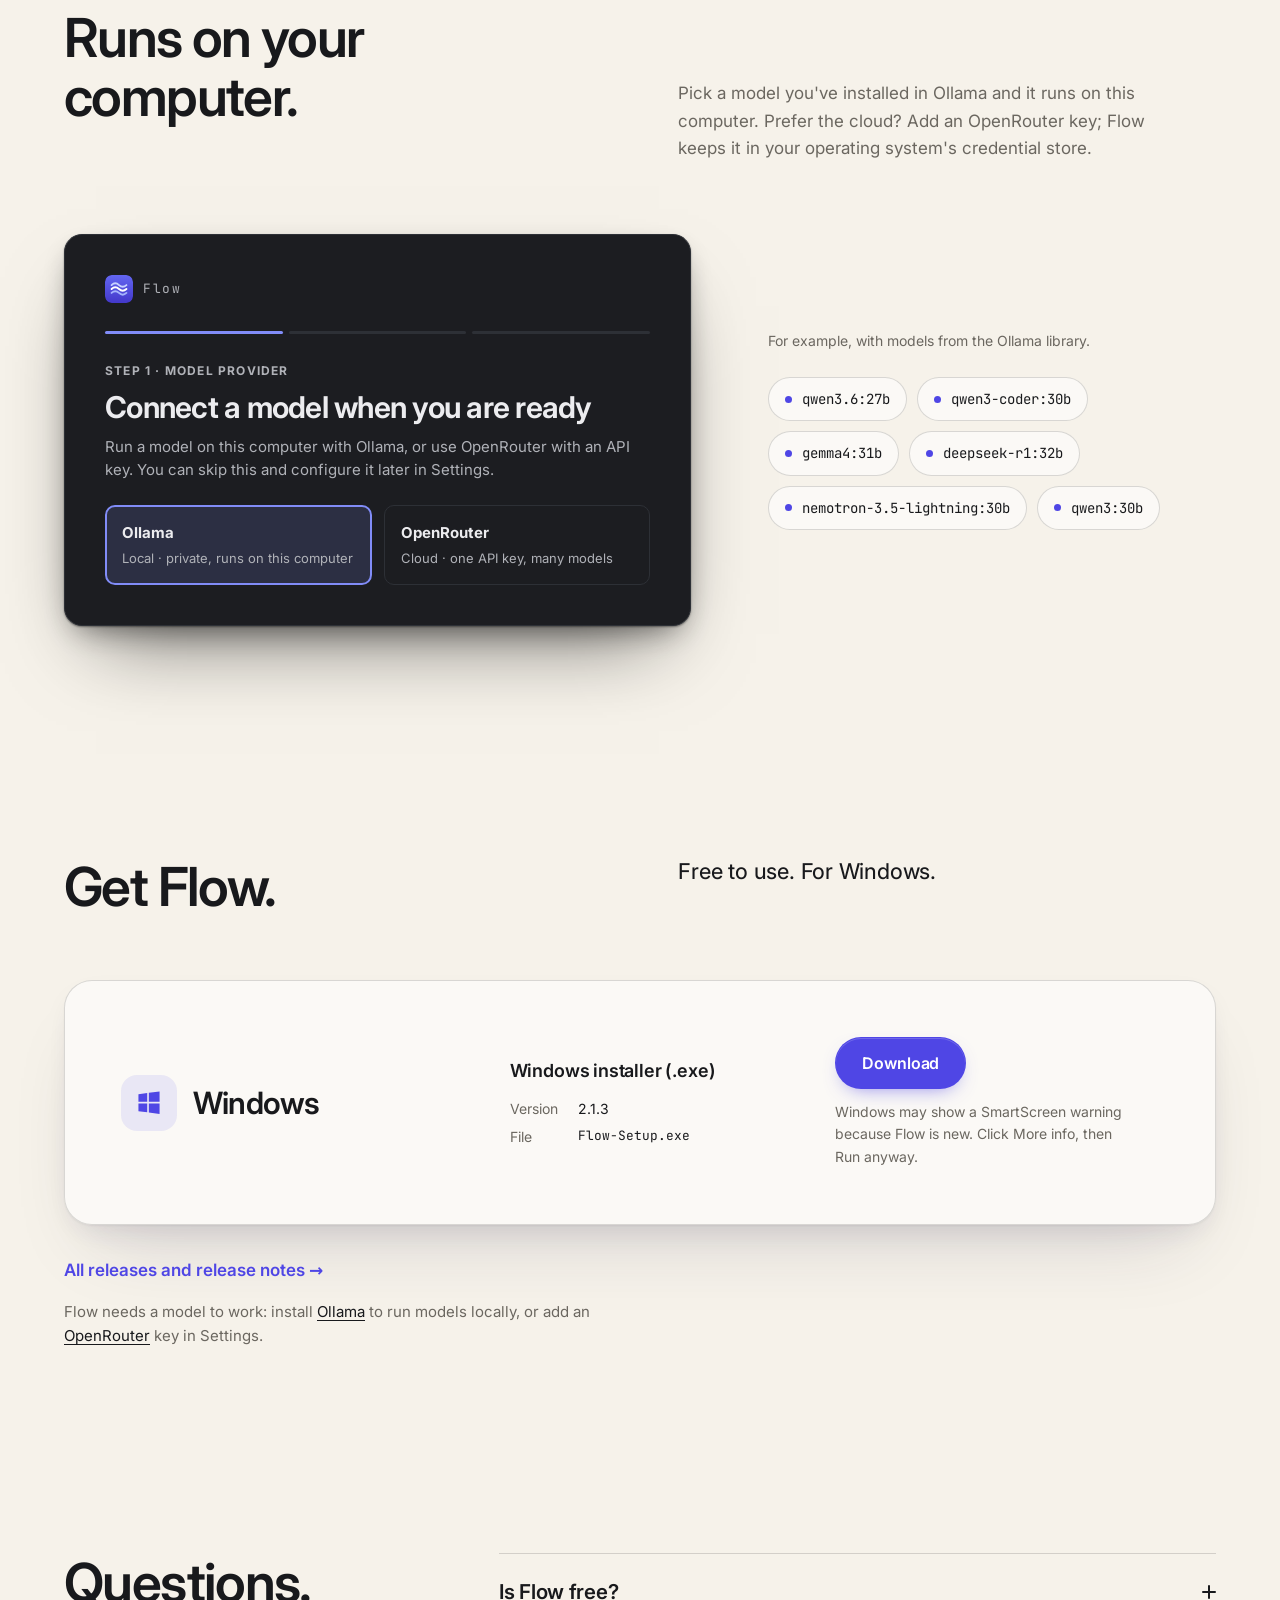
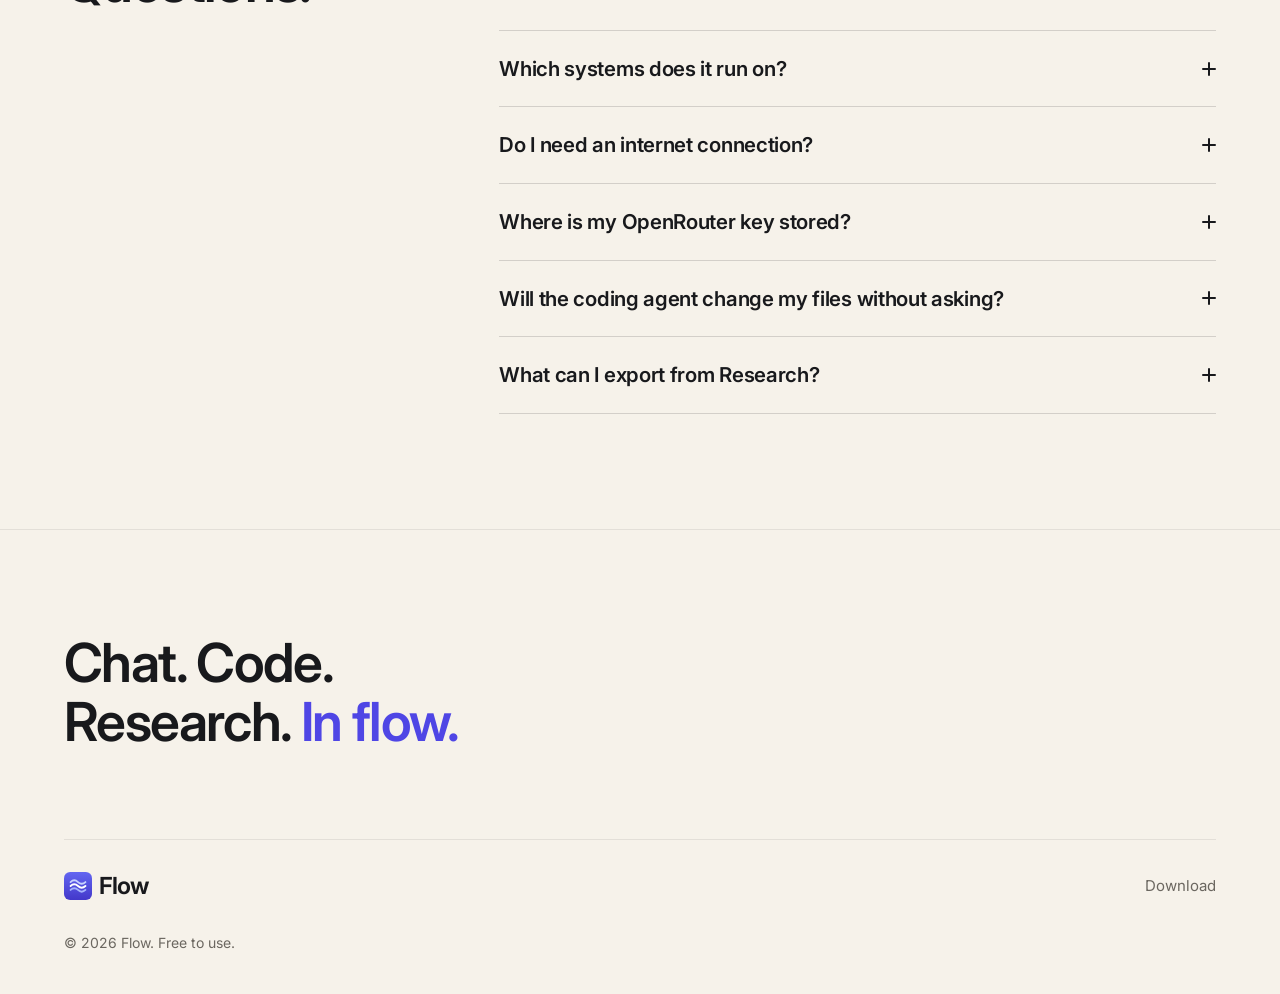
==== commit 295dfd9c: "Prepare the site for GitHub Pages Download buttons open the v2.1.3 release page, with a SmartScreen " ====
--- a/index.html
+++ b/index.html
@@ -9,20 +9,20 @@
   <meta name="theme-color" content="#F6F2EA">
 
   <!-- Absolute URLs below are written from assets/js/config.js by tools/apply-config.mjs. -->
-  <link rel="canonical" href="https://TODO-user.github.io/TODO-repo/" data-config-href="baseUrl">
+  <link rel="canonical" href="https://gowthamscamp.github.io/flow-app/" data-config-href="baseUrl">
   <meta property="og:type" content="website">
   <meta property="og:site_name" content="Flow">
   <meta property="og:title" content="Flow: your AI workspace, on your computer">
   <meta property="og:description" content="Chat, code and research in one calm desktop app. Free to use, for Windows.">
-  <meta property="og:url" content="https://TODO-user.github.io/TODO-repo/" data-config-content="baseUrl">
-  <meta property="og:image" content="https://TODO-user.github.io/TODO-repo/assets/img/og-1280x720.jpg" data-config-content="ogImage">
+  <meta property="og:url" content="https://gowthamscamp.github.io/flow-app/" data-config-content="baseUrl">
+  <meta property="og:image" content="https://gowthamscamp.github.io/flow-app/assets/img/og-1280x720.jpg" data-config-content="ogImage">
   <meta property="og:image:width" content="1280">
   <meta property="og:image:height" content="720">
   <meta property="og:image:alt" content="Flow, your AI workspace on your computer.">
   <meta name="twitter:card" content="summary_large_image">
   <meta name="twitter:title" content="Flow: your AI workspace, on your computer">
   <meta name="twitter:description" content="Chat, code and research in one calm desktop app. Free to use, for Windows.">
-  <meta name="twitter:image" content="https://TODO-user.github.io/TODO-repo/assets/img/og-1280x720.jpg" data-config-content="ogImage">
+  <meta name="twitter:image" content="https://gowthamscamp.github.io/flow-app/assets/img/og-1280x720.jpg" data-config-content="ogImage">
 
   <link rel="icon" href="./assets/icons/flow-icon.svg" type="image/svg+xml">
   <link rel="icon" href="./assets/icons/favicon-32.png" sizes="32x32" type="image/png">
@@ -147,12 +147,13 @@
         <h1 class="t-hero hero__title rise-load" id="hero-title" style="--d:1"><span class="hero__line">Your AI workspace.</span> <span class="hero__line">On your computer.</span></h1>
         <p class="t-sub hero__sub rise-load" style="--d:2">Chat, code and research in one calm desktop app. Run models on your computer with Ollama, or in the cloud with OpenRouter when you choose.</p>
         <div class="hero__actions reveal-load" style="--d:3">
-          <a class="btn btn--primary btn--large" href="https://github.com/GowthamScamp/Flow-app/releases/download/v2.1.3/Flow-Setup.exe" data-os-button="windows">
+          <a class="btn btn--primary btn--large" href="https://github.com/GowthamScamp/Flow-app/releases/tag/v2.1.3" data-os-button="windows">
             <svg width="16" height="16" aria-hidden="true"><use href="#glyph-windows"/></svg>
             Download for Windows
           </a>
         </div>
         <p class="hero__fine reveal-load" style="--d:4">Free to use.</p>
+        <p class="hero__fine reveal-load" style="--d:4">Windows may show a SmartScreen warning because Flow is new. Click More info, then Run anyway.</p>
         <p class="hero__os-note reveal-load" style="--d:4" data-os-note hidden>Flow is available for Windows.</p>
       </div>
 
@@ -686,7 +687,7 @@
               </dl>
             </div>
             <div class="file__action">
-              <a class="btn btn--primary btn--large" href="https://github.com/GowthamScamp/Flow-app/releases/download/v2.1.3/Flow-Setup.exe">Download<span class="vh"> Windows installer (.exe)</span></a>
+              <a class="btn btn--primary btn--large" href="https://github.com/GowthamScamp/Flow-app/releases/tag/v2.1.3">Download<span class="vh"> Windows installer (.exe)</span></a><p class="file__note">Windows may show a SmartScreen warning because Flow is new. Click More info, then Run anyway.</p>
             </div>
           </li>
             <!-- /config:files:windows -->
--- a/assets/css/components.css
+++ b/assets/css/components.css
@@ -354,7 +354,7 @@
 }
 .composer.is-focused::after { opacity: 1; }
 .composer__field { position: relative; min-height: 22px; font-size: 14.5px; color: var(--app-text); }
-.composer__placeholder { position: absolute; inset: 0 auto auto 0; color: var(--app-soft); opacity: 0.8; }
+.composer__placeholder { position: absolute; inset: 0 auto auto 0; color: var(--app-soft); }
 .composer.has-text .composer__placeholder { display: none; }
 .caret {
   display: inline-block;
--- a/assets/css/sections.css
+++ b/assets/css/sections.css
@@ -856,6 +856,7 @@
 .file__meta dt { color: var(--text-soft); }
 .file__meta dd { margin: 0; overflow-wrap: anywhere; }
 .file__action { display: grid; justify-items: start; gap: var(--s-3); }
+.file__note { max-inline-size: 36ch; font-size: var(--fs-small); color: var(--text-soft); }
 
 /* Checksum, shown only once config.js has one. */
 .sha summary {
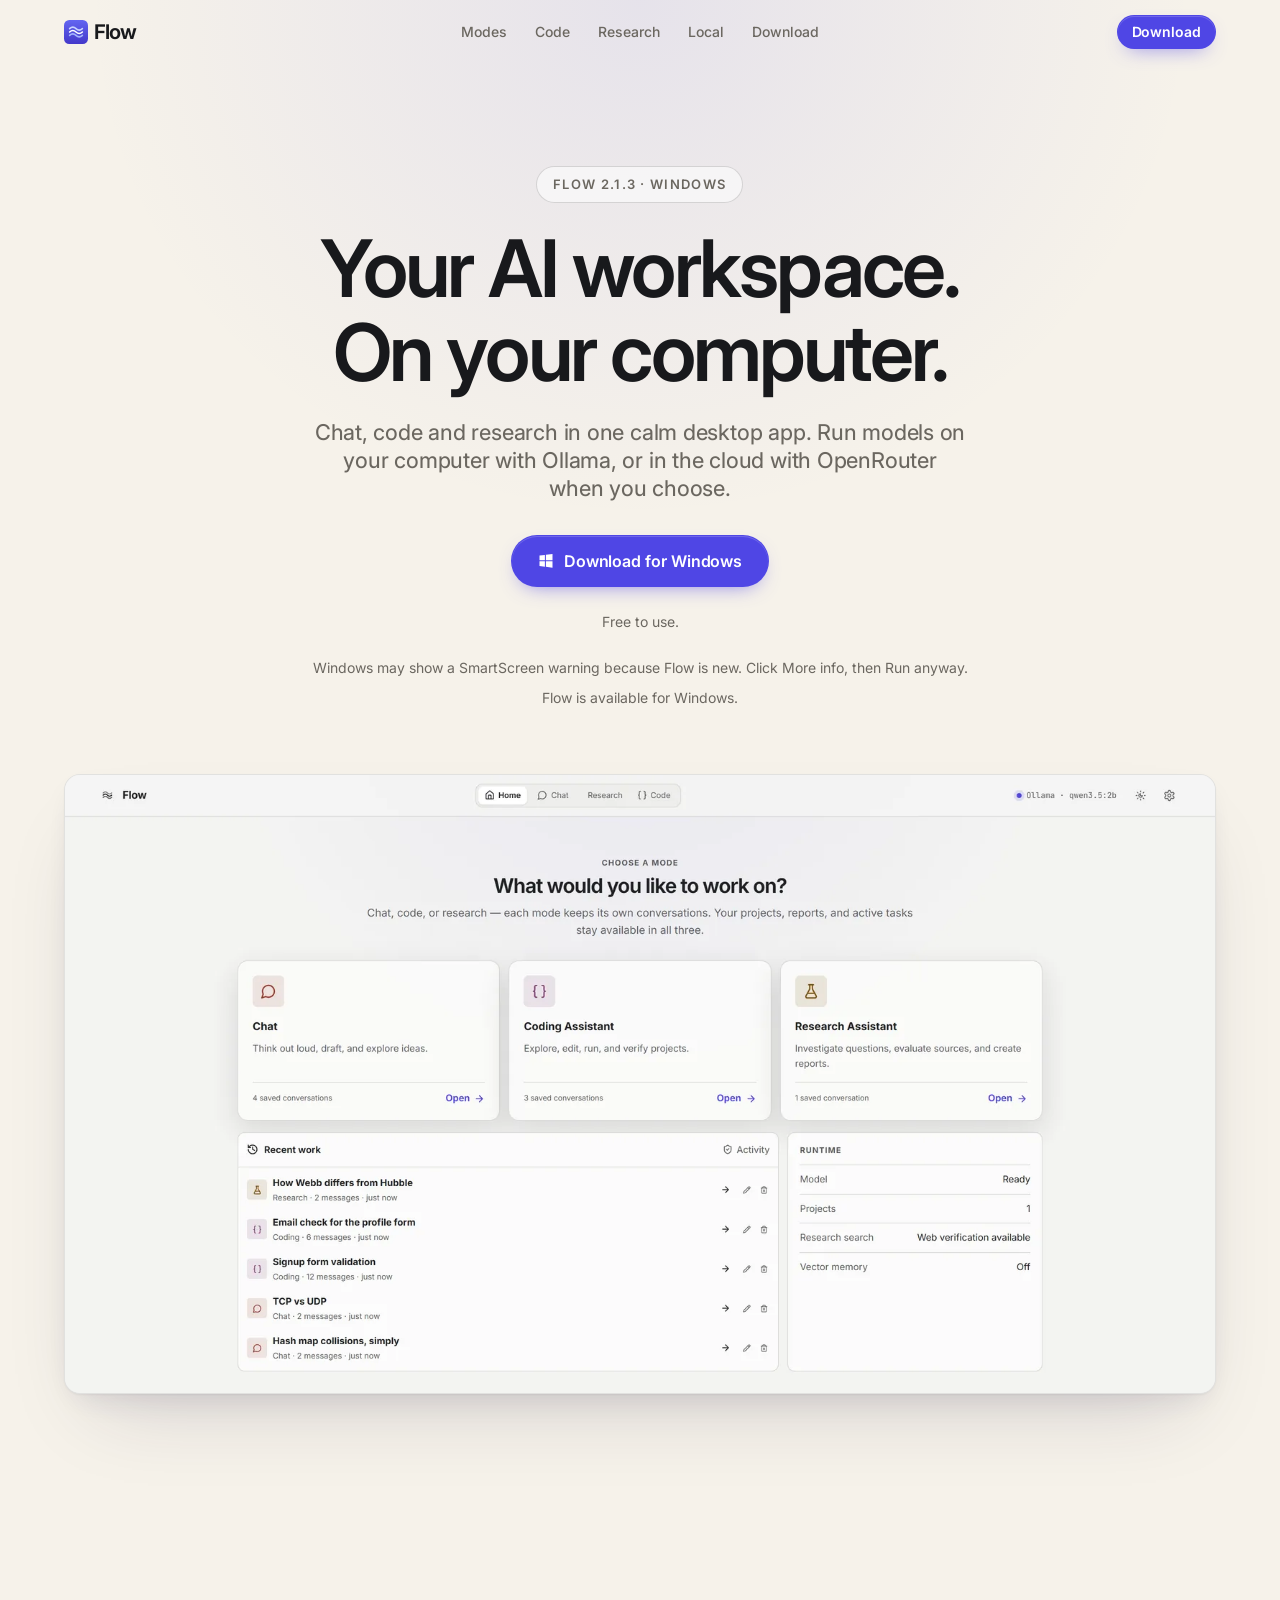
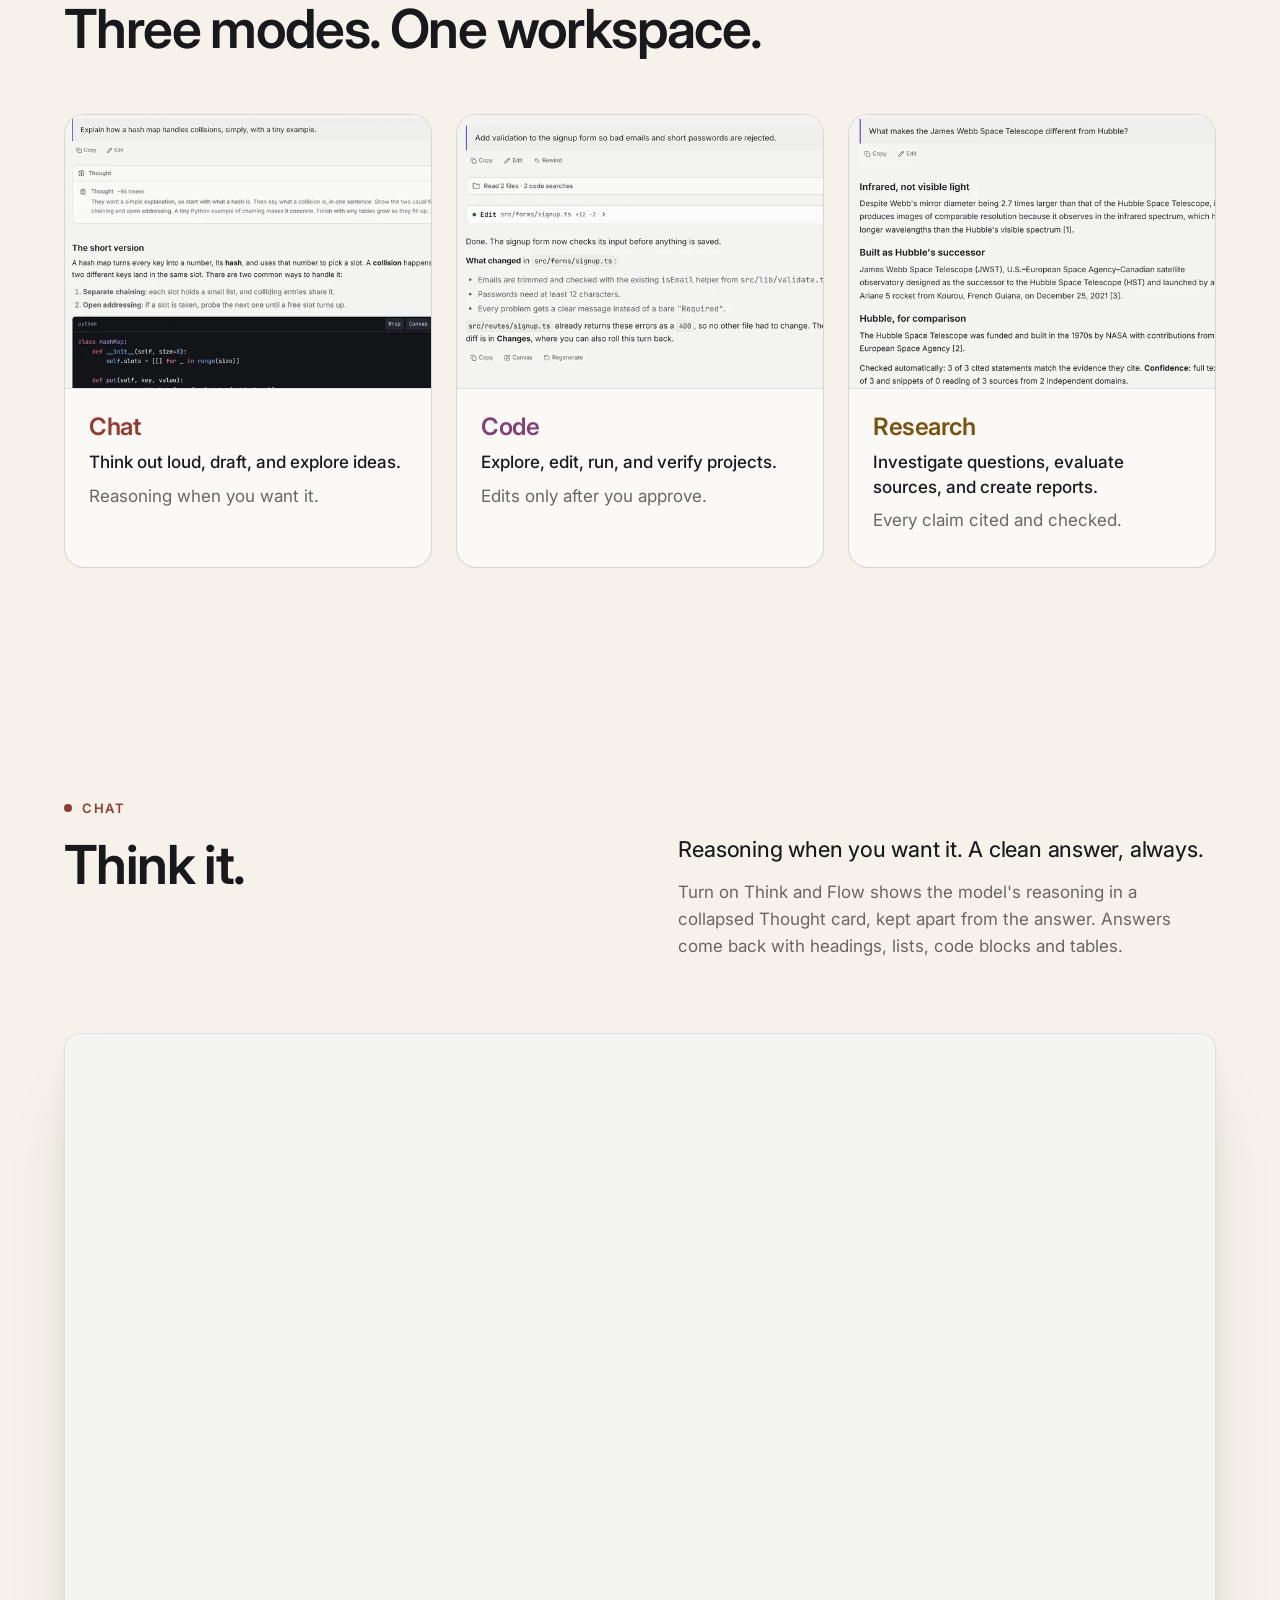
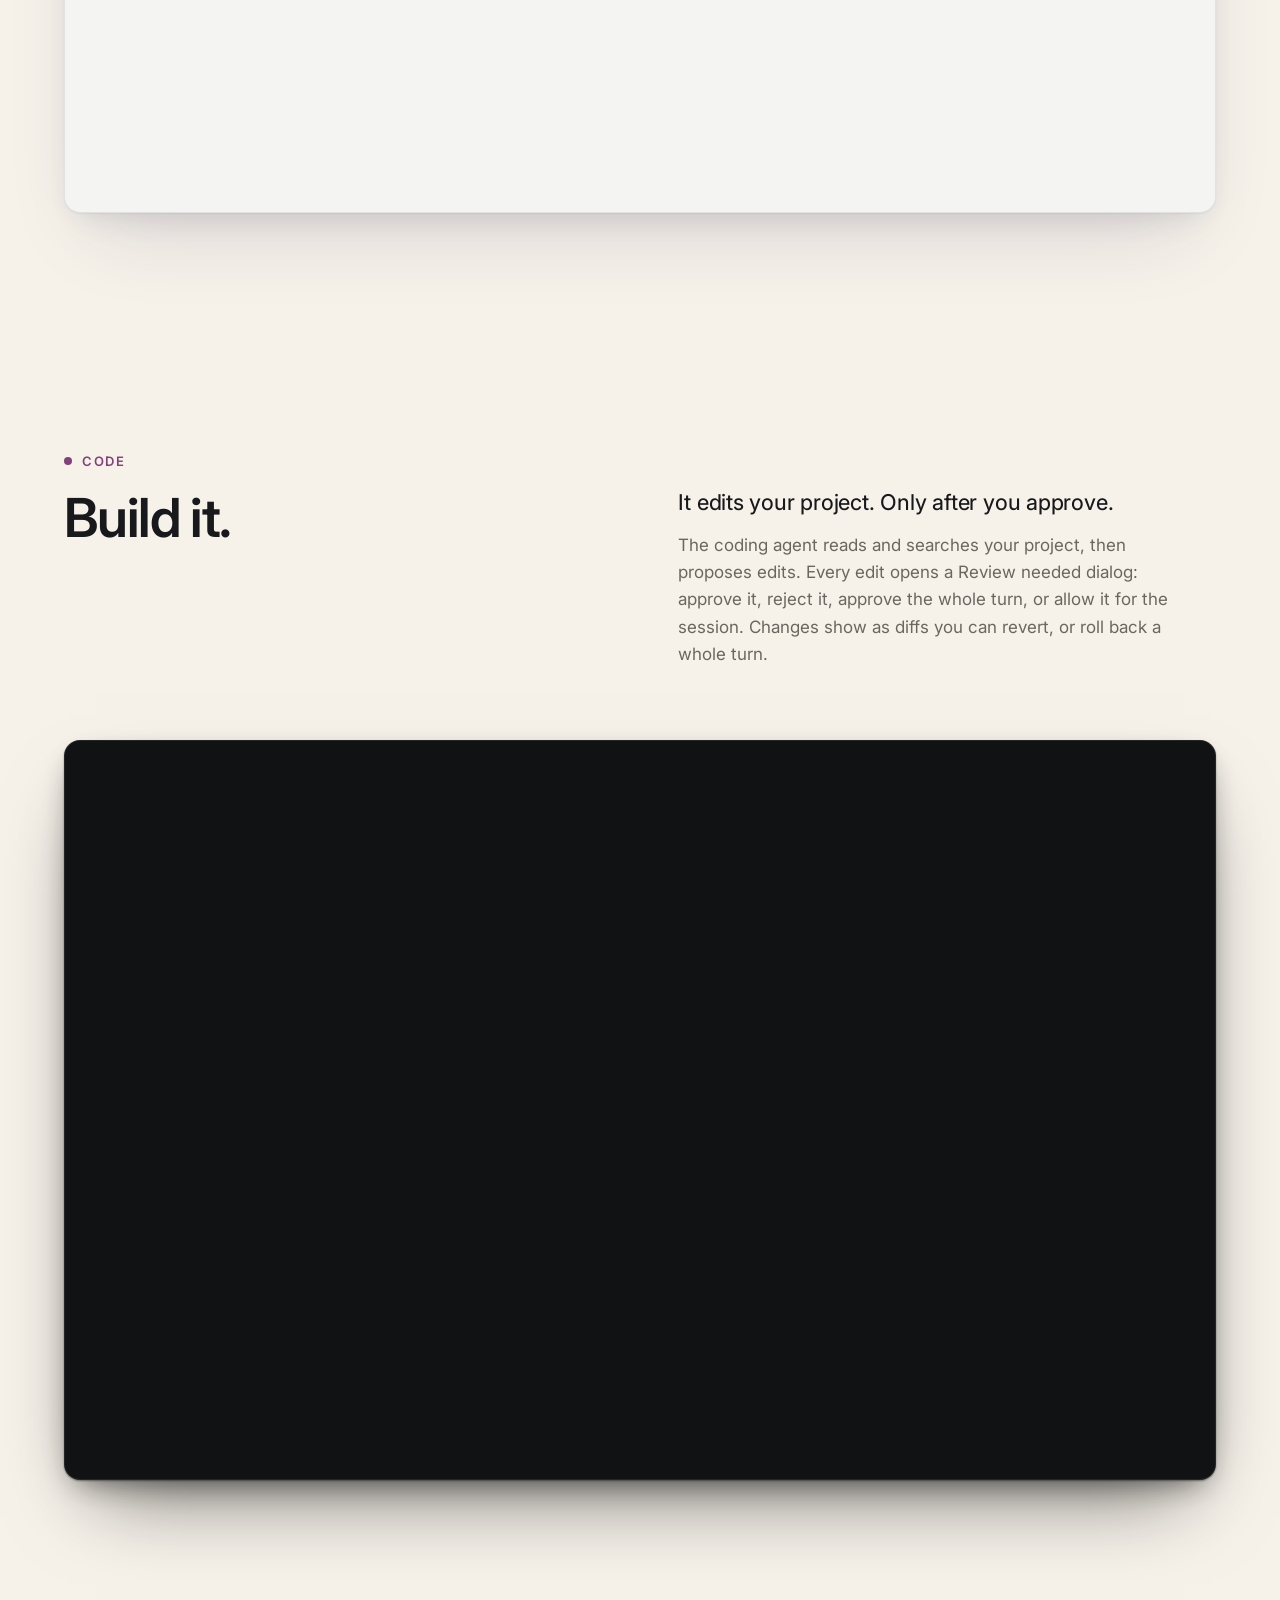
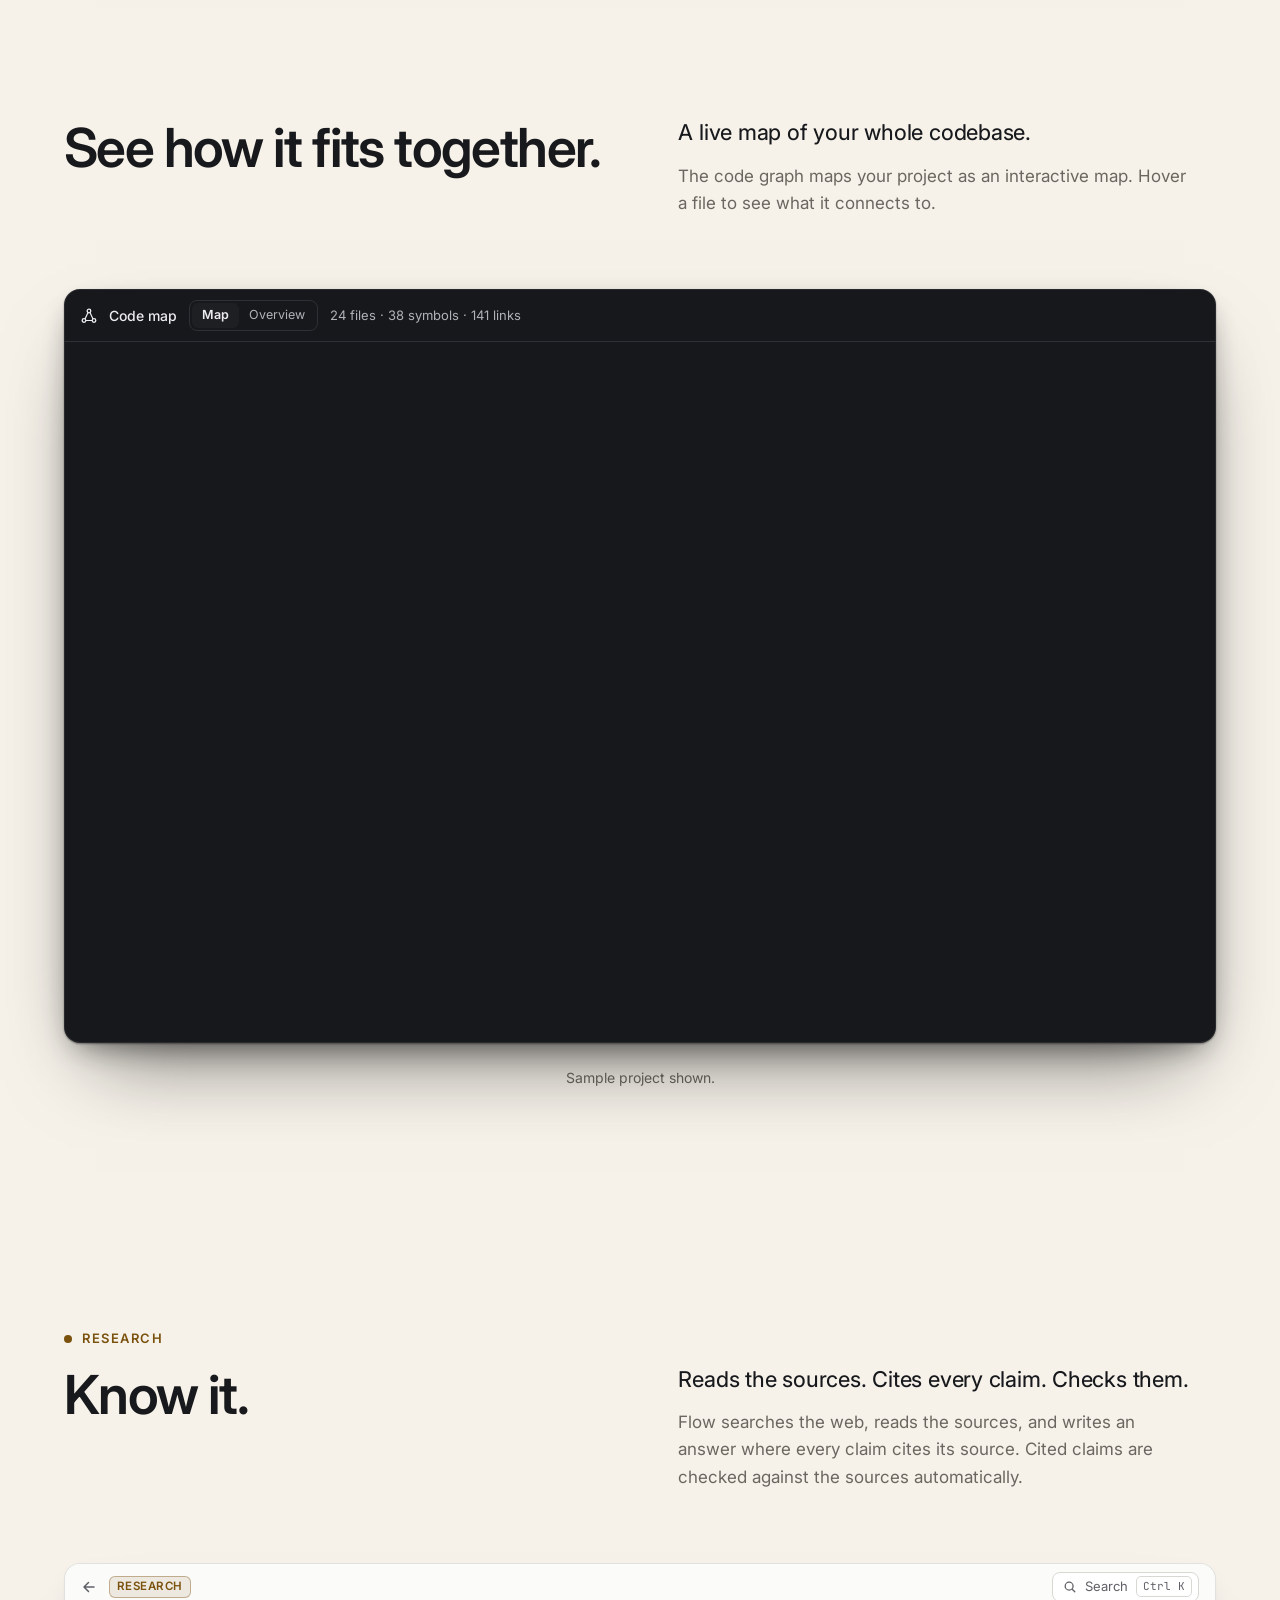
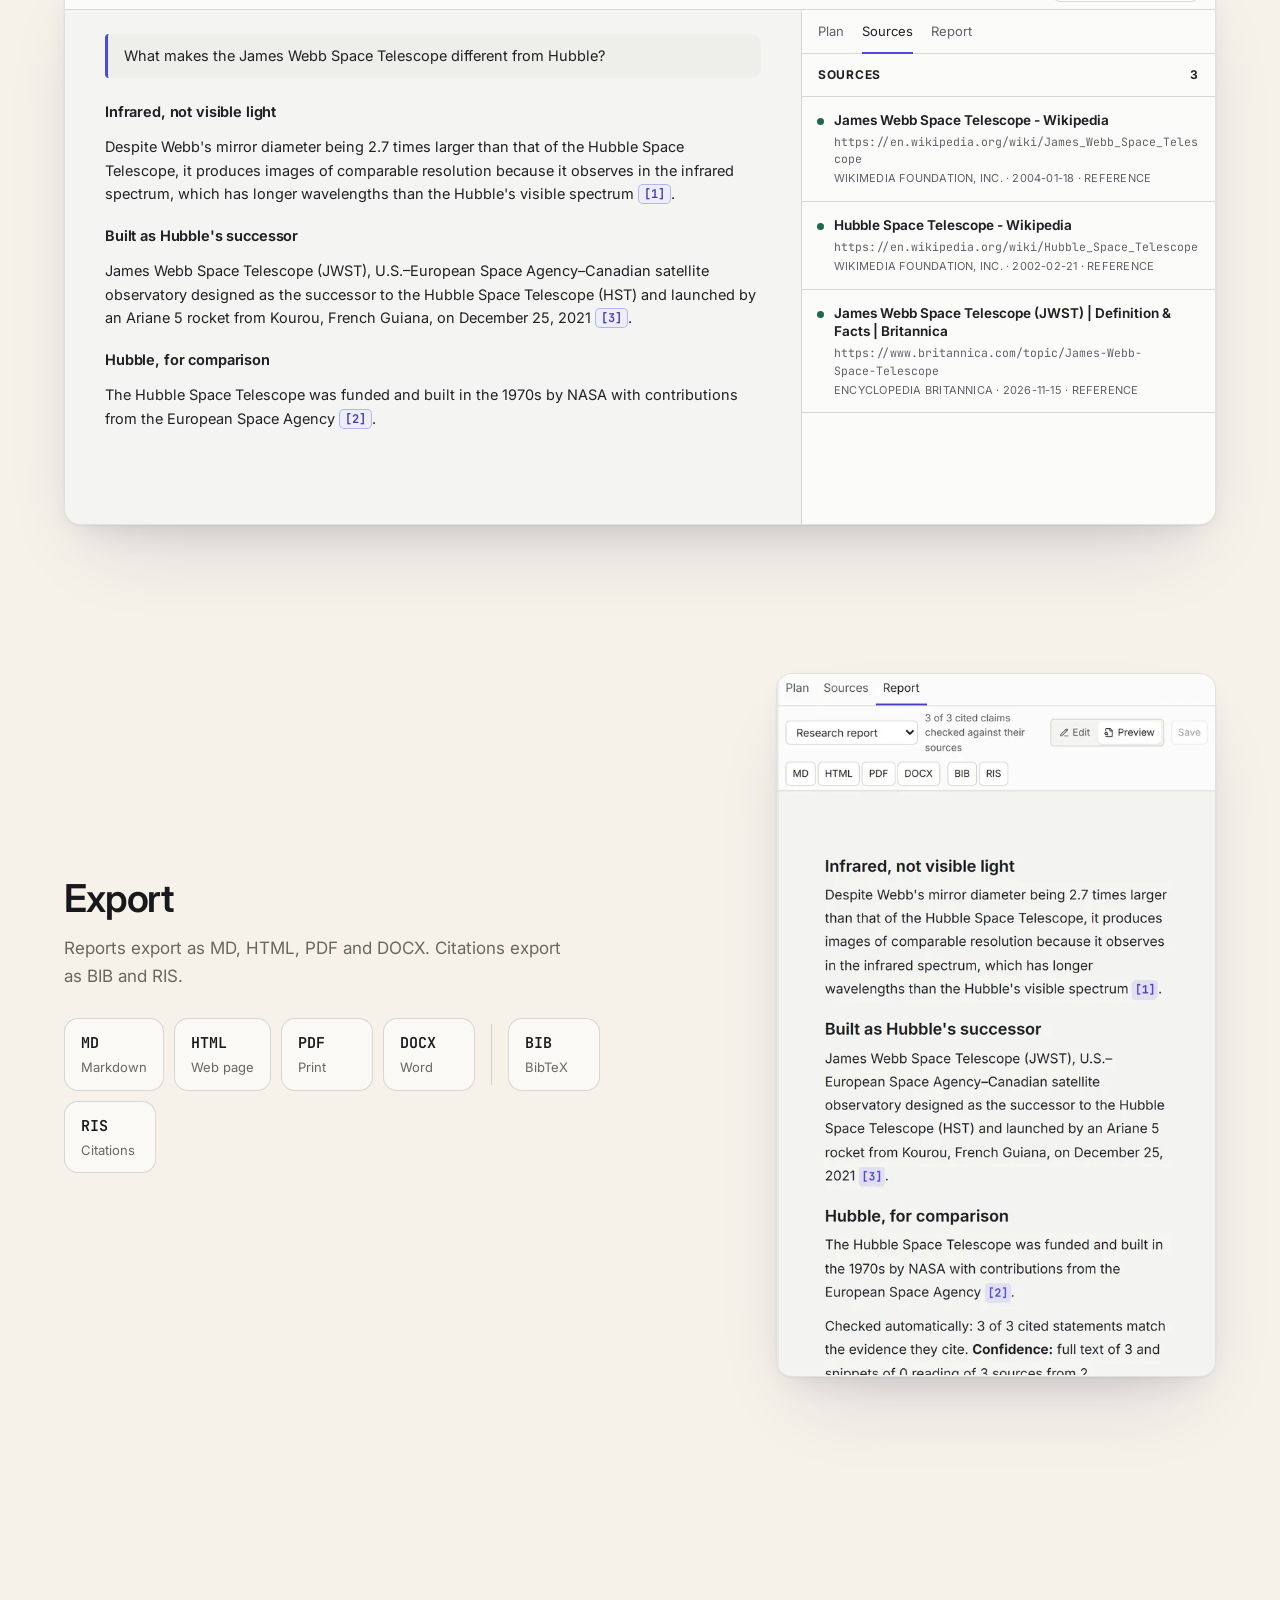
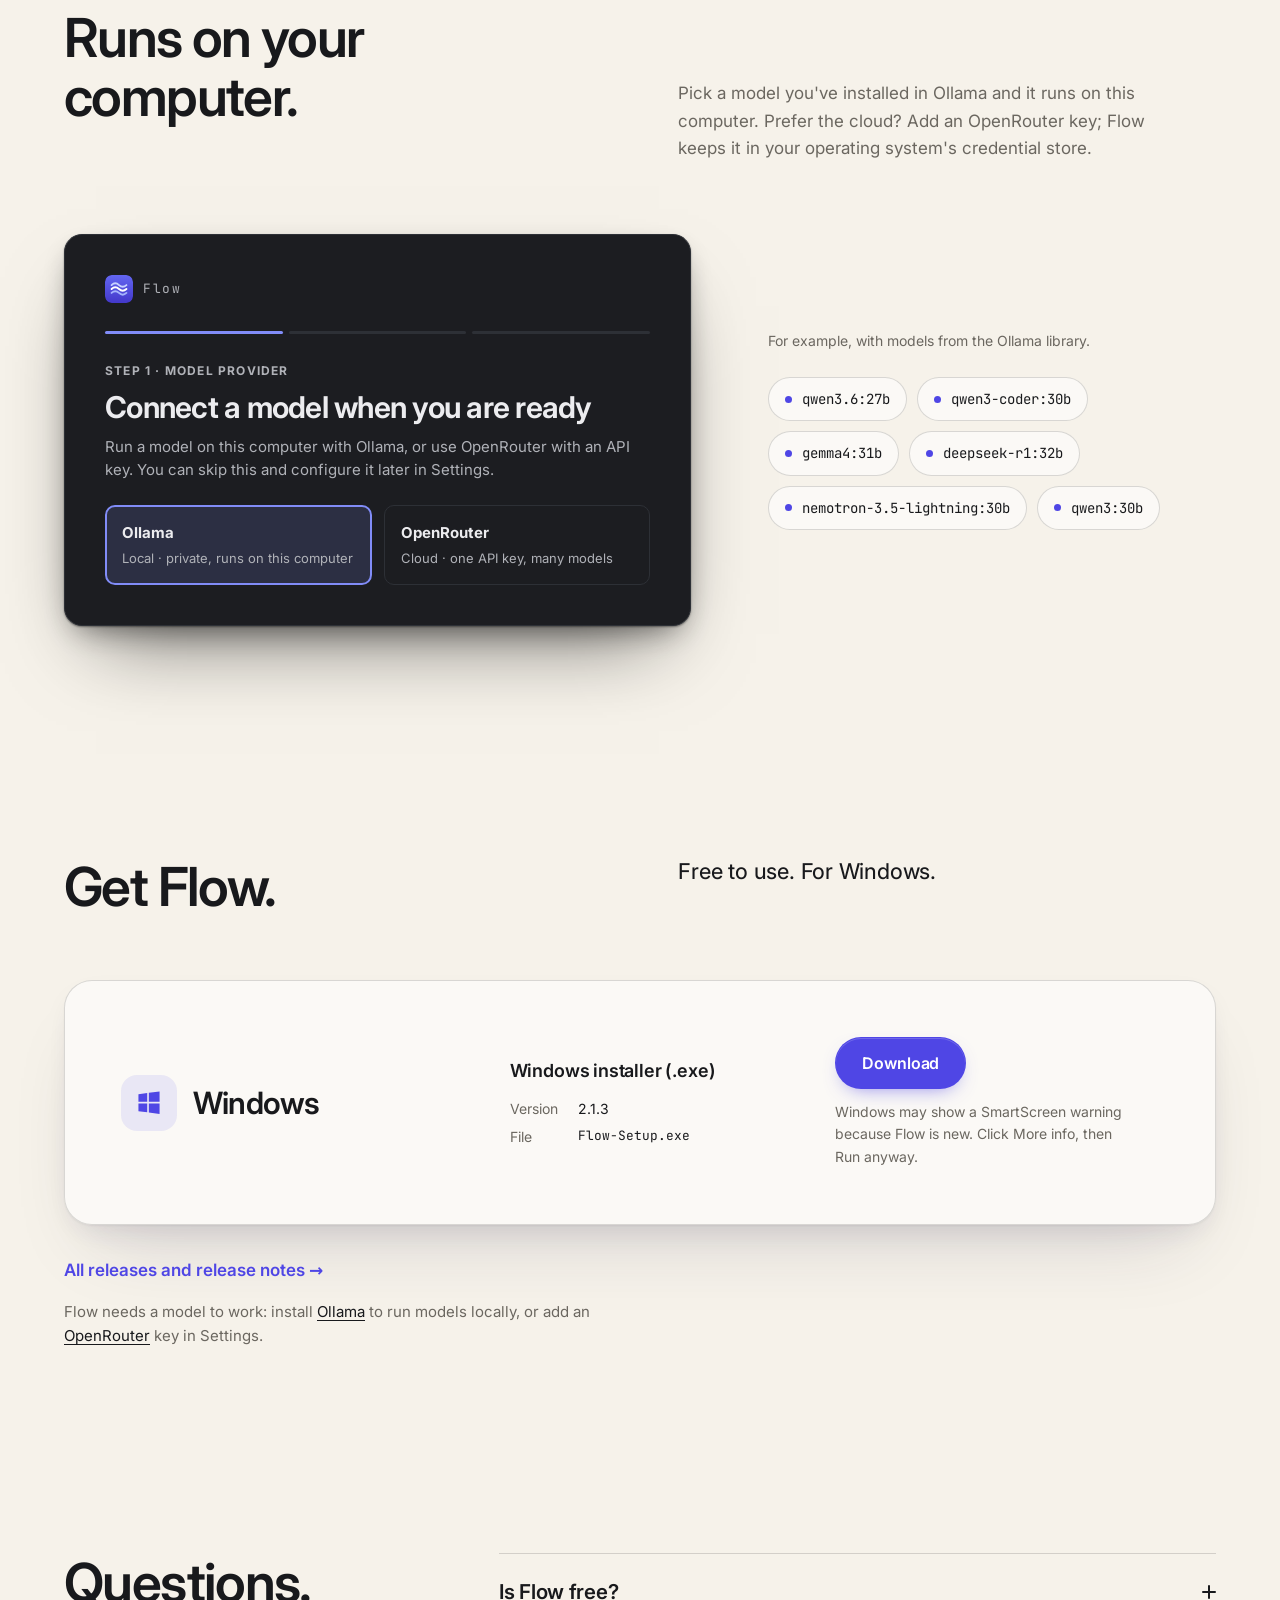
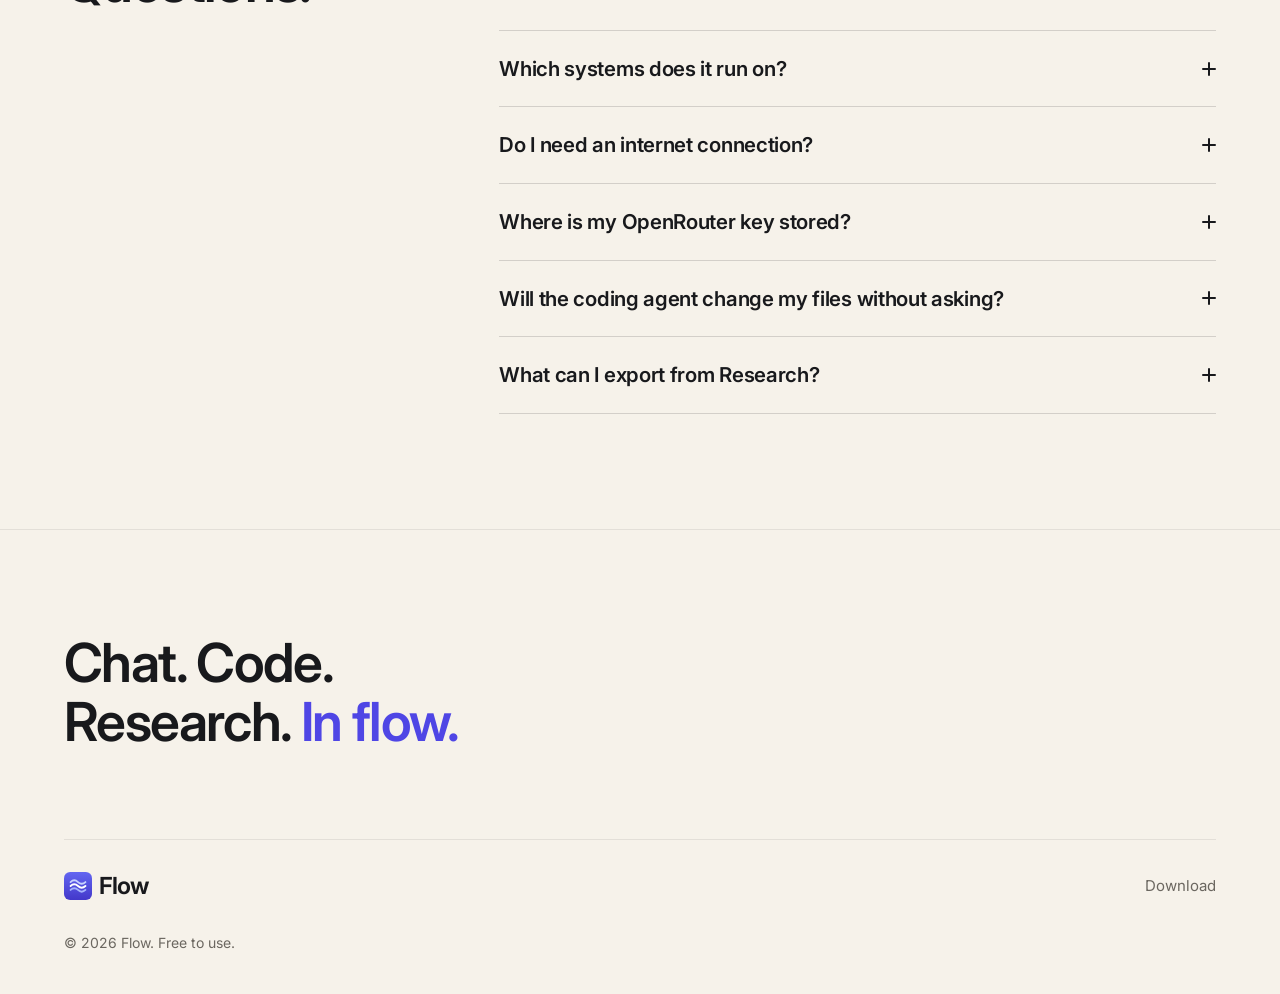
==== commit b363915a: "Use the exact GitHub Pages address GitHub Pages paths are case-sensitive. The site is served at /Flo" ====
--- a/index.html
+++ b/index.html
@@ -9,20 +9,20 @@
   <meta name="theme-color" content="#F6F2EA">
 
   <!-- Absolute URLs below are written from assets/js/config.js by tools/apply-config.mjs. -->
-  <link rel="canonical" href="https://gowthamscamp.github.io/flow-app/" data-config-href="baseUrl">
+  <link rel="canonical" href="https://gowthamscamp.github.io/Flow-app/" data-config-href="baseUrl">
   <meta property="og:type" content="website">
   <meta property="og:site_name" content="Flow">
   <meta property="og:title" content="Flow: your AI workspace, on your computer">
   <meta property="og:description" content="Chat, code and research in one calm desktop app. Free to use, for Windows.">
-  <meta property="og:url" content="https://gowthamscamp.github.io/flow-app/" data-config-content="baseUrl">
-  <meta property="og:image" content="https://gowthamscamp.github.io/flow-app/assets/img/og-1280x720.jpg" data-config-content="ogImage">
+  <meta property="og:url" content="https://gowthamscamp.github.io/Flow-app/" data-config-content="baseUrl">
+  <meta property="og:image" content="https://gowthamscamp.github.io/Flow-app/assets/img/og-1280x720.jpg" data-config-content="ogImage">
   <meta property="og:image:width" content="1280">
   <meta property="og:image:height" content="720">
   <meta property="og:image:alt" content="Flow, your AI workspace on your computer.">
   <meta name="twitter:card" content="summary_large_image">
   <meta name="twitter:title" content="Flow: your AI workspace, on your computer">
   <meta name="twitter:description" content="Chat, code and research in one calm desktop app. Free to use, for Windows.">
-  <meta name="twitter:image" content="https://gowthamscamp.github.io/flow-app/assets/img/og-1280x720.jpg" data-config-content="ogImage">
+  <meta name="twitter:image" content="https://gowthamscamp.github.io/Flow-app/assets/img/og-1280x720.jpg" data-config-content="ogImage">
 
   <link rel="icon" href="./assets/icons/flow-icon.svg" type="image/svg+xml">
   <link rel="icon" href="./assets/icons/favicon-32.png" sizes="32x32" type="image/png">
